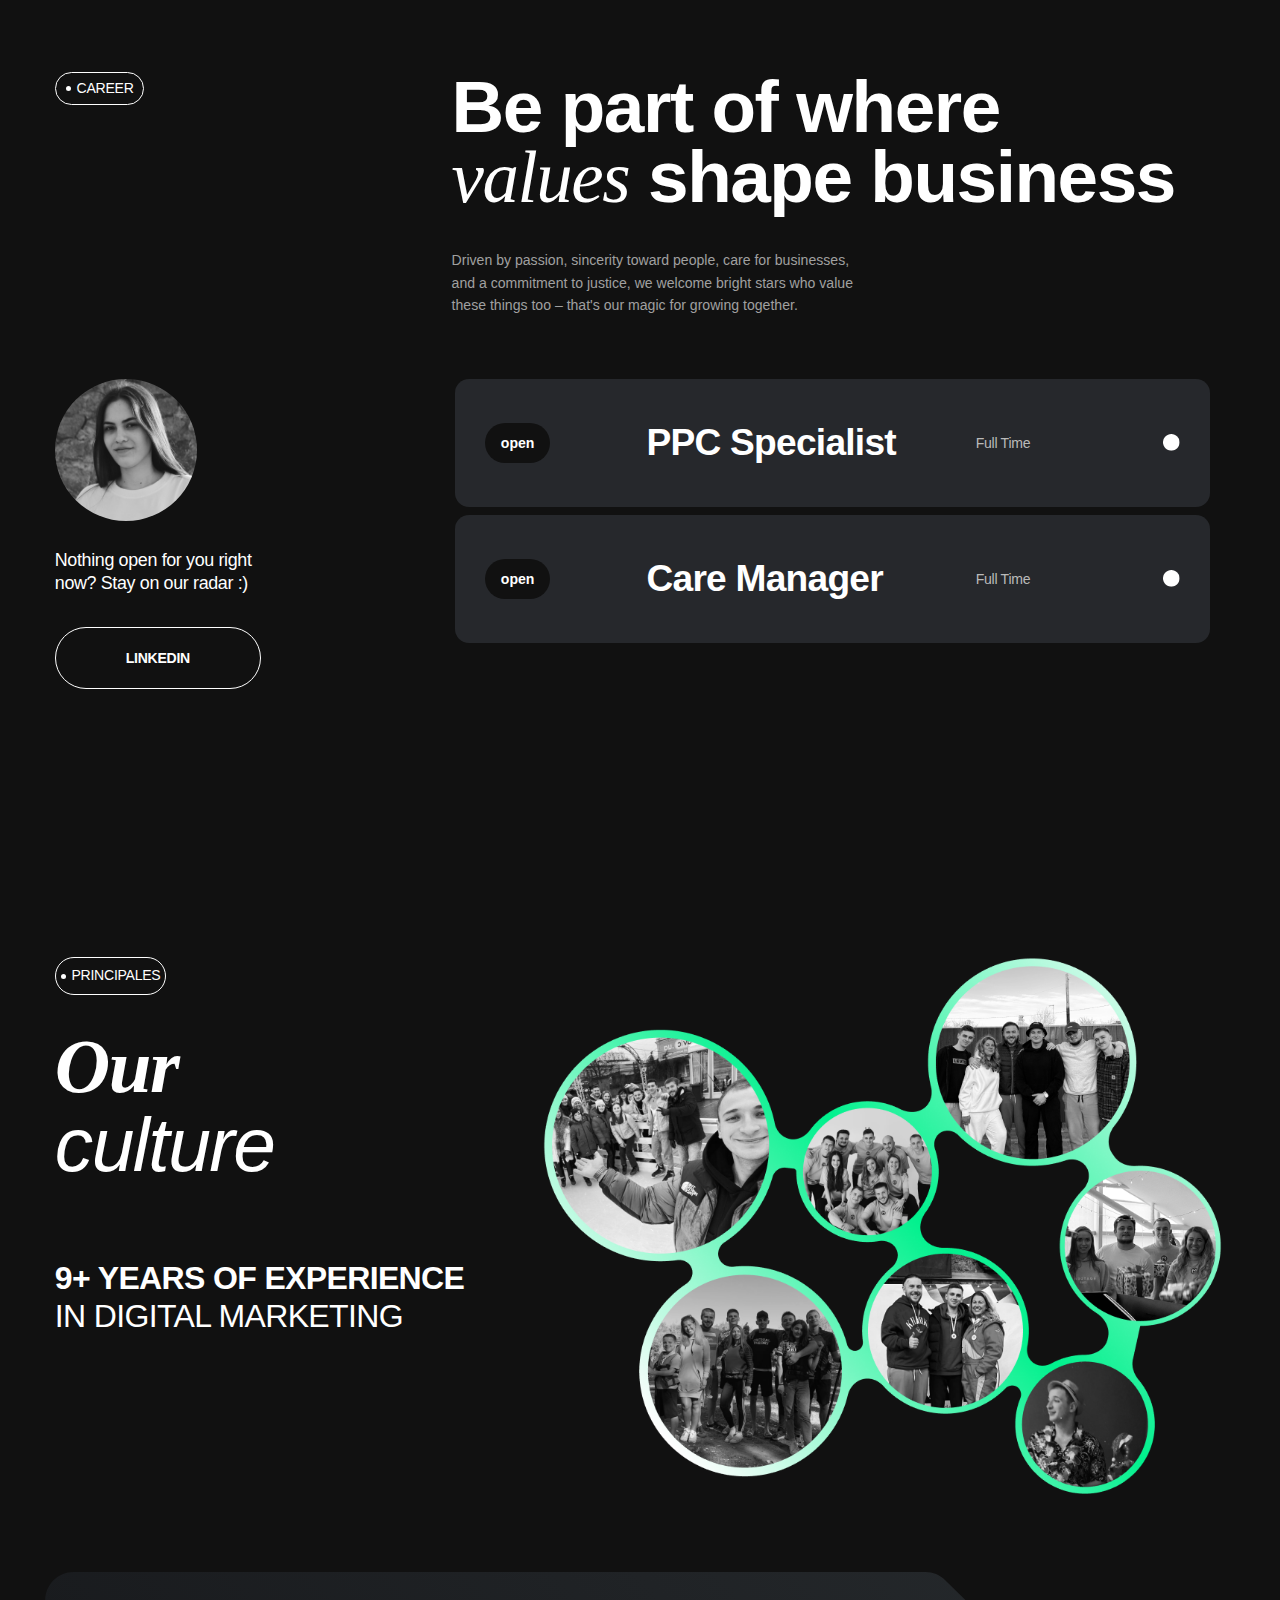
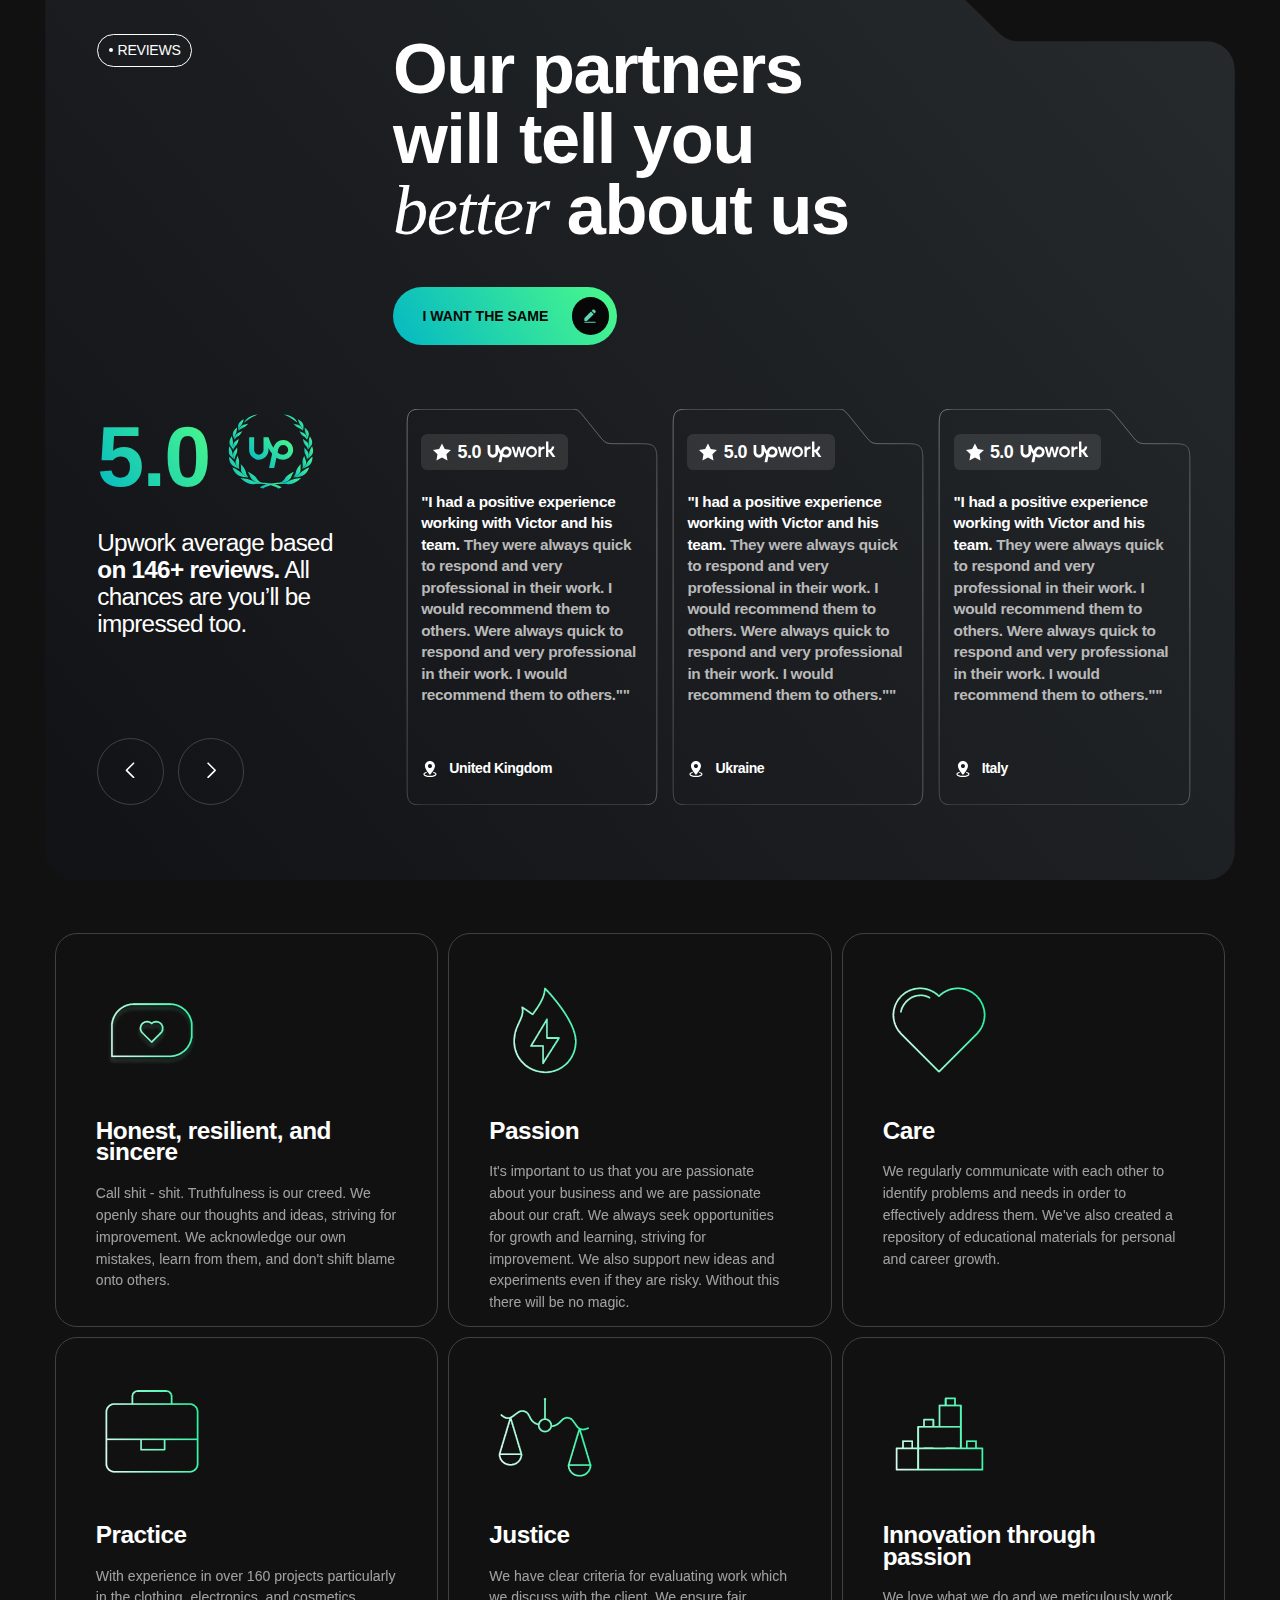
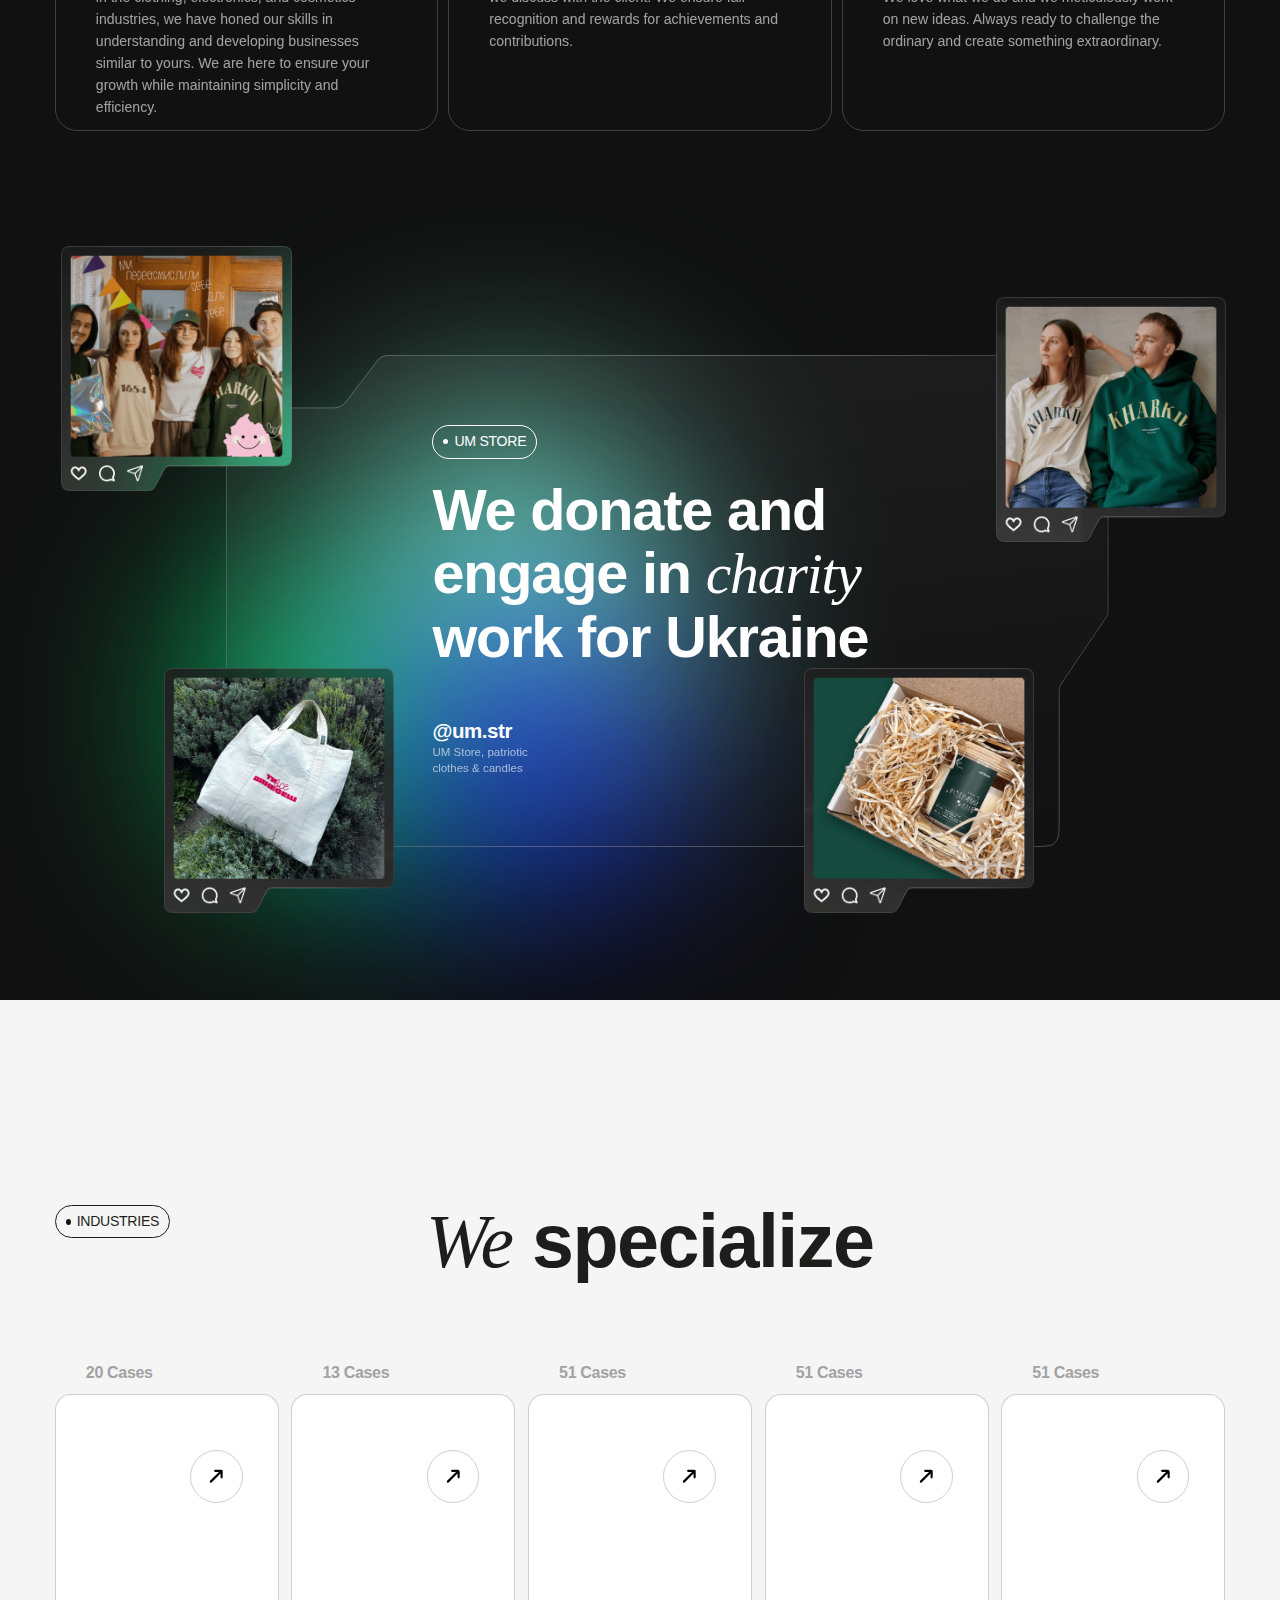
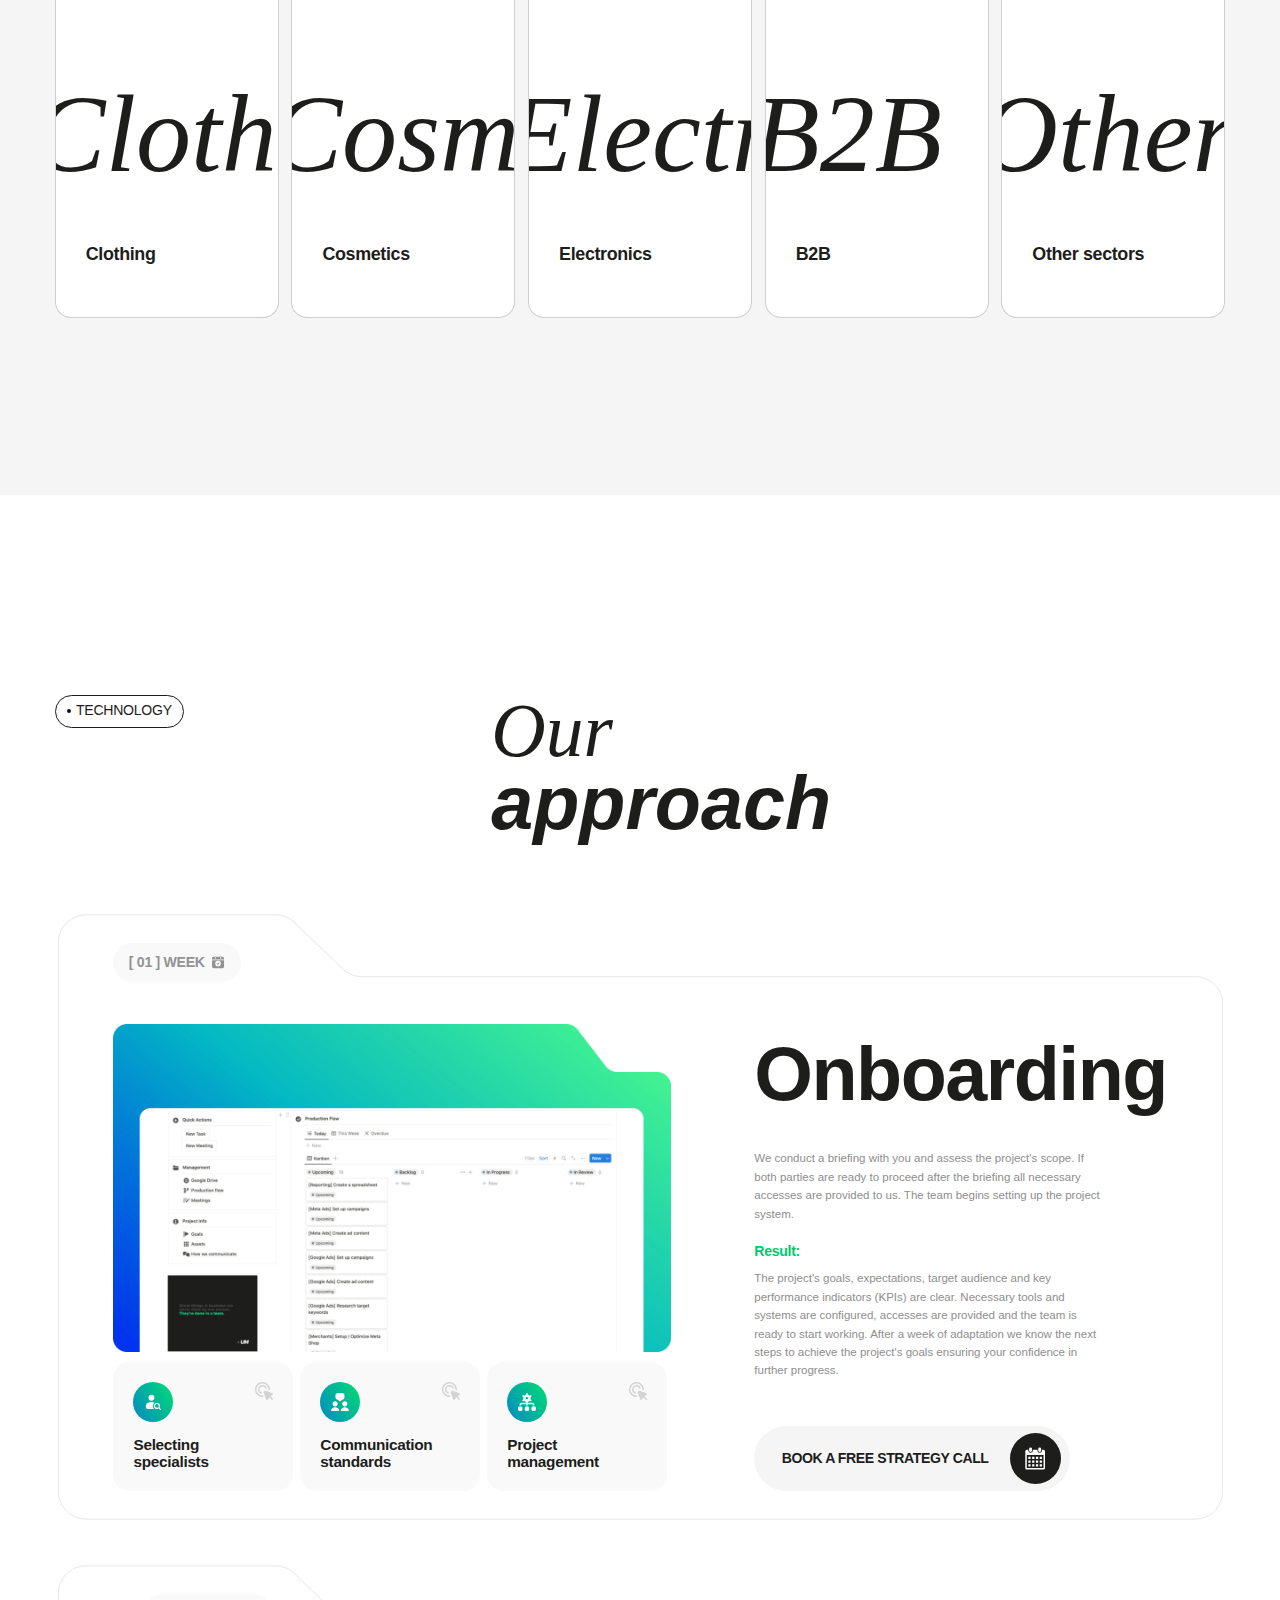
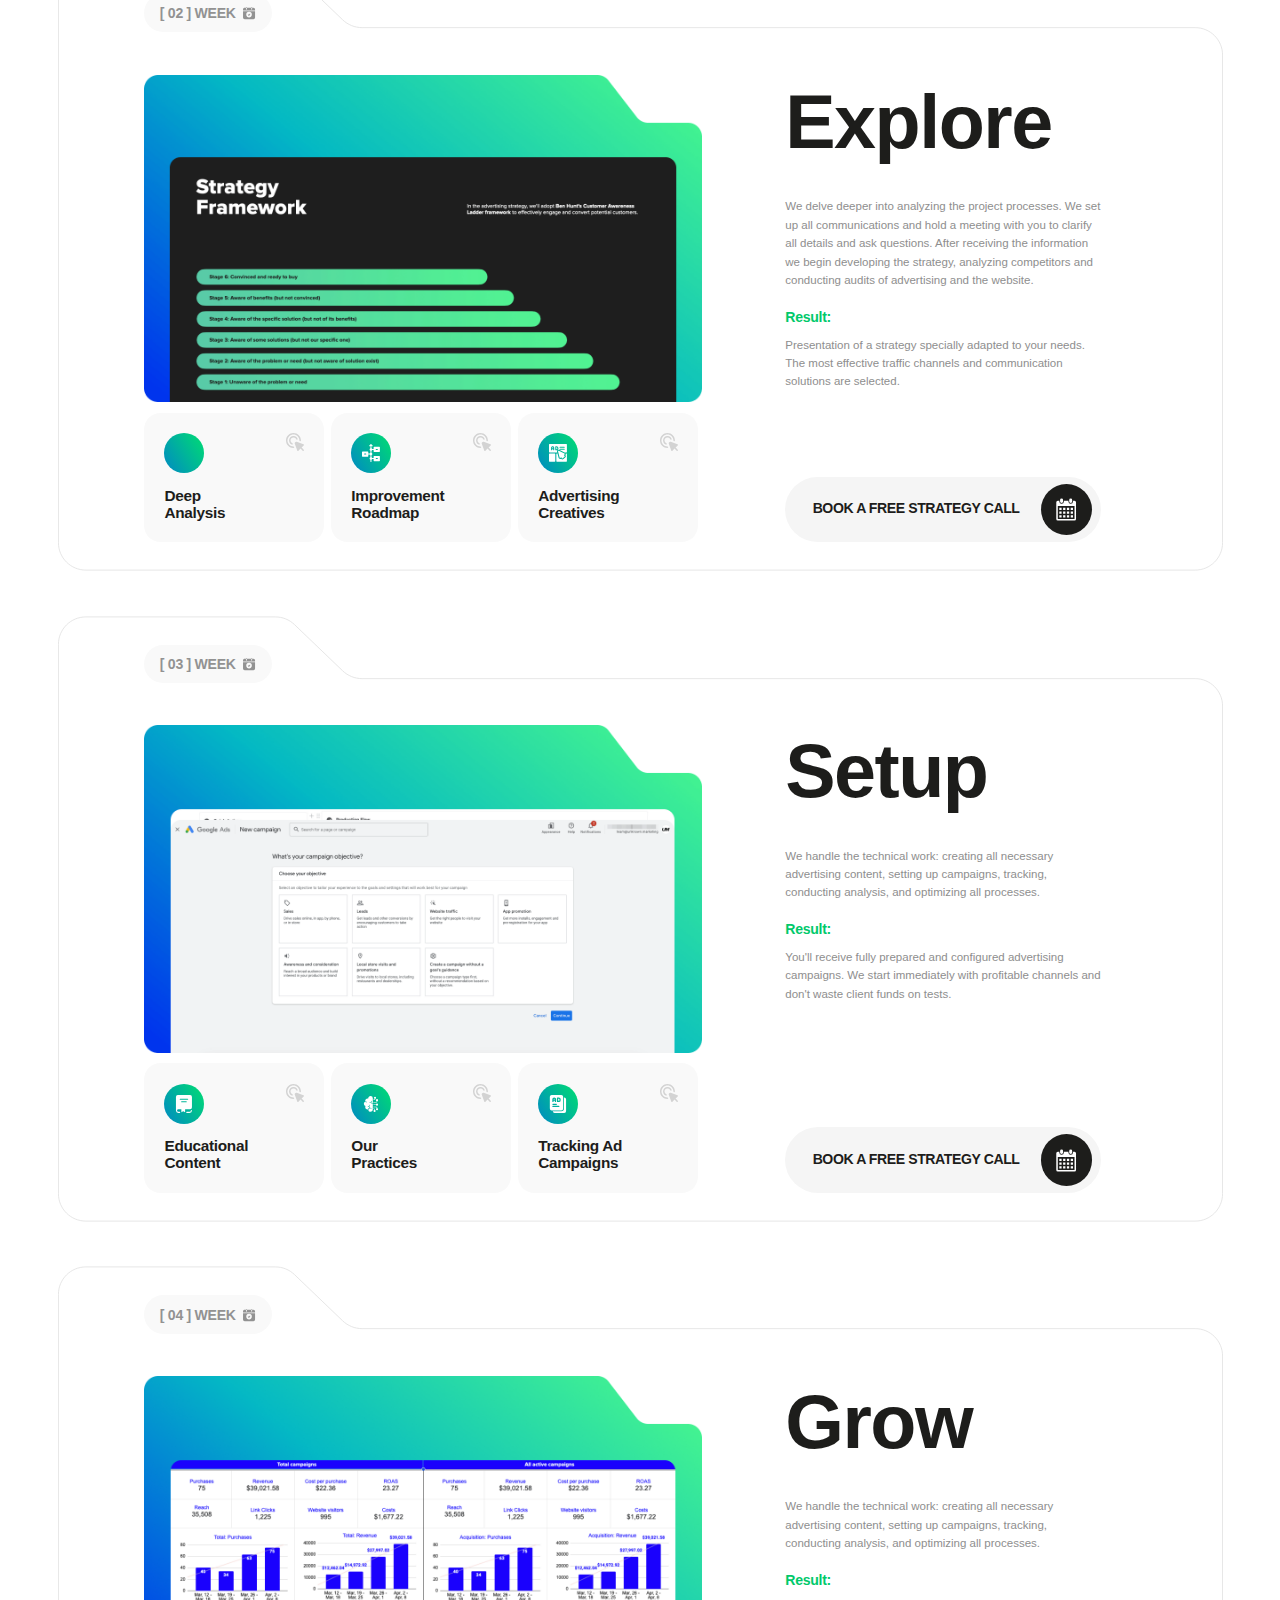
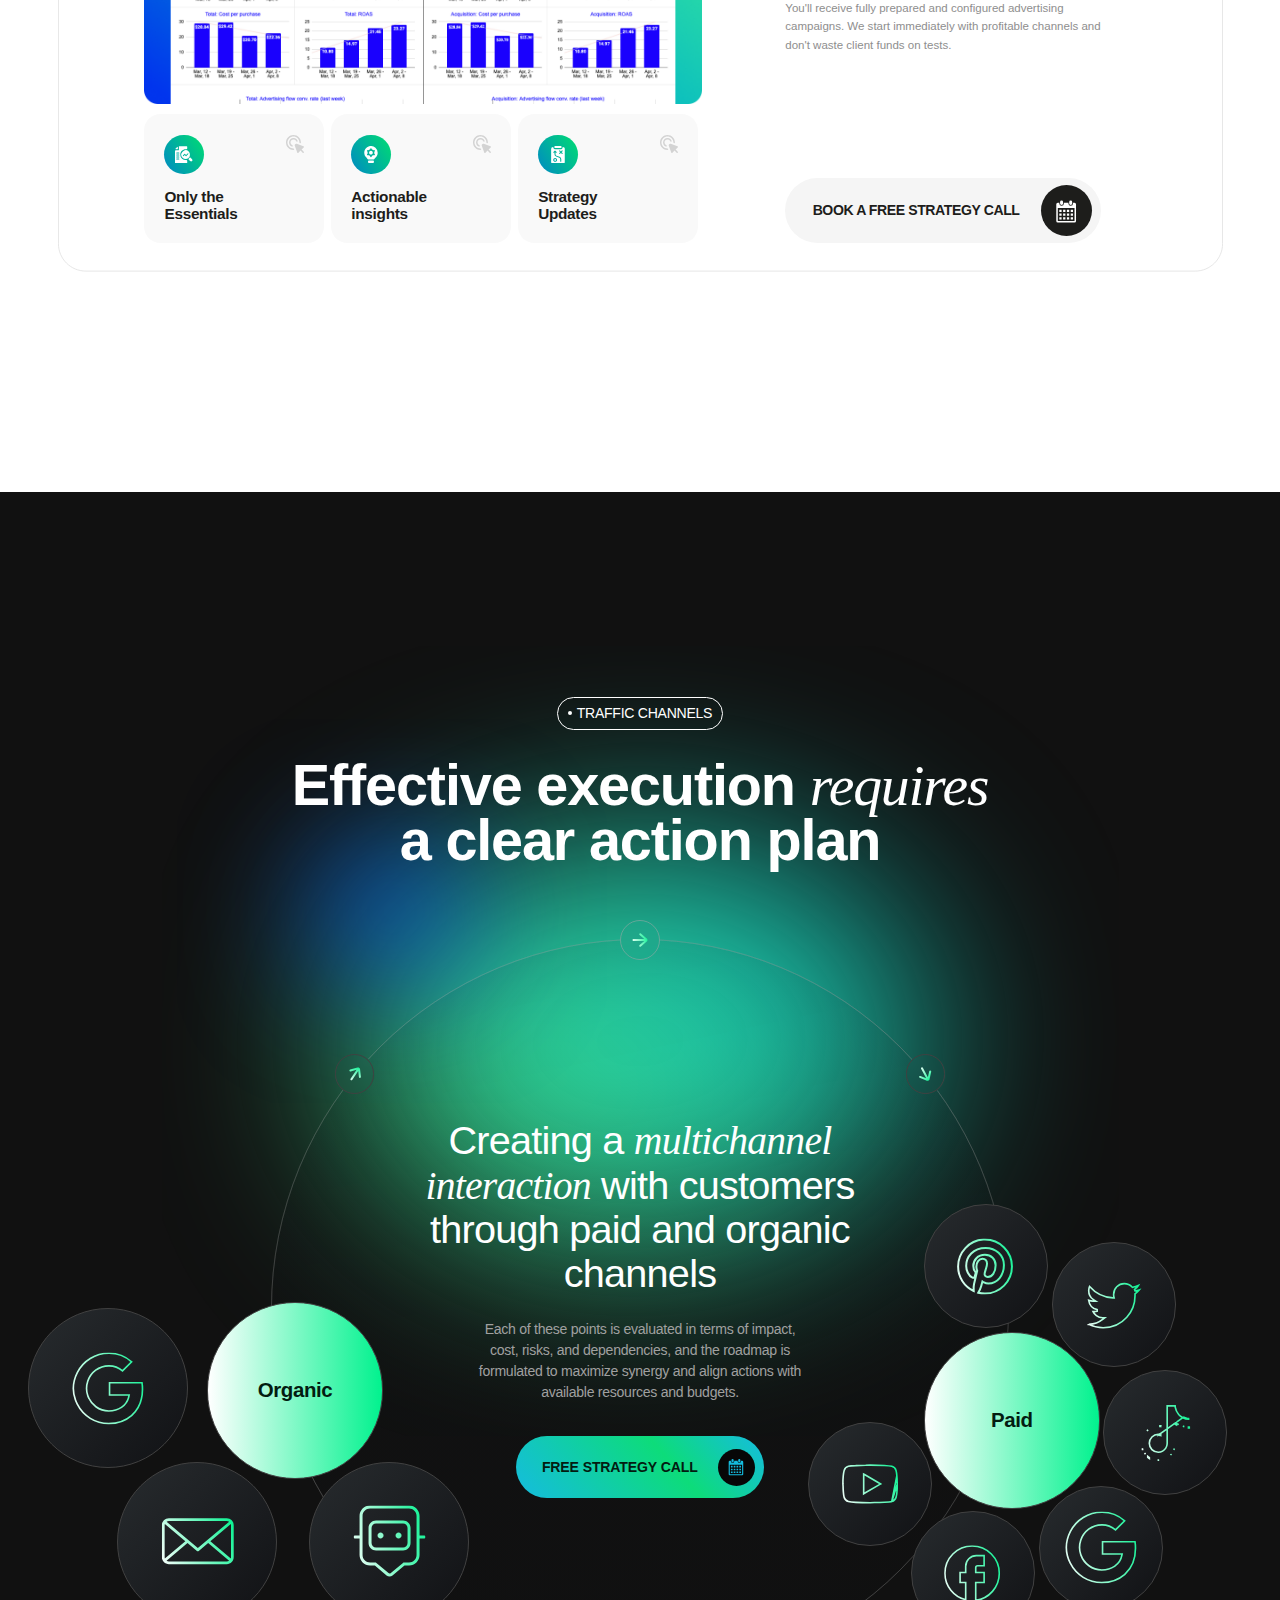
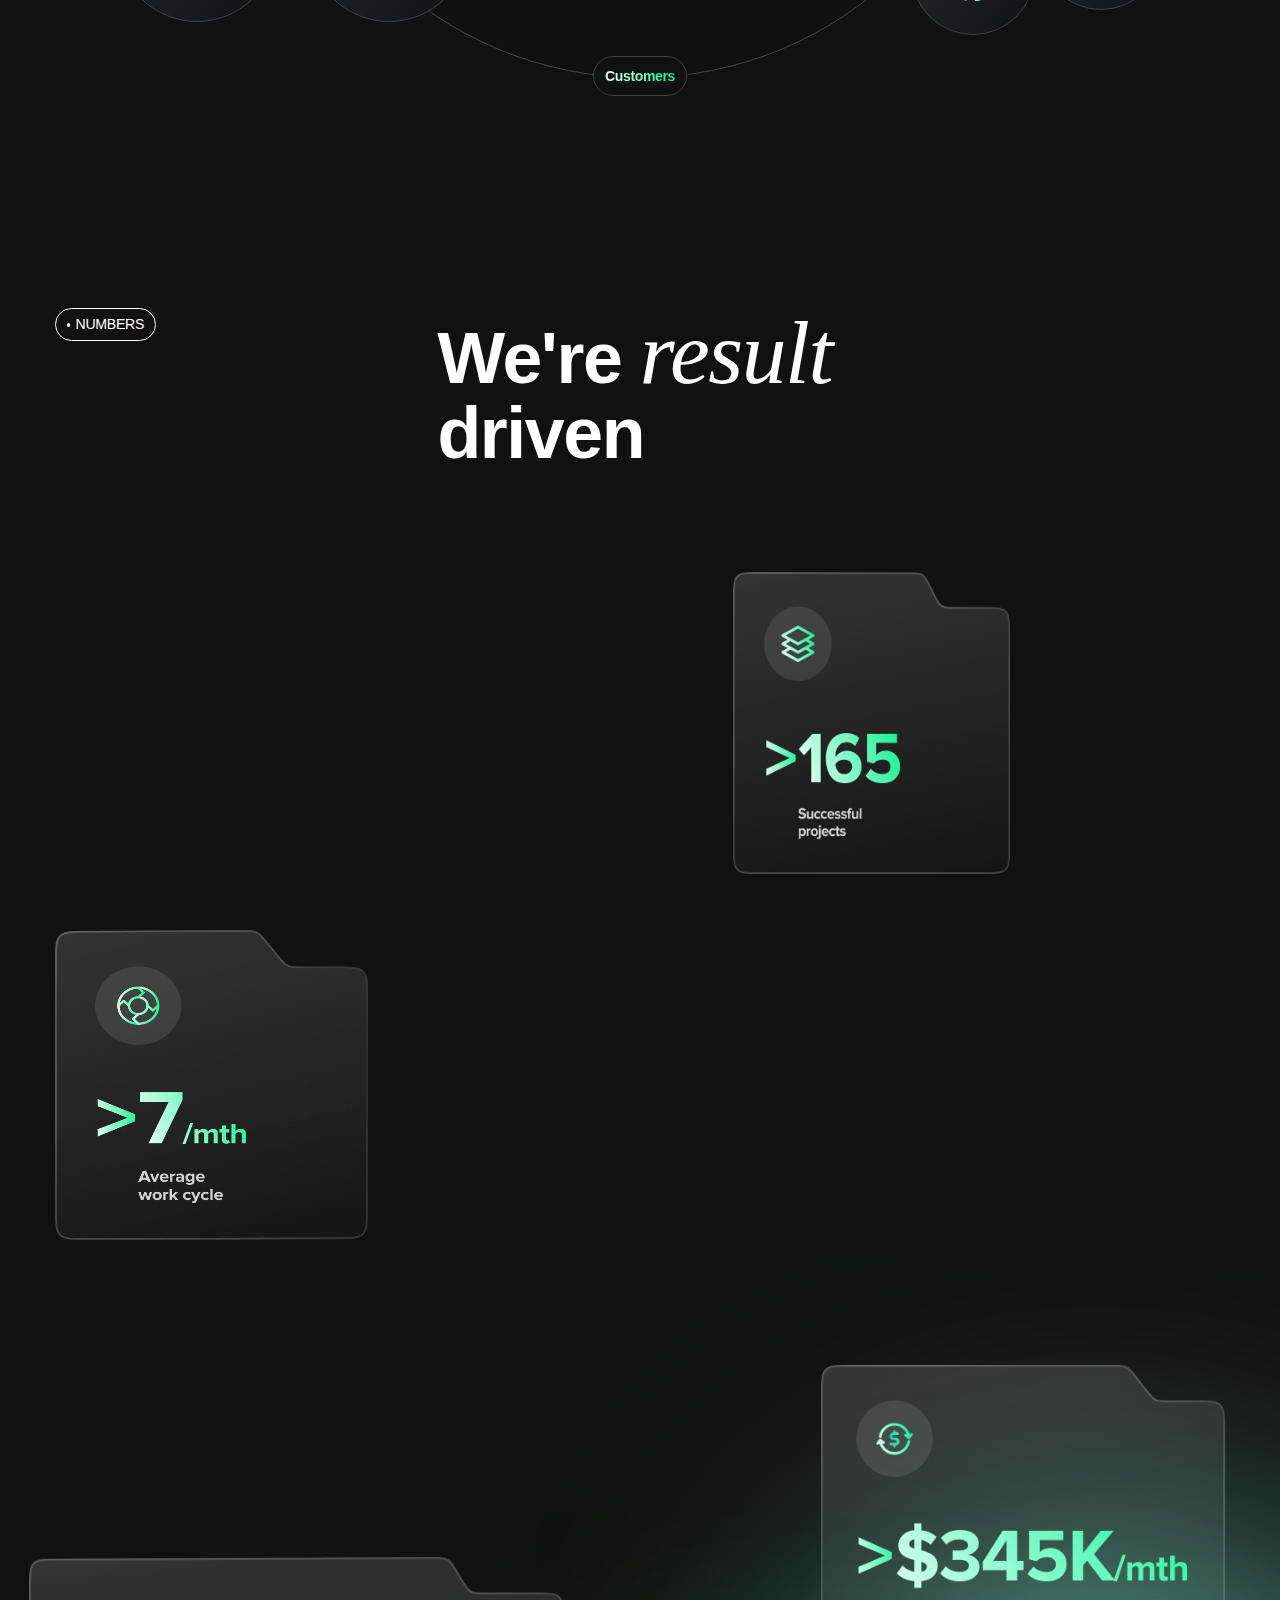
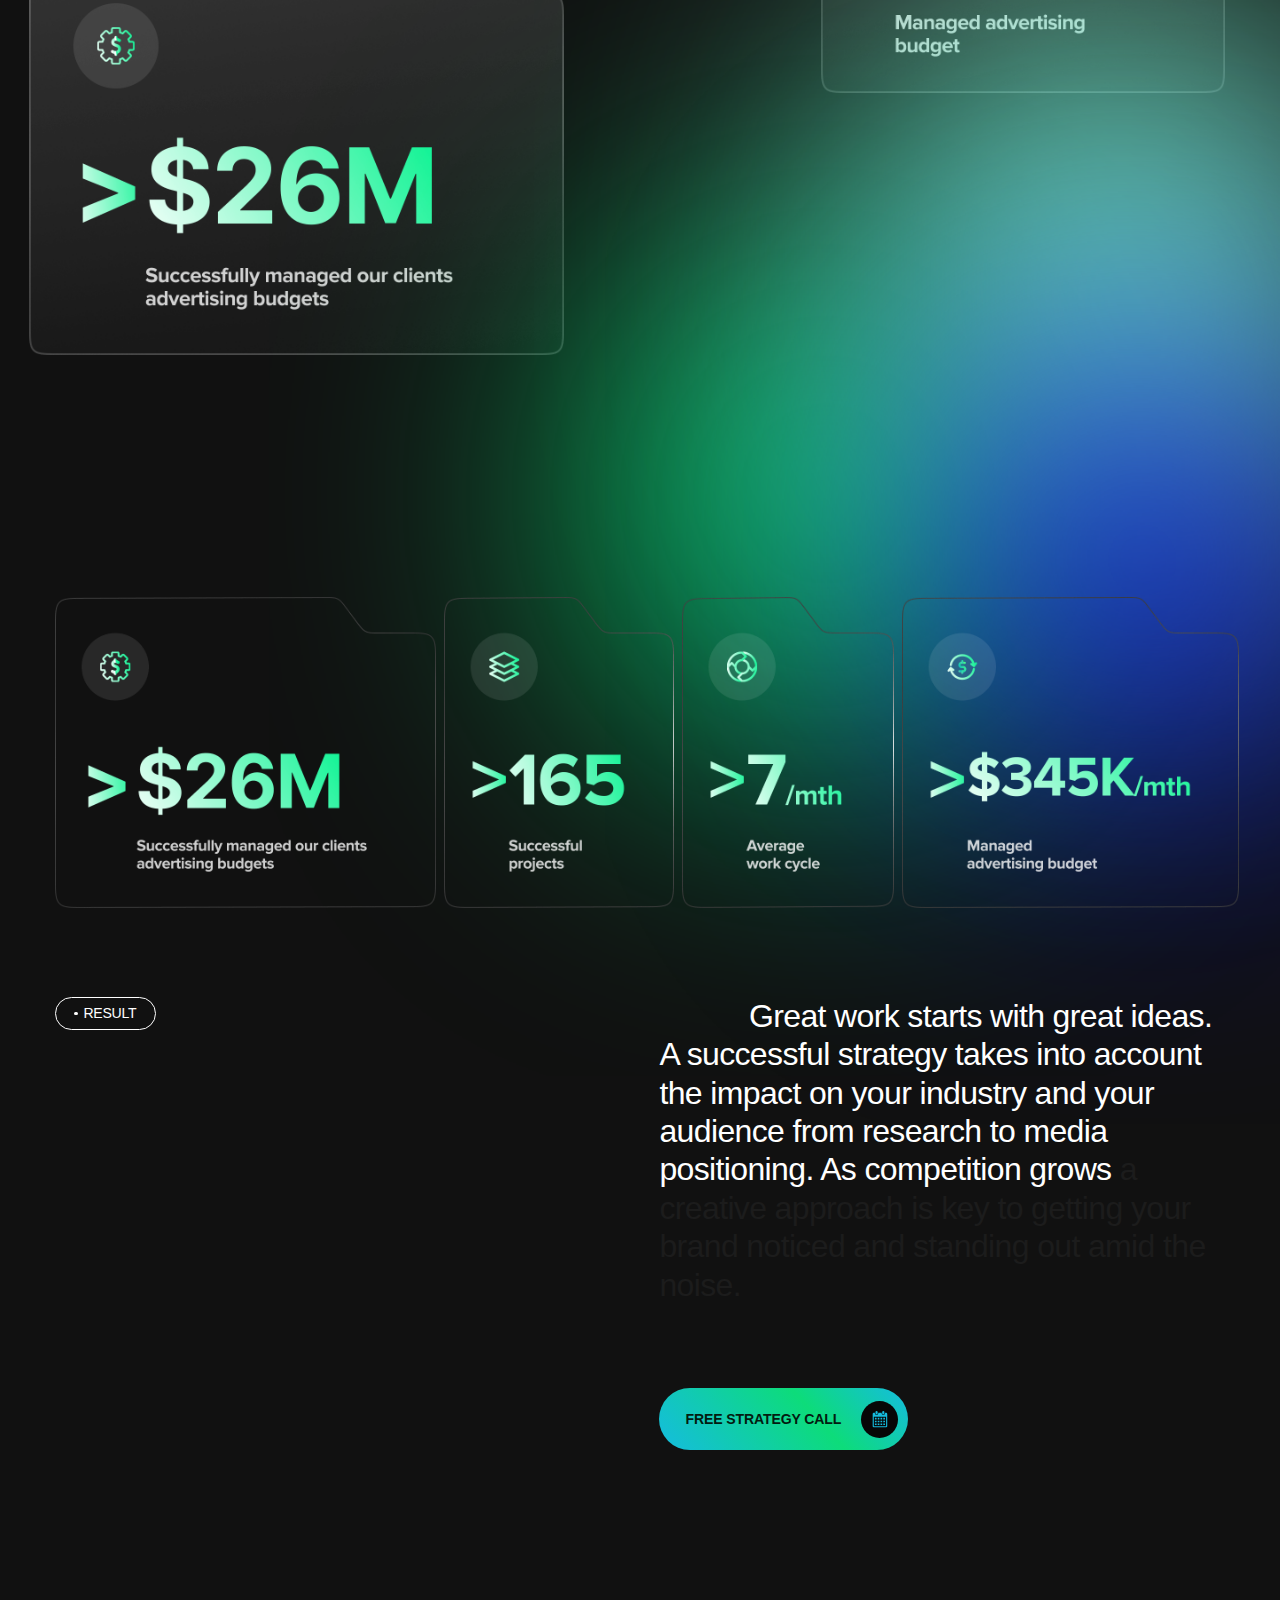
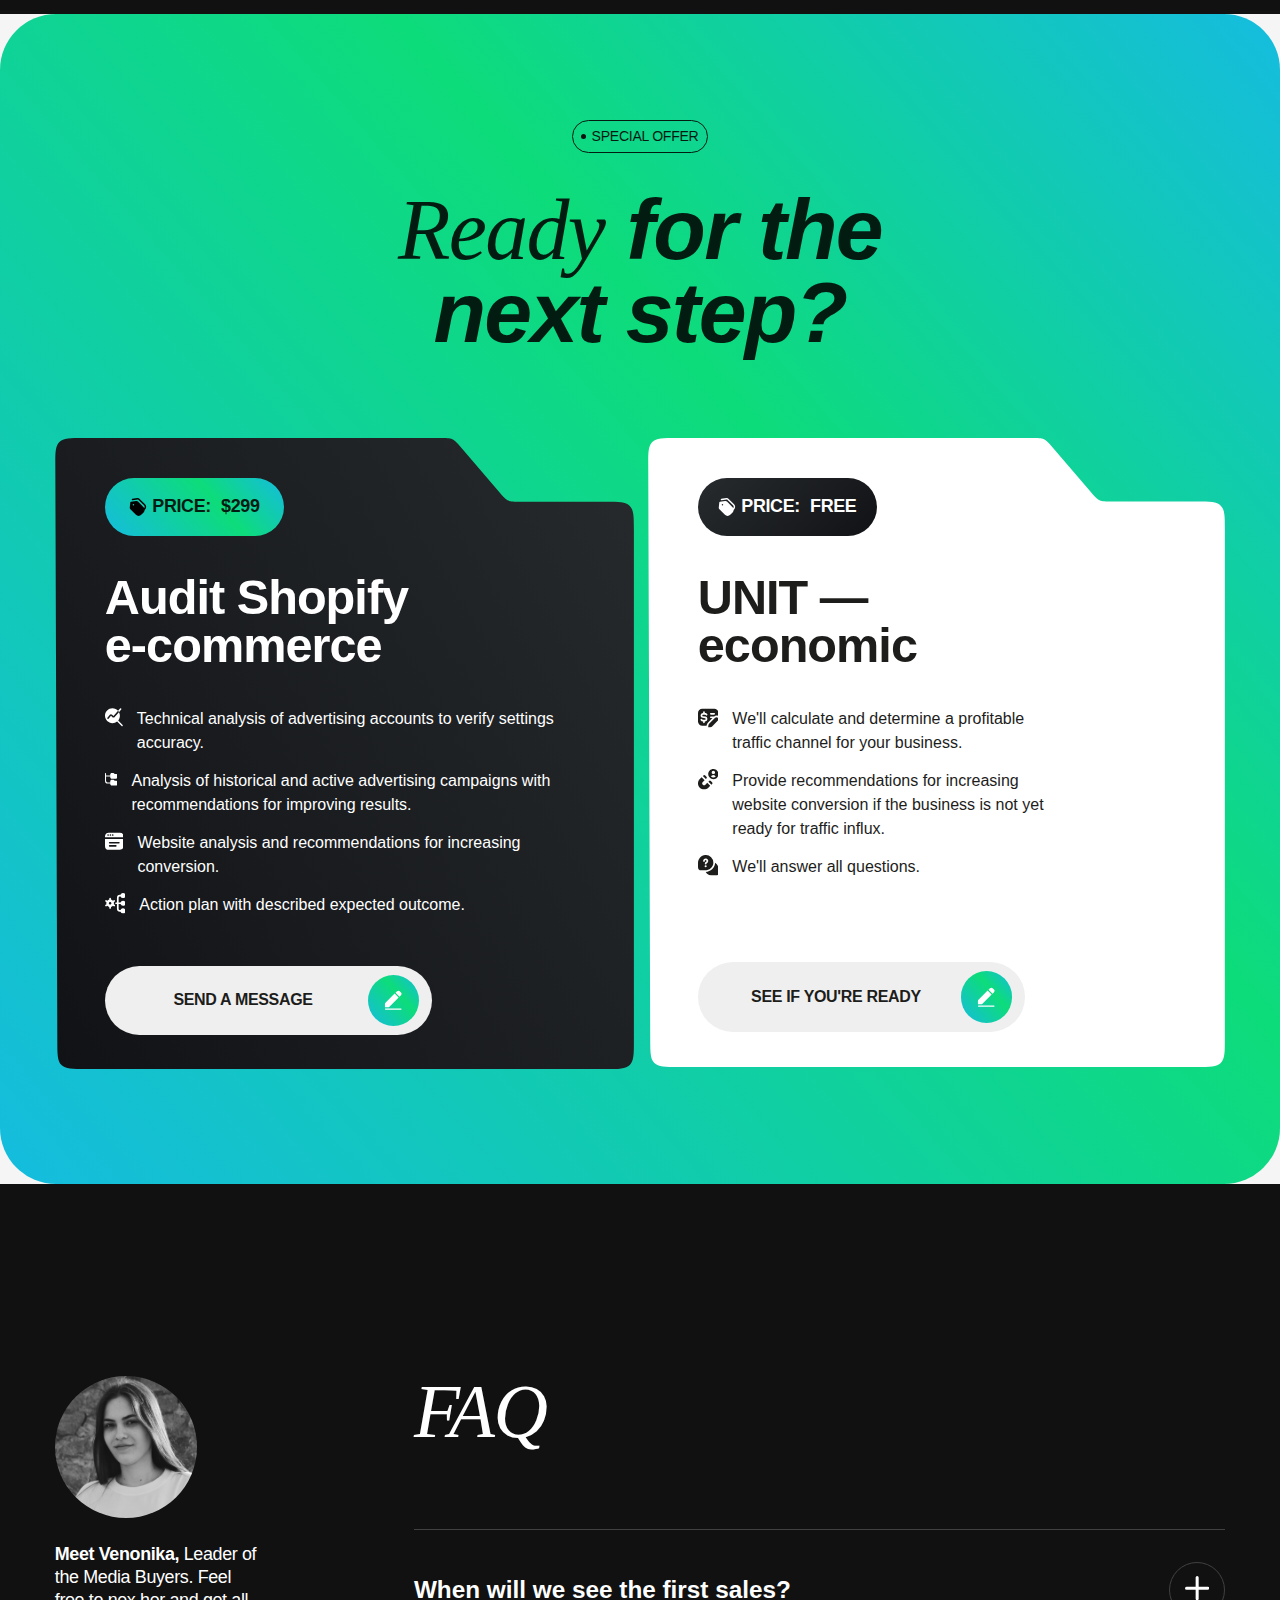
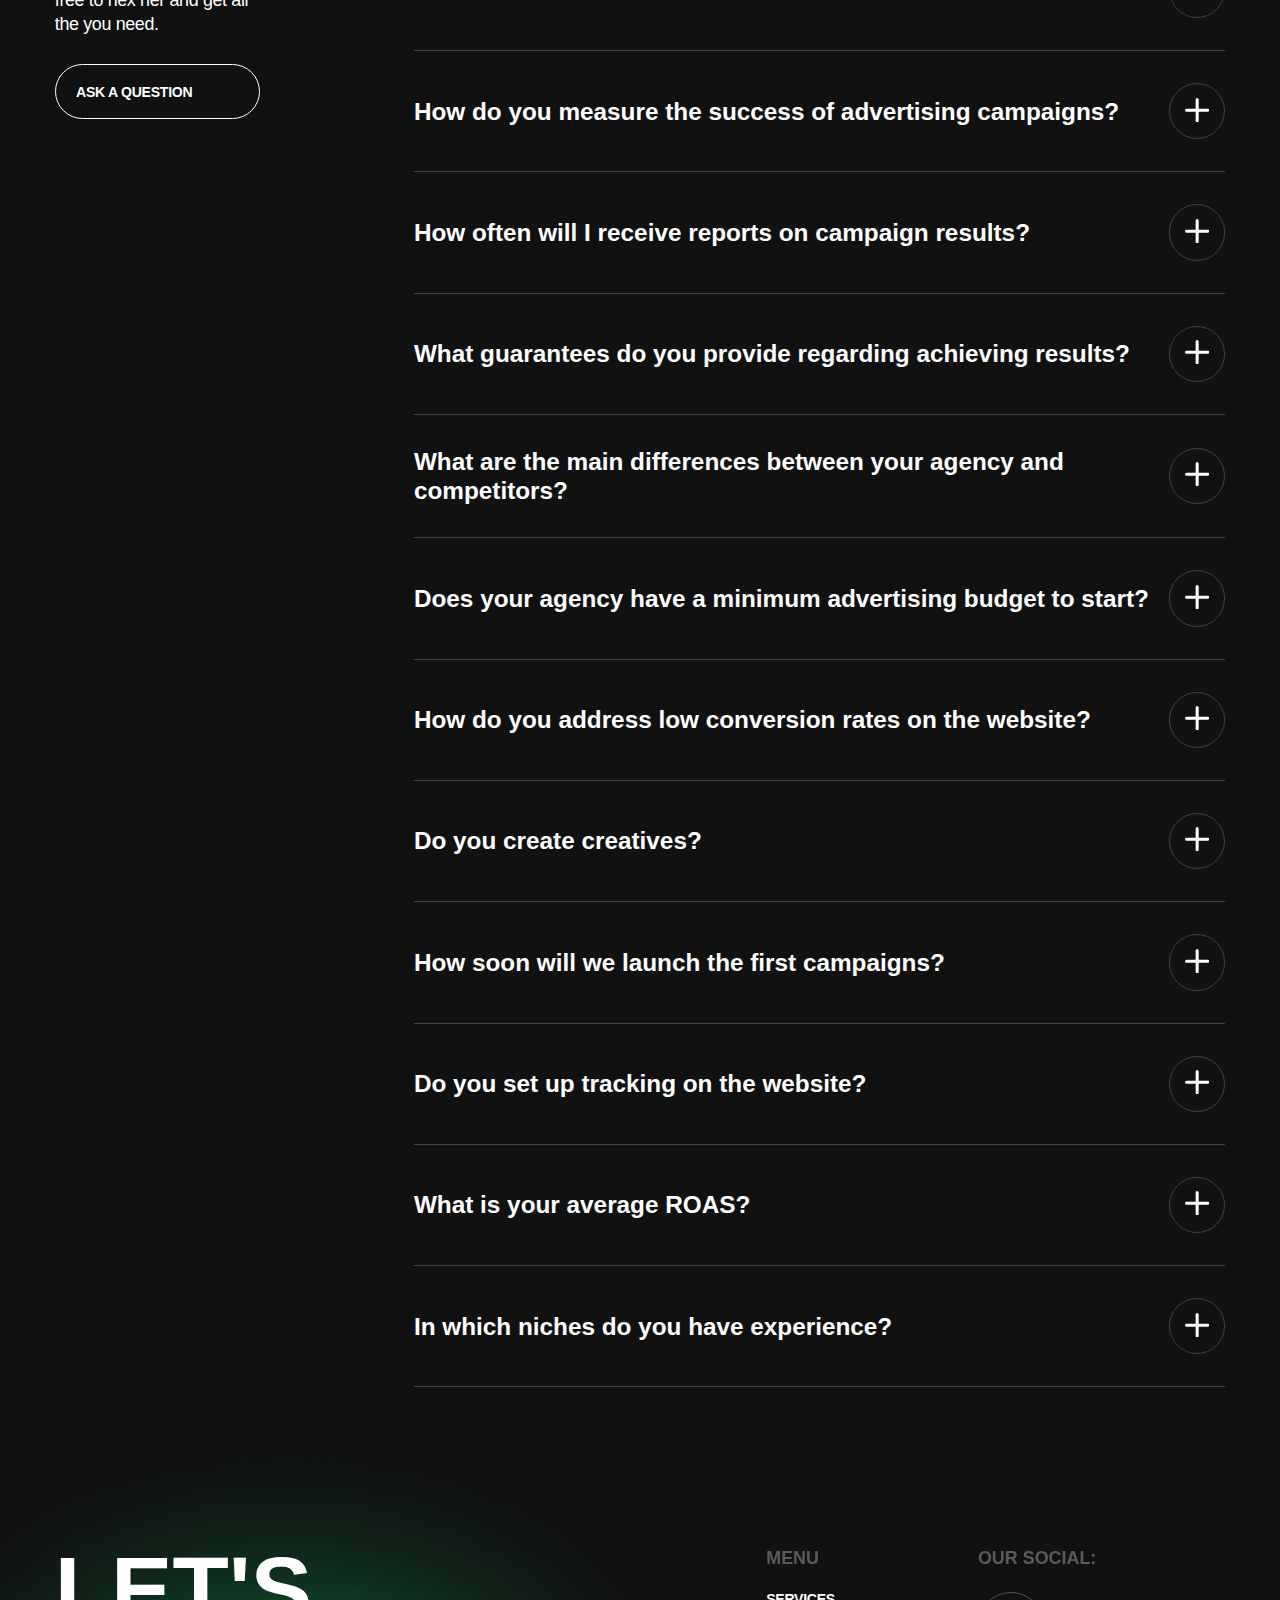
==== index.html @ ed4c2a66 "add section review" ====
<!DOCTYPE html>
<html lang="en">
  <head>
    <meta charset="UTF-8" />
    <meta name="viewport" content="width=device-width, initial-scale=1.0" />
    <link rel="stylesheet" href="./styles/style.css" />
    <title>Document</title>
  </head>
  <body>
    <!-- <header>
      <div class="container header-container">
        <a class="header-logo" href="./index.html">
          <svg class="logo-icon" width="75" height="32">
            <use href="./images/icons.svg#icon-logo"></use>
          </svg>
        </a>

        <nav class="header-nav visually-hidden">
          <ul class="header-nav-list">
            <li class="header-nav-item">
              <a class="header-nav-link" href="">SERVICES</a>
            </li>
            <li class="header-nav-item">
              <a class="header-nav-link" href="">OUR APPROACH</a>
            </li>
            <li class="header-nav-item">
              <a class="header-nav-link" href="">PROJECTS</a>
            </li>
            <li class="header-nav-item">
              <a class="header-nav-link" href="">ABOUT US</a>
            </li>
            <li class="header-nav-item">
              <a class="header-nav-link current" href="">BLOG</a>
            </li>
          </ul>
        </nav>

        <button class="header-btn">
          <span class="btn-text visually-hidden">LET’S TALK</span>
          <svg class="btn-pen" width="14" height="16">
            <use href="./images/icons.svg#icon-pen"></use>
          </svg>
        </button>

        <button class="burger-btn vissually-hidden-for-mobile">
          <svg class="burger-icon" width="20" height="16">
            <use href="./images/icons.svg#icon-burger"></use>
          </svg>
        </button>
      </div>
    </header> -->

    <main>
      <section class="hero">
        <div class="container">
          <div class="hero-upper-wrap">
            <div class="hero-career">
              <span class="hero-career-text">CAREER</span>
            </div>
            <div>
              <h1 class="hero-title">
                Be part of where<br />
                <span class="title-inner-word">values</span> shape business
              </h1>
              <p class="hero-text">
                Driven by passion, sincerity toward people, care for
                businesses,<br />
                and a commitment to justice, we welcome bright stars who
                value<br />
                these things too – that's our magic for growing together.
              </p>
            </div>
          </div>

          <div class="hero-lower-wrap">
            <div class="hero-image-block">
              <img
                src="./images/hero-girl.png"
                alt="some-person"
                class="hero-image"
              />

              <p class="hero-under-text">
                Nothing open for you right now? Stay on our radar :)
              </p>

              <a class="link-border" href=""
                ><span class="link-text">LINKEDIN</span></a
              >
            </div>
            <div class="cards-list">
              <div class="card">
                <a class="link-card" href=""
                  ><div class="left-card-side">
                    <div class="card-open-container">
                      <p class="card-open-text">open</p>
                    </div>
                    <p class="card-title2">PPC Specialist </p>
                  </div>
                  <div class="right-card-side">
                    <span class="card-span">Full Time</span>
                    <svg class="arrow-icon" width="56" height="56">
                      <use href="./images/icons.svg#icon-arrow"></use>
                    </svg>
                  </div>
                </a>
              </div>

              <div class="card">
                <a class="link-card" href=""
                  ><div class="left-card-side">
                    <div class="card-open-container">
                      <p class="card-open-text">open</p>
                    </div>
                    <p class="card-title2">Care Manager</p>
                  </div>
                  <div class="right-card-side">
                    <span class="card-span">Full Time</span>
                    <svg class="arrow-icon" width="56" height="56">
                      <use href="./images/icons.svg#icon-arrow"></use>
                    </svg>
                  </div>
                </a>
              </div>
            </div>
          </div>
        </div>
      </section>

      <section>
        <div class="container culture-container">
          <div class="culture-info-wrap">
            <div class="principales-border">
              <span class="hero-career-text">PRINCIPALES</span>
            </div>

            <h2 class="culture-title">
              <span class="inner">Our</span><br />
              culture
            </h2>

            <p class="culture-text">
              9+ Years of Experience<br />
              <span class="inner-span">in Digital Marketing</span>
            </p>
          </div>

          <img
            class="culture-circles"
            src="./images/culture.png"
            alt=""
            width="685"
            height="540"
          />
        </div>
      </section>

      <section class="section-reviews">
        <div class="container reviews-container">
          <div class="rewies-container-upper">
            <div class="reviews-marker-container">
              <p class="require-marker-text">Reviews</p>
            </div>

            <div class="title-btn-container">
              <h2 class="reviews-title">
                Our partners will tell you
                <span class="better-span">better</span>
                about us
              </h2>

              <button class="reviews-btn">
                <p class="reviews-btn-text">I want the same</p>

                <div class="reviews-icon-container">
                  <svg class="reviews-btn-icon">
                    <use href="./images/icons.svg#icon-pen"></use>
                  </svg>
                </div>
              </button>
            </div>
          </div>

          <div class="rewies-container-lover">
            <div class="lover-container-left-side">
              <div>
                <div class="label-container">
                  <p class="reviews-label-rating">5.0</p>
                  <img
                    class="reviews-label-icon"
                    src="./images/reviews-label.svg"
                    alt="label"
                  />
                </div>

                <h3 class="left-side-title">
                  Upwork average based
                  <span class="left-side-title-span">on 146+ reviews.</span> All
                  chances are you’ll be impressed too.
                </h3>
              </div>

              <div class="left-side-arrows">
                <button type="button" class="arrow-container">
                  <svg class="arrow-icon">
                    <use href="./images/icons.svg#icon-left-slide"></use>
                  </svg>
                </button>

                <button type="button" class="arrow-container">
                  <svg class="arrow-icon">
                    <use href="./images/icons.svg#icon-right-slide"></use>
                  </svg>
                </button>
              </div>
            </div>

            <div class="lover-container-right-side">
              <div class="review-card-container">
                <div class="rating-container">
                  <svg class="star-icon">
                    <use href="./images/icons.svg#icon-star-full"></use>
                  </svg>

                  <p class="rating-value">5.0</p>

                  <svg class="upwork-icon">
                    <use href="./images/icons.svg#icon-upwork"></use>
                  </svg>
                </div>

                <p class="review-card-text">
                  "I had a positive experience working with Victor and his team.
                  <span class="card-text-span"
                    >They were always quick to respond and very professional in
                    their work. I would recommend them to others. Were always
                    quick to respond and very professional in their work. I
                    would recommend them to others.""</span
                  >
                </p>

                <div class="location-container">
                  <svg class="location-icon">
                    <use href="./images/icons.svg#icon-location"></use>
                  </svg>
                  <p class="location-country">United Kingdom</p>
                </div>
              </div>

              <div class="review-card-container">
                <div class="rating-container">
                  <svg class="star-icon">
                    <use href="./images/icons.svg#icon-star-full"></use>
                  </svg>

                  <p class="rating-value">5.0</p>

                  <svg class="upwork-icon">
                    <use href="./images/icons.svg#icon-upwork"></use>
                  </svg>
                </div>

                <p class="review-card-text">
                  "I had a positive experience working with Victor and his team.
                  <span class="card-text-span"
                    >They were always quick to respond and very professional in
                    their work. I would recommend them to others. Were always
                    quick to respond and very professional in their work. I
                    would recommend them to others.""</span
                  >
                </p>

                <div class="location-container">
                  <svg class="location-icon">
                    <use href="./images/icons.svg#icon-location"></use>
                  </svg>
                  <p class="location-country">Ukraine</p>
                </div>
              </div>

              <div class="review-card-container">
                <div class="rating-container">
                  <svg class="star-icon">
                    <use href="./images/icons.svg#icon-star-full"></use>
                  </svg>

                  <p class="rating-value">5.0</p>

                  <svg class="upwork-icon">
                    <use href="./images/icons.svg#icon-upwork"></use>
                  </svg>
                </div>

                <p class="review-card-text">
                  "I had a positive experience working with Victor and his team.
                  <span class="card-text-span"
                    >They were always quick to respond and very professional in
                    their work. I would recommend them to others. Were always
                    quick to respond and very professional in their work. I
                    would recommend them to others.""</span
                  >
                </p>

                <div class="location-container">
                  <svg class="location-icon">
                    <use href="./images/icons.svg#icon-location"></use>
                  </svg>
                  <p class="location-country">Italy</p>
                </div>
              </div>
            </div>
          </div>
        </div>
      </section>

      <section>
        <div class="container">
          <ul class="card-list">
            <li class="card-item">
              <img
                class="card-image"
                src="./images/Culure_icon0-min.png"
                alt=""
              />
              <h3 class="item-title">Honest, resilient, and sincere</h3>
              <p class="item-text">
                Call shit - shit. Truthfulness is our creed. We openly share our
                thoughts and ideas, striving for improvement. We acknowledge our
                own mistakes, learn from them, and don't shift blame onto
                others.
              </p>

              <img
                src="./images/card-item-hover-bg.svg"
                alt=""
                class="card-item-bg"
              />
            </li>

            <li class="card-item">
              <img
                class="card-image"
                src="./images/Culure_icon-min.png"
                alt=""
              />
              <h3 class="item-title">Passion</h3>
              <p class="item-text">
                It's important to us that you are passionate about your business
                and we are passionate about our craft. We always seek
                opportunities for growth and learning, striving for improvement.
                We also support new ideas and experiments even if they are
                risky. Without this there will be no magic.
              </p>

              <img
                src="./images/card-item-hover-bg.svg"
                alt=""
                class="card-item-bg"
              />
            </li>

            <li class="card-item">
              <img
                class="card-image"
                src="./images/Culure_icon-2-min.png"
                alt=""
              />
              <h3 class="item-title">Care</h3>
              <p class="item-text">
                We regularly communicate with each other to identify problems
                and needs in order to effectively address them. We've also
                created a repository of educational materials for personal and
                career growth.
              </p>

              <img
                src="./images/card-item-hover-bg.svg"
                alt=""
                class="card-item-bg"
              />
            </li>

            <li class="card-item">
              <img
                class="card-image"
                src="./images/Culure_icon-4-min.png"
                alt=""
              />
              <h3 class="item-title">Practice</h3>
              <p class="item-text">
                With experience in over 160 projects particularly in the
                clothing, electronics, and cosmetics industries, we have honed
                our skills in understanding and developing businesses similar to
                yours. We are here to ensure your growth while maintaining
                simplicity and efficiency.
              </p>

              <img
                src="./images/card-item-hover-bg.svg"
                alt=""
                class="card-item-bg"
              />
            </li>

            <li class="card-item">
              <img
                class="card-image"
                src="./images/Culure_icon-1-min.png"
                alt=""
              />
              <h3 class="item-title">Justice</h3>
              <p class="item-text">
                We have clear criteria for evaluating work which we discuss with
                the client. We ensure fair recognition and rewards for
                achievements and contributions.
              </p>

              <img
                src="./images/card-item-hover-bg.svg"
                alt=""
                class="card-item-bg"
              />
            </li>

            <li class="card-item">
              <img
                class="card-image"
                src="./images/Culure_icon-3-min.png"
                alt=""
              />
              <h3 class="item-title">Innovation through passion</h3>
              <p class="item-text">
                We love what we do and we meticulously work on new ideas. Always
                ready to challenge the ordinary and create something
                extraordinary.
              </p>

              <img
                src="./images/card-item-hover-bg.svg"
                alt=""
                class="card-item-bg"
              />
            </li>
          </ul>
        </div>
      </section>

      <section class="section-um-store">
        <div class="container">
          <div class="wrap-image">
            <div class="inrenal-wrap">
              <div class="um-marker-container">
                <p class="um-marker-text">UM STORE</p>
              </div>
              <h2 class="um-title">
                We donate and engage in
                <span class="charity">charity</span> work for Ukraine
              </h2>

              <div class="under-wrap">
                <p class="under-title">@um.str</p>
                <p class="under-text">UM Store, patriotic clothes & candles</p>
              </div>
              <img src="./images/inst_card-2.png" alt="" class="inst-card2" />
              <img src="./images/inst_card1.png" alt="" class="inst-card1" />
              <img src="./images/inst_card-4.png" alt="" class="inst-card3" />
              <img src="./images/inst_card3.png" alt="" class="inst-card4" />
            </div>
          </div>
        </div>
      </section>

      <section class="section-specialize">
        <div class="container">
          <div class="specialize-title-block">
            <div class="industries-block">
              <p class="industries-text">Industries</p>
            </div>
            <h2 class="specialize-title">
              <span class="specialize-span-title">We</span> specialize
            </h2>
          </div>

          <ul class="specialize-list">
            <span class="specialize-span-mob visually-hidden-for-desk"
              >20 Cases</span
            >
            <li class="specialize-item">
              <span class="specialize-span">20 Cases</span>

              <a href=""
                ><div>
                  <svg width="60" height="60" class="specialize-item-icon">
                    <use href="./images/icons.svg#icon-arrow-up-right"></use>
                  </svg>
                </div>
                <p class="specialize-item-phone-text">Clothing</p>
                <h3 class="specialize-item-title">Clothing</h3></a
              >
            </li>
            <span class="specialize-span-mob visually-hidden-for-desk"
              >13 Cases</span
            >

            <li class="specialize-item">
              <span class="specialize-span">13 Cases</span>
              <a href=""
                ><div>
                  <svg width="60" height="60" class="specialize-item-icon">
                    <use href="./images/icons.svg#icon-arrow-up-right"></use>
                  </svg>
                </div>
                <p class="specialize-item-phone-text">Cosmetics</p>
                <h3 class="specialize-item-title">Cosmetics</h3></a
              >
            </li>
            <span class="specialize-span-mob visually-hidden-for-desk"
              >51 Cases</span
            >

            <li class="specialize-item">
              <span class="specialize-span">51 Cases</span>
              <a href=""
                ><div>
                  <svg width="60" height="60" class="specialize-item-icon">
                    <use href="./images/icons.svg#icon-arrow-up-right"></use>
                  </svg>
                </div>
                <p class="specialize-item-phone-text">Electronics</p>
                <h3 class="specialize-item-title">Electronics</h3></a
              >
            </li>
            <span class="specialize-span-mob visually-hidden-for-desk"
              >51 Cases</span
            >

            <li class="specialize-item">
              <span class="specialize-span">51 Cases</span>
              <a href=""
                ><div>
                  <svg width="60" height="60" class="specialize-item-icon">
                    <use href="./images/icons.svg#icon-arrow-up-right"></use>
                  </svg>
                </div>
                <p class="specialize-item-phone-text">B2B</p>
                <h3 class="specialize-item-title">B2B</h3></a
              >
            </li>
            <span class="specialize-span-mob visually-hidden-for-desk"
              >51 Cases</span
            >

            <li class="specialize-item">
              <span class="specialize-span">51 Cases</span>
              <a href=""
                ><div>
                  <svg width="60" height="60" class="specialize-item-icon">
                    <use href="./images/icons.svg#icon-arrow-up-right"></use>
                  </svg>
                </div>
                <p class="specialize-item-phone-text">Other</p>
                <h3 class="specialize-item-title">Other sectors</h3></a
              >
            </li>
          </ul>
        </div>
      </section>

      <section class="approach-section">
        <div class="container">
          <div class="approach-title-container">
            <div class="technology-marker-container">
              <p class="technology-marker-text">TECHNOLOGY</p>
            </div>

            <h2 class="approach-title">
              Our <span class="approach-span">approach</span>
            </h2>
          </div>

          <ul class="approach-card-list">
            <li class="approach-card-item">
              <div>
                <div class="calendar-container">
                  <span class="calendar-value">[ 01 ] WEEK</span>

                  <svg class="calendar-icon">
                    <use href="./images/icons.svg#icon-calendar-1"></use>
                  </svg>
                </div>

                <img
                  class="approaach-image"
                  src="./images/approach-image1.png"
                  alt=""
                />

                <ul class="approach-card-internal-list">
                  <li class="approach-internal-item">
                    <div class="internal-icons">
                      <div class="approach-icons-container">
                        <svg class="internal-item-icon">
                          <use href="./images/icons.svg#icon-user-avatar"></use>
                        </svg>
                      </div>

                      <svg class="interactive-approach-icon">
                        <use href="./images/icons.svg#icon-interactive"></use>
                      </svg>
                    </div>
                    <p class="internal-item-text">Selecting specialists</p>

                    <div class="approach-backdrop">
                      <p class="approach-backdrop-text">
                        Strategist, Project Manager, Media Buyer, Designer
                      </p>
                    </div>
                  </li>

                  <li class="approach-internal-item">
                    <div class="internal-icons">
                      <div class="approach-icons-container">
                        <svg class="internal-item-icon">
                          <use href="./images/icons.svg#icon-meeting"></use>
                        </svg>
                      </div>

                      <svg class="interactive-approach-icon">
                        <use href="./images/icons.svg#icon-interactive"></use>
                      </svg>
                    </div>
                    <p class="internal-item-text">Communication standards</p>

                    <div class="approach-backdrop">
                      <p class="approach-backdrop-text">
                        Strategist, Project Manager, Media Buyer, Designer
                      </p>
                    </div>
                  </li>

                  <li class="approach-internal-item">
                    <div class="internal-icons">
                      <div class="approach-icons-container">
                        <svg class="internal-item-icon">
                          <use
                            href="./images/icons.svg#icon-workflow-setting"
                          ></use>
                        </svg>
                      </div>

                      <svg class="interactive-approach-icon">
                        <use href="./images/icons.svg#icon-interactive"></use>
                      </svg>
                    </div>
                    <p class="internal-item-text">Project management</p>

                    <div class="approach-backdrop">
                      <p class="approach-backdrop-text">
                        Strategist, Project Manager, Media Buyer, Designer
                      </p>
                    </div>
                  </li>
                </ul>
              </div>

              <div>
                <h3 class="card-title">Onboarding</h3>
                <p class="card-text">
                  We conduct a briefing with you and assess the project's scope.
                  If both parties are ready to proceed after the briefing all
                  necessary accesses are provided to us. The team begins setting
                  up the project system.
                </p>

                <span class="result-span">Result:</span>

                <p class="card-text">
                  The project's goals, expectations, target audience and key
                  performance indicators (KPIs) are clear. Necessary tools and
                  systems are configured, accesses are provided and the team is
                  ready to start working. After a week of adaptation we know the
                  next steps to achieve the project's goals ensuring your
                  confidence in further progress.
                </p>

                <button class="approach-card-btn">
                  <p class="approach-btn-text">Book a free Strategy Call</p>

                  <div class="approach-btn-icon-container">
                    <svg class="approach-btn-icon">
                      <use href="./images/icons.svg#icon-calendar"></use>
                    </svg>
                  </div>
                </button>
              </div>
            </li>

            <li class="approach-card-item">
              <div>
                <div class="calendar-container">
                  <span class="calendar-value">[ 02 ] WEEK</span>

                  <svg class="calendar-icon">
                    <use href="./images/icons.svg#icon-calendar-1"></use>
                  </svg>
                </div>

                <img
                  class="approaach-image"
                  src="./images/approach-image2.png"
                  alt=""
                />

                <ul class="approach-card-internal-list">
                  <li class="approach-internal-item">
                    <div class="internal-icons">
                      <div class="approach-icons-container">
                        <svg class="internal-item-icon">
                          <use href="./images/icons.svg#icon-analyse-alt"></use>
                        </svg>
                      </div>

                      <svg class="interactive-approach-icon">
                        <use href="./images/icons.svg#icon-interactive"></use>
                      </svg>
                    </div>
                    <p class="internal-item-text">Deep <br />Analysis</p>

                    <div class="approach-backdrop">
                      <p class="approach-backdrop-text">
                        Strategist, Project Manager, Media Buyer, Designer
                      </p>
                    </div>
                  </li>

                  <li class="approach-internal-item">
                    <div class="internal-icons">
                      <div class="approach-icons-container">
                        <svg class="internal-item-icon">
                          <use href="./images/icons.svg#icon-roadmap"></use>
                        </svg>
                      </div>

                      <svg class="interactive-approach-icon">
                        <use href="./images/icons.svg#icon-interactive"></use>
                      </svg>
                    </div>
                    <p class="internal-item-text">Improvement Roadmap</p>

                    <div class="approach-backdrop">
                      <p class="approach-backdrop-text">
                        Strategist, Project Manager, Media Buyer, Designer
                      </p>
                    </div>
                  </li>

                  <li class="approach-internal-item">
                    <div class="internal-icons">
                      <div class="approach-icons-container">
                        <svg class="internal-item-icon">
                          <use
                            href="./images/icons.svg#icon-advertisement"
                          ></use>
                        </svg>
                      </div>

                      <svg class="interactive-approach-icon">
                        <use href="./images/icons.svg#icon-interactive"></use>
                      </svg>
                    </div>
                    <p class="internal-item-text">Advertising Creatives</p>

                    <div class="approach-backdrop">
                      <p class="approach-backdrop-text">
                        Strategist, Project Manager, Media Buyer, Designer
                      </p>
                    </div>
                  </li>
                </ul>
              </div>

              <div class="second-card">
                <h3 class="card-title">Explore</h3>
                <p class="card-text">
                  We delve deeper into analyzing the project processes. We
                  set<br />
                  up all communications and hold a meeting with you to
                  clarify<br />
                  all details and ask questions. After receiving the
                  information<br />
                  we begin developing the strategy, analyzing competitors and
                  conducting audits of advertising and the website.
                </p>

                <span class="result-span">Result:</span>

                <p class="card-text">
                  Presentation of a strategy specially adapted to your needs.<br />
                  The most effective traffic channels and communication<br />
                  solutions are selected.
                </p>

                <button class="approach-card-btn">
                  <p class="approach-btn-text">Book a free Strategy Call</p>

                  <div class="approach-btn-icon-container">
                    <svg class="approach-btn-icon">
                      <use href="./images/icons.svg#icon-calendar"></use>
                    </svg>
                  </div>
                </button>
              </div>
            </li>

            <li class="approach-card-item">
              <div>
                <div class="calendar-container">
                  <span class="calendar-value">[ 03 ] WEEK</span>

                  <svg class="calendar-icon">
                    <use href="./images/icons.svg#icon-calendar-1"></use>
                  </svg>
                </div>

                <img
                  class="approaach-image"
                  src="./images/approach-image3.png"
                  alt=""
                />

                <ul class="approach-card-internal-list">
                  <li class="approach-internal-item">
                    <div class="internal-icons">
                      <div class="approach-icons-container">
                        <svg class="internal-item-icon">
                          <use href="./images/icons.svg#icon-book"></use>
                        </svg>
                      </div>

                      <svg class="interactive-approach-icon">
                        <use href="./images/icons.svg#icon-interactive"></use>
                      </svg>
                    </div>
                    <p class="internal-item-text">Educational Content</p>

                    <div class="approach-backdrop">
                      <p class="approach-backdrop-text">
                        Strategist, Project Manager, Media Buyer, Designer
                      </p>
                    </div>
                  </li>

                  <li class="approach-internal-item">
                    <div class="internal-icons">
                      <div class="approach-icons-container">
                        <svg class="internal-item-icon">
                          <use href="./images/icons.svg#icon-artificial"></use>
                        </svg>
                      </div>

                      <svg class="interactive-approach-icon">
                        <use href="./images/icons.svg#icon-interactive"></use>
                      </svg>
                    </div>
                    <p class="internal-item-text">
                      Our<br />
                      Practices
                    </p>

                    <div class="approach-backdrop">
                      <p class="approach-backdrop-text">
                        Strategist, Project Manager, Media Buyer, Designer
                      </p>
                    </div>
                  </li>

                  <li class="approach-internal-item">
                    <div class="internal-icons">
                      <div class="approach-icons-container">
                        <svg class="internal-item-icon">
                          <use href="./images/icons.svg#icon-document"></use>
                        </svg>
                      </div>

                      <svg class="interactive-approach-icon">
                        <use href="./images/icons.svg#icon-interactive"></use>
                      </svg>
                    </div>
                    <p class="internal-item-text">Tracking Ad Campaigns</p>

                    <div class="approach-backdrop">
                      <p class="approach-backdrop-text">
                        Strategist, Project Manager, Media Buyer, Designer
                      </p>
                    </div>
                  </li>
                </ul>
              </div>

              <div class="third-card">
                <h3 class="card-title">Setup</h3>
                <p class="card-text">
                  We handle the technical work: creating all necessary<br />
                  advertising content, setting up campaigns, tracking,<br />
                  conducting analysis, and optimizing all processes.
                </p>

                <span class="result-span">Result:</span>

                <p class="card-text">
                  You'll receive fully prepared and configured advertising<br />
                  campaigns. We start immediately with profitable channels
                  and<br />
                  don't waste client funds on tests.
                </p>

                <button class="approach-card-btn">
                  <p class="approach-btn-text">Book a free Strategy Call</p>

                  <div class="approach-btn-icon-container">
                    <svg class="approach-btn-icon">
                      <use href="./images/icons.svg#icon-calendar"></use>
                    </svg>
                  </div>
                </button>
              </div>
            </li>

            <li class="approach-card-item">
              <div>
                <div class="calendar-container">
                  <span class="calendar-value">[ 04 ] WEEK</span>

                  <svg class="calendar-icon">
                    <use href="./images/icons.svg#icon-calendar-1"></use>
                  </svg>
                </div>

                <img
                  class="approaach-image"
                  src="./images/approach-image4.png"
                  alt=""
                />

                <ul class="approach-card-internal-list">
                  <li class="approach-internal-item">
                    <div class="internal-icons">
                      <div class="approach-icons-container">
                        <svg class="internal-item-icon">
                          <use href="./images/icons.svg#icon-research"></use>
                        </svg>
                      </div>

                      <svg class="interactive-approach-icon">
                        <use href="./images/icons.svg#icon-interactive"></use>
                      </svg>
                    </div>
                    <p class="internal-item-text">Only the Essentials</p>

                    <div class="approach-backdrop">
                      <p class="approach-backdrop-text">
                        Strategist, Project Manager, Media Buyer, Designer
                      </p>
                    </div>
                  </li>

                  <li class="approach-internal-item">
                    <div class="internal-icons">
                      <div class="approach-icons-container">
                        <svg class="internal-item-icon">
                          <use href="./images/icons.svg#icon-insight"></use>
                        </svg>
                      </div>

                      <svg class="interactive-approach-icon">
                        <use href="./images/icons.svg#icon-interactive"></use>
                      </svg>
                    </div>
                    <p class="internal-item-text">Actionable insights</p>

                    <div class="approach-backdrop">
                      <p class="approach-backdrop-text">
                        Strategist, Project Manager, Media Buyer, Designer
                      </p>
                    </div>
                  </li>

                  <li class="approach-internal-item">
                    <div class="internal-icons">
                      <div class="approach-icons-container">
                        <svg class="internal-item-icon">
                          <use href="./images/icons.svg#icon-tactic"></use>
                        </svg>
                      </div>

                      <svg class="interactive-approach-icon">
                        <use href="./images/icons.svg#icon-interactive"></use>
                      </svg>
                    </div>
                    <p class="internal-item-text">
                      Strategy<br />
                      Updates
                    </p>

                    <div class="approach-backdrop">
                      <p class="approach-backdrop-text">
                        Strategist, Project Manager, Media Buyer, Designer
                      </p>
                    </div>
                  </li>
                </ul>
              </div>

              <div class="fourth-card">
                <h3 class="card-title">Grow</h3>
                <p class="card-text">
                  We handle the technical work: creating all necessary<br />
                  advertising content, setting up campaigns, tracking,<br />
                  conducting analysis, and optimizing all processes.
                </p>

                <span class="result-span">Result:</span>

                <p class="card-text">
                  You'll receive fully prepared and configured advertising<br />
                  campaigns. We start immediately with profitable channels
                  and<br />
                  don't waste client funds on tests.
                </p>

                <button class="approach-card-btn">
                  <p class="approach-btn-text">Book a free Strategy Call</p>

                  <div class="approach-btn-icon-container">
                    <svg class="approach-btn-icon">
                      <use href="./images/icons.svg#icon-calendar"></use>
                    </svg>
                  </div>
                </button>
              </div>
            </li>
          </ul>
        </div>
      </section>

      <section class="section-requires">
        <div class="container">
          <div class="require-marker-container">
            <div><p class="require-marker-text">Traffic channels</p></div>
          </div>

          <h2 class="require-title">
            Effective execution <span class="requires-span">requires</span> a
            clear action plan
          </h2>

          <div class="circle-container">
            <h3 class="require-circle-title">
              Creating a
              <span class="requires-span">multichannel interaction</span> with
              customers through paid and organic channels
            </h3>

            <p class="cicrcle-text">
              Each of these points is evaluated in terms of impact, cost, risks,
              and dependencies, and the roadmap is formulated to maximize
              synergy and align actions with available resources and budgets.
            </p>

            <button class="result-btn" type="button">
              <p class="result-btn-text">Free Strategy Call</p>

              <div class="result-btn-icon-container">
                <svg class="result-btn-icon">
                  <use href="./images/icons.svg#icon-calendar"></use>
                </svg>
              </div>
            </button>

            <div class="under-marker-container">
              <p class="under-marker-text">Customers</p>
            </div>

            <div class="internal-circle-arrow1">
              <img src="./images/requires-icon/arrow-right 1.svg" alt="" />
            </div>

            <div class="internal-circle-arrow2">
              <img src="./images/requires-icon/arrow-right 1-1.svg" alt="" />
            </div>

            <div class="internal-circle-arrow3">
              <img src="./images/requires-icon/arrow-right 1-1-1.svg" alt="" />
            </div>

            <div class="first-link-list">
              <a href="">
                <div class="google-item">
                  <img src="./images/requires-icon/gooogle.svg" alt="google" />
                </div>
              </a>

              <div class="text-item"><p class="organic-text">Organic</p></div>

              <a href="">
                <div class="post-item">
                  <img src="./images/requires-icon/post.svg" alt="post" />
                </div>
              </a>

              <a href="">
                <div class="discord-item">
                  <img src="./images/requires-icon/discord.svg" alt="discord" />
                </div>
              </a>
            </div>

            <div class="second-link-list">
              <div class="paid-container"><p class="organic-text">Paid</p></div>
              <a href="">
                <div class="pinterest-item">
                  <img
                    src="./images/requires-icon/pinterest.svg"
                    alt="pinterest"
                  />
                </div> </a
              ><a href="">
                <div class="twitter-item">
                  <img src="./images/requires-icon/twitter.svg" alt="twitter" />
                </div> </a
              ><a href="">
                <div class="tiktok-item">
                  <img src="./images/requires-icon/tik-tok.svg" alt="tiktok" />
                </div> </a
              ><a href="">
                <div class="gogle-item">
                  <img src="./images/requires-icon/gooogle.svg" alt="google" />
                </div> </a
              ><a href="">
                <div class="facebook-item">
                  <img
                    src="./images/requires-icon/facebook.svg"
                    alt="facebook"
                  />
                </div> </a
              ><a href="">
                <div class="youtube-item">
                  <img src="./images/requires-icon/youtube.svg" alt="youtube" />
                </div>
              </a>
            </div>
          </div>
        </div>
      </section>

      <section class="result-section">
        <div class="container result-container">
          <div class="results-title-container">
            <div class="results-marker-container">
              <p class="results-marker-text">Numbers</p>
            </div>

            <h2 class="results-title">
              We're <span class="results-span">result</span> driven
            </h2>
          </div>

          <div>
            <ul class="result-cards-list">
              <li class="result-card-item1">
                <img src="./images/result1.png" alt="card1" class="card1" />
              </li>
              <li class="result-card-item2">
                <img src="./images/result2.png" alt="card2" class="card2" />
              </li>
              <li class="result-card-item3">
                <img src="./images/result3.png" alt="card3" class="card3" />
              </li>
              <li class="result-card-item4">
                <img src="./images/result4.png" alt="card4" class="card4" />
              </li>
            </ul>
          </div>

          <div>
            <ul class="second-card-list">
              <li>
                <img src="./images/result5.png" alt="card5" class="card5" />
              </li>
              <li>
                <img src="./images/result6.png" alt="card6" class="card6" />
              </li>
              <li>
                <img src="./images/result7.png" alt="card7" class="card7" />
              </li>
              <li>
                <img src="./images/result8.png" alt="card8" class="card8" />
              </li>
            </ul>

            <div class="result-block">
              <div class="results-marker-container">
                <p class="results-marker-text">result</p>
              </div>

              <div class="result-rightt-block">
                <p class="result-text">
                  Great work starts with great ideas. A successful strategy
                  takes into account the impact on your industry and your
                  audience from research to media positioning. As competition
                  grows
                  <span class="result-second-span"
                    >a creative approach is key to getting your brand noticed
                    and standing out amid the noise.</span
                  >
                </p>

                <button class="result-btn" type="button">
                  <p class="result-btn-text">Free Strategy Call</p>

                  <div class="result-btn-icon-container">
                    <svg class="result-btn-icon">
                      <use href="./images/icons.svg#icon-calendar"></use>
                    </svg>
                  </div>
                </button>
              </div>
            </div>
          </div>
        </div>
      </section>

      <div class="separate-bacground">
        <section class="nextstep-section">
          <div class="container">
            <div class="marker-container">
              <p class="nextstep-marker-text">special offer</p>
            </div>
            <h2 class="nextstep-title">
              Ready<span class="ready-text">
                for the<br />
                next step?</span
              >
            </h2>

            <ul class="next-step-card-list">
              <li class="nextstep-card-item1">
                <div class="card1-price-container">
                  <svg class="card1-price-icon">
                    <use href="./images/icons.svg#icon-price"></use>
                  </svg>
                  <span class="card1-price-text">PRICE:</span>
                  <span class="card1-price-value">$299</span>
                </div>

                <h3 class="card1-title">
                  Audit Shopify<br />
                  e-commerce
                </h3>

                <ul class="benefits-list">
                  <li class="benefits-item">
                    <svg class="card1-icons">
                      <use href="./images/icons.svg#icon-analyse"></use>
                    </svg>
                    <p class="benefits-text-card1">
                      Technical analysis of advertising accounts to verify
                      settings accuracy.
                    </p>
                  </li>

                  <li class="benefits-item">
                    <svg class="card1-icons">
                      <use href="./images/icons.svg#icon-folder-tree"></use>
                    </svg>
                    <p class="benefits-text-card1">
                      Analysis of historical and active advertising campaigns
                      with recommendations for improving results.
                    </p>
                  </li>

                  <li class="benefits-item">
                    <svg class="card1-icons">
                      <use href="./images/icons.svg#icon-browser"></use>
                    </svg>
                    <p class="benefits-text-card1">
                      Website analysis and recommendations for increasing
                      conversion.
                    </p>
                  </li>

                  <li class="benefits-item">
                    <svg class="card1-icons">
                      <use href="./images/icons.svg#icon-plan"></use>
                    </svg>
                    <p class="benefits-text-card1">
                      Action plan with described expected outcome.
                    </p>
                  </li>
                </ul>

                <button class="card1-btn">
                  <p class="card1-btn-text">SEND A MESSAGE</p>
                  <div class="btn-icon-container">
                    <svg class="card1-btn-icon">
                      <use href="./images/icons.svg#icon-pen"></use>
                    </svg>
                  </div>
                </button>
              </li>

              <li class="nextstep-card-item2">
                <div class="card2-price-container">
                  <svg class="card2-price-icon">
                    <use href="./images/icons.svg#icon-price"></use>
                  </svg>
                  <span class="card2-price-text">PRICE:</span>
                  <span class="card2-price-value">FREE</span>
                </div>

                <h3 class="card2-title">UNIT —<br />economic</h3>

                <ul class="benefits-list2">
                  <li class="benefits-item">
                    <svg class="card2-icons">
                      <use
                        href="./images/icons.svg#icon-money-check-edit-1"
                      ></use>
                    </svg>
                    <p class="benefits-text-card2">
                      We'll calculate and determine a profitable<br />
                      traffic channel for your business.
                    </p>
                  </li>

                  <li class="benefits-item">
                    <svg class="card2-icons">
                      <use href="./images/icons.svg#icon-magnite"></use>
                    </svg>
                    <p class="benefits-text-card2">
                      Provide recommendations for increasing<br />
                      website conversion if the business is not yet<br />
                      ready for traffic influx.
                    </p>
                  </li>

                  <li class="benefits-item">
                    <svg class="card2-icons">
                      <use href="./images/icons.svg#icon-commentsio"></use>
                    </svg>
                    <p class="benefits-text-card2">
                      We'll answer all questions.
                    </p>
                  </li>
                </ul>

                <button class="card1-btn">
                  <p class="card1-btn-text">SEE IF YOU'RE READY</p>
                  <div class="btn-icon-container">
                    <svg class="card1-btn-icon">
                      <use href="./images/icons.svg#icon-pen"></use>
                    </svg>
                  </div>
                </button>
              </li>
            </ul>
          </div>
        </section>
      </div>

      <section class="faq-section">
        <div class="container faq-container">
          <div>
            <img
              src="./images/hero-girl.png"
              alt="Veronika"
              class="faq-image"
            />
            <p class="faq-text">
              <span class="veronika">Meet Venonika,</span> Leader of the Media
              Buyers. Feel free to nex her and get all the you need.
            </p>

            <a class="faq-link-wrap" href="">
              <p class="faq-link-text">ASK A QUESTION</p>
              <svg width="46" height="46">
                <use></use>
              </svg>
            </a>
          </div>
          <div>
            <h2 class="faq-title">FAQ</h2>
            <ul class="faq-list">
              <li class="faq-item">
                <p class="faq-item-text">When will we see the first sales?</p>
                <button class="faq-btn">
                  <svg class="faq-icon">
                    <use href="./images/icons.svg#icon-plus"></use>
                  </svg>
                </button>
              </li>

              <li class="faq-item">
                <p class="faq-item-text">
                  How do you measure the success of advertising campaigns?
                </p>
                <button class="faq-btn">
                  <svg class="faq-icon">
                    <use href="./images/icons.svg#icon-plus"></use>
                  </svg>
                </button>
              </li>

              <li class="faq-item">
                <p class="faq-item-text">
                  How often will I receive reports on campaign results?
                </p>
                <button class="faq-btn">
                  <svg class="faq-icon">
                    <use href="./images/icons.svg#icon-plus"></use>
                  </svg>
                </button>
              </li>

              <li class="faq-item">
                <p class="faq-item-text">
                  What guarantees do you provide regarding achieving results?
                </p>
                <button class="faq-btn">
                  <svg class="faq-icon">
                    <use href="./images/icons.svg#icon-plus"></use>
                  </svg>
                </button>
              </li>

              <li class="faq-item">
                <p class="faq-item-text">
                  What are the main differences between your agency and<br />
                  competitors?
                </p>
                <button class="faq-btn">
                  <svg class="faq-icon">
                    <use href="./images/icons.svg#icon-plus"></use>
                  </svg>
                </button>
              </li>

              <li class="faq-item">
                <p class="faq-item-text">
                  Does your agency have a minimum advertising budget to start?
                </p>
                <button class="faq-btn">
                  <svg class="faq-icon">
                    <use href="./images/icons.svg#icon-plus"></use>
                  </svg>
                </button>
              </li>

              <li class="faq-item">
                <p class="faq-item-text">
                  How do you address low conversion rates on the website?
                </p>
                <button class="faq-btn">
                  <svg class="faq-icon">
                    <use href="./images/icons.svg#icon-plus"></use>
                  </svg>
                </button>
              </li>

              <li class="faq-item">
                <p class="faq-item-text">Do you create creatives?</p>
                <button class="faq-btn">
                  <svg class="faq-icon">
                    <use href="./images/icons.svg#icon-plus"></use>
                  </svg>
                </button>
              </li>

              <li class="faq-item">
                <p class="faq-item-text">
                  How soon will we launch the first campaigns?
                </p>
                <button class="faq-btn">
                  <svg class="faq-icon">
                    <use href="./images/icons.svg#icon-plus"></use>
                  </svg>
                </button>
              </li>

              <li class="faq-item">
                <p class="faq-item-text">
                  Do you set up tracking on the website?
                </p>
                <button class="faq-btn">
                  <svg class="faq-icon">
                    <use href="./images/icons.svg#icon-plus"></use>
                  </svg>
                </button>
              </li>

              <li class="faq-item">
                <p class="faq-item-text">What is your average ROAS?</p>
                <button class="faq-btn">
                  <svg class="faq-icon">
                    <use href="./images/icons.svg#icon-plus"></use>
                  </svg>
                </button>
              </li>

              <li class="faq-item">
                <p class="faq-item-text">
                  In which niches do you have experience?
                </p>
                <button class="faq-btn">
                  <svg class="faq-icon">
                    <use href="./images/icons.svg#icon-plus"></use>
                  </svg>
                </button>
              </li>
            </ul>
          </div>
        </div>
      </section>
    </main>

    <footer>
      <div class="container">
        <div class="main-footer-content">
          <div class="footer-title-wrap">
            <h2 class="footer-title">Let's discuss your project</h2>
            <a class="under-title-link" href="mailto:team@unknown.marketing"
              ><svg class="under-title-icon" width="21" height="21">
                <use href="./images/icons.svg#icon-copy"></use>
              </svg>
              team@unknown.marketing
            </a>
          </div>

          <div class="footer-right-side">
            <div class="footer-menu-wrap">
              <p class="menu-title">Menu</p>
              <ul class="menu-title-list">
                <li class="menu-title-item">
                  <a class="menu-title-link" href="">SERVICES</a>
                </li>
                <li class="menu-title-item">
                  <a class="menu-title-link" href="">OUR APPROACH</a>
                </li>
                <li class="menu-title-item">
                  <a class="menu-title-link" href="">PROJECTS</a>
                </li>
                <li class="menu-title-item">
                  <a class="menu-title-link" href="">ABOUT US</a>
                </li>
                <li class="menu-title-item">
                  <a class="menu-title-link" href="">blog</a>
                </li>
              </ul>
            </div>

            <div>
              <p class="menu-title">OUR SOCIAL:</p>
              <ul class="footer-social-list">
                <li class="footer-social-item">
                  <div class="icon-container">
                    <a href="">
                      <svg class="footer-social-icon" width="24" height="24">
                        <use href="./images/icons.svg#icon-instagram"></use>
                      </svg>
                    </a>
                  </div>
                  <a class="footer-social-link" href="">INSTAGRAM</a>
                </li>
                <li class="footer-social-item">
                  <div class="icon-container">
                    <a href="">
                      <svg class="footer-social-icon" width="24" height="24">
                        <use href="./images/icons.svg#icon-telegram"></use>
                      </svg>
                    </a>
                  </div>
                  <a class="footer-social-link" href="">TELEGRAM</a>
                </li>
                <li class="footer-social-item">
                  <div class="icon-container">
                    <a href="">
                      <svg class="footer-social-icon" width="24" height="24">
                        <use href="./images/icons.svg#icon-linkedin"></use>
                      </svg>
                    </a>
                  </div>
                  <a class="footer-social-link" href="">LINKEDIN</a>
                </li>
              </ul>
            </div>
          </div>
        </div>

        <div class="footer-under-content">
          <span class="footer-under-info">©2024 UM. All rights reserved.</span>
          <div class="right-under-content">
            <a class="footer-under-info" href="">Term of use</a>
            <a class="footer-under-info" href="">Privacy Policy</a>
          </div>
        </div>

        <div class="footer-circle">
          <div class="footer-pen-container">
            <svg class="footer-pen-icon" width="23" height="23">
              <use href="./images/icons.svg#icon-pen"></use>
            </svg>
          </div>
          <p>let’s discuss</p>
        </div>
      </div>
    </footer>
  </body>
</html>
---- styles/style.css ----
*,
::before,
::after {
  box-sizing: border-box;
}

body {
  margin: 0;
  background: #111;
}

ul {
  list-style: none;
  padding-left: 0;
  margin: 0;
}

a {
  text-decoration: none;
  display: block;
  margin: 0;
}

h1,
h2,
h3,
h4,
p {
  margin: 0;
  padding: 0;
}

.container {
  max-width: 93vw;
  padding: 0 10px;
  margin: 0 auto;
}

/* Header */

.header-container {
  display: flex;
  align-items: center;
  margin-top: 20px;
}

.header-logo {
  margin-right: 8.2vw;
  padding: 10px 0;
}

.logo-icon {
  fill: #fff;
}

.header-nav {
  margin-right: auto;
}

.header-nav-list {
  display: flex;
  gap: 3.1vw;
}

.header-nav-link {
  font-family: "Proxima Nova", sans-serif;
  font-weight: 400;
  font-size: 0.9vw;
  line-height: 0.9vw;
  line-height: 1;
  letter-spacing: -0.02em;
  text-transform: uppercase;
  color: #fff;
  padding: 20px 0;
}

.current {
  display: flex;
  flex-direction: column;
}

.current::after {
  content: "";
  height: 1px;
  width: max-width;
  background-color: #fff;
}

.header-btn {
  display: flex;
  align-items: center;
  justify-content: center;
  background-color: transparent;
  border: 1px solid rgba(255, 255, 255, 0.3);
  border-radius: 11vw;
  padding: 0.8vw;
  width: 13.4vw;
  height: 56px;
  cursor: pointer;
}

.btn-text {
  font-family: "Proxima Nova", sans-serif;
  font-weight: 700;
  font-size: 1.1vw;
  line-height: 1.1vw;
  line-height: 1;
  letter-spacing: -0.02em;
  text-align: center;
  color: #fff;
  margin-right: 22px;
}

.btn-pen {
  background-color: #fff;
  border-radius: 100%;

  width: 32px;
  height: 32px;
  padding: 8px;
}

@media (max-width: 1024px) {
  .container {
    max-width: 85.8vw;
    margin: 0 auto;
  }

  .visually-hidden {
    position: absolute;
    width: 1px;
    height: 1px;
    margin: -1px;
    border: 0;
    padding: 0;
    white-space: nowrap;
    clip-path: inset(100%);
    clip: rect(0 0 0 0);
    overflow: hidden;
  }

  .header-logo {
    margin-right: auto;
  }

  .btn-pen {
    width: 46px;
    height: 46px;
    padding: 12px;
  }

  .header-btn {
    border: none;
    width: 46px;
  }
}

@media (min-width: 1023px) {
  .vissually-hidden-for-mobile {
    position: absolute;
    width: 1px;
    height: 1px;
    margin: -1px;
    border: 0;
    padding: 0;
    white-space: nowrap;
    clip-path: inset(100%);
    clip: rect(0 0 0 0);
    overflow: hidden;
  }
}

.burger-icon {
  fill: azure;
}

.burger-btn {
  border: 1px solid rgba(255, 255, 255, 0.3);
  border-radius: 100%;
  width: 46px;
  height: 46px;
  background-color: transparent;
  padding: 12px;
}

/* Hero */
.hero {
  padding-top: 72px;
}

.hero-career {
  border: 1px solid #fff;
  border-radius: 366px;
  width: 7vw;
  height: 2.6vw;
  display: flex;
  justify-content: center;
  align-items: center;
  margin-right: 24vw;
  padding: 10px;
}

.hero-career-text {
  font-family: "Proxima Nova", sans-serif;
  font-weight: 400;
  font-size: 1.1vw;
  line-height: 1.5vw;
  line-height: 1.4;
  letter-spacing: -0.02em;
  text-transform: uppercase;
  text-align: center;
  color: #fff;
  display: flex;
  gap: 6px;
  align-items: center;
}

.hero-career-text::before {
  content: "";
  width: 5px;
  height: 5px;
  background-color: #fff;
  border-radius: 100%;
}

.hero-upper-wrap {
  display: flex;
  margin-bottom: 62px;
}

.hero-title {
  font-family: "Proxima Nova", sans-serif;
  font-weight: 700;
  font-size: 5.7vw;
  line-height: 5.9vw;
  line-height: 0.96;
  letter-spacing: -0.02em;
  color: #fff;
  margin-bottom: 36px;
}

.title-inner-word {
  font-family: "Libre Baskerville";
  font-style: italic;
  font-weight: 400;
}

.hero-text {
  font-family: "Manrope", sans-serif;
  font-weight: 400;
  font-size: 1.1vw;
  line-height: 1.8vw;
  line-height: 1.6;
  color: #a0a0a0;
  max-width: 34vw;
}

.hero-lower-wrap {
  display: flex;
  margin-bottom: 268px;
}

.hero-image {
  border-radius: 100%;
  width: 11.1vw;
  height: 11.1vw;
  margin-bottom: 24px;
}

.hero-under-text {
  font-family: "Proxima Nova", sans-serif;
  font-weight: 400;
  font-size: 1.4vw;
  line-height: 1.8vw;
  line-height: 1.3;
  letter-spacing: -0.02em;
  color: #fff;
  width: 16.25vw;
  margin-bottom: 32px;
}

.link-text {
  font-family: "Proxima Nova", sans-serif;
  font-weight: 600;
  font-size: 1.1vw;
  line-height: 1.1vw;
  line-height: 1;
  letter-spacing: -0.02em;
  text-transform: uppercase;
  text-align: center;
  color: #fff;
}

.link-border {
  border: 1px solid #fff;
  border-radius: 11.5vw;
  width: 16.1vw;
  height: 62px;
  display: flex;
  justify-content: center;
  align-items: center;
}

.hero-lower-wrap {
  display: flex;
}

.link-card {
  display: flex;
  align-items: center;
  justify-content: space-between;
  background: #26282c;
  height: 128px;
  border-radius: 1.1vw;
  padding: 0 30px;
  margin-bottom: 8px;
  width: 59vw;
}

.link-card:hover {
  background: linear-gradient(48deg, #5cd6b3 0%, #04b8c4 0.01%, #4bfa8a 100%);
}

.left-card-side {
  display: flex;
  align-items: center;
  width: 27.8vw;
}

.right-card-side {
  display: flex;
  align-items: center;
  justify-content: flex-end;
  gap: 10.4vw;
  width: 18.6vw;
}

.card-open-text {
  font-family: "Proxima Nova", sans-serif;
  font-weight: 600;
  font-size: 1.1vw;
  line-height: 1.1vw;
  line-height: 1;
  color: #fff;
}

.card-open-container {
  display: flex;
  align-items: center;
  justify-content: center;
  border-radius: 366px;
  padding: 8px 16px;
  width: 72px;
  height: 40px;
  background: #111;
  margin-right: 96px;
}

.card-title {
  font-family: "Proxima Nova", sans-serif;
  font-weight: 600;
  font-size: 2.9vw;
  line-height: 2.7vw;
  line-height: 0.96;
  letter-spacing: -0.02em;
  color: #fff;
  white-space: nowrap;
}

.card-title2 {
  font-family: "Proxima Nova", sans-serif;
  font-weight: 600;
  font-size: 2.9vw;
  line-height: 2.7vw;
  line-height: 0.96;
  letter-spacing: -0.02em;
  color: #fff;
  white-space: nowrap;
  margin-right: 13vw;
}

.card-span {
  font-family: "Manrope", sans-serif;
  font-weight: 400;
  font-size: 1.1vw;
  line-height: 1.1vw;
  line-height: 1;
  letter-spacing: -0.02em;
  color: #bababa;
  white-space: nowrap;
}

.cards-list {
  margin-left: 15vw;
}

@media (max-width: 1024px) {
  .hero-upper-wrap {
    flex-direction: column;
  }

  .hero-career-text {
    font-size: 3vw;
  }

  .hero-career {
    width: 19vw;
    margin-bottom: 24px;
  }

  .hero-title {
    font-weight: 800;
    font-size: 11vw;
    line-height: 11vw;
  }

  .hero-text {
    font-size: 3.5vw;

    line-height: 5.6vw;
    max-width: 85vw;
  }

  .hero-lower-wrap {
    flex-direction: column-reverse;
    align-items: flex-end;
    margin-bottom: 96px;
  }

  .left-card-side {
    flex-direction: column;
  }

  .link-card {
    flex-direction: column;
    align-items: flex-start;
    height: 50vw;
    width: 85vw;
    padding-top: 20px;
    border-radius: 4.1vw;
  }

  .card-open-text {
    font-weight: 600;
    font-size: 3.5vw;
    line-height: 3.5vw;
  }

  .card-open-container {
    padding: 6px 12px;
    width: 59px;
    height: 40px;
    margin-bottom: 24px;
  }

  .card-title {
    font-size: 8.2vw;
    line-height: 8.2vw;
    margin-left: 20vw;
  }

  .card-title2 {
    font-size: 8.2vw;
    line-height: 8.2vw;
    margin-left: 20vw;
  }

  .hero-image-block {
    align-self: flex-start;
  }

  .hero-image {
    width: 35.8vw;
    height: 35.8vw;
    margin-top: 48px;
  }

  .hero-under-text {
    font-size: 4.6vw;
    line-height: 5.8vw;
    width: 60vw;
  }

  .link-text {
    font-size: 3.59vw;
    line-height: 3.59vw;
  }

  .link-border {
    border: 1px solid #fff;
    border-radius: 42.5vw;
    padding: 2vw;
    width: 59vw;
    height: 15.8vw;
  }
}

/* Culture */

.principales-border {
  border: 1px solid #fff;
  border-radius: 25.4vw;
  padding: 8px 16px;
  width: 8.7vw;
  display: flex;
  justify-content: center;
  align-items: center;
  margin-bottom: 32px;
}

.culture-title {
  font-family: "Proxima Nova", sans-serif;
  font-style: italic;
  font-weight: 400;
  font-size: 6vw;
  line-height: 6vw;
  line-height: 1;
  letter-spacing: -0.02em;
  color: #fff;
  margin-bottom: 76px;
}

.inner {
  font-family: "Libre Baskerville";

  font-weight: 700;
}

.culture-text {
  font-family: "Proxima Nova", sans-serif;
  font-weight: 700;
  font-size: 2.5vw;
  line-height: 2.9vw;
  line-height: 1.2;
  letter-spacing: -0.02em;
  text-transform: uppercase;
  color: #fff;
}

.inner-span {
  font-weight: 400;
}

.culture-container {
  display: flex;
  margin-bottom: 75px;
}

.culture-info-wrap {
  margin-right: auto;
}
@media (max-width: 1024px) {
  .culture-container {
    flex-direction: column;
  }

  .culture-circles {
    width: 89vw;
    height: 70vw;
  }
}

/* Cards section */

.card-list {
  display: grid;
  flex-wrap: wrap;
  row-gap: 10px;
  grid-template-columns: 1fr 1fr 1fr;
  column-gap: 10px;
  margin-bottom: 5.5vw;
}

.card-item {
  position: relative;
  border: 1px solid #414141;
  border-radius: 22px;
  padding: 40px;
  flex-basis: calc((100%) / 3);
  height: 30.8vw;
  overflow: hidden;
}

.card-item-bg {
  position: absolute;
  bottom: 0;
  right: 0;
  width: 30vw;
  height: 17vw;
  opacity: 0;
  transition: 0.5s;
}

.card-item:hover .card-item-bg {
  opacity: 1;
}

.item-title {
  font-family: "Proxima Nova", sans-serif;
  font-weight: 700;
  font-size: 1.9vw;
  line-height: 1.7vw;
  line-height: 0.89286;
  letter-spacing: -0.02em;
  color: #fff;
  margin-bottom: 20px;
}

.item-text {
  font-family: "Manrope", sans-serif;
  font-weight: 500;
  font-size: 1.1vw;
  line-height: 1.7vw;
  line-height: 1.55;
  color: #fff;

  opacity: 0.6;
}

.card-image {
  margin-bottom: 30px;
}

@media (max-width: 1024px) {
  .item-title {
    font-size: 6.1vw;
    line-height: 6.4vw;
  }

  .item-text {
    font-size: 3.5vw;
    line-height: 5.6vw;
  }

  .card-list {
    grid-template-columns: 1fr;
  }

  .card-item {
    height: max-content;
  }
}

/* footer */

.footer-title {
  font-family: "Proxima Nova", sans-serif;
  font-weight: 800;
  font-size: 7.2vw;
  line-height: 6.9vw;
  line-height: 0.96;
  text-transform: uppercase;
  color: #fff;
  width: 37vw;
  margin-bottom: 56px;
}

.under-title-link {
  font-family: "Proxima Nova", sans-serif;
  font-weight: 600;
  font-size: 1.4vw;
  line-height: 1.4vw;
  line-height: 1;
  letter-spacing: -0.02em;
  color: #fff;
  border: 2px solid #fff;
  border-radius: 18.4vw;
  width: 22vw;
  height: 3.6vw;
  display: flex;
  justify-content: center;
  align-items: center;
}

.under-title-icon {
  margin-right: 6px;
  fill: #fff;
}

.menu-title {
  font-family: "Proxima Nova", sans-serif;
  font-weight: 700;
  font-size: 1.4vw;
  line-height: 1.9vw;
  line-height: 1.33;
  text-transform: uppercase;
  color: #fff;
  opacity: 0.3;
  margin-bottom: 1.6vw;
}

.menu-title-item {
  margin-bottom: 1.3vw;
}

.footer-social-item {
  display: flex;
  justify-content: center;
  align-items: center;
}

.menu-title-link {
  font-family: "Proxima Nova", sans-serif;
  font-weight: 600;
  font-size: 1.1vw;
  line-height: 1.1vw;
  line-height: 1;
  letter-spacing: -0.02em;
  text-transform: uppercase;
  color: #fff;
}

.footer-social-link {
  font-family: "Manrope", sans-serif;
  font-weight: 500;
  font-size: 2.2vw;
  line-height: 2.9vw;
  line-height: 1.33;
  letter-spacing: -0.02em;
  text-transform: uppercase;
  color: #fff;
}

.footer-under-info {
  font-family: "Manrope", sans-serif;
  font-weight: 400;
  font-size: 1.1vw;
  line-height: 1.1vw;
  line-height: 1;
  color: #fff;

  opacity: 0.6;
}

.main-footer-content {
  display: flex;
  justify-content: space-between;
}

.footer-under-content {
  display: flex;
  margin-top: 8.3vw;
}

.footer-right-side {
  display: flex;
  gap: 7.8vw;
}

footer {
  padding-top: 12.5vw;
  padding-bottom: 7vw;
  position: relative;
  background-image: url(../images/footer-background.png);
  background-repeat: no-repeat;
  background-size: contain;
}

.right-under-content {
  display: flex;
  margin-left: 46.4vw;
  gap: 11.1vw;
}

.footer-background {
  position: absolute;
  z-index: -1;
}

.footer-social-icon {
  fill: #fff;
}

.icon-container {
  border: 1px solid #525252;
  border-radius: 100%;
  width: 5.2vw;
  height: 5.2vw;
  display: flex;
  justify-content: center;
  align-items: center;
  margin-right: 1.6vw;
}

.footer-social-list {
  display: flex;
  flex-direction: column;
  align-items: flex-start;
  gap: 1.6vw;
}

.footer-circle {
  position: absolute;
  top: 19.8vw;
  left: 22vw;
  width: 16.5vw;
  height: 16.5vw;
  border-radius: 100%;
  background-image: linear-gradient(
    58deg,
    #5cd6b3 0%,
    #04b8c4 0.01%,
    #4bfa8a 100%
  );
  display: flex;
  justify-content: center;
  align-items: center;
  flex-direction: column;
}

.footer-pen-container {
  width: 3.1vw;
  height: 3.1vw;
  border-radius: 100%;
  background-color: #111;
  display: flex;
  justify-content: center;
  align-items: center;
}

.footer-pen-icon {
  fill: #04b8c4;
}

/* section-specialize */

.section-specialize {
  background-color: #f5f5f5;
  padding-top: 16vw;
  padding-bottom: 13.8vw;
}

.specialize-title-block {
  display: flex;
}

.industries-block {
  border: 1px solid #1d1d1b;
  border-radius: 25vw;
  width: 9vw;
  height: 2.6vw;
  display: flex;
  justify-content: center;
  align-items: center;
  margin-right: 20vw;
}

.industries-text {
  font-family: "Proxima Nova", sans-serif;
  font-weight: 400;
  font-size: 1.1vw;
  line-height: 1.5vw;
  line-height: 1.4;
  letter-spacing: -0.02em;
  text-transform: uppercase;
  color: #1d1d1b;
  display: flex;
  justify-content: center;
  align-items: center;
}

.industries-text::before {
  display: inline-block;
  content: "";
  width: 5px;
  height: 6px;
  background-color: #111;
  border-radius: 100%;
  margin-right: 6px;
}

.specialize-title {
  font-family: "Proxima Nova", sans-serif;
  font-weight: 700;
  font-size: 5.9vw;
  line-height: 5.7vw;
  line-height: 0.96;
  letter-spacing: -0.02em;
  color: #1d1d1b;
  margin-bottom: 115px;
  text-align: center;
}

.specialize-span-title {
  font-family: "Libre Baskerville";
  font-style: italic;
  font-weight: 400;
}

.specialize-list {
  position: relative;
  display: flex;
  flex-wrap: nowrap;
  gap: 1vw;
}

.specialize-item {
  border: 1px solid #aaaaaa91;
  border-radius: 16px;
  width: 17.7vw;
  height: 41vw;
  background: #fff;
  overflow: hidden;
  padding: 30px 35px 30px 30px;
  transition: 0.5s;
}

.specialize-item-icon {
  display: block;
  border: 1px solid #aaaaaa91;
  border-radius: 100%;
  margin-top: 2vw;
  margin-left: auto;
  padding: 1.3vw;
  width: 4.1vw;
  height: 4.1vw;
  transition: 0.5s;
}

.specialize-item:nth-child(2):hover {
  background-image: url(../images/cloth.jpg);
  background-repeat: no-repeat;
  background-size: contain;
}

.specialize-item:nth-child(4):hover {
  background-image: url(../images/cosm.jpg);
  background-repeat: no-repeat;
  background-size: contain;
}

.specialize-item:nth-child(6):hover {
  background-image: url(../images/elect.jpg);
  background-repeat: no-repeat;
  background-size: contain;
}

.specialize-item:nth-child(8):hover {
  background-image: url(../images/b2b.jpg);
  background-repeat: no-repeat;
  background-size: contain;
}

.specialize-item:nth-child(10):hover {
  background-image: url(../images/other.jpg);
  background-repeat: no-repeat;
  background-size: contain;
}

.specialize-item:hover .specialize-item-phone-text {
  color: #fff;
}

.specialize-item:hover .specialize-item-title {
  color: #fff;
}

.specialize-item:hover .specialize-item-icon {
  fill: #ffffff;
  background: linear-gradient(58deg, #0089c4 0%, #009faf 25.63%, #00de71 100%);
  width: 4.8vw;
  height: 4.8vw;
}

.specialize-span {
  font-family: "Manrope", sans-serif;
  font-weight: 700;
  font-size: 1.1;
  line-height: 1.2vw;
  line-height: 1.1;
  letter-spacing: -0.02em;
  color: #a2a2a2;
  position: absolute;
  top: -30px;
}

.specialize-item-phone-text {
  font-family: "Libre Baskerville";
  font-style: italic;
  font-weight: 400;
  font-size: 8.6vw;
  line-height: 8.2vw;
  line-height: 0.96;
  color: #1d1d1b;
  text-align: center;
  margin-left: -4.2vw;
  margin-top: 14vw;
  transition: 0.5s;
}

.specialize-item-title {
  font-family: "Proxima Nova", sans-serif;
  font-weight: 600;
  font-size: 1.4vw;
  line-height: 1.5vw;
  line-height: 1.1;
  letter-spacing: -0.02em;
  color: #1d1d1b;
  margin-top: 4.5vw;
  transition: 0.5s;
}

@media (max-width: 1024px) {
  .specialize-title-block {
    flex-direction: column;
  }

  .industries-block {
    margin-bottom: 2.3vw;
    width: 25.8vw;
    height: 7.7vw;
  }

  .industries-text {
    font-size: 3vw;
  }

  .specialize-title {
    text-align: left;
    width: 25.5vw;
    font-size: 15vw;
  }

  .specialize-span {
    position: relative;
  }

  .specialize-item {
    width: auto;
    height: 90.5vw;
    padding-top: 0;
  }

  .specialize-list {
    flex-direction: column;
    gap: 5.3vw;
  }

  .specialize-item:nth-child(2) {
    background-image: url(../images/cloth-mob.jpg);
    background-repeat: no-repeat;
    background-position: center;
    background-size: cover;
  }

  .specialize-item:nth-child(4) {
    background-image: url(../images/cosm-mob.jpg);
    background-repeat: no-repeat;
    background-position: center;
    background-size: cover;
  }

  .specialize-item:nth-child(6) {
    background-image: url(../images/elect-mob.jpg);
    background-repeat: no-repeat;
    background-position: center;
    background-size: cover;
  }

  .specialize-item:nth-child(8) {
    background-image: url(../images/2b2-mob.jpg);
    background-repeat: no-repeat;
    background-position: center;
    background-size: cover;
  }

  .specialize-item:nth-child(10) {
    background-image: url(../images/other-mob.jpg);
    background-repeat: no-repeat;
    background-position: center;
    background-size: cover;
  }

  .specialize-item-phone-text {
    font-size: 33vw;
    color: #ffffff;
    margin-left: -72px;
    margin-top: 9vw;
  }

  .specialize-item-title {
    color: #ffffff;
    font-size: 6.4vw;
  }

  .specialize-item-icon {
    fill: #ffffff;
    background: linear-gradient(
      58deg,
      #0089c4 0%,
      #009faf 25.63%,
      #00de71 100%
    );
    width: 18.6vw;
    height: 18.6vw;
    padding: 7.2vw;
  }

  .specialize-span-mob {
    font-family: "Manrope", sans-serif;
    font-weight: 700;
    font-size: 4.2vw;
    line-height: 4.8vw;
    line-height: 1.1;
    letter-spacing: -0.02em;
    color: #a2a2a2;
  }
}

@media (min-width: 1024px) {
  .visually-hidden-for-desk {
    position: absolute;
    width: 1px;
    height: 1px;
    margin: -1px;
    border: 0;
    padding: 0;
    white-space: nowrap;
    clip-path: inset(100%);
    clip: rect(0 0 0 0);
    overflow: hidden;
  }
}

/* Section approach */

.approach-section {
  background-color: #ffffff;
  padding-bottom: 15.9vw;
  padding-top: 15.6vw;
}

.technology-marker-container {
  border: 1px solid #1d1d1b;
  border-radius: 25.4vw;
  width: 10.1vw;
  height: 2.6vw;
  display: flex;
  justify-content: center;
  align-items: center;
}

.technology-marker-text {
  font-family: "Proxima Nova", sans-serif;
  font-weight: 400;
  font-size: 1.1vw;
  line-height: 1.5vw;
  line-height: 1.4;
  letter-spacing: -0.02em;
  text-transform: uppercase;
  color: #1d1d1b;
  display: flex;
  align-items: center;
}

.technology-marker-text::before {
  content: "";
  display: inline-block;
  width: 0.3vw;
  height: 0.3vw;
  border-radius: 100%;
  background-color: #111;
  margin-right: 0.4vw;
}

.approach-title {
  font-family: "Libre Baskerville";
  font-style: italic;
  font-weight: 400;
  font-size: 5.9vw;
  line-height: 5.7vw;
  line-height: 0.96;
  color: #1d1d1b;
  width: 35.2vw;
  margin-left: 24vw;
}

.approach-span {
  font-family: "Proxima Nova", sans-serif;
  font-weight: 800;
}

.calendar-container {
  display: flex;
  align-items: center;
  background-color: #f9f9f9;
  border-radius: 25.4vw;
  width: 10vw;
  height: 3vw;
  margin-bottom: 3.3vw;
  justify-content: center;
}

.calendar-value {
  font-family: "Manrope", sans-serif;
  font-weight: 700;
  font-size: 1.1vw;
  line-height: 1.1vw;
  line-height: 1;
  letter-spacing: -0.02em;
  text-transform: uppercase;
  color: #929292;
}

.calendar-icon {
  width: 1.1vw;
  height: 1.1vw;
  margin-left: 0.5vw;
  fill: #929292;
}

.approaach-image {
  width: 43.6vw;
  height: 25.6vw;
  margin-bottom: 0.5vw;
}

.approach-card-internal-list {
  display: flex;
  gap: 0.5vw;
}

.approach-internal-item {
  position: relative;
  border-radius: 1.3vw;
  padding: 1.6vw;
  width: 14.1vw;
  height: 10.1vw;
  background: #f9f9f9;
  display: flex;
  flex-direction: column;

  justify-content: space-between;
}

.approach-backdrop {
  position: absolute;
  top: 0;
  left: 0;

  width: 14.1vw;
  height: 10.1vw;
  border-radius: 1.3vw;
  background: url("../images/approach-card-bg.svg") no-repeat bottom right,
    linear-gradient(48deg, #00d7d7 0%, #04b8c4 0.01%, #00ff82 100%);
  background-size: contain;
  display: flex;
  justify-content: center;
  align-items: center;
  opacity: 0;
  transition: 0.5s;
}

.approach-internal-item:hover .approach-backdrop {
  opacity: 1;
}

.approach-backdrop-text {
  font-family: "Manrope", sans-serif;
  font-weight: 500;
  font-size: 0.9vw;
  line-height: 1.3vw;
  line-height: 1.4;
  letter-spacing: -0.02em;
  color: #fff;
  width: 9.8vw;
}

.internal-icons {
  display: flex;
}

.internal-item-icon {
  width: 1.4vw;
  height: 1.4vw;
  fill: #fff;
}

.interactive-approach-icon {
  display: block;
  width: 1.4vw;
  height: 1.4vw;
  fill: #d3d3d3;
  margin-left: auto;
}

.approach-icons-container {
  width: 3.1vw;
  height: 3.1vw;
  background: linear-gradient(58deg, #0089c4 0%, #00de71 100%);
  border-radius: 100%;
  display: flex;
  justify-content: center;
  align-items: center;
}

.internal-item-text {
  font-family: "Proxima Nova", sans-serif;
  font-weight: 700;
  font-size: 1.2vw;
  line-height: 1.4vw;
  line-height: 1.1;
  letter-spacing: -0.02em;
  color: #1d1d1b;
  width: 10vw;
}

.card-title {
  font-family: "Proxima Nova", sans-serif;
  font-weight: 700;
  font-size: 5.9vw;
  line-height: 5.9vw;
  line-height: 1;
  letter-spacing: -0.02em;
  color: #1d1d1b;
  margin-bottom: 2.9vw;
}

.card-text {
  font-family: "Manrope", sans-serif;
  font-weight: 500;
  font-size: 0.9vw;
  line-height: 1.5vw;
  line-height: 1.6;
  color: #8e8e8e;
  width: 27.4vw;
  margin-bottom: 1.6vw;
}

.result-span {
  display: block;
  font-family: "Proxima Nova", sans-serif;
  font-weight: 700;
  font-size: 1.1vw;
  line-height: 1.3vw;
  line-height: 1.1;
  letter-spacing: -0.02em;
  color: #01c96b;
  margin-bottom: 0.8vw;
}

.approach-card-btn {
  background: #f5f5f5;
  border-radius: 25.4vw;
  width: 24.7vw;
  height: 5.1vw;
  border: none;
  display: flex;
  align-items: center;
  cursor: pointer;
  margin-top: 3.6vw;
  transition-property: background-color;
  transition-duration: 5s;
}

.fourth-card .approach-card-btn {
  margin-top: 9.7vw;
}

.third-card .approach-card-btn {
  margin-top: 9.7vw;
}

.second-card .approach-card-btn {
  margin-top: 6.7vw;
}

.approach-card-btn:hover {
  background: linear-gradient(58deg, #0034ed 0%, #04b8c4 49%, #4bfa8a 100%);
}

.approach-card-btn:hover .approach-btn-text {
  color: #fff;
}

.approach-card-btn:hover .approach-btn-icon {
  fill: #0089c4;
}

.approach-card-btn:hover .approach-btn-icon-container {
  background-color: #fff;
}

.approach-btn-text {
  font-family: "Inter", sans-serif;
  font-weight: 600;
  font-size: 1.1vw;
  line-height: 1.7vw;
  line-height: 1.5625;
  letter-spacing: -0.03em;
  text-transform: uppercase;
  text-align: center;
  color: #1d1d1b;
  width: 19.5vw;
  transition: 0.5s;
}

.approach-btn-icon {
  width: 1.9vw;
  height: 1.9vw;
  fill: #fff;
  transition: 0.5s;
}

.approach-btn-icon-container {
  width: 4vw;
  height: 4vw;
  border-radius: 100%;
  background-color: #1d1d1b;
  display: flex;
  justify-content: center;
  align-items: center;
  transition: 0.5s;
}

.approach-card-item {
  background-image: url(../images/approach-bg.svg);
  background-repeat: no-repeat;
  background-size: 91vw 200vw;
  background-position: center;
  display: flex;
  justify-content: center;
  gap: 6.5vw;
  align-items: flex-end;
  padding: 45px 0;
}

.approach-card-list {
  display: flex;
  flex-direction: column;
  gap: 1vw;
}

.approach-title-container {
  display: flex;
  margin-bottom: 4.5vw;
}

/* Section require */

.section-requires {
  padding-top: 16vw;
  background-image: url(../images/reqiures-bg.svg);
  background-repeat: no-repeat;
  background-position: center 12vw;
}

.require-marker-container {
  border: 1px solid #fff;
  border-radius: 25.4vw;
  width: 13vw;
  height: 2.6vw;
  display: flex;
  justify-content: center;
  align-items: center;
  margin: 0 auto;
  margin-bottom: 2.2vw;
}

.require-marker-text::before {
  content: "";
  display: inline-block;
  width: 0.3vw;
  height: 0.3vw;
  border-radius: 100%;
  background-color: #ffffff;
  margin-right: 0.4vw;
}

.require-marker-text {
  font-family: "Proxima Nova", sans-serif;
  font-weight: 400;
  font-size: 1.1vw;
  line-height: 1.5vw;
  line-height: 1.4;
  letter-spacing: -0.02em;
  text-transform: uppercase;
  color: #fff;
  display: flex;
  align-items: center;
}

.require-title {
  font-family: "Proxima Nova", sans-serif;
  font-weight: 700;
  font-size: 4.5vw;
  line-height: 4.3vw;
  line-height: 0.96;
  letter-spacing: -0.02em;
  text-align: center;
  color: #fff;
  width: 57.9vw;
  margin: 0 auto;
  margin-bottom: 5.5vw;
}

.requires-span {
  font-family: "Libre Baskerville";
  font-style: italic;
  font-weight: 400;
}

.circle-container {
  position: relative;
  background-image: url(../images/require-circle.svg);
  background-repeat: no-repeat;
  background-position: center;
  background-size: 57.7vw 57.7vw;
  display: flex;
  flex-direction: column;
  justify-content: center;
  align-items: center;
  width: 57.7vw;
  height: 57.7vw;
  margin: 0 auto;
}

.require-circle-title {
  font-family: "Proxima Nova", sans-serif;
  font-weight: 400;
  font-size: 3.1vw;
  line-height: 3.5vw;
  line-height: 1.1;
  letter-spacing: -0.02em;
  text-align: center;
  color: #fff;
  width: 35vw;
  margin-bottom: 1.8vw;
}

.cicrcle-text {
  font-family: "Manrope", sans-serif;
  font-weight: 400;
  font-size: 1.1vw;
  line-height: 1.6vw;
  line-height: 1.5;
  letter-spacing: -0.02em;
  text-align: center;
  color: #a0a0a0;
  width: 26.5vw;
  margin-bottom: 2.6vw;
}

.cicrcle-btn {
  display: flex;
  align-items: center;
  border-radius: 4.5vw;
  width: 19.4vw;
  height: 4.8vw;
  background: linear-gradient(
    49deg,
    #15bcdf 0.01%,
    #0ddc7a 61.5%,
    #15bcdf 100%
  );
  border: none;
}

.circle-btn-text {
  font-family: "Proxima Nova", sans-serif;
  font-weight: 700;
  font-size: 1.1vw;
  line-height: 1.1vw;
  line-height: 1;
  letter-spacing: -0.01em;
  text-transform: uppercase;
  text-align: center;
  color: #031c11;
  width: 15.2vw;
}

.circle-btn-icon {
  width: 1.8vw;
  height: 1.8vw;
  fill: #15bcdf;
}

.circle-icon-container {
  width: 2.9vw;
  height: 2.9vw;
  border-radius: 100%;
  background-color: #070707;
  display: flex;
  justify-content: center;
  align-items: center;
}

.under-marker-container {
  position: absolute;
  bottom: -1.4vw;
  border-radius: 25.4vw;
  width: 7.4vw;
  height: 3.1vw;
  border: 1px solid #414141;

  backdrop-filter: blur(8px);
  background: linear-gradient(
    145deg,
    rgba(10, 17, 33, 0.06) 0%,
    rgba(22, 29, 50, 0) 100%
  );
  display: flex;
  justify-content: center;
  align-items: center;
}

.under-marker-text {
  font-family: "Proxima Nova", sans-serif;
  font-weight: 700;
  font-size: 1.1vw;
  line-height: 2vw;
  line-height: 1.8712;
  letter-spacing: -0.03em;
  background: linear-gradient(90deg, #fff 0%, #01f28e 100%);
  background-clip: text;
  -webkit-background-clip: text;
  -webkit-text-fill-color: transparent;
}

.internal-circle-arrow1 {
  position: absolute;
  top: 9vw;
  left: 5vw;
  width: 3.1vw;
  height: 3.1vw;
  border-radius: 100%;
  border: 1px solid #414141;
  backdrop-filter: blur(8px);
  display: flex;
  justify-content: center;
  align-items: center;
}

.internal-circle-arrow2 {
  position: absolute;
  top: -1.5vw;
  width: 3.1vw;
  height: 3.1vw;
  border-radius: 100%;
  border: 1px solid rgba(170, 170, 170, 0.5);
  backdrop-filter: blur(8px);
  display: flex;
  justify-content: center;
  align-items: center;
}

.internal-circle-arrow3 {
  position: absolute;
  top: 9vw;
  right: 5vw;
  width: 3.1vw;
  height: 3.1vw;
  border-radius: 100%;
  border: 1px solid #414141;
  backdrop-filter: blur(8px);
  display: flex;
  justify-content: center;
  align-items: center;
}

.google-item {
  position: absolute;
  top: 0;
  left: 0;
  width: 12.5vw;
  height: 12.5vw;
  border-radius: 100%;
  border: 1px solid #414141;
  background: linear-gradient(315deg, #111215 0%, #272b2e 100%);
  display: flex;
  justify-content: center;
  align-items: center;
}

.organic-text {
  font-family: "Proxima Nova", sans-serif;
  font-weight: 700;
  font-size: 1.6vw;
  line-height: 1.6vw;
  line-height: 1;
  letter-spacing: -0.02em;
  text-align: center;
  color: #031c11;
}

.text-item {
  position: absolute;
  top: -0.5vw;
  left: 14vw;
  width: 13.8vw;
  height: 13.8vw;
  border-radius: 100%;
  background: linear-gradient(90deg, #fff 0%, #01f28e 100%);
  display: flex;
  justify-content: center;
  align-items: center;
  border: 1px solid #414141;
}

.post-item {
  position: absolute;
  top: 12vw;
  left: 7vw;
  width: 12.5vw;
  height: 12.5vw;
  border-radius: 100%;
  border: 1px solid #414141;
  background: linear-gradient(315deg, #111215 0%, #272b2e 100%);
  display: flex;
  justify-content: center;
  align-items: center;
}

.discord-item {
  position: absolute;
  top: 12vw;
  left: 22vw;
  width: 12.5vw;
  height: 12.5vw;
  border-radius: 100%;
  border: 1px solid #414141;
  background: linear-gradient(315deg, #111215 0%, #272b2e 100%);
  display: flex;
  justify-content: center;
  align-items: center;
}

.first-link-list {
  position: absolute;
  left: -19vw;
  display: flex;
}

.paid-container {
  position: absolute;
  width: 13.8vw;
  height: 13.8vw;
  border-radius: 100%;
  background: linear-gradient(90deg, #fff 0%, #01f28e 100%);
  display: flex;
  justify-content: center;
  align-items: center;
  border: 1px solid #414141;
}

.pinterest-item {
  position: absolute;
  top: -10vw;

  width: 9.7vw;
  height: 9.7vw;
  border-radius: 100%;
  border: 1px solid #414141;
  background: linear-gradient(315deg, #111215 0%, #272b2e 100%);
  display: flex;
  justify-content: center;
  align-items: center;
}

.twitter-item {
  position: absolute;
  top: -7vw;
  left: 10vw;
  width: 9.7vw;
  height: 9.7vw;
  border-radius: 100%;
  border: 1px solid #414141;
  background: linear-gradient(315deg, #111215 0%, #272b2e 100%);
  display: flex;
  justify-content: center;
  align-items: center;
}

.tiktok-item {
  position: absolute;
  left: 14vw;
  top: 3vw;
  width: 9.7vw;
  height: 9.7vw;
  border-radius: 100%;
  border: 1px solid #414141;
  background: linear-gradient(315deg, #111215 0%, #272b2e 100%);
  display: flex;
  justify-content: center;
  align-items: center;
}

.gogle-item {
  position: absolute;
  left: 9vw;
  top: 12vw;
  width: 9.7vw;
  height: 9.7vw;
  border-radius: 100%;
  border: 1px solid #414141;
  background: linear-gradient(315deg, #111215 0%, #272b2e 100%);
  display: flex;
  justify-content: center;
  align-items: center;
}

.facebook-item {
  position: absolute;
  top: 14vw;
  left: -1vw;
  width: 9.7vw;
  height: 9.7vw;
  border-radius: 100%;
  border: 1px solid #414141;
  background: linear-gradient(315deg, #111215 0%, #272b2e 100%);
  display: flex;
  justify-content: center;
  align-items: center;
}

.youtube-item {
  position: absolute;
  top: 7vw;
  left: -9vw;
  width: 9.7vw;
  height: 9.7vw;
  border-radius: 100%;
  border: 1px solid #414141;
  background: linear-gradient(315deg, #111215 0%, #272b2e 100%);
  display: flex;
  justify-content: center;
  align-items: center;
}

.second-link-list {
  position: absolute;
  left: 51vw;
  bottom: 27vw;
  display: flex;
}

/* section results */

.result-section {
  height: 245vw;
  padding-top: 18vw;
  background-image: url(../images/requires-icon/result-bg.svg);
  background-repeat: no-repeat;
  background-position: 21vw 92vw;
}

.results-title-container {
  display: flex;
}

.results-marker-text {
  font-family: "Proxima Nova", sans-serif;
  font-weight: 400;
  font-size: 1.1vw;
  line-height: 1.5vw;
  line-height: 1.4;
  letter-spacing: -0.02em;
  text-transform: uppercase;
  text-align: center;
  color: #fff;
  display: flex;
  align-items: center;
}

.results-marker-text::before {
  content: "";
  display: inline-block;
  width: 0.3vw;
  height: 0.3vw;
  border-radius: 100%;
  background-color: #ffffff;
  margin-right: 0.4vw;
}

.results-marker-container {
  border: 1px solid #fff;
  border-radius: 25.4vw;
  width: 7.9vw;
  height: 2.6vw;
  display: flex;
  justify-content: center;
  align-items: center;
  margin-right: 22vw;
}

.results-title {
  font-family: "Proxima Nova", sans-serif;
  font-weight: 700;
  font-size: 5.6vw;
  line-height: 5.6vw;
  line-height: 1;
  letter-spacing: -0.02em;
  color: #fff;
  width: 35.4vw;
}

.results-span {
  font-family: "Libre Baskerville";
  font-style: italic;
  font-weight: 400;
  font-size: 7vw;
}

.result-cards-list {
  position: relative;
}

.result-card-item1 {
  position: absolute;
  top: 8vw;
  left: 53vw;
  z-index: -1;
}

.result-card-item2 {
  position: absolute;
  top: 36vw;
  left: 0;
  z-index: -1;
}

.result-card-item3 {
  position: absolute;
  top: 70vw;
  right: 0;
  z-index: -1;
}

.result-card-item4 {
  position: absolute;
  top: 85vw;
  left: -2vw;
  z-index: -1;
}

.card1 {
  width: 21.6vw;
  height: 23.6vw;
}

.card2 {
  width: 24.5vw;
  height: 24.2vw;
}

.card3 {
  width: 31.6vw;
  height: 25.6vw;
}

.card4 {
  width: 41.8vw;
  height: 31.1vw;
}

.second-card-list {
  display: flex;
  margin-top: 135vw;
  gap: 0.6vw;
  margin-bottom: 6.6vw;
}

.result-container {
  display: flex;
  flex-direction: column;
}

.card5 {
  width: 29.8vw;
  height: 24.3vw;
}

.card6 {
  width: 18vw;
  height: 24.3vw;
}

.card7 {
  width: 16.6vw;
  height: 24.3vw;
}

.card8 {
  width: 26.3vw;
  height: 24.3vw;
}

.result-rightt-block {
}

.result-block {
  display: flex;
  justify-content: space-between;
}

.result-text {
  font-family: "Proxima Nova", sans-serif;
  font-weight: 400;
  font-size: 2.5vw;
  line-height: 2.9vw;
  line-height: 1.2;
  letter-spacing: -0.02em;
  color: #fff;
  width: 44.2vw;
  text-indent: 7vw;
  margin-bottom: 6.6vw;
}

.result-second-span {
  color: #1c1c1c;
}

.result-btn {
  display: flex;
  align-items: center;
  border-radius: 4.5vw;
  width: 19.4vw;
  height: 4.8vw;

  background: linear-gradient(
    49deg,
    #15bcdf 0.01%,
    #0ddc7a 61.5%,
    #15bcdf 100%
  );
  border: none;
  transition: all 0.5s cubic-bezier(0.4, 0, 0.2, 1) 0s;
}

.result-btn-text {
  font-family: "Proxima Nova", sans-serif;
  font-weight: 700;
  font-size: 1.1vw;
  line-height: 1.1vw;
  line-height: 1;
  letter-spacing: -0.01em;
  text-transform: uppercase;
  text-align: center;
  color: #031c11;
  width: 15.3vw;
}

.result-btn-icon-container {
  width: 2.9vw;
  height: 2.9vw;
  background-color: #070707;
  border-radius: 100%;
  display: flex;
  justify-content: center;
  align-items: center;
}

.result-btn-icon {
  width: 1.4vw;
  height: 1.4vw;
  fill: #15bcdf;
  transition: 0.5s;
}

.result-btn:hover {
  background: #fff;
}

.result-btn:hover .result-btn-icon {
  fill: #fff;
}
/* section-um-store */

.section-um-store {
  background-image: url(../images/um-section-back.svg);
  background-repeat: no-repeat;
}

.um-marker-container {
}

.um-marker-text {
  font-family: "Proxima Nova", sans-serif;
  font-weight: 400;
  font-size: 1.1vw;
  line-height: 1.5vw;
  line-height: 1.4;
  letter-spacing: -0.02em;
  text-transform: uppercase;
  text-align: center;
  color: #fff;
  display: flex;
  align-items: center;
}

.um-marker-container {
  border: 1px solid #fff;
  border-radius: 25.4vw;
  width: 8.2vw;
  height: 2.6vw;
  display: flex;
  justify-content: center;
  align-items: center;
  /* margin-top: -6vw; */
  margin-bottom: 1.6vw;
}

.um-marker-text::before {
  content: "";
  width: 5px;
  height: 5px;
  background-color: #fff;
  display: inline-block;
  border-radius: 100%;
  margin-right: 6px;
}

.um-title {
  font-family: "Proxima Nova", sans-serif;
  font-weight: 700;
  font-size: 4.5vw;
  line-height: 5vw;
  line-height: 1.1;
  letter-spacing: -0.02em;
  color: #fff;
  width: 36.8vw;
  margin-bottom: 3.8vw;
}

.charity {
  font-family: "Libre Baskerville";
  font-style: italic;
  font-weight: 400;
}

.wrap-image {
  background-image: url(../images/um-store-wrap-image.svg);
  background-repeat: no-repeat;
  background-position: center;
  background-size: 69vw;
  width: 95.8vw;
  height: 62.4vw;
  margin: 0 auto;
  display: flex;
  justify-content: center;
  /* align-items: center; */
  flex-direction: column;
}

.inrenal-wrap {
  margin: 0 auto;
  position: relative;
}

.inst-card2 {
  width: 18vw;
  height: 19.1vw;
  position: absolute;
  top: 19vw;
  left: -21vw;
}

.inst-card1 {
  width: 18vw;
  height: 19.1vw;
  position: absolute;
  top: -14vw;
  left: -29vw;
}

.inst-card3 {
  width: 18vw;
  height: 19.1vw;
  position: absolute;
  top: 19vw;
  left: 29vw;
}

.inst-card4 {
  width: 18vw;
  height: 19.1vw;
  position: absolute;
  top: -10vw;
  left: 44vw;
}

.under-title {
  font-family: "Proxima Nova", sans-serif;
  font-weight: 600;
  font-size: 1.6vw;
  line-height: 2.1vw;
  line-height: 1.3;
  letter-spacing: -0.02em;
  color: #fff;
}

.under-text {
  font-family: "Manrope", sans-serif;
  font-weight: 500;
  font-size: 0.9vw;
  line-height: 1.3vw;
  line-height: 1.4;
  color: #fff;
  opacity: 0.6;
  width: 10.5vw;
}

/* Nextstep-section */

.separate-bacground {
  background: #f5f5f5;
}

.nextstep-section {
  background: linear-gradient(
    49deg,
    #15bcdf 0.01%,
    #0ddc7a 61.5%,
    #15bcdf 100%
  );
  border-radius: 56px;
  padding: 8.3vw 0;
}

.nextstep-card-item1 {
  background-image: url(../images/nex-step-section-card-bg.svg);
  background-repeat: no-repeat;
  width: 46vw;
  height: 50vw;
  background-size: contain;
  padding: 40px 70px 50px 50px;
}

.nextstep-card-item2 {
  background-image: url(../images/next-step-section-card-bg2.svg);
  background-repeat: no-repeat;
  width: 46vw;
  height: 50vw;
  background-size: contain;
  padding: 40px 0 50px 50px;
}

.nextstep-title {
  font-family: "Libre Baskerville";
  font-style: italic;
  font-weight: 400;
  font-size: 86px;
  line-height: 83px;
  line-height: 0.96;
  letter-spacing: -0.02em;
  text-align: center;
  color: #031c11;
  width: 45vw;
  margin: 0 auto 6.5vw auto;
}

.ready-text {
  font-family: "Proxima Nova", sans-serif;
  font-weight: 700;
}

.next-step-card-list {
  display: flex;
  gap: 1.1vw;
}

.card1-icons {
  width: 1.6vw;
  height: 1.6vw;
  fill: #fff;
  margin-right: 1.1vw;
}

.benefits-item {
  display: flex;
  margin-bottom: 1.1vw;
}

.benefits-list {
  margin-bottom: 3.8vw;
}

.card1-title {
  font-family: "Proxima Nova", sans-serif;
  font-weight: 700;
  font-size: 3.8vw;
  line-height: 3.8vw;
  line-height: 1;
  letter-spacing: -0.02em;
  color: #fff;
  margin-bottom: 2.9vw;
}

.benefits-text-card1 {
  font-family: "Manrope", sans-serif, sans-serif;
  font-weight: 500;
  font-size: 1.25vw;
  line-height: 1.8vw;
  line-height: 1.5;
  color: #fff;
}

.nextstep-marker-text {
  font-family: "Proxima Nova", sans-serif;
  font-weight: 400;
  font-size: 1.1vw;
  line-height: 1.5vw;
  line-height: 1.4;
  letter-spacing: -0.02em;
  text-transform: uppercase;
  text-align: center;
  color: #031c11;
  display: flex;
  align-items: center;
  gap: 0.4vw;
}

.nextstep-marker-text::before {
  display: inline-block;
  content: "";
  width: 5px;
  height: 5px;
  background-color: #111;
  border-radius: 100%;
}

.marker-container {
  border: 1px solid #031c11;
  border-radius: 25.4vw;
  width: 10.6vw;
  height: 2.6vw;
  display: flex;
  justify-content: center;
  align-items: center;
  margin: 0 auto 2.7vw auto;
}

.card1-price-container {
  border-radius: 33.5vw;
  width: 14vw;
  height: 4.5vw;
  background: linear-gradient(
    49deg,
    #15bcdf 0.01%,
    #0ddc7a 61.5%,
    #15bcdf 100%
  );
  display: flex;
  justify-content: center;
  align-items: center;
  margin-bottom: 2.9vw;
}

.card1-price-icon {
  width: 1.4vw;
  height: 1.4vw;
  margin-right: 0.4vw;
}

.card1-price-text {
  font-family: "Manrope", sans-serif, sans-serif;
  font-weight: 600;
  font-size: 1.4vw;
  line-height: 1.4vw;
  line-height: 1;
  letter-spacing: -0.02em;
  text-transform: uppercase;
  color: #031c11;
  margin-right: 0.8vw;
}

.card1-price-value {
  font-family: "Manrope", sans-serif, sans-serif;
  font-weight: 800;
  font-size: 1.4vw;
  line-height: 1.4vw;
  line-height: 1;
  letter-spacing: -0.02em;
  text-transform: uppercase;
  color: #031c11;
}

.card1-btn-text {
  font-family: "Proxima Nova", sans-serif;
  font-weight: 600;
  font-size: 1.25vw;
  line-height: 1.25vw;
  line-height: 1;
  letter-spacing: -0.02em;
  text-transform: uppercase;
  text-align: center;
  color: #1d1d1b;
  width: 19.5vw;
}

.card1-btn-icon {
  width: 1.6vw;
  height: 1.6vw;
  fill: #fff;
}

.btn-icon-container {
  width: 4vw;
  height: 4vw;
  border-radius: 100%;
  background: linear-gradient(
    49deg,
    #15bcdf 0.01%,
    #0ddc7a 61.5%,
    #15bcdf 100%
  );
  display: flex;
  justify-content: center;
  align-items: center;
}

.card1-btn {
  border-radius: 11.5vw;
  width: 25.6vw;
  height: 5.4vw;
  border: none;
  display: flex;
  justify-content: center;
  align-items: center;
  cursor: pointer;
}

.card1-btn:hover {
  background: linear-gradient(
    49deg,
    #15bcdf 0.01%,
    #0ddc7a 61.5%,
    #15bcdf 100%
  );
}

.card1-btn:hover .btn-icon-container {
  background: linear-gradient(315deg, #111215 0%, #272b2e 100%);
}

.card1-btn:hover .card1-btn-text {
  color: #ffffff;
}

.card1-btn:hover .card1-btn-icon {
  fill: #04b8c4;
}

.card2-title {
  font-family: "Proxima Nova", sans-serif;
  font-weight: 700;
  font-size: 3.8vw;
  line-height: 3.8vw;
  line-height: 1;
  letter-spacing: -0.02em;
  color: #1d1d1b;
  margin-bottom: 2.9vw;
}

.card2-price-text {
  font-family: "Manrope", sans-serif, sans-serif;
  font-weight: 600;
  font-size: 1.4vw;
  line-height: 1.4vw;
  line-height: 1;
  letter-spacing: -0.02em;
  text-transform: uppercase;
  color: #ffffff;
  margin-right: 0.8vw;
}

.card2-price-value {
  font-family: "Manrope", sans-serif, sans-serif;
  font-weight: 800;
  font-size: 1.4vw;
  line-height: 1.4vw;
  line-height: 1;
  letter-spacing: -0.02em;
  text-transform: uppercase;
  color: #ffffff;
}

.card2-price-container {
  border-radius: 33.5vw;
  width: 14vw;
  height: 4.5vw;
  background: linear-gradient(315deg, #111215 0%, #272b2e 100%);
  display: flex;
  justify-content: center;
  align-items: center;
  margin-bottom: 2.9vw;
}

.card2-price-icon {
  width: 1.4vw;
  height: 1.4vw;
  margin-right: 0.4vw;
  fill: #ffffff;
}

.benefits-text-card2 {
  font-family: "Manrope", sans-serif, sans-serif;
  font-weight: 500;
  font-size: 1.25vw;
  line-height: 1.8vw;
  line-height: 1.5;
  color: #1d1d1b;
}

.card2-icons {
  width: 1.6vw;
  height: 1.6vw;
  fill: #1d1d1b;
  margin-right: 1.1vw;
}

.benefits-list2 {
  margin-bottom: 6.5vw;
}

@media (max-width: 1024px) {
  .nextstep-marker-text {
    font-size: 3.2vw;
  }

  .marker-container {
    width: 30.9vw;
    height: 7.7vw;
  }

  .nextstep-title {
    font-size: 14.9vw;
    width: 84.5vw;
  }

  .next-step-card-list {
    flex-direction: column;
    align-items: center;
  }

  .nextstep-card-item1 {
    width: -webkit-fill-available;
    height: 149vw;
    background-image: url(../images/next-step-card-mob1.svg);
    background-size: 79vw 149vw;
    padding: 21vw 8.2vw;
    background-position: 1.7vw;
    margin-bottom: -30vw;
  }

  .nextstep-card-item2 {
    width: -webkit-fill-available;
    height: 149vw;
    background-image: url(../images/next-step-card-mob2.svg);
    background-size: 79vw 149vw;
    padding: 29vw 7vw;
    background-position: 1.7vw;
  }

  .card1-price-icon {
    width: 4.2vw;
    height: 4.2vw;
  }

  .card1-price-text {
    font-size: 3.7vw;
  }

  .card1-price-value {
    font-size: 3.7vw;
  }

  .card1-price-container {
    width: 35.7vw;
    height: 11.7vw;
    margin-bottom: 8.5vw;
  }

  .card1-title {
    font-size: 9.6vw;
    margin-bottom: 4.4vw;
  }

  .card1-icons {
    width: 3.7vw;
    height: 3.7vw;
  }

  .benefits-text-card1 {
    font-size: 3.2vw;
  }

  .card1-btn-text {
    font-size: 3.7vw;
    width: 43.5vw;
  }

  .card1-btn-icon {
    width: 5.8vw;
    height: 5.8vw;
  }

  .btn-icon-container {
    width: 12.2vw;
    height: 12.2vw;
  }

  .card1-btn {
    width: 59vw;
    height: 16.5vw;
    margin-left: 1.6vw;
  }

  .benefits-list {
    gap: 3.2vw;
  }

  .card2-price-text {
    font-size: 3.7vw;
  }

  .card2-price-value {
    font-size: 3.7vw;
  }

  .card2-price-icon {
    width: 4.2vw;
    height: 4.2vw;
  }

  .card2-price-container {
    width: 35.7vw;
    height: 11.7vw;
    margin-bottom: 5vw;
  }

  .card2-title {
    font-size: 9.6vw;
    margin-bottom: 4.9vw;
  }

  .card2-icons {
    width: 3.7vw;
    height: 3.7vw;
  }

  .benefits-text-card2 {
    font-size: 3.2vw;
  }

  .benefits-list2 {
    margin-bottom: 4.2vw;
  }

  .nextstep-section {
    padding-bottom: 0;
  }
}

/* FAQ section */

.faq-section {
  padding-top: 15vw;
}

.faq-container {
  display: flex;
  justify-content: space-between;
}

.faq-text {
  font-family: "Proxima Nova", sans-serif;
  font-weight: 400;
  font-size: 1.4vw;
  line-height: 1.8vw;
  line-height: 1.3;
  letter-spacing: -0.02em;
  color: #fff;
  width: 16.25vw;
  margin-bottom: 2.2vw;
}

.veronika {
  font-weight: 700;
}

.faq-link-text {
  font-family: "Proxima Nova", sans-serif;
  font-weight: 600;
  font-size: 1.1vw;
  line-height: 1.1vw;
  line-height: 1;
  letter-spacing: -0.02em;
  text-transform: uppercase;
  color: #fff;
}

.faq-link-wrap {
  border: 1px solid #fff;
  border-radius: 11.5vw;
  width: 16vw;
  height: 4.3vw;
  display: flex;
  justify-content: center;
  align-items: center;
}

.faq-image {
  border-radius: 100%;
  width: 11.1vw;
  height: 11.1vw;
  margin-bottom: 1.6vw;
}

.faq-title {
  font-family: "Libre Baskerville";
  font-style: italic;
  font-weight: 400;
  font-size: 5.9vw;
  line-height: 5.7vw;
  line-height: 0.96;
  letter-spacing: -0.02em;
  color: #fff;
  margin-bottom: 6.25vw;
}

.faq-item-text {
  font-family: "Proxima Nova", sans-serif;
  font-weight: 600;
  font-size: 1.9vw;
  line-height: 2.3vw;
  line-height: 1.2;
  color: #fff;
}

.faq-icon {
  width: 1.9vw;
  height: 1.9vw;
  fill: #fff;
}

.faq-item {
  display: flex;
  align-items: center;
  border-top: 1px solid #414141;
  padding: 2.5vw 0;
  gap: 20px;
}

.faq-list > :last-child {
  border-bottom: 1px solid #414141;
}

.faq-btn {
  background-color: transparent;
  border: 1px solid #414141;
  width: 4.4vw;
  height: 4.4vw;
  border-radius: 100%;
  margin-left: auto;
  cursor: pointer;
}

@media (max-width: 1024px) {
  .faq-container {
    flex-direction: column-reverse;
  }

  .faq-title {
    font-size: 15vw;
  }

  .faq-item-text {
    font-size: 3.8vw;
    line-height: 5.8vw;
  }

  .faq-btn {
    width: 11.7vw;
    height: 11.7vw;
    flex-shrink: 0;
  }

  .faq-icon {
    width: 5.3vw;
    height: 5.3vw;
  }

  .faq-image {
    width: 37.3vw;
    height: 37.3vw;
    margin-bottom: 4.2vw;
  }

  .faq-text {
    font-size: 4.8vw;
    width: 63.4vw;
    margin-bottom: 6.4vw;
  }

  .faq-link-text {
    font-size: 3.7vw;
  }

  .faq-link-wrap {
    width: 61.8vw;
    height: 16.5vw;
    margin-bottom: 10vw;
  }

  .faq-list {
    margin-bottom: 15vw;
  }
}

/* Section reviews */

.reviews-marker-container {
  border: 1px solid #fff;
  border-radius: 25.4vw;
  width: 7.4vw;
  height: 2.6vw;
  display: flex;
  justify-content: center;
  align-items: center;
}

.reviews-title {
  font-family: "Proxima Nova", sans-serif;
  font-weight: 700;
  font-size: 5.5vw;
  line-height: 5.5vw;
  line-height: 1;
  letter-spacing: -0.02em;
  color: #fff;
  width: 40.7vw;
  margin-bottom: 3.3vw;
}

.better-span {
  font-family: "Libre Baskerville";
  font-style: italic;
  font-weight: 400;
}

.reviews-btn {
  border-radius: 166px;
  width: 17.5vw;
  height: 4.5vw;
  display: flex;
  align-items: center;
  background: linear-gradient(58deg, #5cd6b3 0%, #04b8c4 0.01%, #4bfa8a 100%);
  border: none;
}

.reviews-btn-text {
  font-family: "Proxima Nova", sans-serif;
  font-weight: 600;
  font-size: 1.1vw;
  line-height: 1.1vw;
  line-height: 1;
  text-transform: uppercase;
  text-align: center;
  color: #070707;
  width: 13.5vw;
}

.reviews-btn-icon {
  width: 1.1vw;
  height: 1.1vw;
  fill: #5cd6b3;
}

.reviews-icon-container {
  width: 2.9vw;
  height: 2.9vw;
  background-color: #070707;
  border-radius: 100%;
  display: flex;
  justify-content: center;
  align-items: center;
}

.reviews-label-rating {
  font-family: "Proxima Nova", sans-serif;
  font-weight: 700;
  font-size: 6.6vw;
  line-height: 6.6vw;
  line-height: 1;
  letter-spacing: -0.02em;
  background: linear-gradient(58deg, #5cd6b3 0%, #04b8c4 0.01%, #4bfa8a 100%);
  background-clip: text;
  -webkit-background-clip: text;
  -webkit-text-fill-color: transparent;
}

.reviews-label-icon {
  width: 7.5vw;
  height: 7.5vw;
}

.left-side-title {
  font-family: "Proxima Nova", sans-serif;
  font-weight: 400;
  font-size: 1.9vw;
  line-height: 2.1vw;
  line-height: 1.1;
  letter-spacing: -0.03em;
  color: #fff;
  width: 19.4vw;
}

.left-side-title-span {
  font-weight: 700;
}

.arrow-container {
  width: 5.2vw;
  height: 5.2vw;
  background-color: transparent;
  border-radius: 100%;
  border: 1px solid #414141;
  cursor: pointer;
}

.arrow-icon {
  width: 1.3vw;
  height: 1.3vw;
  fill: #fff;
}

.star-icon {
  width: 1.4vw;
  height: 1.4vw;
  fill: #fff;
}

.rating-value {
  font-family: "Inter", sans-serif;
  font-weight: 600;
  font-size: 1.4vw;
  line-height: 2vw;
  line-height: 1.4;
  letter-spacing: -0.03em;
  color: #fff;
}

.upwork-icon {
  width: 5.4vw;
  height: 1.7vw;
}

.review-card-text {
  font-family: "Proxima Nova", sans-serif;
  font-weight: 700;
  font-size: 1.2vw;
  line-height: 1.7vw;
  line-height: 1.4;
  letter-spacing: -0.02em;
  color: #fff;
  width: 17.3vw;
  margin-bottom: 4.2vw;
}

.card-text-span {
  color: #b9b9b9;
}

.location-icon {
  width: 1.4vw;
  height: 1.4vw;
}

.location-country {
  font-family: "Manrope", sans-serif;
  font-weight: 700;
  font-size: 1.1vw;
  line-height: 1.5vw;
  line-height: 1.4;
  letter-spacing: -0.03em;
  color: #fff;
}

.reviews-container {
  background-image: url(../images/reviews-bg.svg);
  background-repeat: no-repeat;
  background-size: 93vw 70.9vw;
  padding-left: 4.1vw;
  padding-top: 4.8vw;
  padding-right: 3.4vw;
  padding-bottom: 10vw;
}

.rewies-container-upper {
  display: flex;
  gap: 15.7vw;

  margin-bottom: 5vw;
}

.label-container {
  display: flex;
  align-items: center;
  gap: 1.4vw;
  margin-bottom: 2vw;
}

.rewies-container-lover {
  display: flex;
  justify-content: space-between;
}

.lover-container-right-side {
  display: flex;
  gap: 0.9vw;
}

.rating-container {
  display: flex;
  align-items: center;
  justify-content: center;
  gap: 0.5vw;
  border-radius: 0.5vw;
  width: 11.5vw;
  height: 2.8vw;
  margin-bottom: 1.6vw;
  background: rgba(255, 255, 255, 0.1);
}

.location-container {
  display: flex;
  align-items: center;
  gap: 0.8vw;
}

.review-card-container {
  background-image: url(../images/reviews-rectangle.svg);
  background-repeat: no-repeat;
  background-position: center;
  background-size: 19.9vw 31vw;
  padding: 2vw 1.3vw;
}

.lover-container-left-side {
  display: flex;
  flex-direction: column;
  justify-content: space-between;
}

.left-side-arrows {
  display: flex;
  gap: 1.1vw;
}
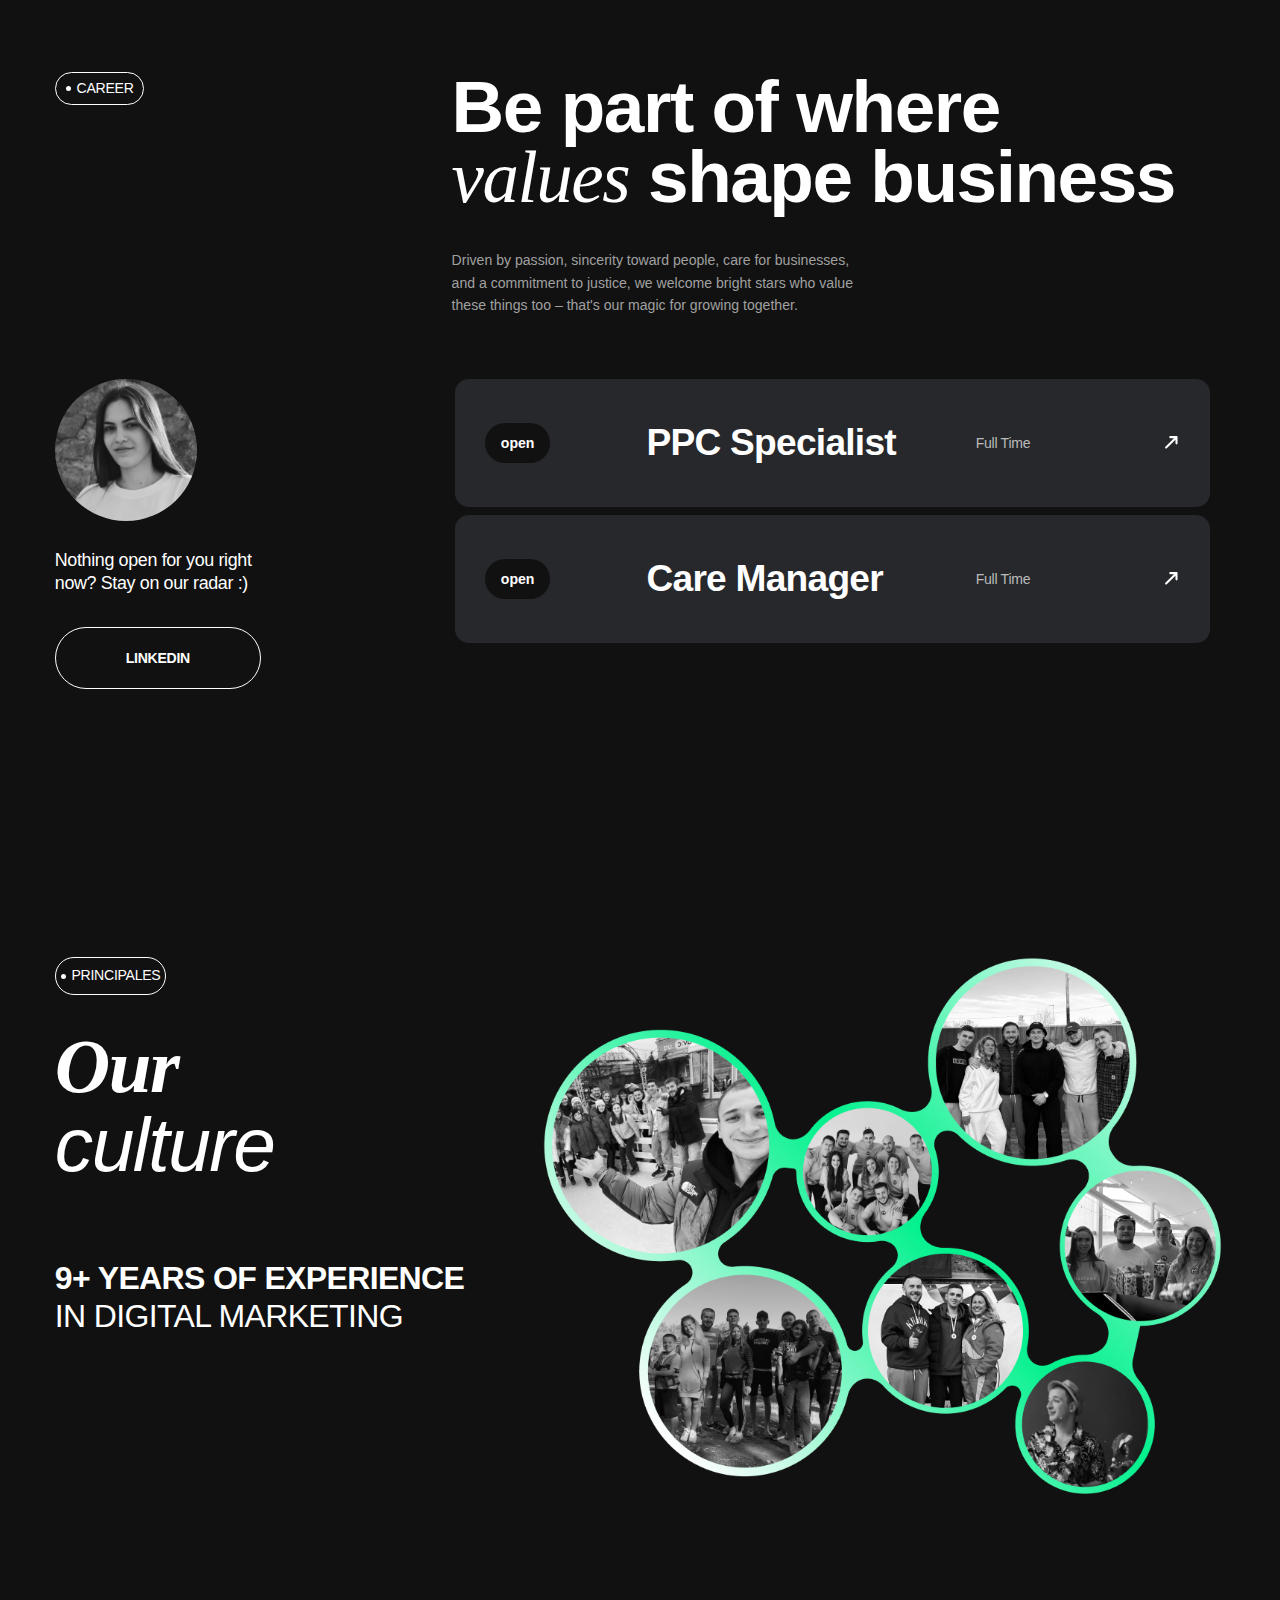
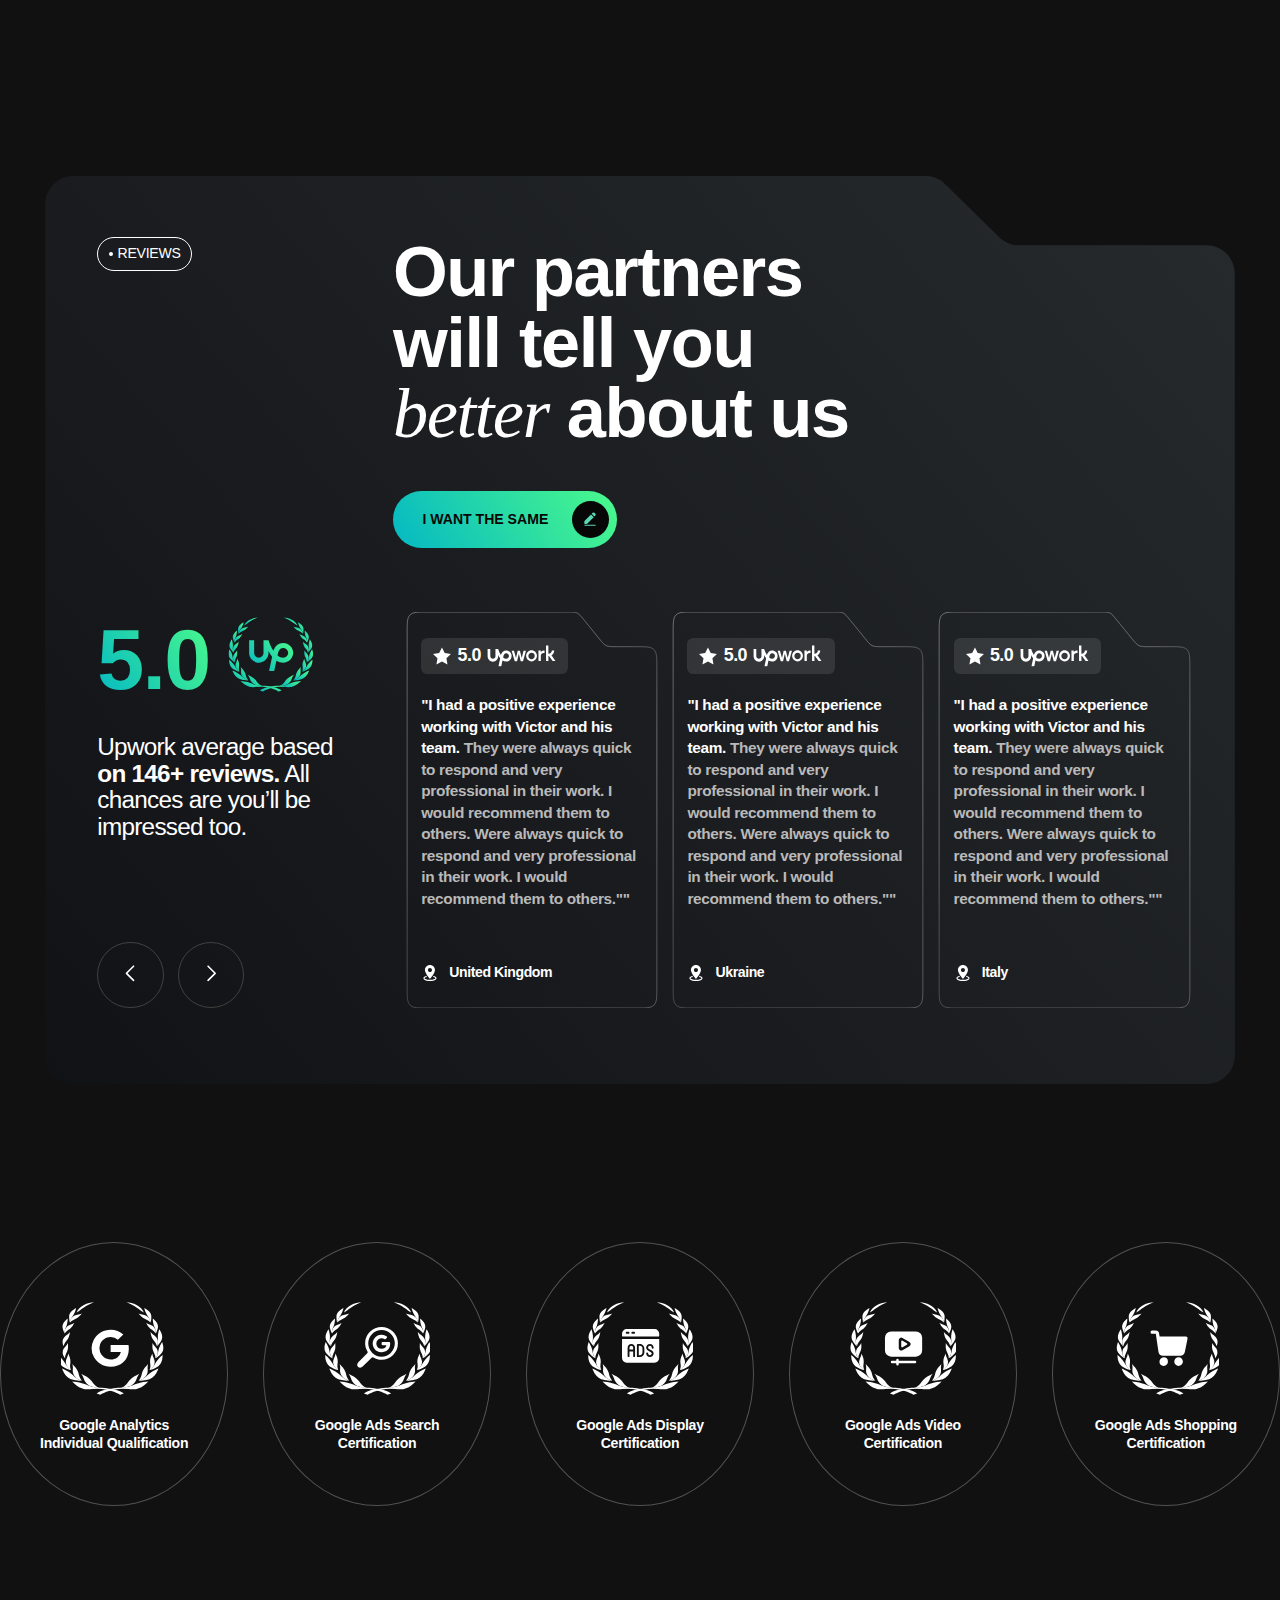
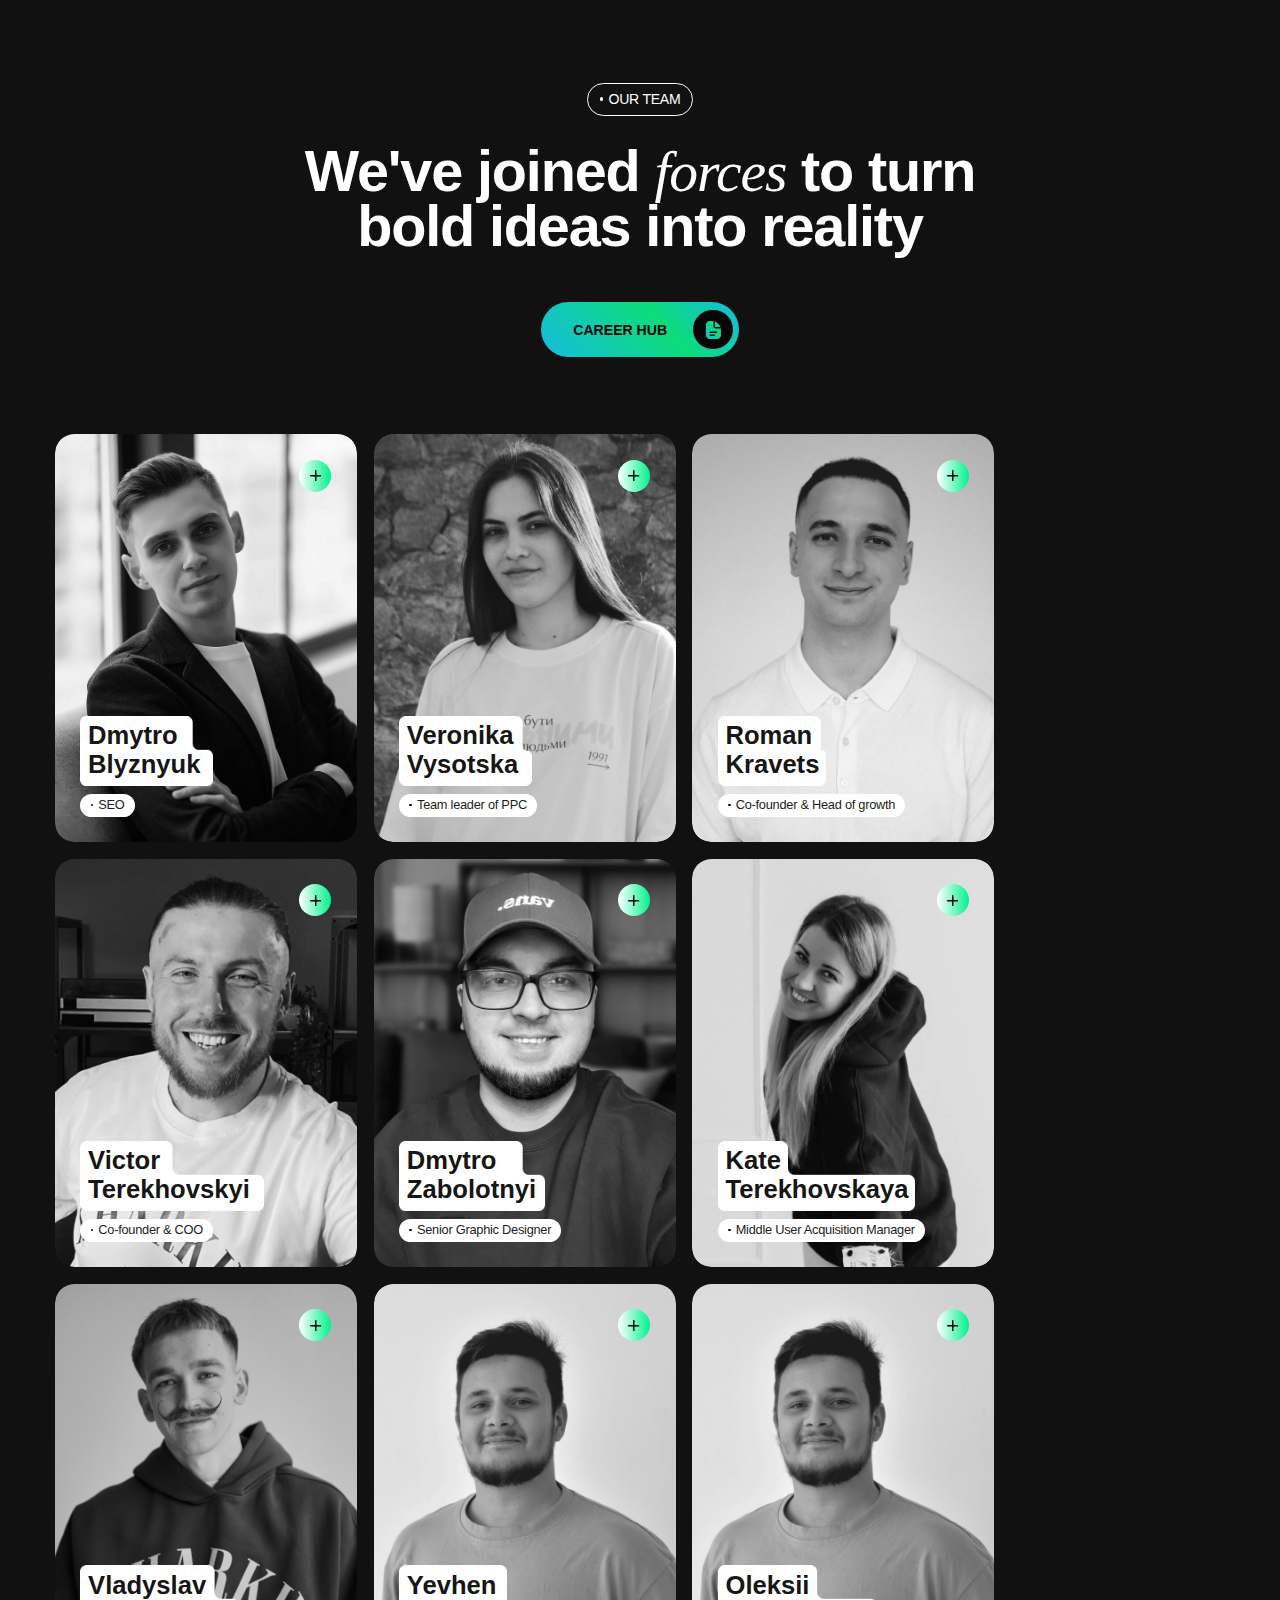
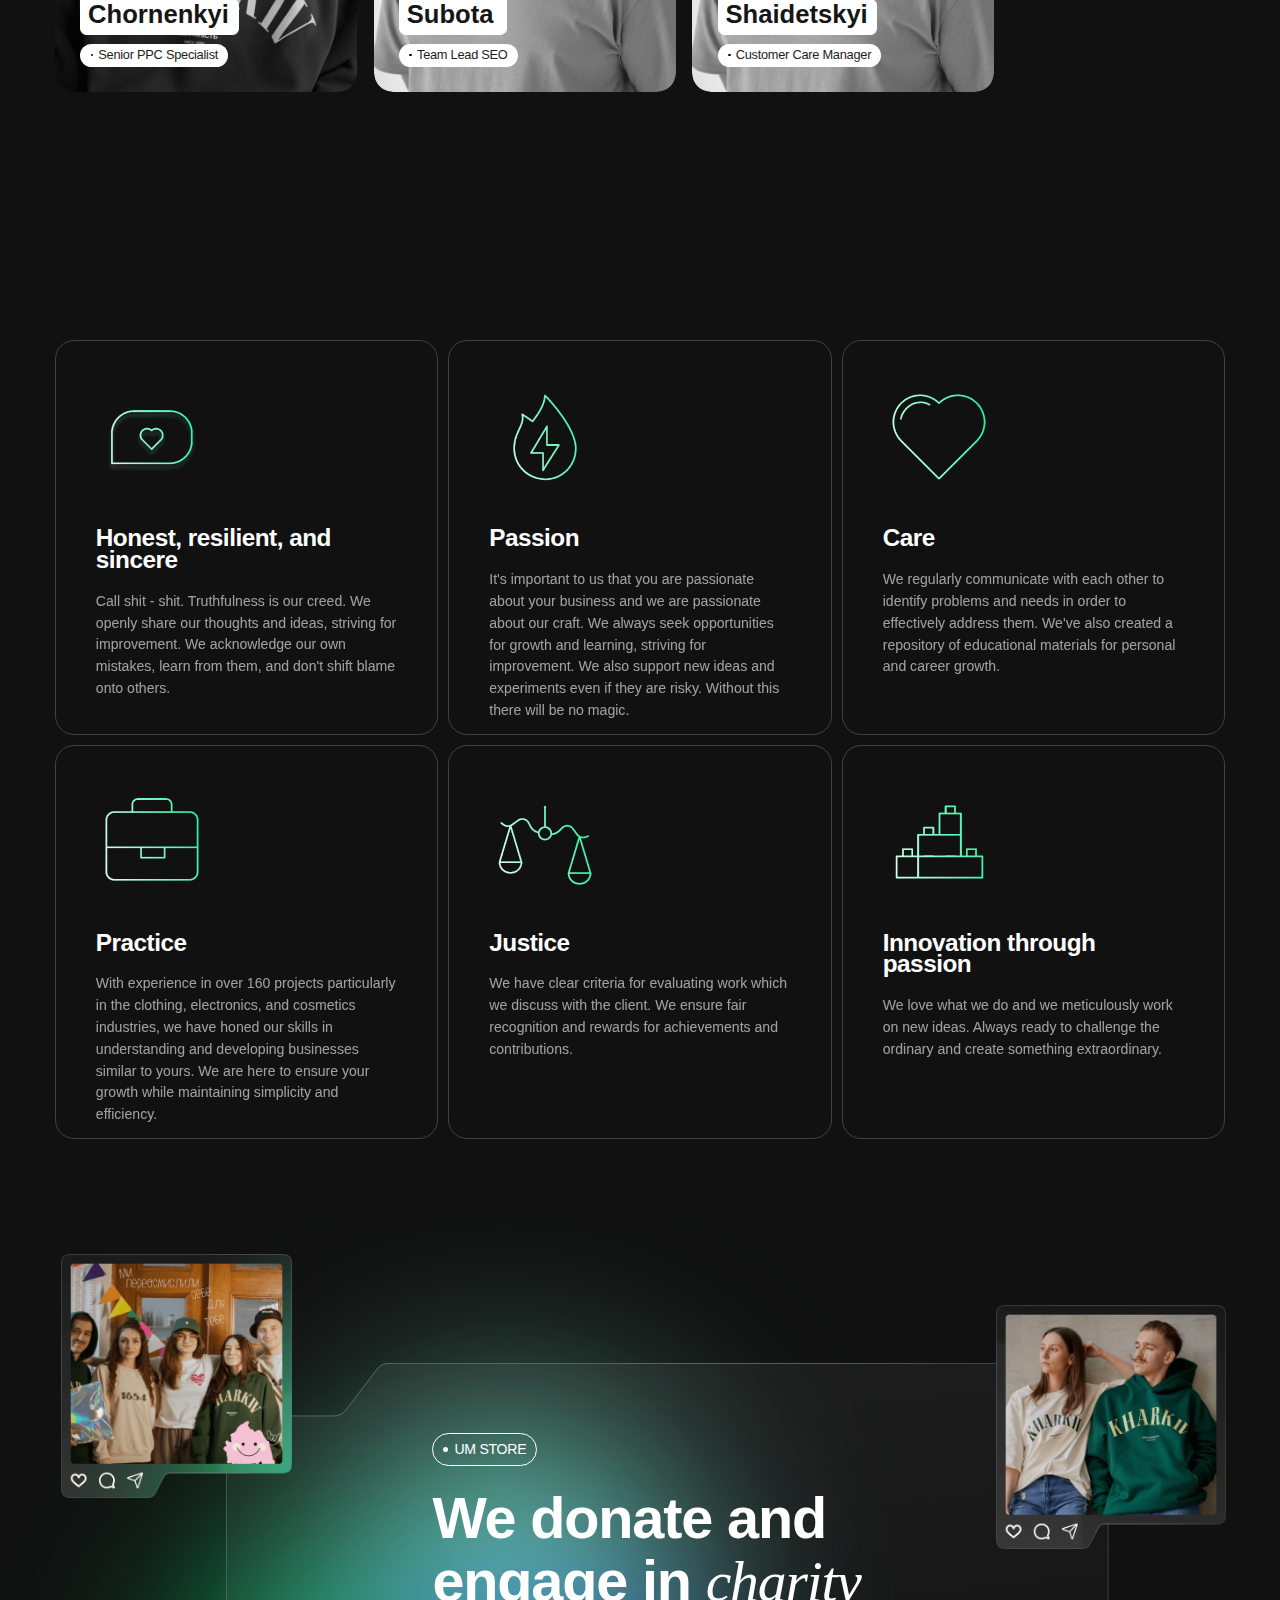
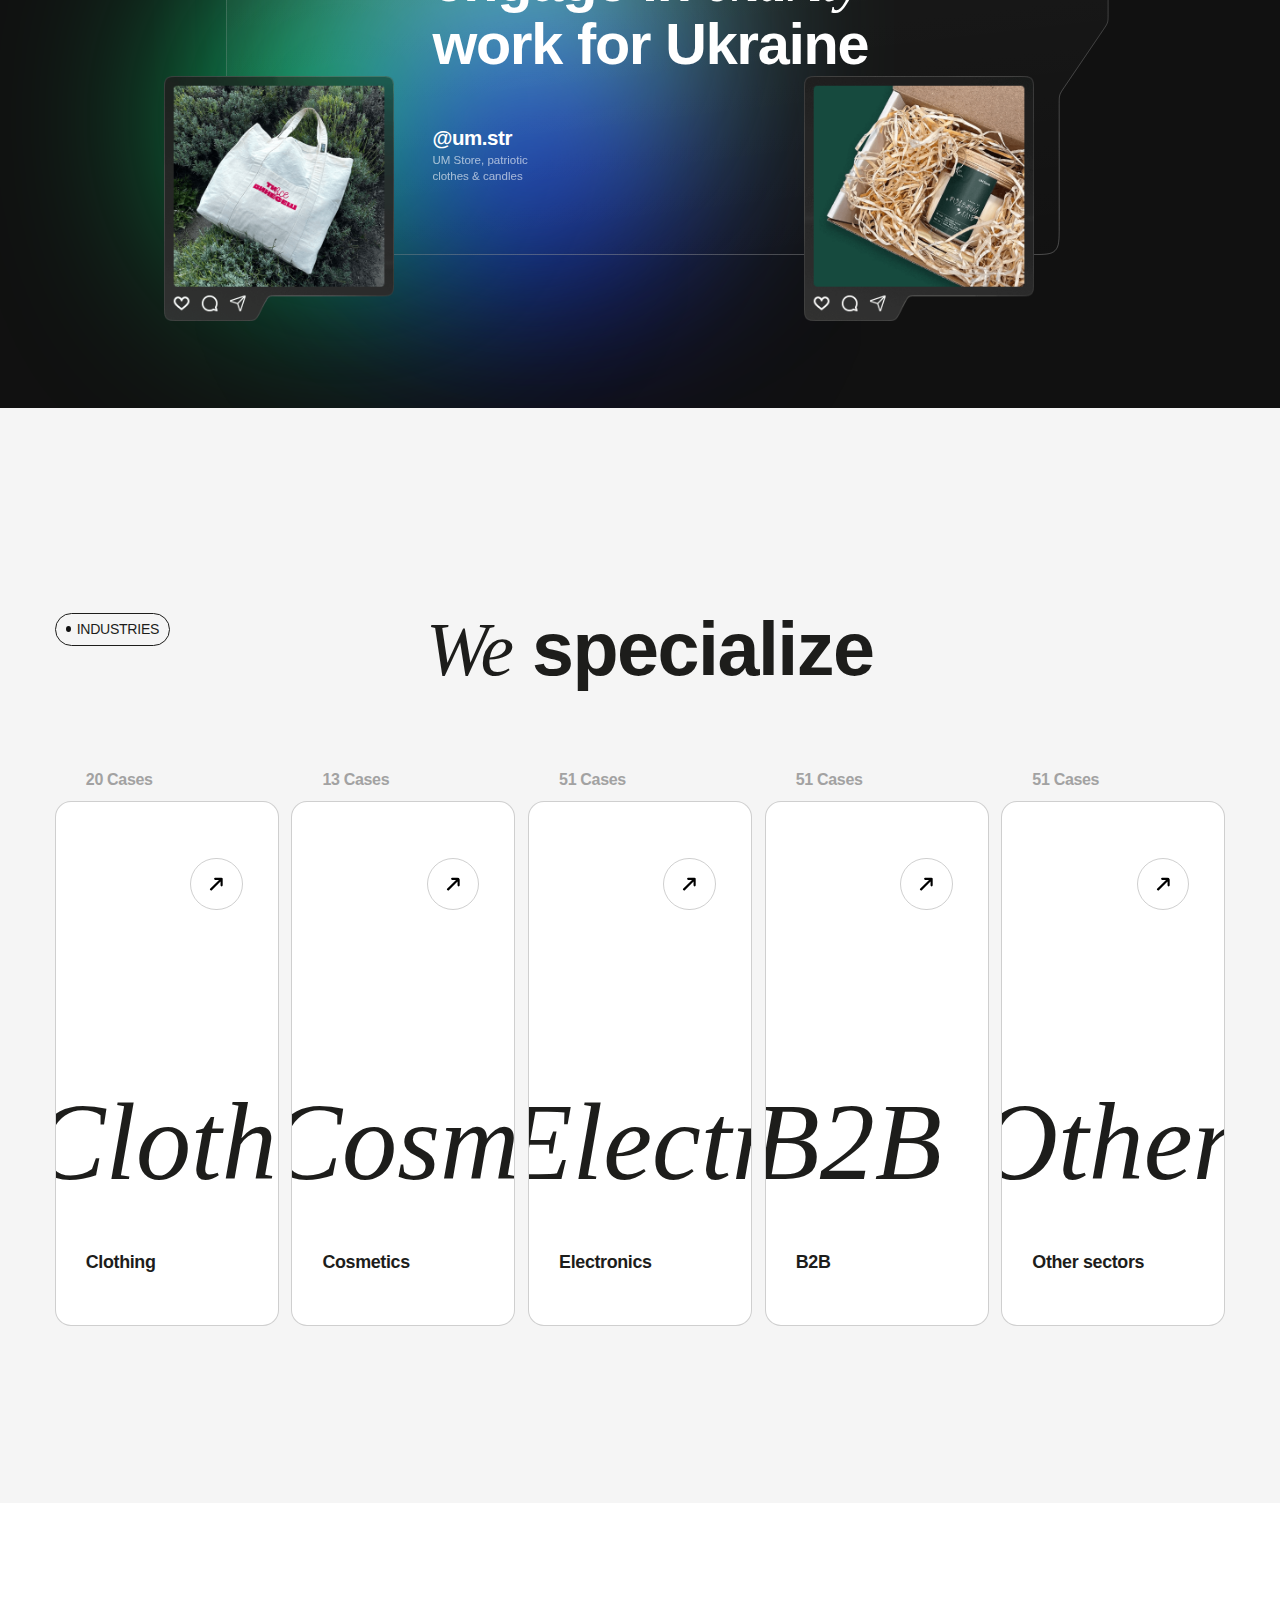
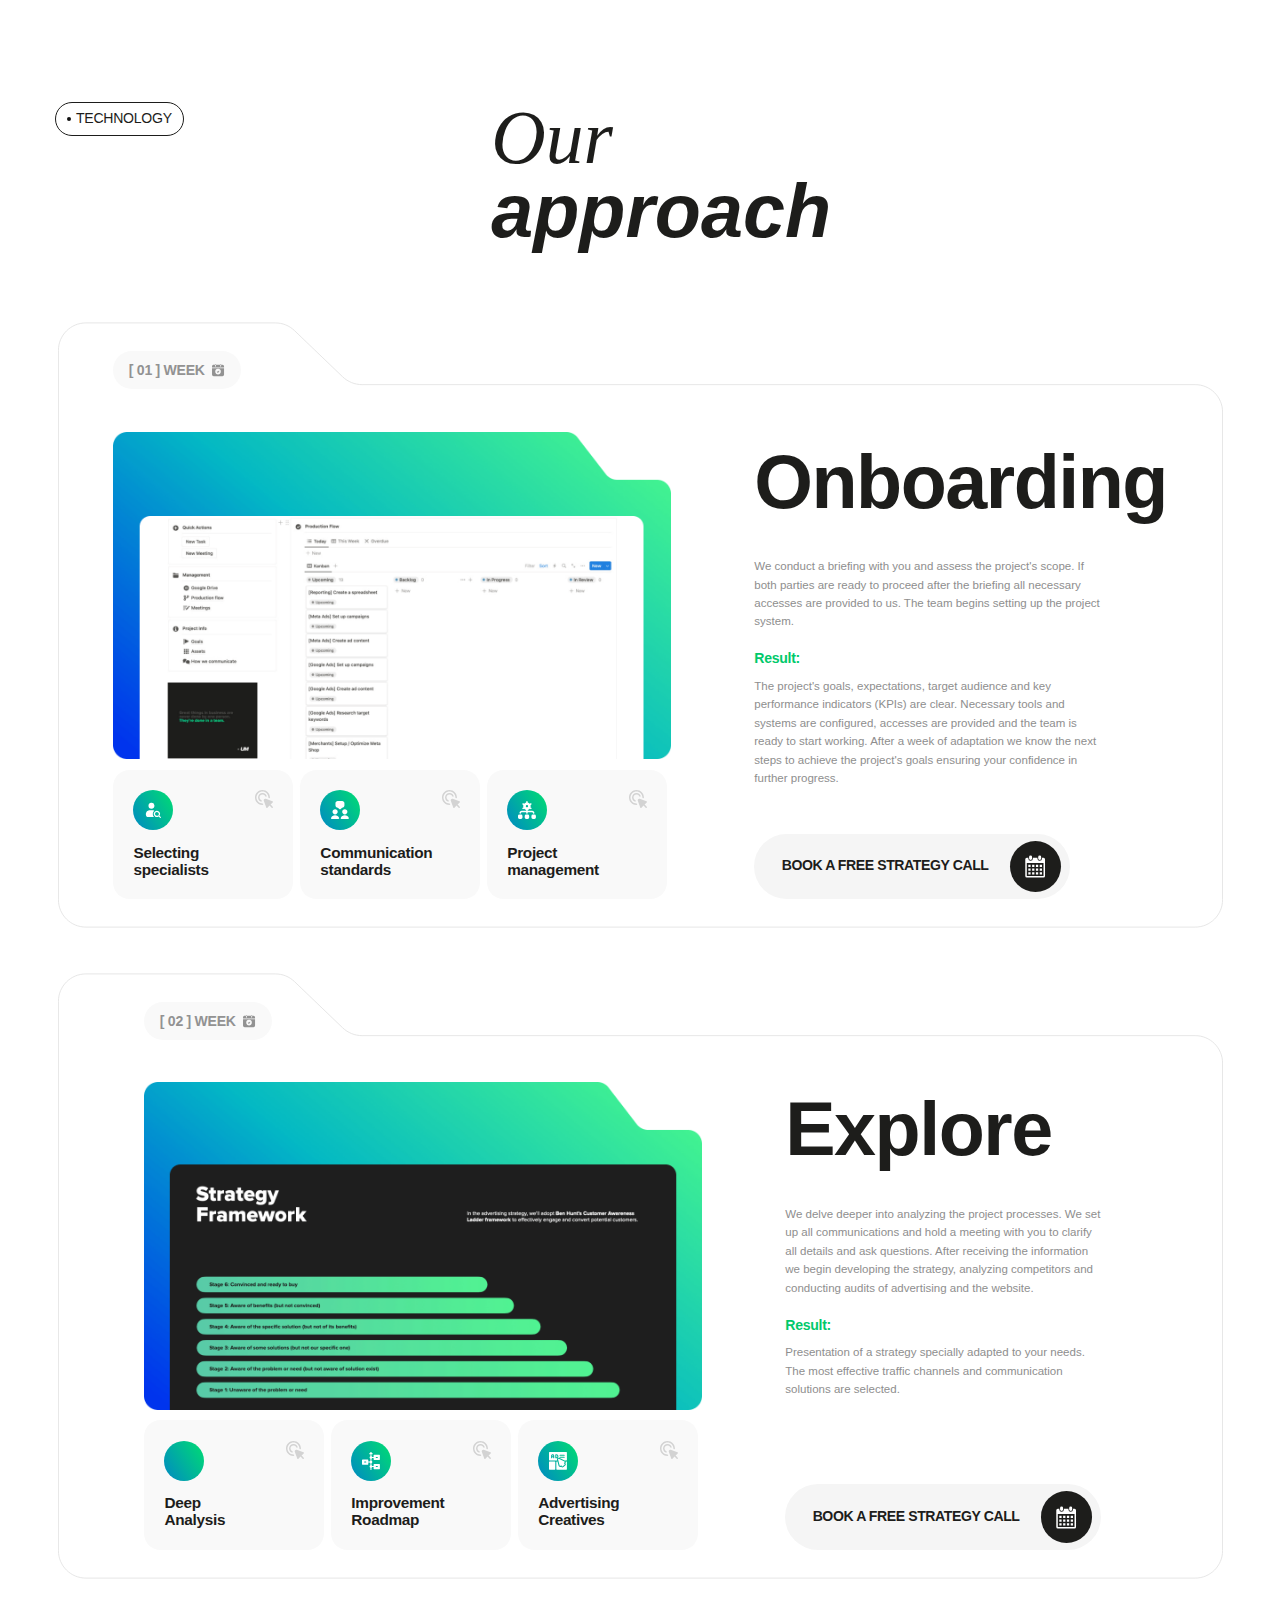
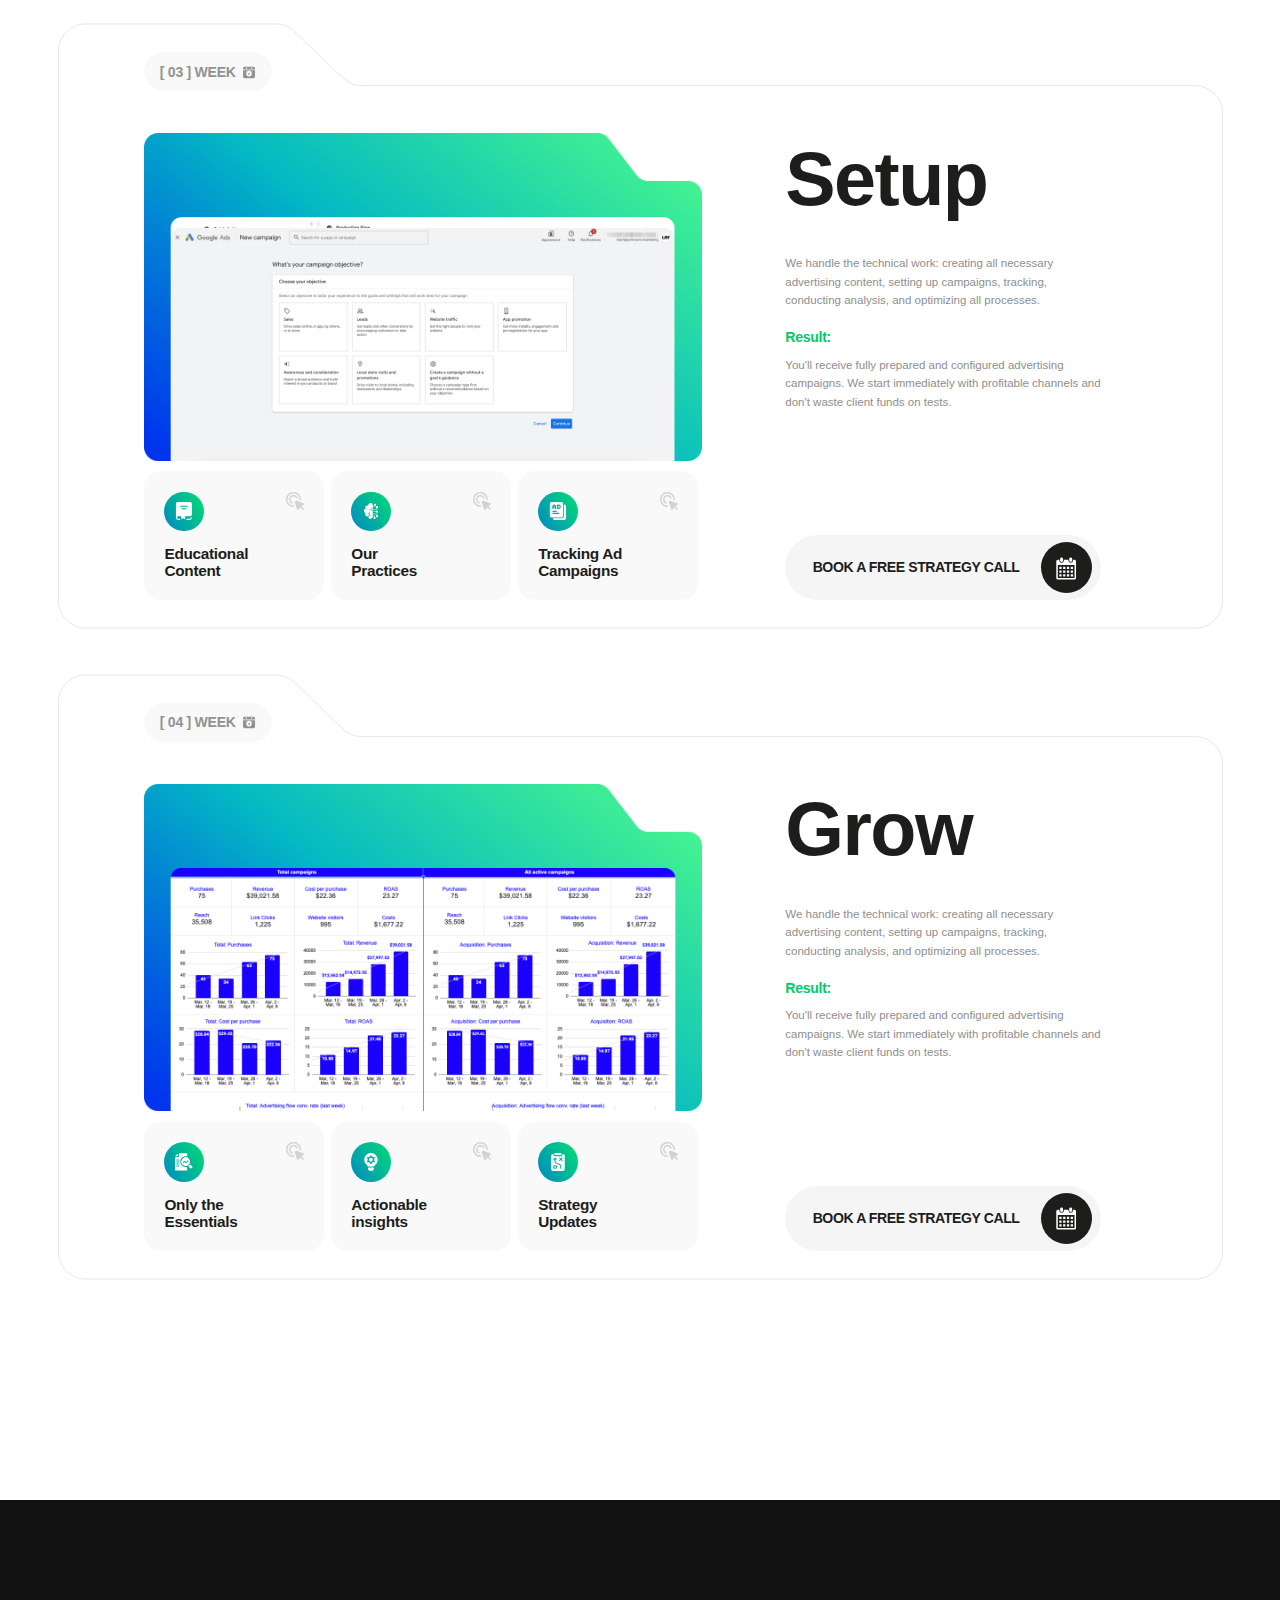
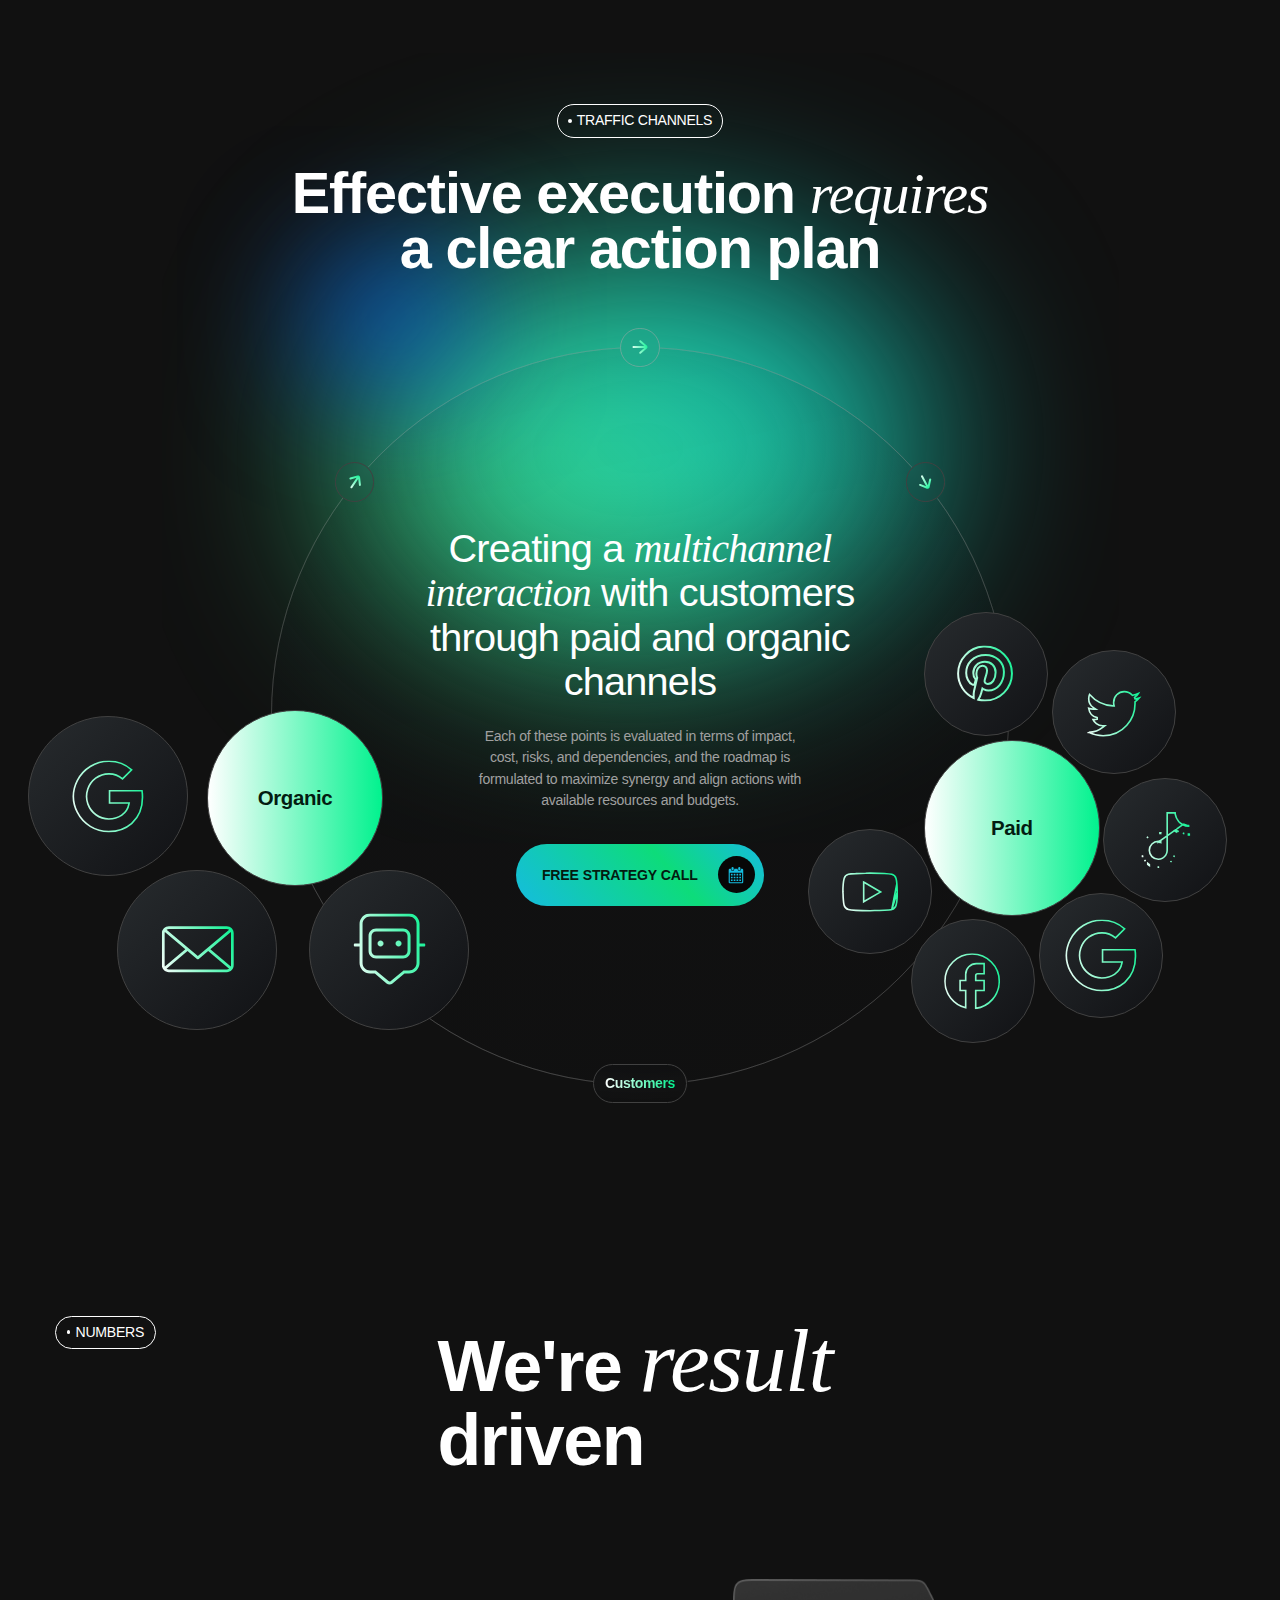
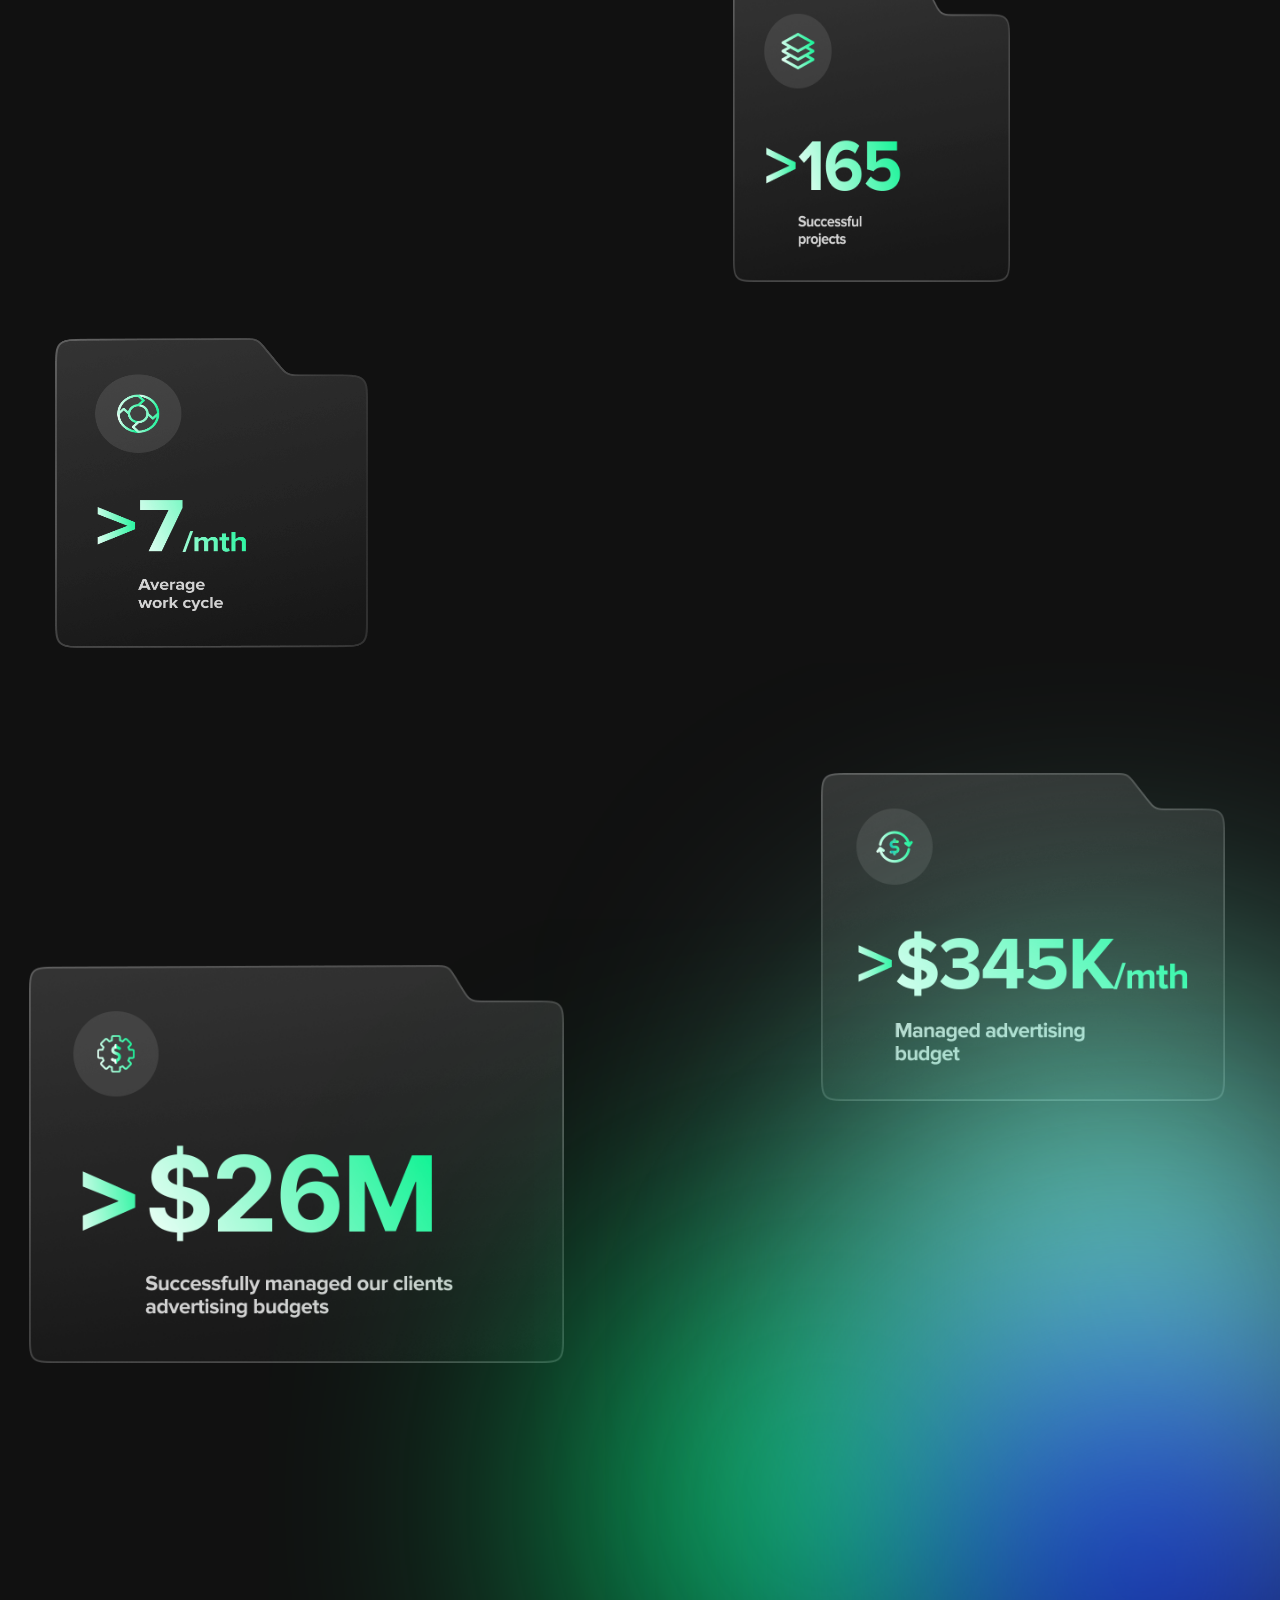
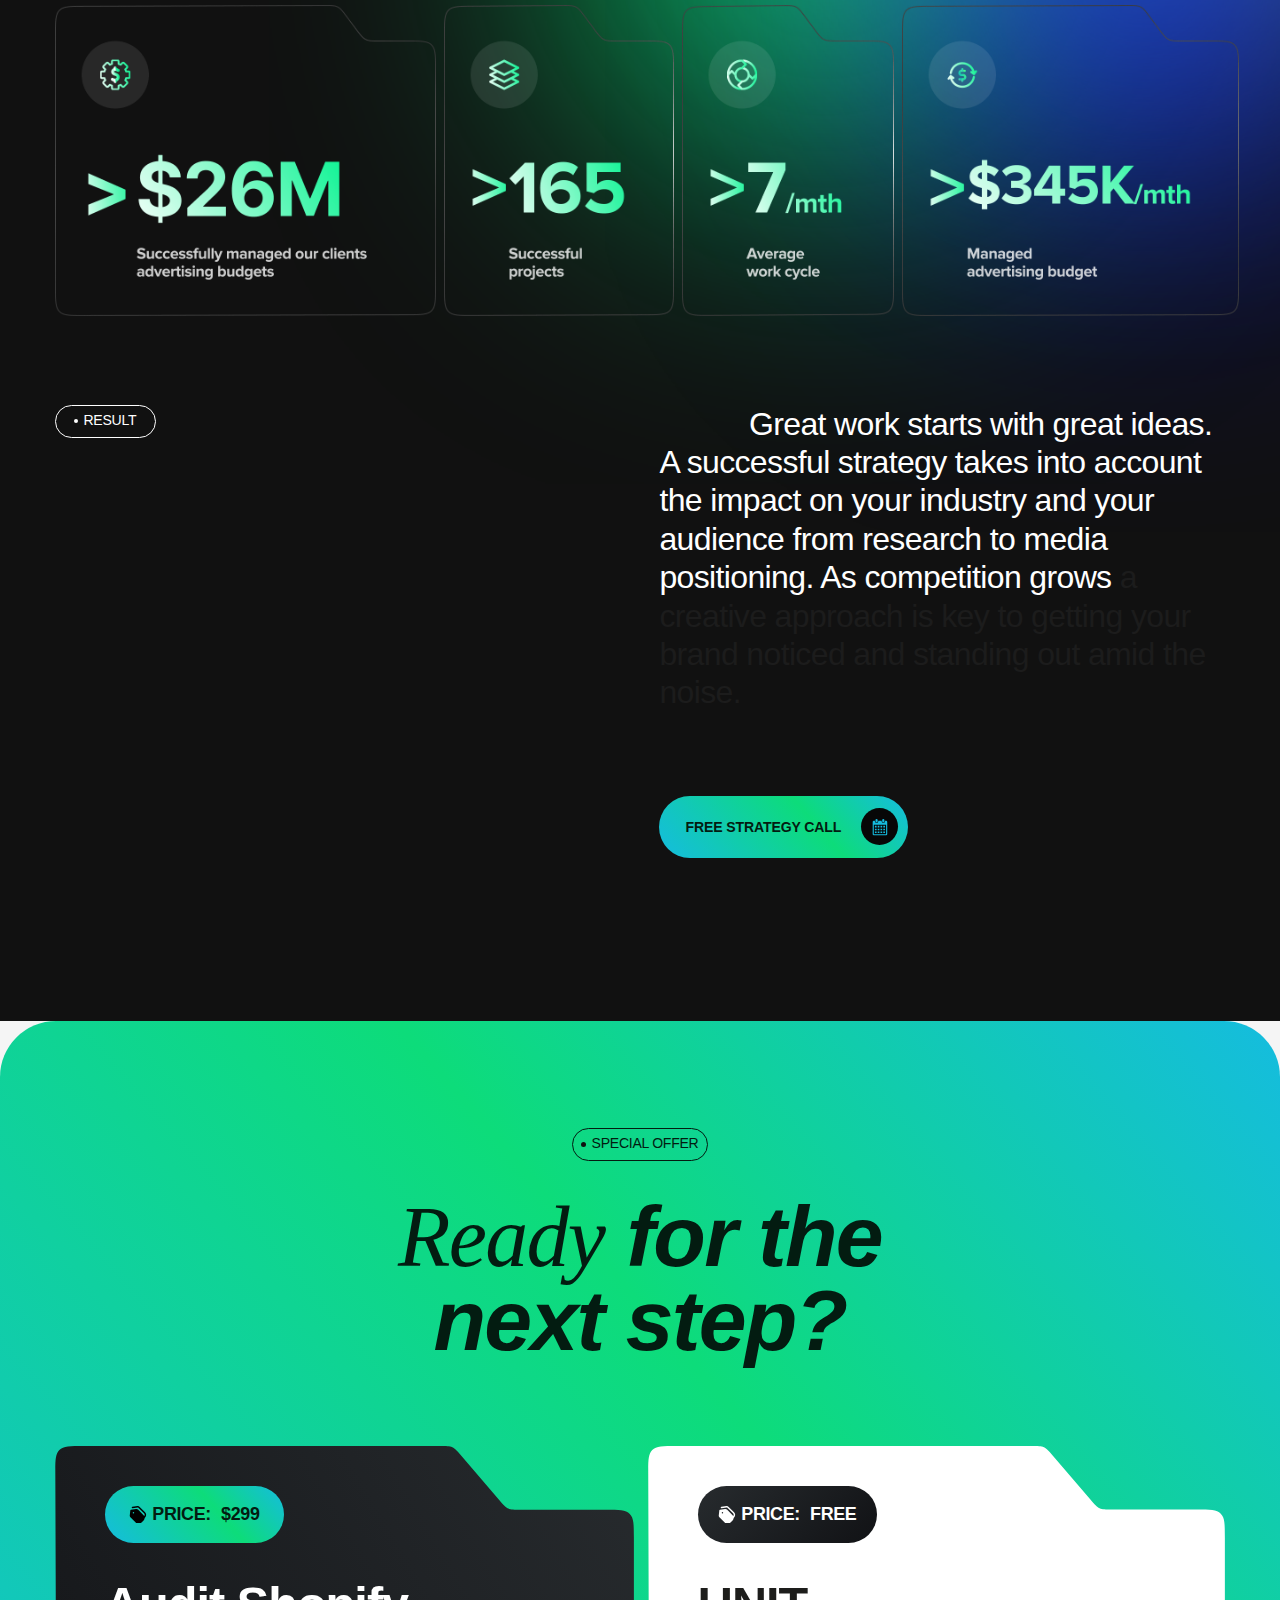
==== commit 2683d9f3: "Added new section" ====
--- a/index.html
+++ b/index.html
@@ -100,7 +100,7 @@
                   <div class="right-card-side">
                     <span class="card-span">Full Time</span>
                     <svg class="arrow-icon" width="56" height="56">
-                      <use href="./images/icons.svg#icon-arrow"></use>
+                      <use href="./images/icons.svg#icon-arrow-up-right"></use>
                     </svg>
                   </div>
                 </a>
@@ -117,7 +117,7 @@
                   <div class="right-card-side">
                     <span class="card-span">Full Time</span>
                     <svg class="arrow-icon" width="56" height="56">
-                      <use href="./images/icons.svg#icon-arrow"></use>
+                      <use href="./images/icons.svg#icon-arrow-up-right"></use>
                     </svg>
                   </div>
                 </a>
@@ -309,6 +309,398 @@
                 </div>
               </div>
             </div>
+          </div>
+        </div>
+      </section>
+
+      <section class="google-ads-section">
+        <div class="google-ads-container">
+          <ul class="google-ads-list">
+            <li class="google-ads-item">
+              <svg class="google-ads-icon">
+                <use href="./images/google-ads-icons.svg#icon-Icon-label"></use>
+              </svg>
+              <p class="google-ads-text">
+                Google Analytics Individual Qualification
+              </p>
+            </li>
+
+            <li class="google-ads-item">
+              <svg class="google-ads-icon">
+                <use
+                  href="./images/google-ads-icons.svg#icon-Icon-label-1"
+                ></use>
+              </svg>
+              <p class="google-ads-text">Google Ads Search Certification</p>
+            </li>
+
+            <li class="google-ads-item">
+              <svg class="google-ads-icon">
+                <use
+                  href="./images/google-ads-icons.svg#icon-Icon-label-2"
+                ></use>
+              </svg>
+              <p class="google-ads-text">Google Ads Display Certification</p>
+            </li>
+
+            <li class="google-ads-item">
+              <svg class="google-ads-icon">
+                <use
+                  href="./images/google-ads-icons.svg#icon-Icon-label-3"
+                ></use>
+              </svg>
+              <p class="google-ads-text">Google Ads Video Certification</p>
+            </li>
+
+            <li class="google-ads-item">
+              <svg class="google-ads-icon">
+                <use
+                  href="./images/google-ads-icons.svg#icon-Icon-label-4"
+                ></use>
+              </svg>
+              <p class="google-ads-text">Google Ads Shopping Certification</p>
+            </li>
+          </ul>
+        </div>
+      </section>
+
+      <section class="team-section">
+        <div class="container">
+          <div class="tean-marker-container">
+            <p class="require-marker-text">OUR TEAM</p>
+          </div>
+
+          <h2 class="team-title">
+            We've joined <span class="forces-span">forces</span> to turn bold
+            ideas into reality
+          </h2>
+          <button class="team-btn">
+            <p class="team-btn-text">Career Hub</p>
+
+            <div class="team-btn-icon-container">
+              <img
+                class="team-btn-icon"
+                src="./images/team-images/team-btn-icon.svg"
+                alt="document-icon"
+              />
+            </div>
+          </button>
+
+          <div class="team-list-container">
+            <ul class="team-list">
+              <li class="team-list-item">
+                <div class="team-item-plus-container">
+                  <svg class="team-item-plus-icon">
+                    <use href="./images/icons.svg#icon-plus"></use>
+                  </svg>
+                </div>
+
+                <div>
+                  <div class="team-member-name-comtainer">
+                    <h3 class="team-member-name">Dmytro Blyznyuk</h3>
+                  </div>
+                  <div class="team-member-specialize-container">
+                    <p class="team-member-specialize">SEO</p>
+                  </div>
+                </div>
+
+                <img
+                  class="team-member-images"
+                  src="./images/team-images/dmytro.jpg"
+                  alt=""
+                />
+
+                <div class="team-hover-container">
+                  <h3 class="team-member-hover-name">Dmytro Blyznyuk</h3>
+                  <p class="team-member-hover-specialize">SEO</p>
+                  <p class="team-member-hover-text">
+                    The SEO wizard with an attitude as positive as his results.
+                    He turns SEO challenges into success stories with a smile.
+                  </p>
+                </div>
+              </li>
+
+              <li class="team-list-item">
+                <div class="team-item-plus-container">
+                  <svg class="team-item-plus-icon">
+                    <use href="./images/icons.svg#icon-plus"></use>
+                  </svg>
+                </div>
+
+                <div class="team-member-info">
+                  <div class="team-member-name-comtainer">
+                    <h3 class="team-member-name">Veronika Vysotska</h3>
+                  </div>
+                  <div class="team-member-specialize-container">
+                    <p class="team-member-specialize">Team leader of PPC</p>
+                  </div>
+                </div>
+
+                <img
+                  class="team-member-images"
+                  src="./images/team-images/veronika.jpg"
+                  alt=""
+                />
+
+                <div class="team-hover-container">
+                  <h3 class="team-member-hover-name">Veronika Vysotska</h3>
+                  <p class="team-member-hover-specialize">Team leader of PPC</p>
+                  <p class="team-member-hover-text">
+                    She's the positive force and Team leader of our PPC
+                    department. Every project she touches turns into a success,
+                    thanks to her skill and upbeat approach.
+                  </p>
+                </div>
+              </li>
+
+              <li class="team-list-item">
+                <div class="team-item-plus-container">
+                  <svg class="team-item-plus-icon">
+                    <use href="./images/icons.svg#icon-plus"></use>
+                  </svg>
+                </div>
+
+                <div class="team-member-info">
+                  <div class="team-member-name-comtainer">
+                    <h3 class="team-member-name">Roman Kravets</h3>
+                  </div>
+                  <div class="team-member-specialize-container">
+                    <p class="team-member-specialize">
+                      Co-founder & Head of growth
+                    </p>
+                  </div>
+                </div>
+
+                <img
+                  class="team-member-images"
+                  src="./images/team-images/roman.jpg"
+                  alt=""
+                />
+
+                <div class="team-hover-container">
+                  <h3 class="team-member-hover-name">Roman Kravets</h3>
+                  <p class="team-member-hover-specialize">
+                    Co-founder & Head of growth
+                  </p>
+                  <p class="team-member-hover-text">
+                    The thinker and planner leading us forward. As co-founder
+                    and head of growth of UM, his fresh ideas and constant drive
+                    for growth keep our team moving and thriving.
+                  </p>
+                </div>
+              </li>
+
+              <li class="team-list-item">
+                <div class="team-item-plus-container">
+                  <svg class="team-item-plus-icon">
+                    <use href="./images/icons.svg#icon-plus"></use>
+                  </svg>
+                </div>
+
+                <div class="team-member-info">
+                  <div class="team-member-name-comtainer">
+                    <h3 class="team-member-name">Victor Terekhovskyi</h3>
+                  </div>
+                  <div class="team-member-specialize-container">
+                    <p class="team-member-specialize">Сo-founder & COO</p>
+                  </div>
+                </div>
+
+                <img
+                  class="team-member-images"
+                  src="./images/team-images/victor.jpg"
+                  alt=""
+                />
+
+                <div class="team-hover-container">
+                  <h3 class="team-member-hover-name">Victor Terekhovskyi</h3>
+                  <p class="team-member-hover-specialize">Сo-founder & COO</p>
+                  <p class="team-member-hover-text">
+                    The team's cornerstone, always there to lift everyone
+                    towards success. As co-founder and COO of UM, his passion
+                    lies in keeping the team driven and eager for new
+                    achievements.
+                  </p>
+                </div>
+              </li>
+
+              <li class="team-list-item">
+                <div class="team-item-plus-container">
+                  <svg class="team-item-plus-icon">
+                    <use href="./images/icons.svg#icon-plus"></use>
+                  </svg>
+                </div>
+
+                <div class="team-member-info">
+                  <div class="team-member-name-comtainer">
+                    <h3 class="team-member-name">Dmytro Zabolotnyi</h3>
+                  </div>
+                  <div class="team-member-specialize-container">
+                    <p class="team-member-specialize">
+                      Senior Graphic Designer
+                    </p>
+                  </div>
+                </div>
+
+                <img
+                  class="team-member-images"
+                  src="./images/team-images/Zabolotnyi.jpg"
+                  alt=""
+                />
+
+                <div class="team-hover-container">
+                  <h3 class="team-member-hover-name">Dmytro Zabolotnyi</h3>
+                  <p class="team-member-hover-specialize">
+                    Senior Graphic Designer
+                  </p>
+                  <p class="team-member-hover-text">
+                    The guy who makes design more than just pretty – he makes it
+                    feel alive. Every project is a journey into turning great
+                    ideas into visually stunning realities.
+                  </p>
+                </div>
+              </li>
+
+              <li class="team-list-item">
+                <div class="team-item-plus-container">
+                  <svg class="team-item-plus-icon">
+                    <use href="./images/icons.svg#icon-plus"></use>
+                  </svg>
+                </div>
+
+                <div class="team-member-info">
+                  <div class="team-member-name-comtainer">
+                    <h3 class="team-member-name">Kate Terekhovskaya</h3>
+                  </div>
+                  <div class="team-member-specialize-container">
+                    <p class="team-member-specialize">
+                      Middle User Acquisition Manager
+                    </p>
+                  </div>
+                </div>
+
+                <img
+                  class="team-member-images"
+                  src="./images/team-images/Kate.jpg"
+                  alt=""
+                />
+
+                <div class="team-hover-container">
+                  <h3 class="team-member-hover-name">Kate Terekhovskaya</h3>
+                  <p class="team-member-hover-specialize">
+                    Middle User Acquisition Manager
+                  </p>
+                  <p class="team-member-hover-text">
+                    She's the heart of our PPC team, always ready to lend her
+                    expertise and knowledge. Approachable and kind, she makes
+                    communication easy and effective.
+                  </p>
+                </div>
+              </li>
+
+              <li class="team-list-item">
+                <div class="team-item-plus-container">
+                  <svg class="team-item-plus-icon">
+                    <use href="./images/icons.svg#icon-plus"></use>
+                  </svg>
+                </div>
+
+                <div class="team-member-info">
+                  <div class="team-member-name-comtainer">
+                    <h3 class="team-member-name">Vladyslav Chornenkyi</h3>
+                  </div>
+                  <div class="team-member-specialize-container">
+                    <p class="team-member-specialize">Senior PPC Specialist</p>
+                  </div>
+                </div>
+
+                <img
+                  class="team-member-images"
+                  src="./images/team-images/vlad.jpg"
+                  alt=""
+                />
+
+                <div class="team-hover-container">
+                  <h3 class="team-member-hover-name">Vladyslav Chornenkyi</h3>
+                  <p class="team-member-hover-specialize">
+                    Senior PPC Specialist
+                  </p>
+                  <p class="team-member-hover-text">
+                    Kindness and support are his trademarks. He ensures every
+                    detail is perfect, bringing a high level of care and
+                    excellence to his PPC management work.
+                  </p>
+                </div>
+              </li>
+
+              <li class="team-list-item">
+                <div class="team-item-plus-container">
+                  <svg class="team-item-plus-icon">
+                    <use href="./images/icons.svg#icon-plus"></use>
+                  </svg>
+                </div>
+
+                <div class="team-member-info">
+                  <div class="team-member-name-comtainer">
+                    <h3 class="team-member-name">Yevhen Subota</h3>
+                  </div>
+                  <div class="team-member-specialize-container">
+                    <p class="team-member-specialize">Team Lead SEO</p>
+                  </div>
+                </div>
+
+                <img
+                  class="team-member-images"
+                  src="./images/team-images/Yevhen.jpg"
+                  alt=""
+                />
+
+                <div class="team-hover-container">
+                  <h3 class="team-member-hover-name">Yevhen Subota</h3>
+                  <p class="team-member-hover-specialize">Team Lead SEO</p>
+                  <p class="team-member-hover-text">
+                    The brainpower behind our team, steering our SEO with
+                    unmatched wisdom. As a leader, he’s not just smart, he’s
+                    SEO-savvy, turning strategies into triumphs.
+                  </p>
+                </div>
+              </li>
+
+              <li class="team-list-item">
+                <div class="team-item-plus-container">
+                  <svg class="team-item-plus-icon">
+                    <use href="./images/icons.svg#icon-plus"></use>
+                  </svg>
+                </div>
+
+                <div class="team-member-info">
+                  <div class="team-member-name-comtainer">
+                    <h3 class="team-member-name">Oleksii Shaidetskyi</h3>
+                  </div>
+                  <div class="team-member-specialize-container">
+                    <p class="team-member-specialize">Customer Care Manager</p>
+                  </div>
+                </div>
+
+                <img
+                  class="team-member-images"
+                  src="./images/team-images/Yevhen.jpg"
+                  alt=""
+                />
+
+                <div class="team-hover-container">
+                  <h3 class="team-member-hover-name">Oleksii Shaidetskyi</h3>
+                  <p class="team-member-hover-specialize">
+                    Customer Care Manager
+                  </p>
+                  <p class="team-member-hover-text">
+                    The brainpower behind our team, steering our SEO with
+                    unmatched wisdom. As a leader, he’s not just smart, he’s
+                    SEO-savvy, turning strategies into triumphs.
+                  </p>
+                </div>
+              </li>
+            </ul>
           </div>
         </div>
       </section>
--- a/styles/style.css
+++ b/styles/style.css
@@ -574,7 +574,7 @@
 .card-item {
   position: relative;
   border: 1px solid #414141;
-  border-radius: 22px;
+  border-radius: 1.5vw;
   padding: 40px;
   flex-basis: calc((100%) / 3);
   height: 30.8vw;
@@ -1985,9 +1985,6 @@
   height: 24.3vw;
 }
 
-.result-rightt-block {
-}
-
 .result-block {
   display: flex;
   justify-content: space-between;
@@ -2069,9 +2066,6 @@
 .section-um-store {
   background-image: url(../images/um-section-back.svg);
   background-repeat: no-repeat;
-}
-
-.um-marker-container {
 }
 
 .um-marker-text {
@@ -2810,6 +2804,10 @@
 
 /* Section reviews */
 
+.section-reviews {
+  padding-top: 15.9vw;
+}
+
 .reviews-marker-container {
   border: 1px solid #fff;
   border-radius: 25.4vw;
@@ -3046,3 +3044,480 @@
   display: flex;
   gap: 1.1vw;
 }
+
+/* Google ADS section */
+
+.google-ads-section {
+  padding-top: 8.3vw;
+}
+
+.google-ads-container {
+  overflow: hidden;
+}
+
+.google-ads-list {
+  display: flex;
+  gap: 2.7vw;
+}
+
+.google-ads-item {
+  width: 20.6vw;
+  height: 20.6vw;
+  border: 1px solid #525252;
+  border-radius: 100%;
+  display: flex;
+  flex-direction: column;
+  justify-content: center;
+  align-items: center;
+  grid-gap: 1.1vw;
+}
+
+.google-ads-icon {
+  width: 8.3vw;
+  height: 8.3vw;
+}
+
+.google-ads-text {
+  font-family: "Proxima Nova", sans-serif;
+  font-weight: 600;
+  font-size: 1.1vw;
+  line-height: 1.4vw;
+  line-height: 1.3;
+  letter-spacing: -0.02em;
+  text-align: center;
+  color: #fff;
+  width: 12vw;
+}
+
+/* Team section */
+
+.team-section {
+  padding-top: 13.8vw;
+  padding-bottom: 19.4vw;
+}
+
+.tean-marker-container {
+  border: 1px solid #fff;
+  border-radius: 25.4vw;
+  width: 8.3vw;
+  height: 2.6vw;
+  display: flex;
+  justify-content: center;
+  align-items: center;
+  margin: 0 auto;
+  margin-bottom: 2.2vw;
+}
+
+.team-title {
+  font-family: "Proxima Nova", sans-serif;
+  font-weight: 700;
+  font-size: 4.5vw;
+  line-height: 4.3vw;
+  line-height: 0.96;
+  letter-spacing: -0.02em;
+  text-align: center;
+  color: #fff;
+  width: 57.9vw;
+  margin: 0 auto;
+  margin-bottom: 3.7vw;
+}
+
+.forces-span {
+  font-family: "Libre Baskerville";
+  font-style: italic;
+  font-weight: 400;
+}
+
+.team-btn {
+  display: flex;
+  align-items: center;
+  border-radius: 11.5vw;
+  width: 15.4vw;
+  height: 4.3vw;
+
+  background: linear-gradient(
+    49deg,
+    #15bcdf 0.01%,
+    #0ddc7a 61.5%,
+    #15bcdf 100%
+  );
+  border: none;
+  margin: 0 auto;
+  margin-bottom: 6vw;
+}
+
+.team-btn-text {
+  font-family: "Proxima Nova", sans-serif;
+  font-weight: 600;
+  font-size: 1.1vw;
+  line-height: 1.1vw;
+  line-height: 1;
+  text-transform: uppercase;
+  text-align: center;
+  color: #070707;
+  width: 11.4vw;
+}
+
+.team-btn-icon-container {
+  width: 3.1vw;
+  height: 3.1vw;
+  background-color: #070707;
+  border-radius: 100%;
+  display: flex;
+  justify-content: center;
+  align-items: center;
+}
+
+.team-btn-icon {
+  width: 1.4vw;
+  height: 1.4vw;
+}
+
+.team-list {
+  display: flex;
+  gap: 1.3vw;
+  flex-wrap: wrap;
+}
+
+.team-list-item:nth-child(1) {
+  width: 23.6vw;
+  height: 31.9vw;
+  border-radius: 1.5vw;
+  padding: 2vw;
+  display: flex;
+  flex-direction: column;
+  justify-content: space-between;
+}
+
+.team-list-item:nth-child(2) {
+  width: 23.6vw;
+  height: 31.9vw;
+  border-radius: 1.5vw;
+  padding: 2vw;
+  display: flex;
+  flex-direction: column;
+  justify-content: space-between;
+}
+
+.team-list-item:nth-child(3) {
+  width: 23.6vw;
+  height: 31.9vw;
+  border-radius: 1.5vw;
+  padding: 2vw;
+  display: flex;
+  flex-direction: column;
+  justify-content: space-between;
+}
+
+.team-list-item:nth-child(4) {
+  width: 23.6vw;
+  height: 31.9vw;
+  border-radius: 1.5vw;
+  padding: 2vw;
+  display: flex;
+  flex-direction: column;
+  justify-content: space-between;
+}
+
+.team-list-item:nth-child(5) {
+  width: 23.6vw;
+  height: 31.9vw;
+  border-radius: 1.5vw;
+  padding: 2vw;
+  display: flex;
+  flex-direction: column;
+  justify-content: space-between;
+}
+
+.team-list-item:nth-child(6) {
+  width: 23.6vw;
+  height: 31.9vw;
+  border-radius: 1.5vw;
+  padding: 2vw;
+  display: flex;
+  flex-direction: column;
+  justify-content: space-between;
+}
+
+.team-list-item:nth-child(7) {
+  width: 23.6vw;
+  height: 31.9vw;
+  border-radius: 1.5vw;
+  padding: 2vw;
+  display: flex;
+  flex-direction: column;
+  justify-content: space-between;
+}
+
+.team-list-item:nth-child(8) {
+  width: 23.6vw;
+  height: 31.9vw;
+  border-radius: 1.5vw;
+  padding: 2vw;
+  display: flex;
+  flex-direction: column;
+  justify-content: space-between;
+}
+
+.team-list-item:nth-child(9) {
+  width: 23.6vw;
+  height: 31.9vw;
+  border-radius: 1.5vw;
+  padding: 2vw;
+  display: flex;
+  flex-direction: column;
+  justify-content: space-between;
+}
+
+.team-item-plus-container {
+  width: 2.5vw;
+  height: 2.5vw;
+  border-radius: 100%;
+  display: flex;
+  justify-content: center;
+  align-items: center;
+  background: linear-gradient(90deg, #fff 0%, #01f28e 100%);
+  margin-left: auto;
+  transition: 0.5s;
+}
+
+.team-member-images {
+  position: absolute;
+  top: 0;
+  left: 0;
+  border-radius: 1.5vw;
+  transition: 0.5s;
+  width: 23.6vw;
+  height: 31.9vw;
+  z-index: -1;
+}
+
+.team-item-plus-icon {
+  width: 0.9vw;
+  height: 0.9vw;
+}
+
+.team-member-name {
+  font-family: "Proxima Nova", sans-serif;
+  font-weight: 600;
+  font-size: 2vw;
+  color: #161616;
+  width: 14vw;
+}
+
+.team-list-item:nth-child(1) .team-member-name-comtainer {
+  background-image: url(../images/team-images/team-unions/Union-dmutro.png);
+  background-repeat: no-repeat;
+  background-size: 10.4vw 5.5vw;
+  margin-bottom: 0.6vw;
+  width: 12.6vw;
+  height: 5.5vw;
+  padding-left: 0.6vw;
+  padding-top: 0.4vw;
+}
+
+.team-list-item:nth-child(2) .team-member-name-comtainer {
+  background-image: url(../images/team-images/team-unions/Union-veronika.png);
+  background-repeat: no-repeat;
+  background-size: 10.4vw 5.5vw;
+  margin-bottom: 0.6vw;
+  width: 12.6vw;
+  height: 5.5vw;
+  padding-left: 0.6vw;
+  padding-top: 0.4vw;
+}
+
+.team-list-item:nth-child(3) .team-member-name-comtainer {
+  background-image: url(../images/team-images/team-unions/Union-roman.png);
+  background-repeat: no-repeat;
+  background-size: 8.4vw 5.5vw;
+  margin-bottom: 0.6vw;
+  width: 12.6vw;
+  height: 5.5vw;
+  padding-left: 0.6vw;
+  padding-top: 0.4vw;
+}
+
+.team-list-item:nth-child(4) .team-member-name-comtainer {
+  background-image: url(../images/team-images/team-unions/Union-victor.png);
+  background-repeat: no-repeat;
+  background-size: 14.4vw 5.5vw;
+  margin-bottom: 0.6vw;
+  width: 15.6vw;
+  height: 5.5vw;
+  padding-left: 0.6vw;
+  padding-top: 0.4vw;
+}
+
+.team-list-item:nth-child(5) .team-member-name-comtainer {
+  background-image: url(../images/team-images/team-unions/Union-dmutro.png);
+  background-repeat: no-repeat;
+  background-size: 11.4vw 5.5vw;
+  margin-bottom: 0.6vw;
+  width: 12.6vw;
+  height: 5.5vw;
+  padding-left: 0.6vw;
+  padding-top: 0.4vw;
+}
+
+.team-list-item:nth-child(6) .team-member-name-comtainer {
+  background-image: url(../images/team-images/team-unions/Union-kate.png);
+  background-repeat: no-repeat;
+  background-size: 15.4vw 5.5vw;
+  margin-bottom: 0.6vw;
+  width: 15.6vw;
+  height: 5.5vw;
+  padding-left: 0.6vw;
+  padding-top: 0.4vw;
+}
+
+.team-list-item:nth-child(7) .team-member-name-comtainer {
+  background-image: url(../images/team-images/team-unions/Union-dmutro.png);
+  background-repeat: no-repeat;
+  background-size: 12.4vw 5.5vw;
+  margin-bottom: 0.6vw;
+  width: 14.6vw;
+  height: 5.5vw;
+  padding-left: 0.6vw;
+  padding-top: 0.4vw;
+}
+
+.team-list-item:nth-child(8) .team-member-name-comtainer {
+  background-image: url(../images/team-images/team-unions/Union-yevhen.png);
+  background-repeat: no-repeat;
+  background-size: 8.4vw 5.5vw;
+  margin-bottom: 0.6vw;
+  width: 12.6vw;
+  height: 5.5vw;
+  padding-left: 0.6vw;
+  padding-top: 0.4vw;
+}
+
+.team-list-item:nth-child(9) .team-member-name-comtainer {
+  background-image: url(../images/team-images/team-unions/Union-oleksii.png);
+  background-repeat: no-repeat;
+  background-size: 12.4vw 5.5vw;
+  margin-bottom: 0.6vw;
+  width: 12.6vw;
+  height: 5.5vw;
+  padding-left: 0.6vw;
+  padding-top: 0.4vw;
+}
+
+.team-member-specialize {
+  font-family: "Manrope", sans-serif;
+  font-weight: 500;
+  font-size: 1vw;
+  line-height: 1vw;
+  line-height: 1;
+  letter-spacing: -0.02em;
+  text-align: center;
+  color: #1d1d1b;
+  display: flex;
+  align-items: center;
+  background: #fff;
+  padding: 0.4vw 0.8vw;
+  border-radius: 25.4vw;
+  width: fit-content;
+}
+
+.team-member-specialize::before {
+  content: "";
+  width: 0.2vw;
+  height: 0.2vw;
+  background-color: #070707;
+  border-radius: 100%;
+  margin-right: 0.4vw;
+}
+
+.team-list {
+}
+
+.team-list-item {
+  position: relative;
+  overflow: hidden;
+}
+
+.team-hover-container {
+  position: absolute;
+  bottom: 0;
+  left: 0;
+  padding: 2vw 2vw 0 2vw;
+  background-image: url(../images/team-images/team-hover-rectangle.png);
+  background-repeat: no-repeat;
+  background-size: 23.6vw 19.4vw;
+  width: 23.6vw;
+  height: 19.4vw;
+  opacity: 0;
+  transition: 0.5s;
+}
+
+.team-member-hover-name {
+  font-family: "Proxima Nova", sans-serif;
+  font-weight: 600;
+  font-size: 2.2vw;
+  line-height: 2.4vw;
+  line-height: 1.1;
+  color: #fff;
+  margin-bottom: 0.5vw;
+  width: 15vw;
+}
+
+.team-member-hover-specialize {
+  font-family: "Proxima Nova", sans-serif;
+  font-weight: 400;
+  font-size: 1vw;
+  line-height: 1vw;
+  line-height: 1;
+  letter-spacing: -0.02em;
+  text-transform: uppercase;
+  text-align: center;
+  color: #fff;
+  display: flex;
+  align-items: center;
+  margin-bottom: 1.1vw;
+}
+
+.team-member-hover-specialize::before {
+  content: "";
+  width: 0.3vw;
+  height: 0.3vw;
+  border-radius: 100%;
+  background-color: #fff;
+  margin-right: 0.4vw;
+}
+
+.team-member-hover-text {
+  font-family: "Manrope", sans-serif;
+  font-weight: 400;
+  font-size: 0.9vw;
+  line-height: 1.4vw;
+  line-height: 1.5;
+  color: #fff;
+  width: 19.4vw;
+  opacity: 0.6;
+}
+
+.team-list-item:hover .team-hover-container {
+  opacity: 1;
+}
+
+.team-list-item:hover {
+  height: 37.1vw;
+}
+
+.team-list-item:hover .team-item-plus-container {
+  opacity: 0;
+}
+
+.team-list-item:hover .team-member-images {
+  width: 20.8vw;
+  height: 28.4vw;
+  left: 1.5vw;
+  top: 2vw;
+  transform: rotate(-5deg);
+}
+
+.team-list-item:hover .team-member-info {
+  opacity: 0;
+}
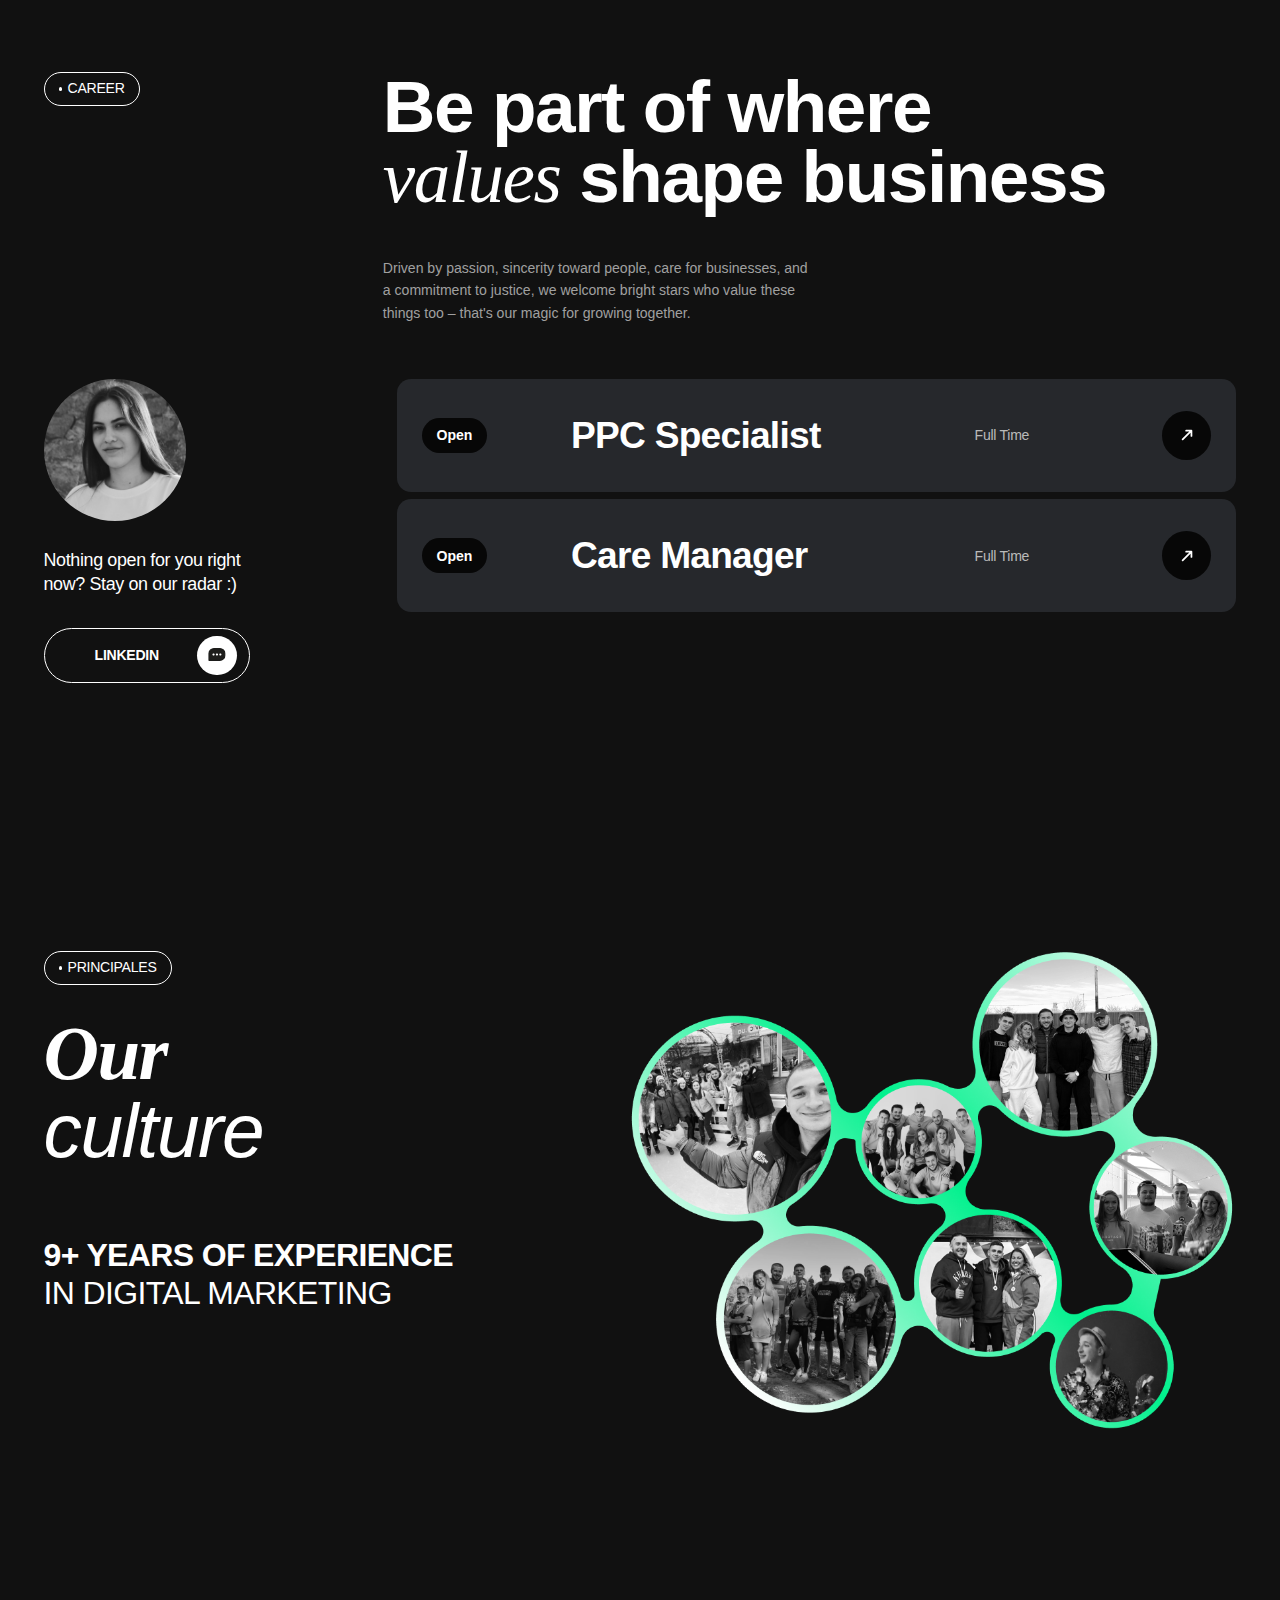
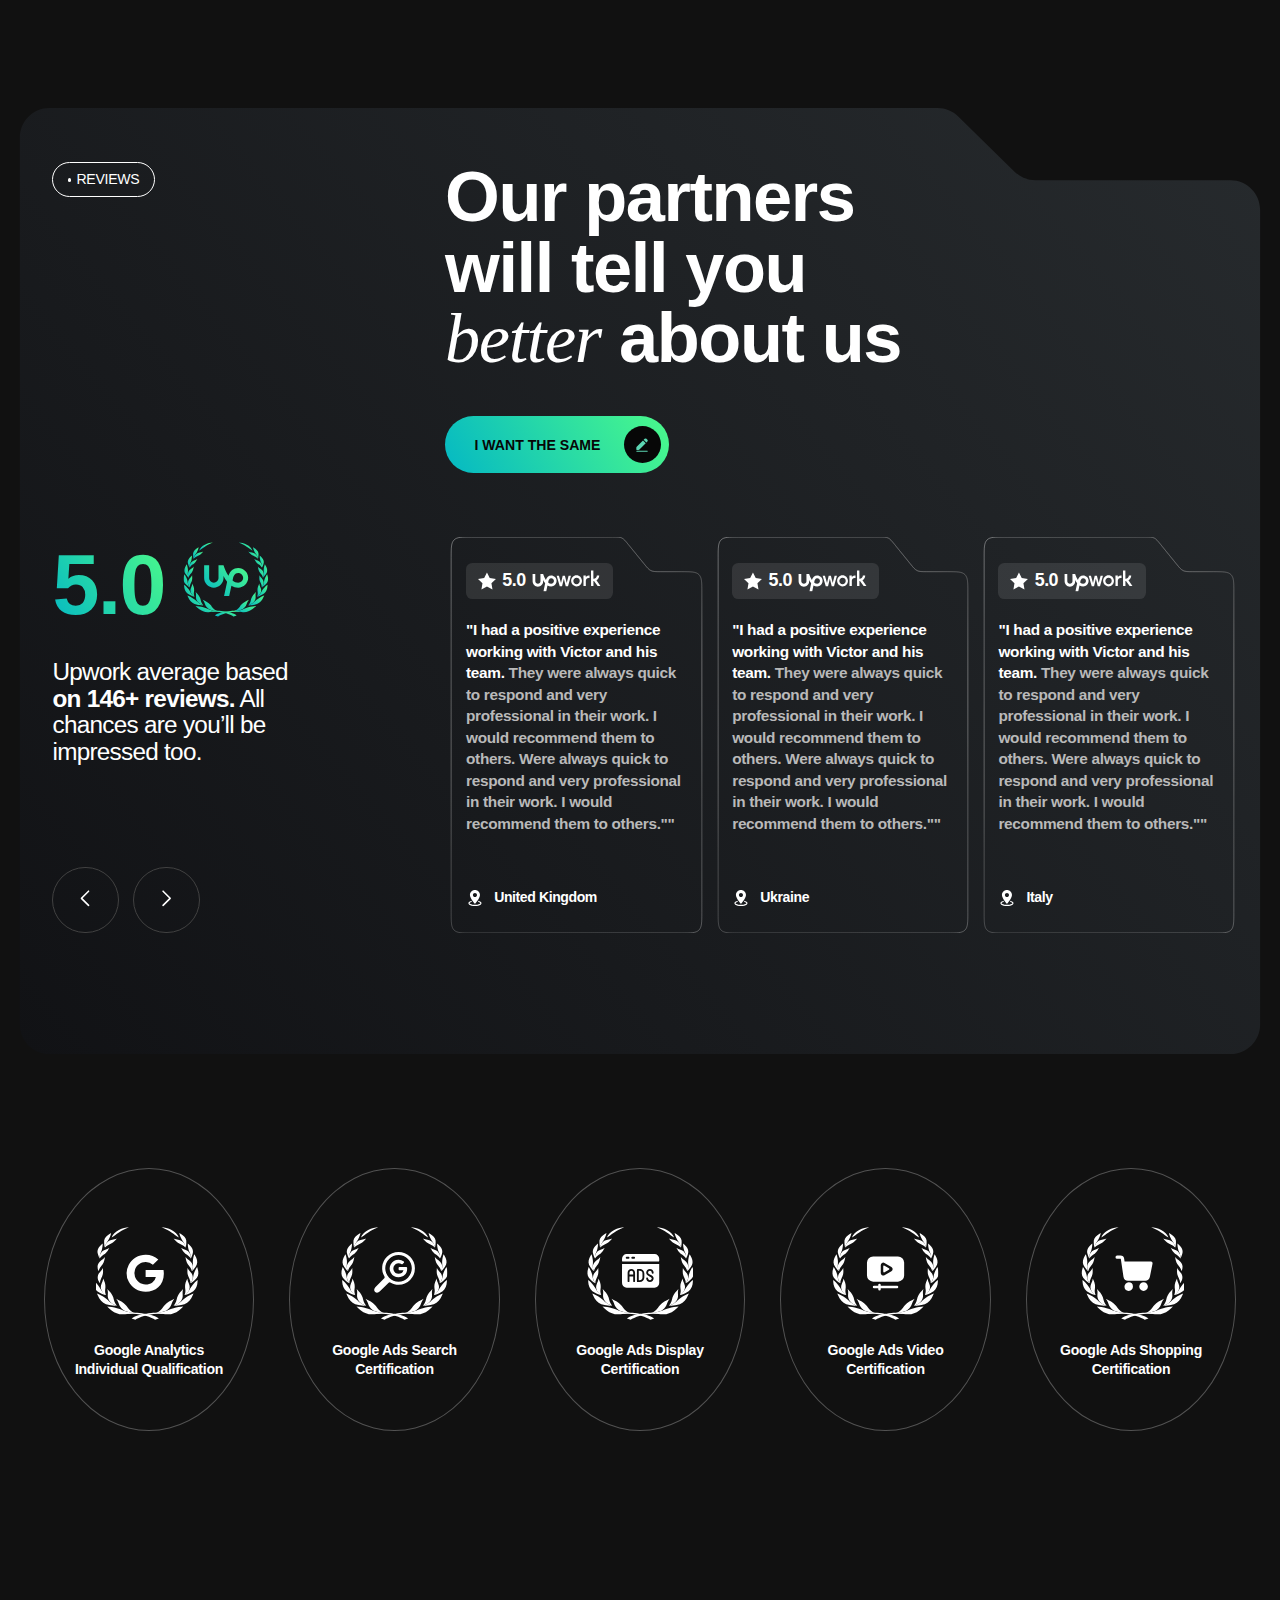
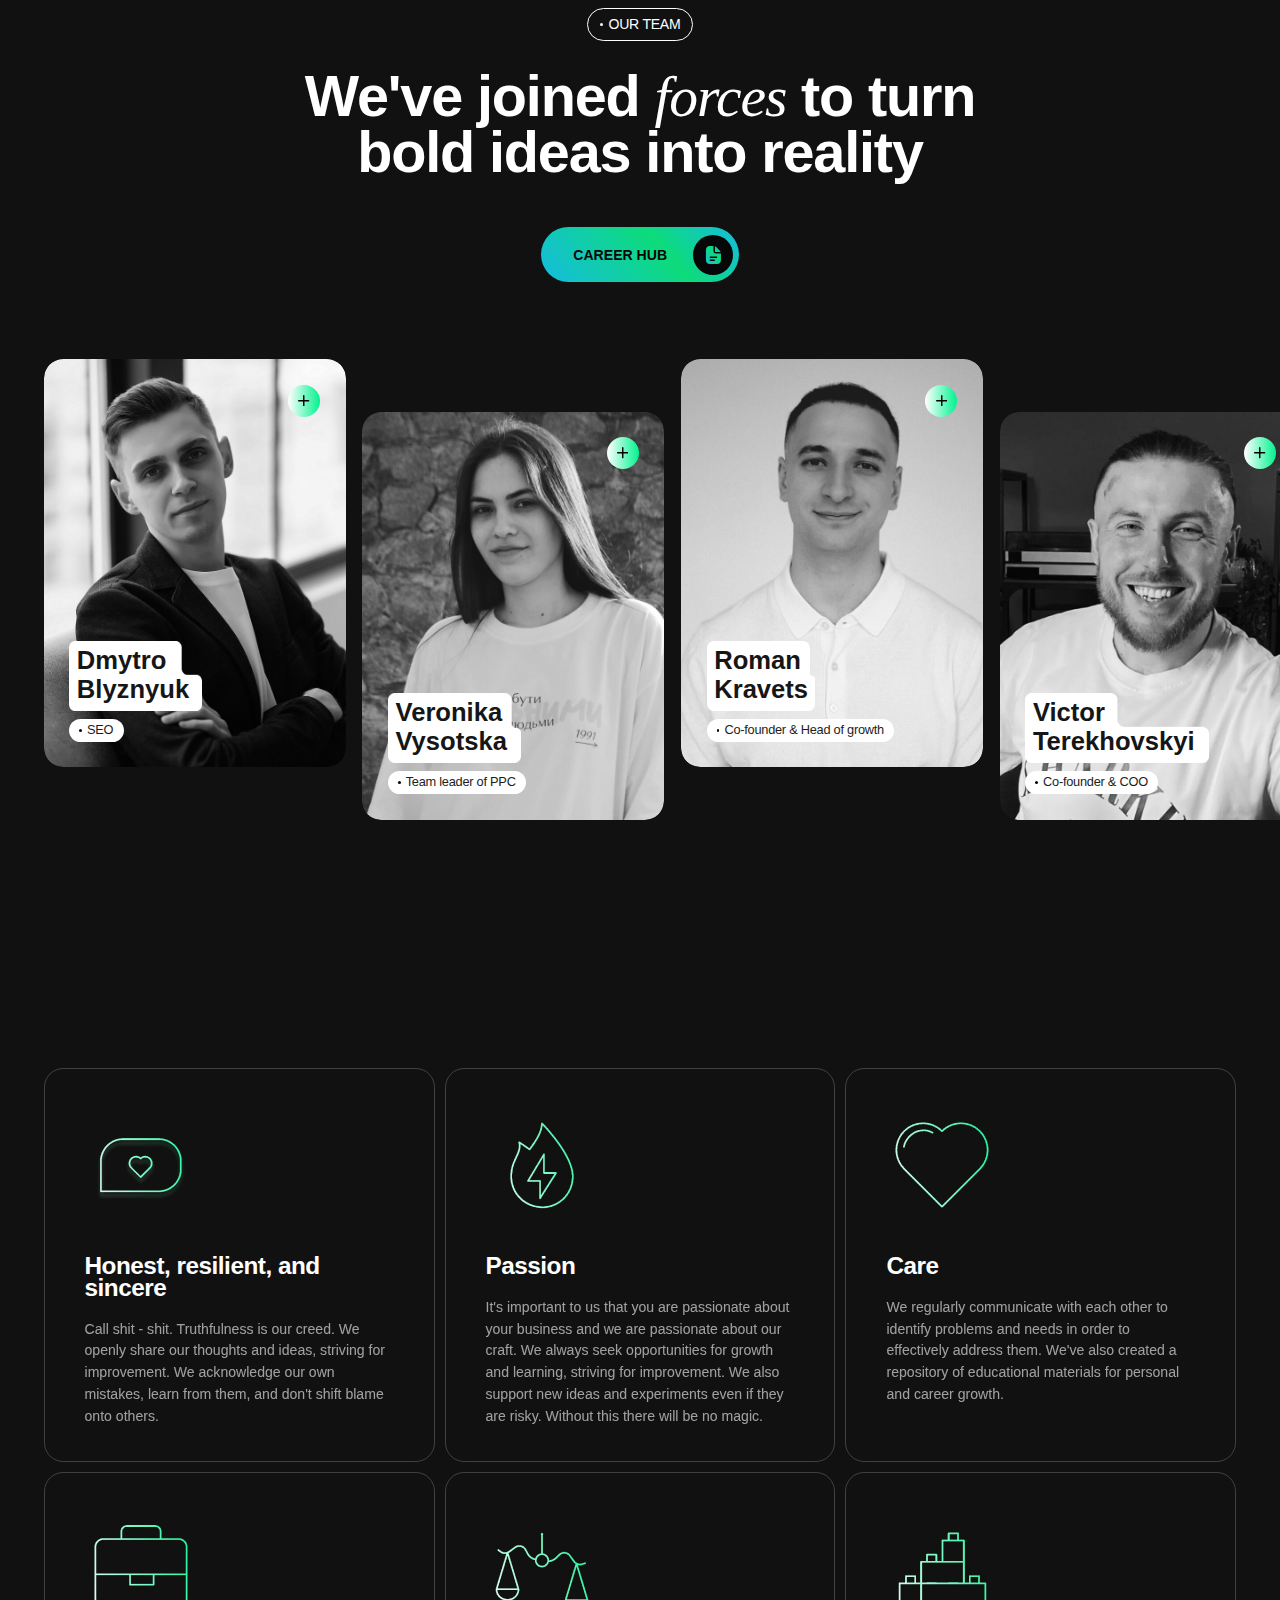
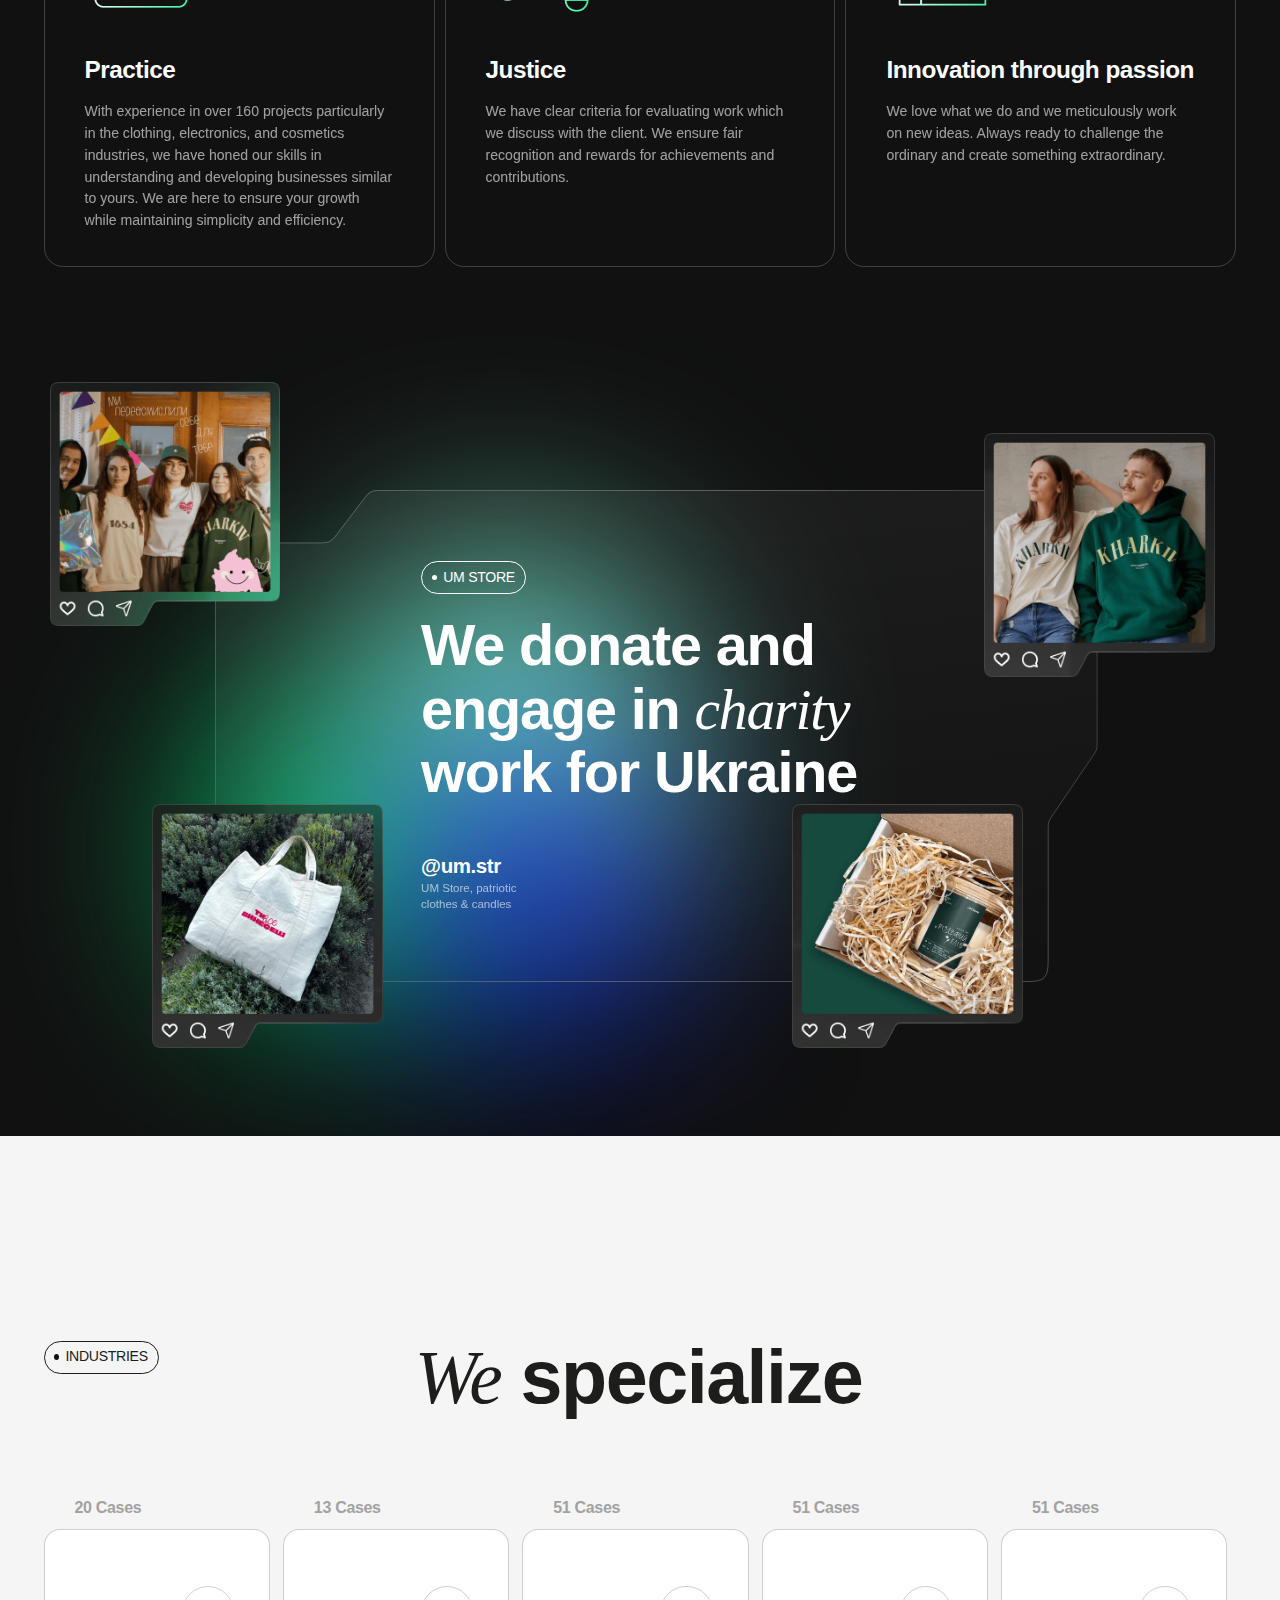
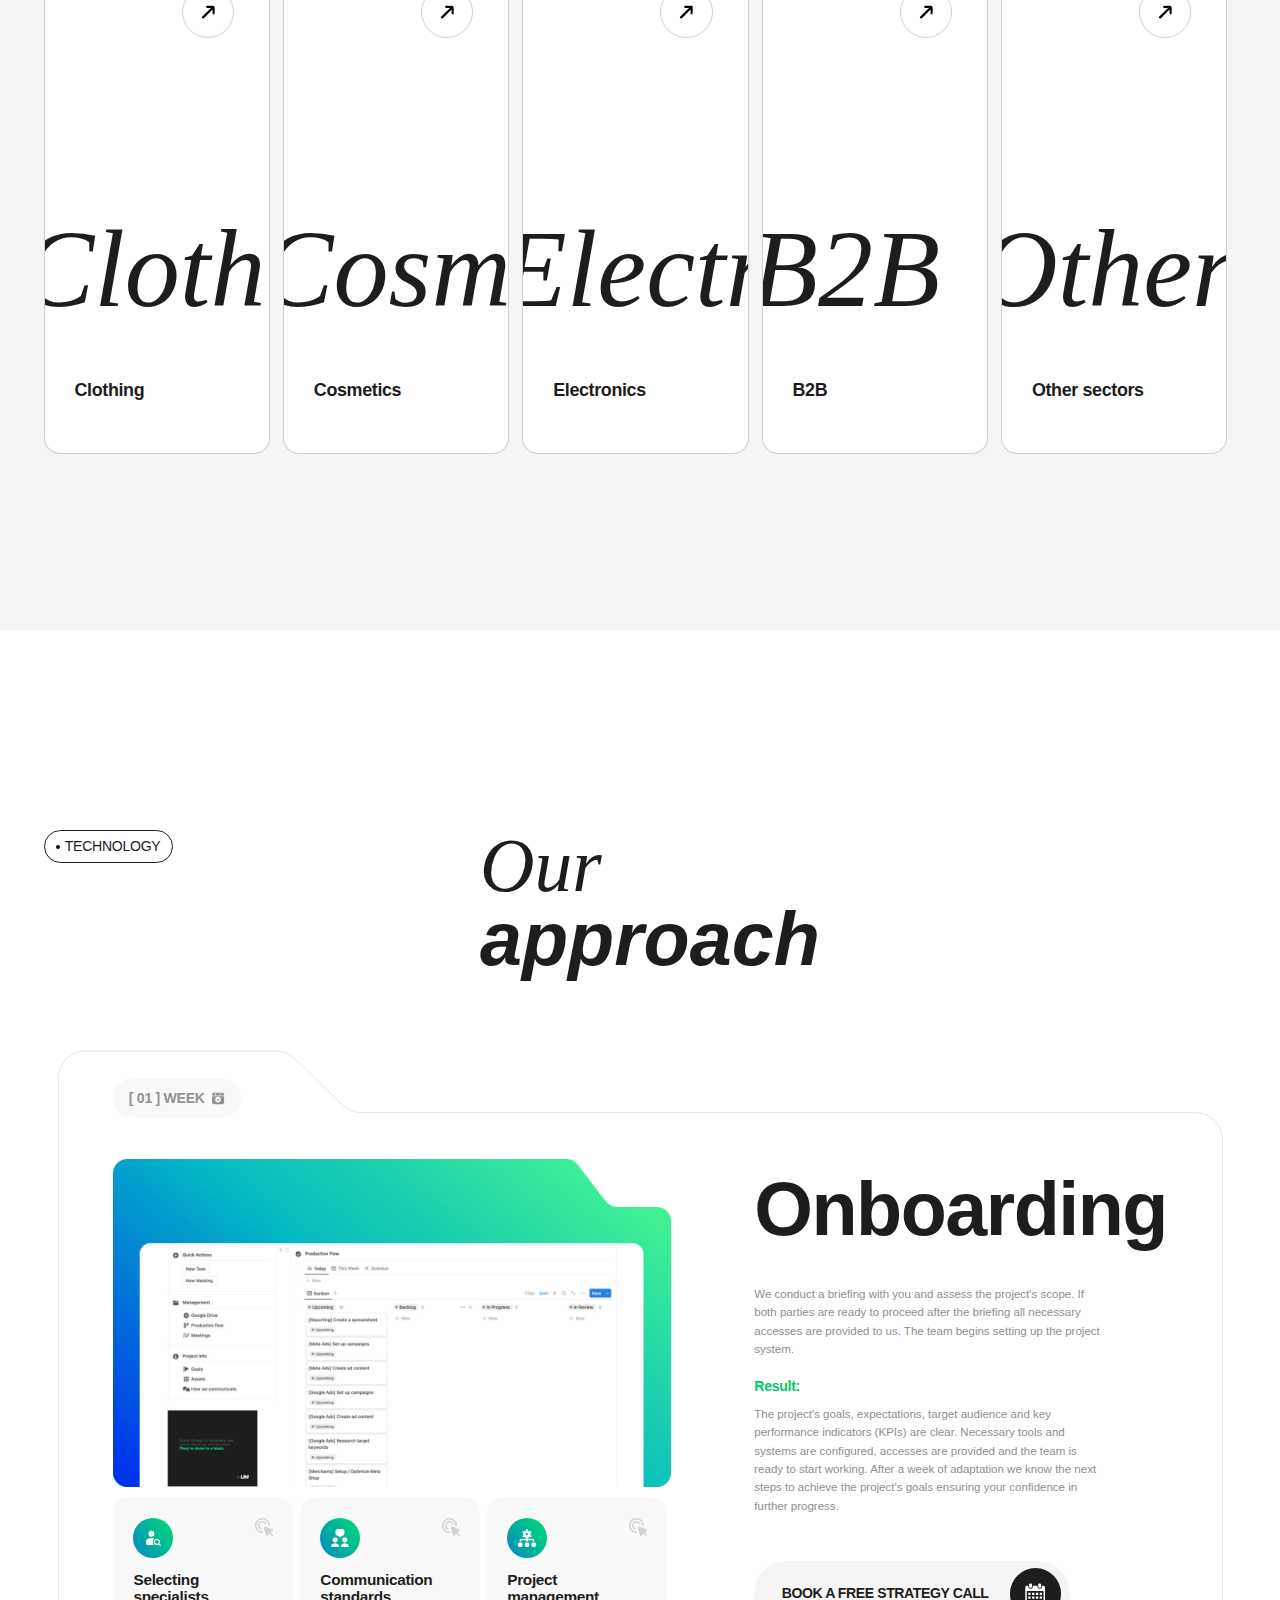
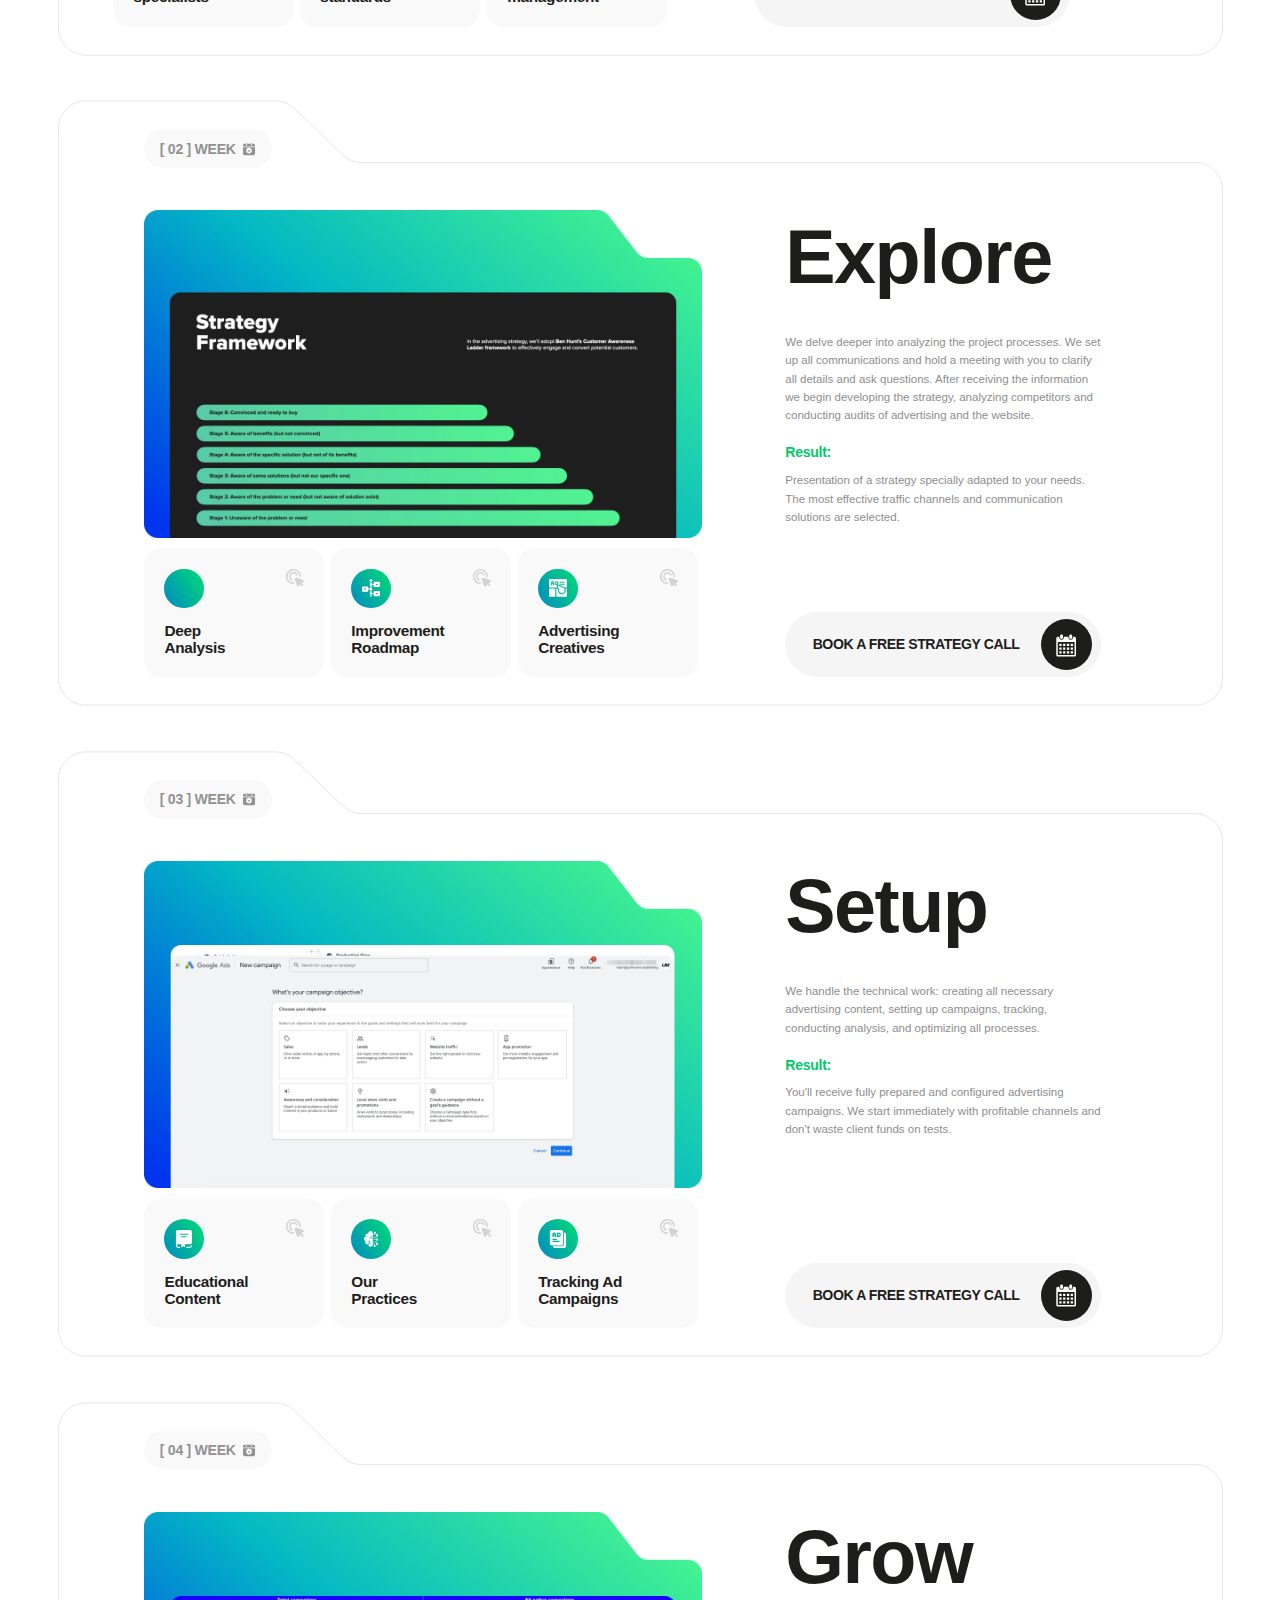
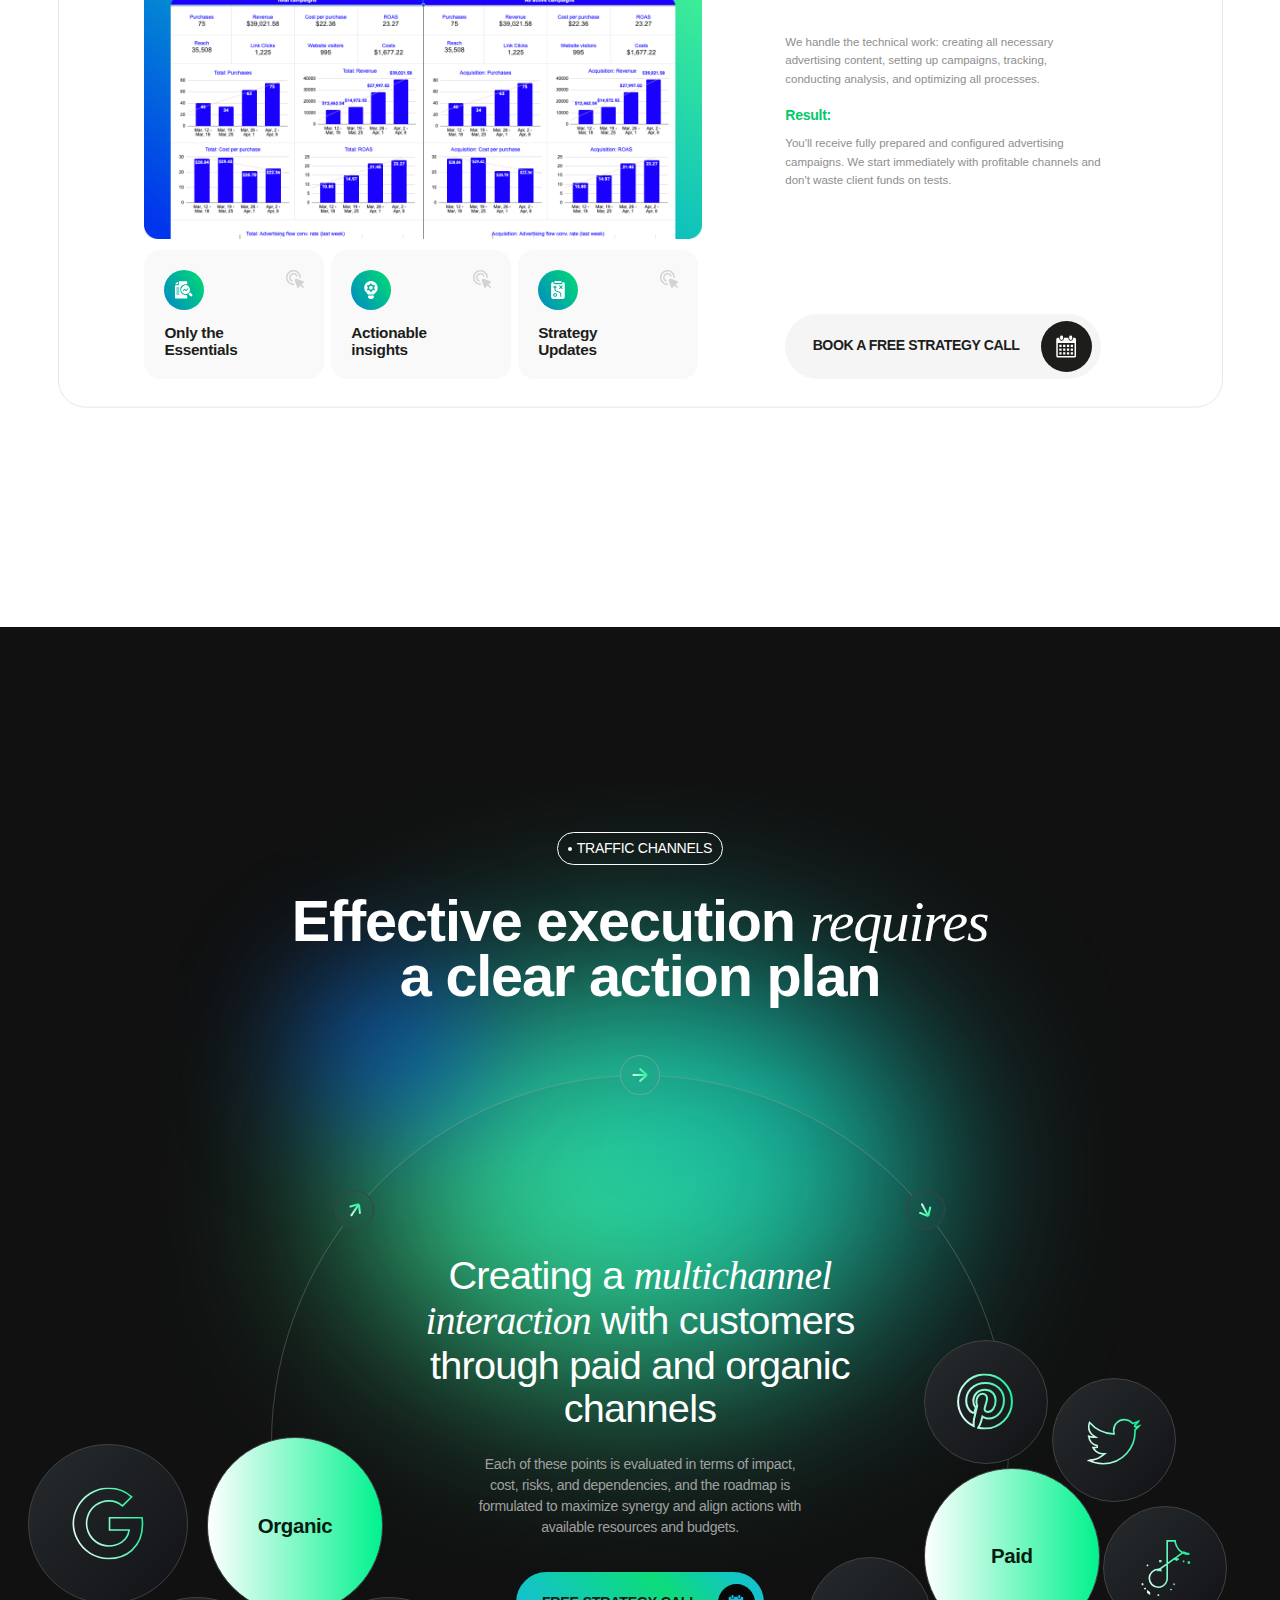
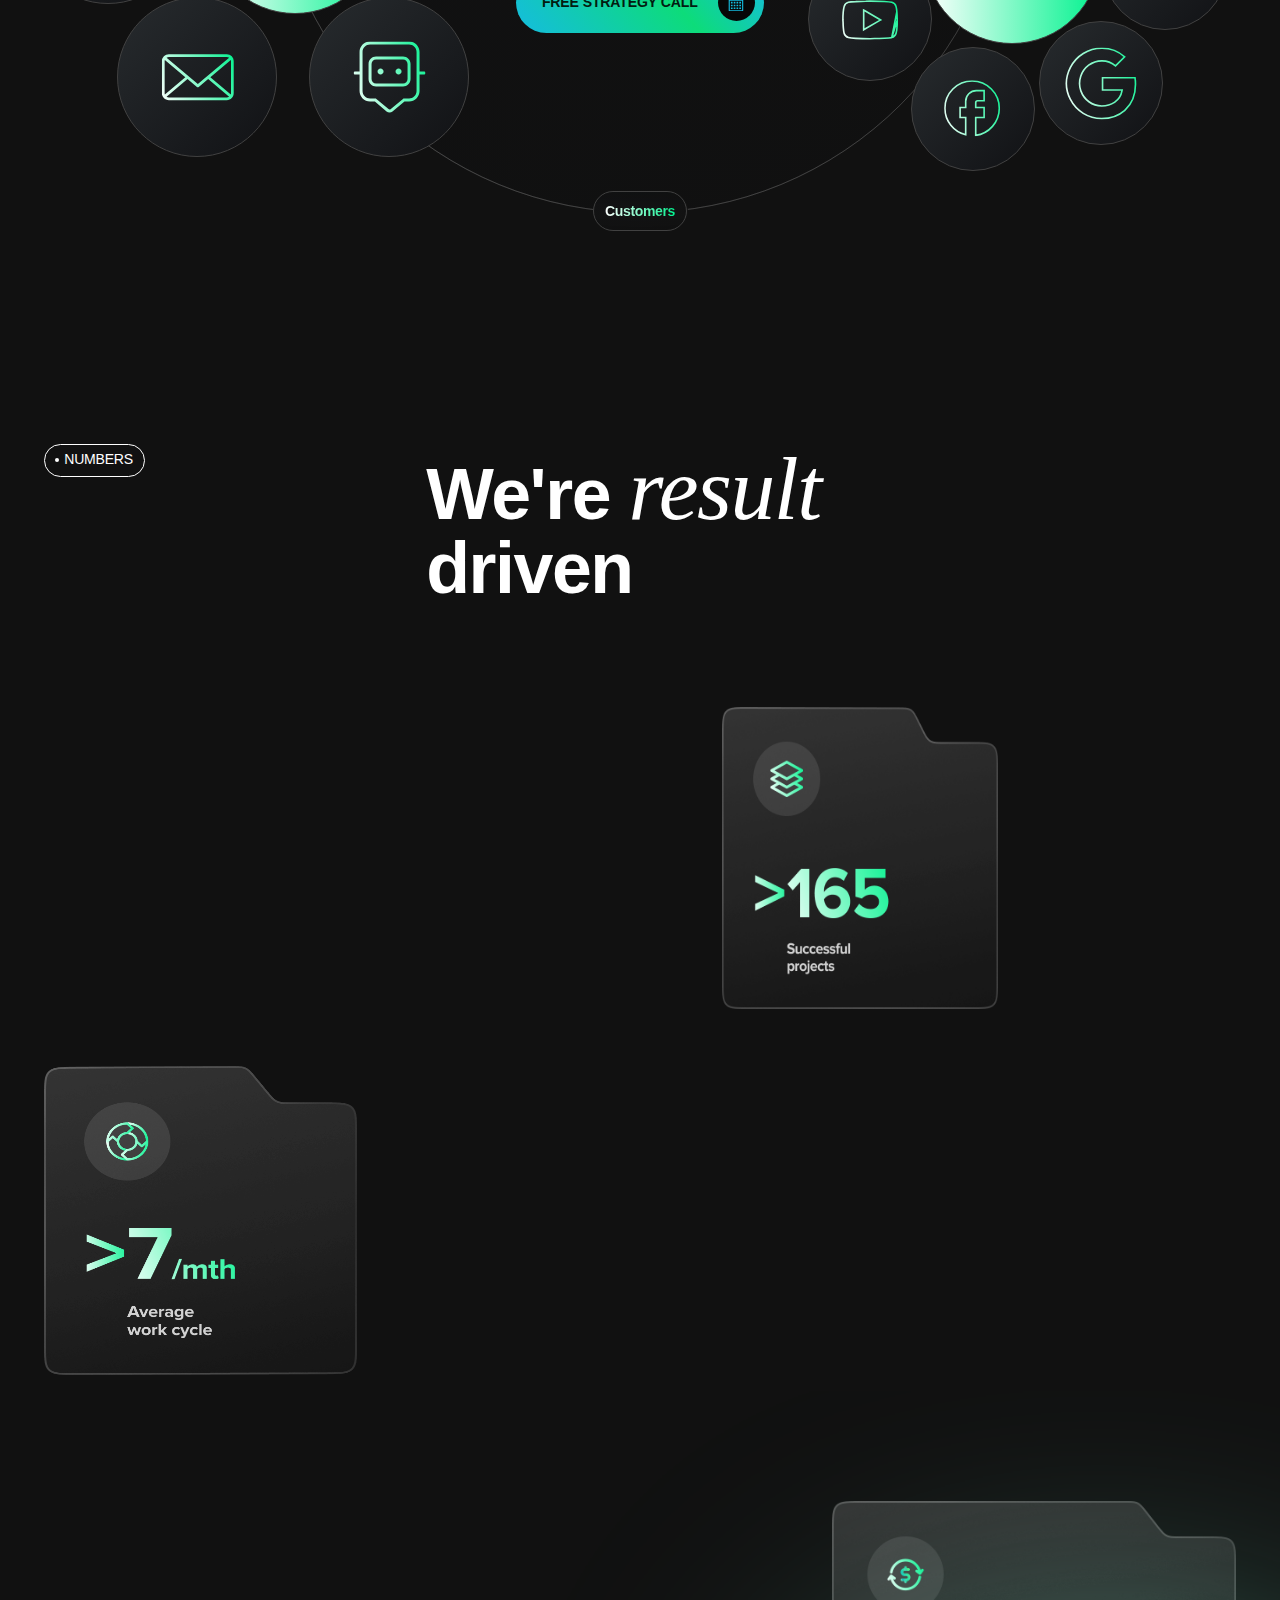
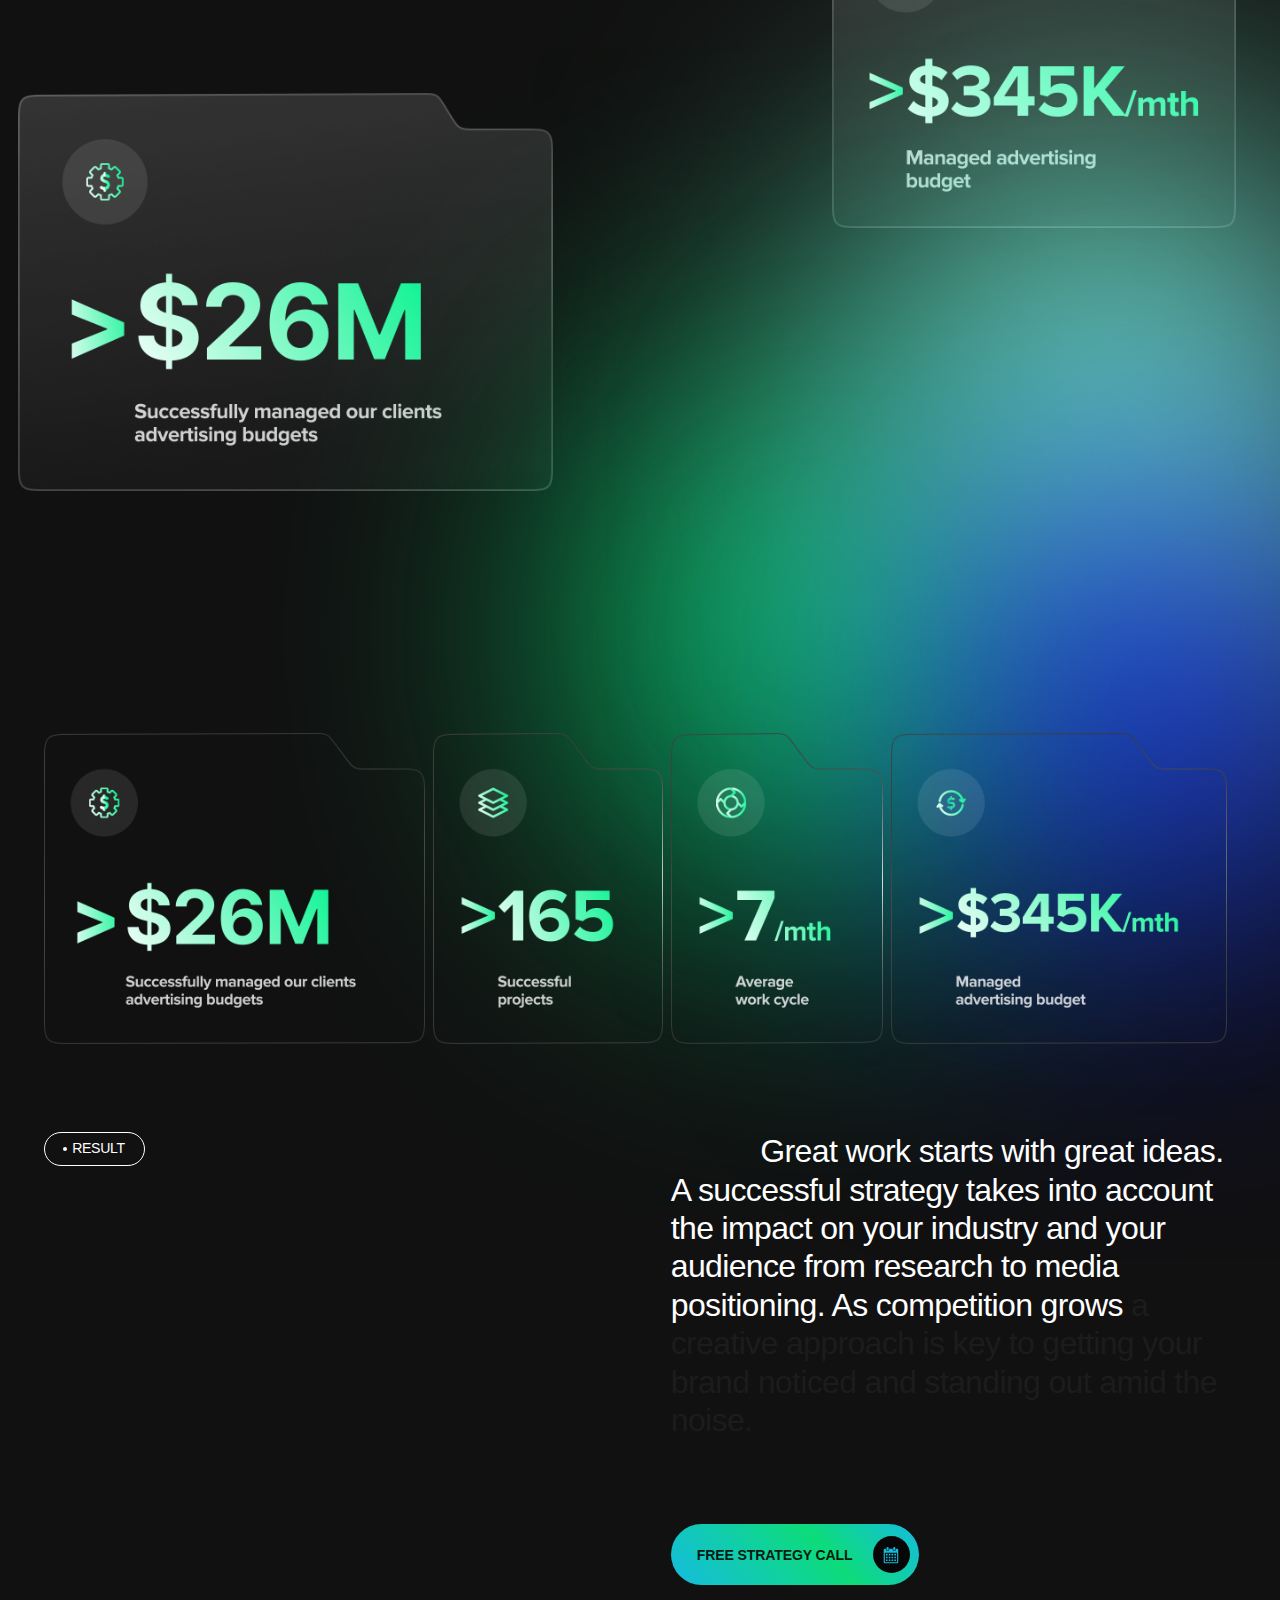
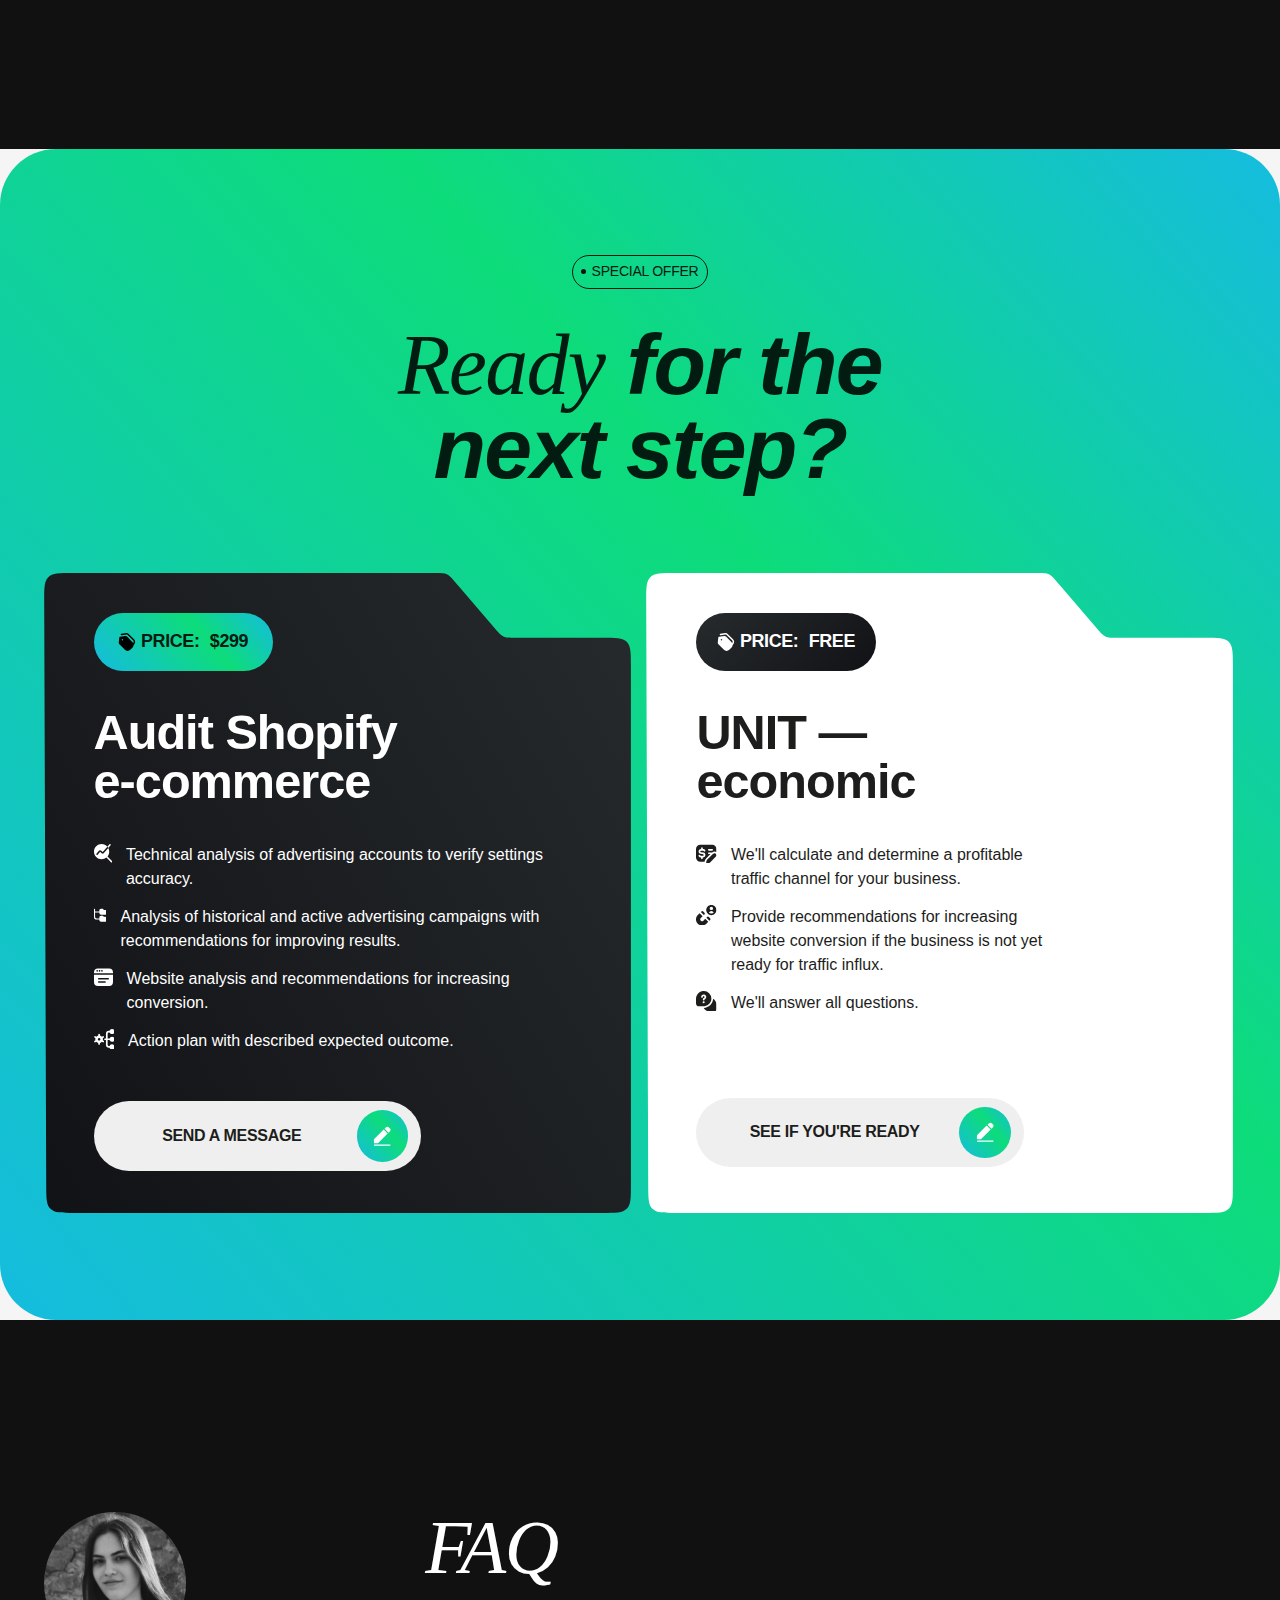
==== commit f3d86e9a: "Add some adaptive" ====
--- a/index.html
+++ b/index.html
@@ -54,19 +54,15 @@
       <section class="hero">
         <div class="container">
           <div class="hero-upper-wrap">
-            <div class="hero-career">
-              <span class="hero-career-text">CAREER</span>
-            </div>
-            <div>
+            <p class="marker-text">CAREER</p>
+            <div class="hero-title-container">
               <h1 class="hero-title">
-                Be part of where<br />
+                Be part of where
                 <span class="title-inner-word">values</span> shape business
               </h1>
               <p class="hero-text">
-                Driven by passion, sincerity toward people, care for
-                businesses,<br />
-                and a commitment to justice, we welcome bright stars who
-                value<br />
+                Driven by passion, sincerity toward people, care for businesses,
+                and a commitment to justice, we welcome bright stars who value
                 these things too – that's our magic for growing together.
               </p>
             </div>
@@ -85,43 +81,72 @@
               </p>
 
               <a class="link-border" href=""
-                ><span class="link-text">LINKEDIN</span></a
-              >
+                ><span class="link-text">LINKEDIN</span>
+                <div class="write-icon-container">
+                  <svg
+                    class="write-icon"
+                    viewBox="0 0 21 21"
+                    xmlns="http://www.w3.org/2000/svg"
+                  >
+                    <mask
+                      id="mask0_2017_3394"
+                      style="mask-type: alpha"
+                      maskUnits="userSpaceOnUse"
+                      x="0"
+                      y="1"
+                      width="21"
+                      height="18"
+                    >
+                      <path
+                        fill-rule="evenodd"
+                        clip-rule="evenodd"
+                        d="M21 1.3125H0V18.375H21V1.3125ZM7.75 9.84375C7.75 10.4982 7.19036 11.0286 6.5 11.0286C5.80964 11.0286 5.25 10.4982 5.25 9.84375C5.25 9.18931 5.80964 8.65885 6.5 8.65885C7.19036 8.65885 7.75 9.18931 7.75 9.84375ZM11.75 9.84375C11.75 10.4982 11.1904 11.0286 10.5 11.0286C9.8096 11.0286 9.25 10.4982 9.25 9.84375C9.25 9.18931 9.8096 8.65885 10.5 8.65885C11.1904 8.65885 11.75 9.18931 11.75 9.84375ZM14.5 11.0286C15.1904 11.0286 15.75 10.4982 15.75 9.84375C15.75 9.18931 15.1904 8.65885 14.5 8.65885C13.8096 8.65885 13.25 9.18931 13.25 9.84375C13.25 10.4982 13.8096 11.0286 14.5 11.0286Z"
+                        fill="#D9D9D9"
+                      />
+                    </mask>
+                    <g mask="url(#mask0_2017_3394)">
+                      <path
+                        d="M1.24219 8.65723C1.24219 5.51611 3.92848 2.96973 7.24219 2.96973H13.7422C17.0559 2.96973 19.7422 5.51611 19.7422 8.65723V11.027C19.7422 14.1681 17.0559 16.7145 13.7422 16.7145H1.24219V8.65723Z"
+                        stroke="#1D1D1B"
+                        stroke-width="1.5"
+                        stroke-linejoin="round"
+                      />
+                    </g>
+                  </svg>
+                </div>
+              </a>
             </div>
-            <div class="cards-list">
-              <div class="card">
-                <a class="link-card" href=""
-                  ><div class="left-card-side">
-                    <div class="card-open-container">
-                      <p class="card-open-text">open</p>
-                    </div>
-                    <p class="card-title2">PPC Specialist </p>
-                  </div>
-                  <div class="right-card-side">
-                    <span class="card-span">Full Time</span>
-                    <svg class="arrow-icon" width="56" height="56">
+
+            <div class="hero-cards-link">
+              <a class="hero-link-item" href="">
+                <div class="link-item-left-side">
+                  <p class="link-item-open-text">Open</p>
+                  <p class="link-item-specialize-text">PPC Specialist </p>
+                </div>
+                <div class="link-item-right-side">
+                  <p class="link-item-full-time-text">Full Time</p>
+                  <div class="right-side-arrow-container">
+                    <svg class="right-side-arrow-icon">
                       <use href="./images/icons.svg#icon-arrow-up-right"></use>
                     </svg>
                   </div>
-                </a>
-              </div>
-
-              <div class="card">
-                <a class="link-card" href=""
-                  ><div class="left-card-side">
-                    <div class="card-open-container">
-                      <p class="card-open-text">open</p>
-                    </div>
-                    <p class="card-title2">Care Manager</p>
-                  </div>
-                  <div class="right-card-side">
-                    <span class="card-span">Full Time</span>
-                    <svg class="arrow-icon" width="56" height="56">
+                </div>
+              </a>
+
+              <a class="hero-link-item" href="">
+                <div class="link-item-left-side">
+                  <p class="link-item-open-text">Open</p>
+                  <p class="link-item-specialize-text">Care Manager</p>
+                </div>
+                <div class="link-item-right-side">
+                  <p class="link-item-full-time-text">Full Time</p>
+                  <div class="right-side-arrow-container">
+                    <svg class="right-side-arrow-icon">
                       <use href="./images/icons.svg#icon-arrow-up-right"></use>
                     </svg>
                   </div>
-                </a>
-              </div>
+                </div>
+              </a>
             </div>
           </div>
         </div>
@@ -130,12 +155,10 @@
       <section>
         <div class="container culture-container">
           <div class="culture-info-wrap">
-            <div class="principales-border">
-              <span class="hero-career-text">PRINCIPALES</span>
-            </div>
+            <span class="marker-text">PRINCIPALES</span>
 
             <h2 class="culture-title">
-              <span class="inner">Our</span><br />
+              <span class="inner">Our</span>
               culture
             </h2>
 
@@ -145,22 +168,14 @@
             </p>
           </div>
 
-          <img
-            class="culture-circles"
-            src="./images/culture.png"
-            alt=""
-            width="685"
-            height="540"
-          />
+          <img class="culture-circles" src="./images/culture.png" alt="" />
         </div>
       </section>
 
       <section class="section-reviews">
         <div class="container reviews-container">
           <div class="rewies-container-upper">
-            <div class="reviews-marker-container">
-              <p class="require-marker-text">Reviews</p>
-            </div>
+            <p class="marker-text">Reviews</p>
 
             <div class="title-btn-container">
               <h2 class="reviews-title">
@@ -200,7 +215,7 @@
                 </h3>
               </div>
 
-              <div class="left-side-arrows">
+              <div class="left-side-arrows visually-hidden">
                 <button type="button" class="arrow-container">
                   <svg class="arrow-icon">
                     <use href="./images/icons.svg#icon-left-slide"></use>
@@ -314,7 +329,7 @@
       </section>
 
       <section class="google-ads-section">
-        <div class="google-ads-container">
+        <div class="container google-ads-container">
           <ul class="google-ads-list">
             <li class="google-ads-item">
               <svg class="google-ads-icon">
@@ -1915,7 +1930,7 @@
       </section>
     </main>
 
-    <footer>
+    <!-- <footer>
       <div class="container">
         <div class="main-footer-content">
           <div class="footer-title-wrap">
@@ -2005,6 +2020,6 @@
           <p>let’s discuss</p>
         </div>
       </div>
-    </footer>
+    </footer> -->
   </body>
 </html>
--- a/styles/style.css
+++ b/styles/style.css
@@ -31,9 +31,37 @@
 }
 
 .container {
-  max-width: 93vw;
-  padding: 0 10px;
+  max-width: 100vw;
+  padding: 0 3.4vw;
   margin: 0 auto;
+}
+
+.marker-text {
+  font-family: "Proxima Nova", sans-serif;
+  font-weight: 400;
+  font-size: 1.1vw;
+  line-height: 1.5vw;
+  line-height: 1.4;
+  letter-spacing: -0.02em;
+  text-transform: uppercase;
+  text-align: center;
+  color: #fff;
+  width: fit-content;
+  height: fit-content;
+  border: 1px solid #fff;
+  border-radius: 25.4vw;
+  display: flex;
+  align-items: center;
+  gap: 0.4vw;
+  padding: 0.5vw 1.1vw;
+}
+
+.marker-text::before {
+  content: "";
+  width: 0.3vw;
+  height: 0.3vw;
+  background-color: #fff;
+  border-radius: 100%;
 }
 
 /* Header */
@@ -122,7 +150,7 @@
 
 @media (max-width: 1024px) {
   .container {
-    max-width: 85.8vw;
+    max-width: 100vw;
     margin: 0 auto;
   }
 
@@ -188,44 +216,9 @@
   padding-top: 72px;
 }
 
-.hero-career {
-  border: 1px solid #fff;
-  border-radius: 366px;
-  width: 7vw;
-  height: 2.6vw;
-  display: flex;
-  justify-content: center;
-  align-items: center;
-  margin-right: 24vw;
-  padding: 10px;
-}
-
-.hero-career-text {
-  font-family: "Proxima Nova", sans-serif;
-  font-weight: 400;
-  font-size: 1.1vw;
-  line-height: 1.5vw;
-  line-height: 1.4;
-  letter-spacing: -0.02em;
-  text-transform: uppercase;
-  text-align: center;
-  color: #fff;
-  display: flex;
-  gap: 6px;
-  align-items: center;
-}
-
-.hero-career-text::before {
-  content: "";
-  width: 5px;
-  height: 5px;
-  background-color: #fff;
-  border-radius: 100%;
-}
-
 .hero-upper-wrap {
   display: flex;
-  margin-bottom: 62px;
+  margin-bottom: 4.3vw;
 }
 
 .hero-title {
@@ -236,7 +229,12 @@
   line-height: 0.96;
   letter-spacing: -0.02em;
   color: #fff;
-  margin-bottom: 36px;
+  margin-bottom: 3.4vw;
+  width: 58vw;
+}
+
+.hero-title-container {
+  margin-left: 19vw;
 }
 
 .title-inner-word {
@@ -252,7 +250,7 @@
   line-height: 1.8vw;
   line-height: 1.6;
   color: #a0a0a0;
-  max-width: 34vw;
+  width: 34vw;
 }
 
 .hero-lower-wrap {
@@ -289,74 +287,106 @@
   text-transform: uppercase;
   text-align: center;
   color: #fff;
+  width: 11vw;
+  transition: 0.5s;
+}
+
+.write-icon-container {
+  width: 3.1vw;
+  height: 3.1vw;
+  background-color: #fff;
+  border-radius: 100%;
+  display: flex;
+  justify-content: center;
+  align-items: center;
+  transition: 0.5s;
+}
+
+.write-icon {
+  width: 1.4vw;
+  height: 1.4vw;
+  transition: 0.5s;
+  fill: #1d1d1b;
 }
 
 .link-border {
   border: 1px solid #fff;
   border-radius: 11.5vw;
   width: 16.1vw;
-  height: 62px;
-  display: flex;
-  justify-content: center;
-  align-items: center;
+  height: 4.3vw;
+  display: flex;
+  justify-content: center;
+  align-items: center;
+  transition: 0.5s;
+}
+
+.link-border:hover {
+  background-color: #fff;
+}
+
+.link-border:hover .link-text {
+  color: #070707;
+}
+
+.link-border:hover .write-icon-container {
+  background-color: #000000;
+}
+
+.link-border:hover .write-icon {
+  fill: #fff;
 }
 
 .hero-lower-wrap {
   display: flex;
-}
-
-.link-card {
-  display: flex;
-  align-items: center;
   justify-content: space-between;
+}
+
+.hero-link-item {
+  display: flex;
+  align-items: center;
+  justify-content: space-between;
+  border-radius: 1.1vw;
+  padding: 2.5vw 2vw;
+  width: 65.6vw;
+  height: 8.8vw;
+  margin-bottom: 0.6vw;
   background: #26282c;
-  height: 128px;
-  border-radius: 1.1vw;
-  padding: 0 30px;
-  margin-bottom: 8px;
-  width: 59vw;
-}
-
-.link-card:hover {
+
+  transition: 0.5s;
+}
+
+.hero-link-item:hover {
   background: linear-gradient(48deg, #5cd6b3 0%, #04b8c4 0.01%, #4bfa8a 100%);
 }
 
-.left-card-side {
-  display: flex;
-  align-items: center;
-  width: 27.8vw;
-}
-
-.right-card-side {
-  display: flex;
-  align-items: center;
-  justify-content: flex-end;
-  gap: 10.4vw;
-  width: 18.6vw;
-}
-
-.card-open-text {
+.hero-link-item:hover .link-item-specialize-text {
+  color: #1d1d1b;
+}
+
+.hero-link-item:hover .link-item-full-time-text {
+  color: #1d1d1b;
+}
+
+.link-item-left-side {
+  display: flex;
+  align-items: center;
+  gap: 6.6vw;
+}
+
+.link-item-open-text {
   font-family: "Proxima Nova", sans-serif;
   font-weight: 600;
   font-size: 1.1vw;
   line-height: 1.1vw;
   line-height: 1;
   color: #fff;
-}
-
-.card-open-container {
-  display: flex;
-  align-items: center;
-  justify-content: center;
-  border-radius: 366px;
-  padding: 8px 16px;
-  width: 72px;
-  height: 40px;
-  background: #111;
-  margin-right: 96px;
-}
-
-.card-title {
+  background-color: #070707;
+  width: fit-content;
+  border-radius: 25.4vw;
+  padding: 0.8vw 1.1vw;
+}
+
+.link-item-specialize-text {
   font-family: "Proxima Nova", sans-serif;
   font-weight: 600;
   font-size: 2.9vw;
@@ -364,22 +394,15 @@
   line-height: 0.96;
   letter-spacing: -0.02em;
   color: #fff;
-  white-space: nowrap;
-}
-
-.card-title2 {
-  font-family: "Proxima Nova", sans-serif;
-  font-weight: 600;
-  font-size: 2.9vw;
-  line-height: 2.7vw;
-  line-height: 0.96;
-  letter-spacing: -0.02em;
-  color: #fff;
-  white-space: nowrap;
-  margin-right: 13vw;
-}
-
-.card-span {
+}
+
+.link-item-right-side {
+  display: flex;
+  align-items: center;
+  gap: 10.4vw;
+}
+
+.link-item-full-time-text {
   font-family: "Manrope", sans-serif;
   font-weight: 400;
   font-size: 1.1vw;
@@ -387,126 +410,141 @@
   line-height: 1;
   letter-spacing: -0.02em;
   color: #bababa;
-  white-space: nowrap;
-}
-
-.cards-list {
-  margin-left: 15vw;
+}
+
+.right-side-arrow-container {
+  width: 3.8vw;
+  height: 3.8vw;
+  background-color: #070707;
+  border-radius: 100%;
+  display: flex;
+  justify-content: center;
+  align-items: center;
+}
+
+.right-side-arrow-icon {
+  width: 1.1vw;
+  height: 1.1vw;
+  fill: #fff;
 }
 
 @media (max-width: 1024px) {
+  .marker-text {
+    font-size: 3.2vw;
+    padding: 1.6vw 3.2vw;
+    gap: 1.6vw;
+  }
+
+  .marker-text::before {
+    width: 1vw;
+    height: 1vw;
+  }
+
   .hero-upper-wrap {
     flex-direction: column;
   }
 
-  .hero-career-text {
-    font-size: 3vw;
-  }
-
-  .hero-career {
-    width: 19vw;
-    margin-bottom: 24px;
+  .hero-title-container {
+    margin-left: 0;
   }
 
   .hero-title {
-    font-weight: 800;
-    font-size: 11vw;
-    line-height: 11vw;
+    font-size: 12.2vw;
+    width: 90vw;
+    margin-top: 6.4vw;
+    margin-bottom: 10.6vw;
   }
 
   .hero-text {
-    font-size: 3.5vw;
-
-    line-height: 5.6vw;
-    max-width: 85vw;
+    font-size: 3.7vw;
+    width: 90vw;
+    margin-bottom: 5vw;
   }
 
   .hero-lower-wrap {
     flex-direction: column-reverse;
-    align-items: flex-end;
-    margin-bottom: 96px;
-  }
-
-  .left-card-side {
-    flex-direction: column;
-  }
-
-  .link-card {
+    margin-bottom: 25.6vw;
+  }
+
+  .hero-link-item {
+    width: 89vw;
+    height: 59.4vw;
+    border-radius: 4.2vw;
+    margin: 0 auto;
+    padding: 5.3vw;
     flex-direction: column;
     align-items: flex-start;
-    height: 50vw;
-    width: 85vw;
-    padding-top: 20px;
-    border-radius: 4.1vw;
-  }
-
-  .card-open-text {
-    font-weight: 600;
-    font-size: 3.5vw;
-    line-height: 3.5vw;
-  }
-
-  .card-open-container {
-    padding: 6px 12px;
-    width: 59px;
-    height: 40px;
-    margin-bottom: 24px;
-  }
-
-  .card-title {
-    font-size: 8.2vw;
-    line-height: 8.2vw;
-    margin-left: 20vw;
-  }
-
-  .card-title2 {
-    font-size: 8.2vw;
-    line-height: 8.2vw;
-    margin-left: 20vw;
-  }
-
-  .hero-image-block {
-    align-self: flex-start;
+    margin-bottom: 2.6vw;
+  }
+
+  .link-item-left-side {
+    flex-direction: column;
+    align-items: flex-start;
+  }
+
+  .link-item-open-text {
+    font-size: 3.7vw;
+    padding: 3.4vw 3.2vw;
+  }
+
+  .link-item-specialize-text {
+    font-size: 8.5vw;
+  }
+
+  .link-item-right-side {
+    gap: 49vw;
+    justify-content: space-between;
+  }
+
+  .link-item-full-time-text {
+    font-size: 3.7vw;
+  }
+
+  .right-side-arrow-container {
+    width: 14.9vw;
+    height: 14.9vw;
+  }
+
+  .right-side-arrow-icon {
+    width: 3.1vw;
+    height: 3.1vw;
   }
 
   .hero-image {
-    width: 35.8vw;
-    height: 35.8vw;
-    margin-top: 48px;
+    width: 37.3vw;
+    height: 37.3vw;
+    margin-top: 12.8vw;
   }
 
   .hero-under-text {
-    font-size: 4.6vw;
-    line-height: 5.8vw;
-    width: 60vw;
+    font-size: 4.8vw;
+    width: 53.2vw;
   }
 
   .link-text {
-    font-size: 3.59vw;
-    line-height: 3.59vw;
+    font-size: 3.7vw;
+    width: 44vw;
   }
 
   .link-border {
     border: 1px solid #fff;
-    border-radius: 42.5vw;
-    padding: 2vw;
-    width: 59vw;
-    height: 15.8vw;
+    border-radius: 44.2vw;
+    width: 61.8vw;
+    height: 16.5vw;
+  }
+
+  .write-icon-container {
+    width: 12.2vw;
+    height: 12.2vw;
+  }
+
+  .write-icon {
+    width: 5.6vw;
+    height: 5.6vw;
   }
 }
 
 /* Culture */
-
-.principales-border {
-  border: 1px solid #fff;
-  border-radius: 25.4vw;
-  padding: 8px 16px;
-  width: 8.7vw;
-  display: flex;
-  justify-content: center;
-  align-items: center;
-  margin-bottom: 32px;
-}
 
 .culture-title {
   font-family: "Proxima Nova", sans-serif;
@@ -517,7 +555,14 @@
   line-height: 1;
   letter-spacing: -0.02em;
   color: #fff;
-  margin-bottom: 76px;
+  margin-bottom: 5.2vw;
+  margin-top: 2.2vw;
+  width: 25vw;
+}
+
+.culture-circles {
+  width: 47.5vw;
+  height: 37.5vw;
 }
 
 .inner {
@@ -543,7 +588,7 @@
 
 .culture-container {
   display: flex;
-  margin-bottom: 75px;
+  margin-bottom: 5.2vw;
 }
 
 .culture-info-wrap {
@@ -557,6 +602,17 @@
   .culture-circles {
     width: 89vw;
     height: 70vw;
+  }
+
+  .culture-title {
+    font-size: 14.9vw;
+    width: 80vw;
+    margin-bottom: 8vw;
+  }
+
+  .culture-text {
+    font-size: 6.4vw;
+    margin-bottom: 11.7vw;
   }
 }
 
@@ -2808,16 +2864,6 @@
   padding-top: 15.9vw;
 }
 
-.reviews-marker-container {
-  border: 1px solid #fff;
-  border-radius: 25.4vw;
-  width: 7.4vw;
-  height: 2.6vw;
-  display: flex;
-  justify-content: center;
-  align-items: center;
-}
-
 .reviews-title {
   font-family: "Proxima Nova", sans-serif;
   font-weight: 700;
@@ -2977,8 +3023,9 @@
 .reviews-container {
   background-image: url(../images/reviews-bg.svg);
   background-repeat: no-repeat;
-  background-size: 93vw 70.9vw;
+  background-size: 124vw 73.9vw;
   padding-left: 4.1vw;
+  background-position: center;
   padding-top: 4.8vw;
   padding-right: 3.4vw;
   padding-bottom: 10vw;
@@ -2986,7 +3033,7 @@
 
 .rewies-container-upper {
   display: flex;
-  gap: 15.7vw;
+  gap: 22.7vw;
 
   margin-bottom: 5vw;
 }
@@ -3045,6 +3092,136 @@
   gap: 1.1vw;
 }
 
+@media (max-width: 1024px) {
+  .reviews-container {
+    background-image: url(../images/reviews-mobile-bg.png);
+    background-repeat: no-repeat;
+    background-size: 100vw 288vw;
+    background-position: 0 0;
+    padding-bottom: 22vw;
+  }
+
+  .rewies-container-upper {
+    flex-direction: column;
+    gap: 6.4vw;
+  }
+
+  .title-btn-container {
+  }
+
+  .reviews-title {
+    font-size: 9.6vw;
+    width: 73.7vw;
+    margin-bottom: 12.8vw;
+  }
+
+  .better-span {
+  }
+
+  .reviews-btn {
+    border-radius: 44.2vw;
+    width: 66.1vw;
+    height: 16.5vw;
+  }
+
+  .reviews-btn-text {
+    font-size: 3.7vw;
+    width: 51.5vw;
+  }
+
+  .reviews-icon-container {
+    width: 11.2vw;
+    height: 11.2vw;
+  }
+
+  .reviews-btn-icon {
+    width: 4.2vw;
+    height: 4.2vw;
+  }
+
+  .rewies-container-lover {
+    flex-direction: column;
+    margin-top: 12.8vw;
+  }
+
+  .lover-container-left-side {
+  }
+
+  .label-container {
+    align-items: flex-start;
+    gap: 5.6vw;
+  }
+
+  .reviews-label-rating {
+    font-size: 17vw;
+  }
+
+  .reviews-label-icon {
+    width: 19.6vw;
+    height: 19vw;
+  }
+
+  .left-side-title {
+    font-size: 5.6vw;
+    width: 65.4vw;
+    margin-bottom: 14.9vw;
+  }
+
+  .lover-container-right-side {
+    /* flex-direction: column; */
+    gap: 2.6vw;
+  }
+
+  .review-card-container {
+    background-position: 0;
+    background-size: 77.3vw 122vw;
+    padding: 8vw 5.3vw;
+  }
+
+  .rating-container {
+    border-radius: 2.1vw;
+    width: 44.5vw;
+    height: 10.9vw;
+    margin-bottom: 6.4vw;
+  }
+
+  .star-icon {
+    width: 5.6vw;
+    height: 5.6vw;
+  }
+
+  .rating-value {
+    font-size: 5.6vw;
+  }
+
+  .upwork-icon {
+    width: 20.8vw;
+    height: 6.6vw;
+  }
+
+  .review-card-text {
+    font-size: 4.8vw;
+    width: 67.3vw;
+    margin-bottom: 16.2vw;
+  }
+
+  .card-text-span {
+  }
+
+  .location-container {
+  }
+
+  .location-icon {
+    width: 5.6vw;
+    height: 5.6vw;
+    margin-right: 3.2vw;
+  }
+
+  .location-country {
+    font-size: 4.2vw;
+  }
+}
+
 /* Google ADS section */
 
 .google-ads-section {
@@ -3087,6 +3264,33 @@
   text-align: center;
   color: #fff;
   width: 12vw;
+}
+
+@media (max-width: 1024px) {
+  .google-ads-section {
+  }
+
+  .google-ads-container {
+  }
+
+  .google-ads-list {
+  }
+
+  .google-ads-item {
+    width: 65.6vw;
+    height: 65.6vw;
+    flex-shrink: 0;
+  }
+
+  .google-ads-icon {
+    width: 26.6vw;
+    height: 26.6vw;
+  }
+
+  .google-ads-text {
+    font-size: 3.7vw;
+    width: 40vw;
+  }
 }
 
 /* Team section */
@@ -3175,8 +3379,9 @@
 
 .team-list {
   display: flex;
+  flex-direction: row;
   gap: 1.3vw;
-  flex-wrap: wrap;
+  height: 36vw;
 }
 
 .team-list-item:nth-child(1) {
@@ -3404,6 +3609,10 @@
   padding-top: 0.4vw;
 }
 
+.team-list-item:nth-child(even) {
+  align-self: flex-end;
+}
+
 .team-member-specialize {
   font-family: "Manrope", sans-serif;
   font-weight: 500;
@@ -3430,12 +3639,11 @@
   margin-right: 0.4vw;
 }
 
-.team-list {
-}
-
 .team-list-item {
   position: relative;
   overflow: hidden;
+  transition: 0.5s;
+  flex-shrink: 0;
 }
 
 .team-hover-container {
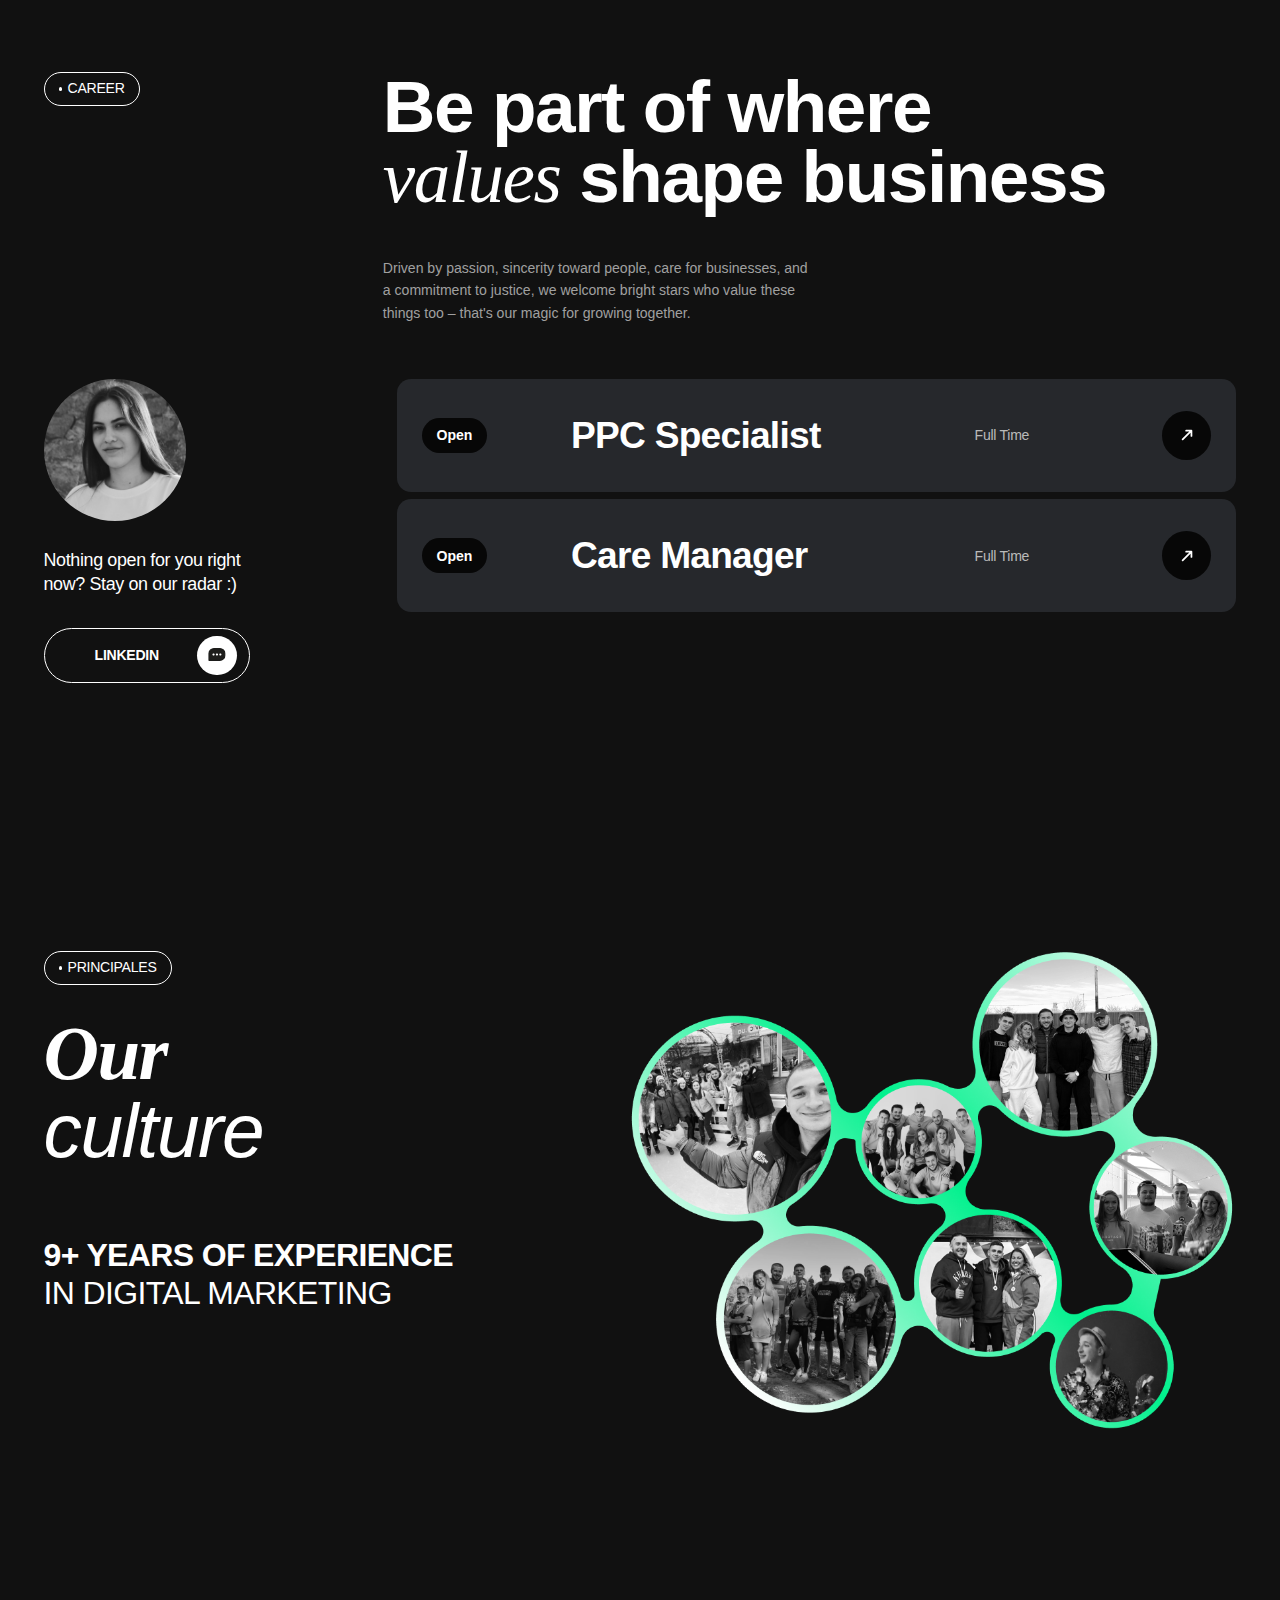
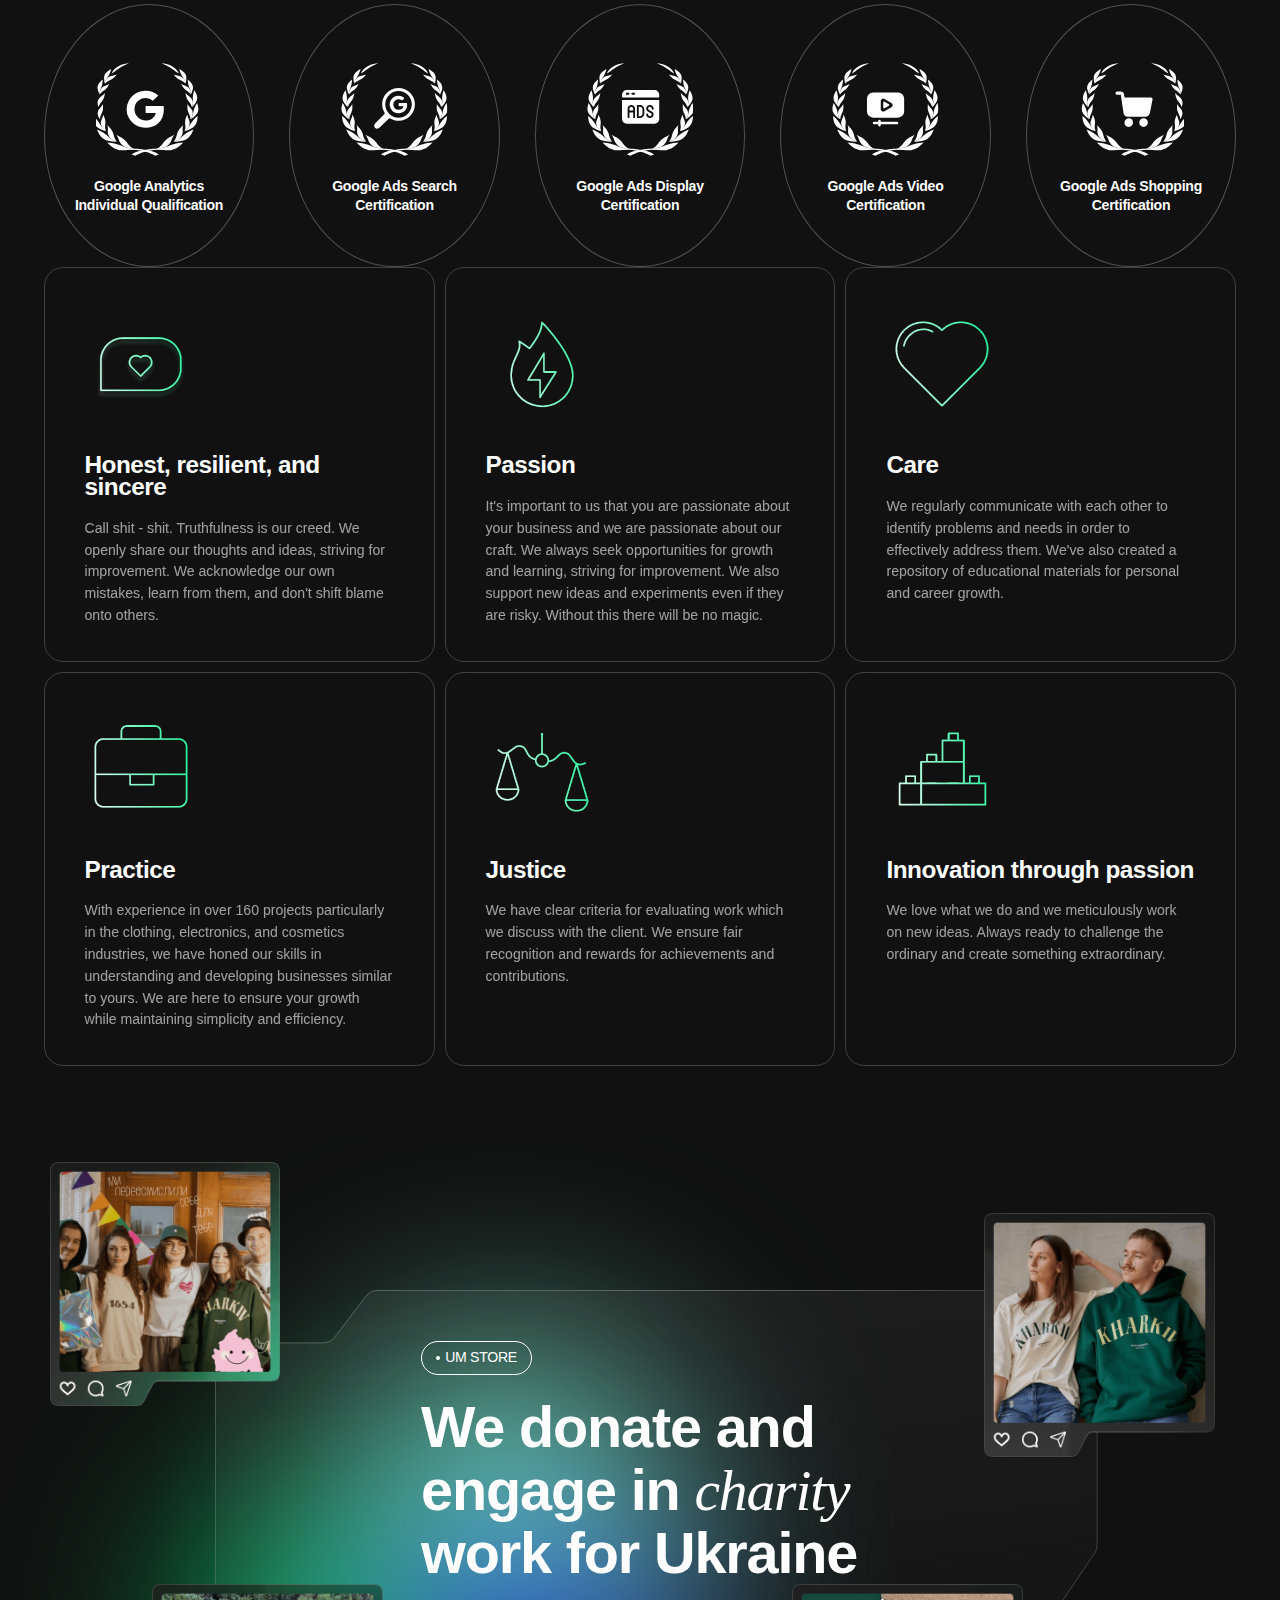
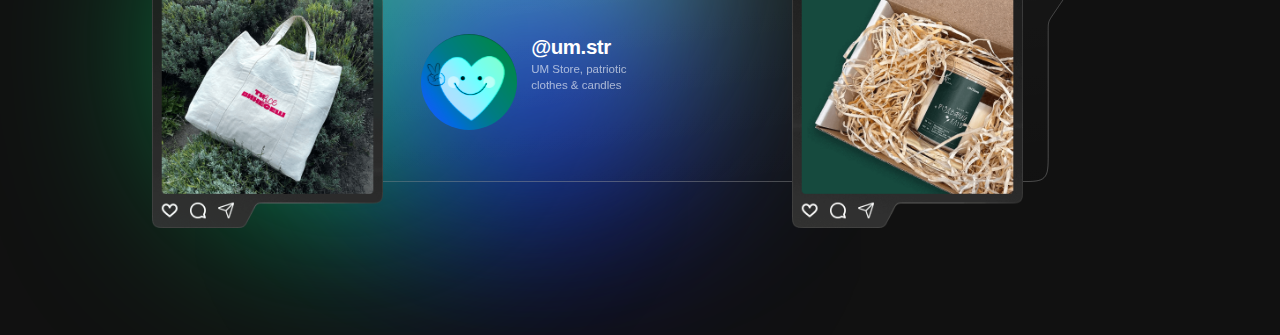
==== commit 3c2aeeaf: "adaptive" ====
--- a/index.html
+++ b/index.html
@@ -172,7 +172,7 @@
         </div>
       </section>
 
-      <section class="section-reviews">
+      <!-- <section class="section-reviews">
         <div class="container reviews-container">
           <div class="rewies-container-upper">
             <p class="marker-text">Reviews</p>
@@ -326,7 +326,7 @@
             </div>
           </div>
         </div>
-      </section>
+      </section> -->
 
       <section class="google-ads-section">
         <div class="container google-ads-container">
@@ -379,11 +379,9 @@
         </div>
       </section>
 
-      <section class="team-section">
+      <!-- <section class="team-section">
         <div class="container">
-          <div class="tean-marker-container">
-            <p class="require-marker-text">OUR TEAM</p>
-          </div>
+          <p class="marker-text team-mobile-marker-position">OUR TEAM</p>
 
           <h2 class="team-title">
             We've joined <span class="forces-span">forces</span> to turn bold
@@ -718,7 +716,7 @@
             </ul>
           </div>
         </div>
-      </section>
+      </section> -->
 
       <section>
         <div class="container">
@@ -856,28 +854,40 @@
         <div class="container">
           <div class="wrap-image">
             <div class="inrenal-wrap">
-              <div class="um-marker-container">
-                <p class="um-marker-text">UM STORE</p>
-              </div>
+              <p class="marker-text marker-margin">UM STORE</p>
+
               <h2 class="um-title">
                 We donate and engage in
                 <span class="charity">charity</span> work for Ukraine
               </h2>
 
-              <div class="under-wrap">
-                <p class="under-title">@um.str</p>
-                <p class="under-text">UM Store, patriotic clothes & candles</p>
+              <div class="um-under-wrap">
+                <img class="um-heart" src="./images/um-heart.svg" alt="heart" />
+                <div class="under-wrap">
+                  <p class="under-title">@um.str</p>
+                  <p class="under-text">
+                    UM Store, patriotic clothes & candles
+                  </p>
+                </div>
               </div>
               <img src="./images/inst_card-2.png" alt="" class="inst-card2" />
               <img src="./images/inst_card1.png" alt="" class="inst-card1" />
-              <img src="./images/inst_card-4.png" alt="" class="inst-card3" />
-              <img src="./images/inst_card3.png" alt="" class="inst-card4" />
+              <img
+                src="./images/inst_card-4.png"
+                alt=""
+                class="inst-card3 visually-hidden"
+              />
+              <img
+                src="./images/inst_card3.png"
+                alt=""
+                class="inst-card4 visually-hidden"
+              />
             </div>
           </div>
         </div>
       </section>
 
-      <section class="section-specialize">
+      <!-- <section class="section-specialize">
         <div class="container">
           <div class="specialize-title-block">
             <div class="industries-block">
@@ -1927,7 +1937,7 @@
             </ul>
           </div>
         </div>
-      </section>
+      </section> -->
     </main>
 
     <!-- <footer>
--- a/styles/style.css
+++ b/styles/style.css
@@ -694,6 +694,7 @@
 
   .card-item {
     height: max-content;
+    border-radius: 5.8vw;
   }
 }
 
@@ -2124,40 +2125,8 @@
   background-repeat: no-repeat;
 }
 
-.um-marker-text {
-  font-family: "Proxima Nova", sans-serif;
-  font-weight: 400;
-  font-size: 1.1vw;
-  line-height: 1.5vw;
-  line-height: 1.4;
-  letter-spacing: -0.02em;
-  text-transform: uppercase;
-  text-align: center;
-  color: #fff;
-  display: flex;
-  align-items: center;
-}
-
-.um-marker-container {
-  border: 1px solid #fff;
-  border-radius: 25.4vw;
-  width: 8.2vw;
-  height: 2.6vw;
-  display: flex;
-  justify-content: center;
-  align-items: center;
-  /* margin-top: -6vw; */
+.marker-margin {
   margin-bottom: 1.6vw;
-}
-
-.um-marker-text::before {
-  content: "";
-  width: 5px;
-  height: 5px;
-  background-color: #fff;
-  display: inline-block;
-  border-radius: 100%;
-  margin-right: 6px;
 }
 
 .um-title {
@@ -2248,6 +2217,73 @@
   color: #fff;
   opacity: 0.6;
   width: 10.5vw;
+}
+
+.um-under-wrap {
+  display: flex;
+  gap: 1.1vw;
+}
+
+@media (max-width: 1024px) {
+  .section-um-store {
+    margin-top: 53vw;
+  }
+  .wrap-image {
+    background-image: url(../images/um-section-mob-bg.svg);
+    background-repeat: no-repeat;
+    height: 110.4vw;
+    background-size: 95vw;
+    padding-top: 21vw;
+    justify-content: flex-start;
+  }
+
+  .marker-margin {
+    margin-bottom: 2.4vw;
+  }
+
+  .um-title {
+    font-size: 9.6vw;
+    width: 72.8vw;
+  }
+
+  .charity {
+  }
+
+  .um-under-wrap {
+    align-items: center;
+    gap: 4vw;
+  }
+
+  .under-wrap {
+  }
+
+  .um-heart {
+    width: 23vw;
+    height: 23vw;
+  }
+
+  .under-title {
+    font-size: 5.6vw;
+  }
+
+  .under-text {
+    font-size: 3.2vw;
+    width: 33.5vw;
+  }
+
+  .inst-card1 {
+    width: 53.5vw;
+    height: 56.8vw;
+    top: -62vw;
+    left: 28vw;
+  }
+
+  .inst-card2 {
+    width: 53.5vw;
+    height: 56.8vw;
+    top: 75vw;
+    left: -7vw;
+  }
 }
 
 /* Nextstep-section */
@@ -3729,3 +3765,153 @@
 .team-list-item:hover .team-member-info {
   opacity: 0;
 }
+
+@media (max-width: 1024px) {
+  .team-title {
+    font-size: 9.6vw;
+    width: 90.9vw;
+    margin-top: 6.4vw;
+    margin-bottom: 10.6vw;
+  }
+
+  .forces-span {
+  }
+
+  .team-btn {
+    border-radius: 44.2vw;
+    width: 59.2vw;
+    height: 16.5vw;
+    margin-bottom: 17vw;
+  }
+
+  .team-btn-text {
+    font-size: 3.7vw;
+    width: 43.4vw;
+  }
+
+  .team-btn-icon-container {
+    width: 12.2vw;
+    height: 12.2vw;
+  }
+
+  .team-btn-icon {
+    width: 5.6vw;
+    height: 5.6vw;
+  }
+
+  .team-mobile-marker-position {
+    margin: 0 auto;
+  }
+
+  .team-list {
+    gap: 2.3vw;
+    height: 102vw;
+  }
+
+  .team-list-item {
+    width: 80vw !important;
+    height: 108vw !important;
+    border-radius: 6.5vw !important;
+    padding: 6.9vw !important;
+  }
+
+  .team-item-plus-container {
+    width: 8.2vw;
+    height: 8.2vw;
+  }
+  .team-item-plus-icon {
+    width: 3.4vw;
+    height: 3.4vw;
+  }
+
+  .team-member-name-comtainer {
+  }
+
+  .team-list-item:nth-child(1) .team-member-name-comtainer {
+    background-size: 36.4vw 18.5vw;
+    width: 37.6vw;
+    height: 20.5vw;
+  }
+
+  .team-list-item:nth-child(2) .team-member-name-comtainer {
+    background-size: 36.4vw 18.5vw;
+    width: 37.6vw;
+    height: 20.5vw;
+  }
+
+  .team-list-item:nth-child(3) .team-member-name-comtainer {
+    background-size: 30.4vw 18.5vw;
+    width: 37.6vw;
+    height: 20.5vw;
+  }
+
+  .team-list-item:nth-child(4) .team-member-name-comtainer {
+    background-size: 50.4vw 18.5vw;
+    width: 65.6vw;
+    height: 20.5vw;
+  }
+
+  .team-list-item:nth-child(5) .team-member-name-comtainer {
+    background-size: 38.4vw 18.5vw;
+    width: 39.6vw;
+    height: 20.5vw;
+  }
+
+  .team-list-item:nth-child(6) .team-member-name-comtainer {
+    background-size: 55.4vw 18.5vw;
+    width: 57.6vw;
+    height: 20.5vw;
+  }
+
+  .team-list-item:nth-child(7) .team-member-name-comtainer {
+    background-size: 43.4vw 18.5vw;
+    width: 47.6vw;
+    height: 20.5vw;
+  }
+
+  .team-list-item:nth-child(8) .team-member-name-comtainer {
+    background-size: 28.4vw 18.5vw;
+    width: 37.6vw;
+    height: 20.5vw;
+  }
+
+  .team-list-item:nth-child(9) .team-member-name-comtainer {
+    background-size: 44.4vw 18.5vw;
+    width: 45.6vw;
+    height: 20.5vw;
+  }
+
+  .team-member-name {
+    font-size: 7.4vw;
+  }
+
+  .team-member-specialize-container {
+  }
+
+  .team-member-specialize {
+    font-size: 3.4vw;
+    padding: 1.3vw 2.6vw;
+  }
+
+  .team-member-specialize::before {
+    width: 1vw;
+    height: 1vw;
+  }
+
+  .team-member-images {
+    width: 80vw;
+    height: 108vw;
+  }
+
+  .team-hover-container {
+  }
+
+  .team-member-hover-name {
+  }
+
+  .team-member-hover-specialize {
+  }
+
+  .team-member-hover-text {
+  }
+}
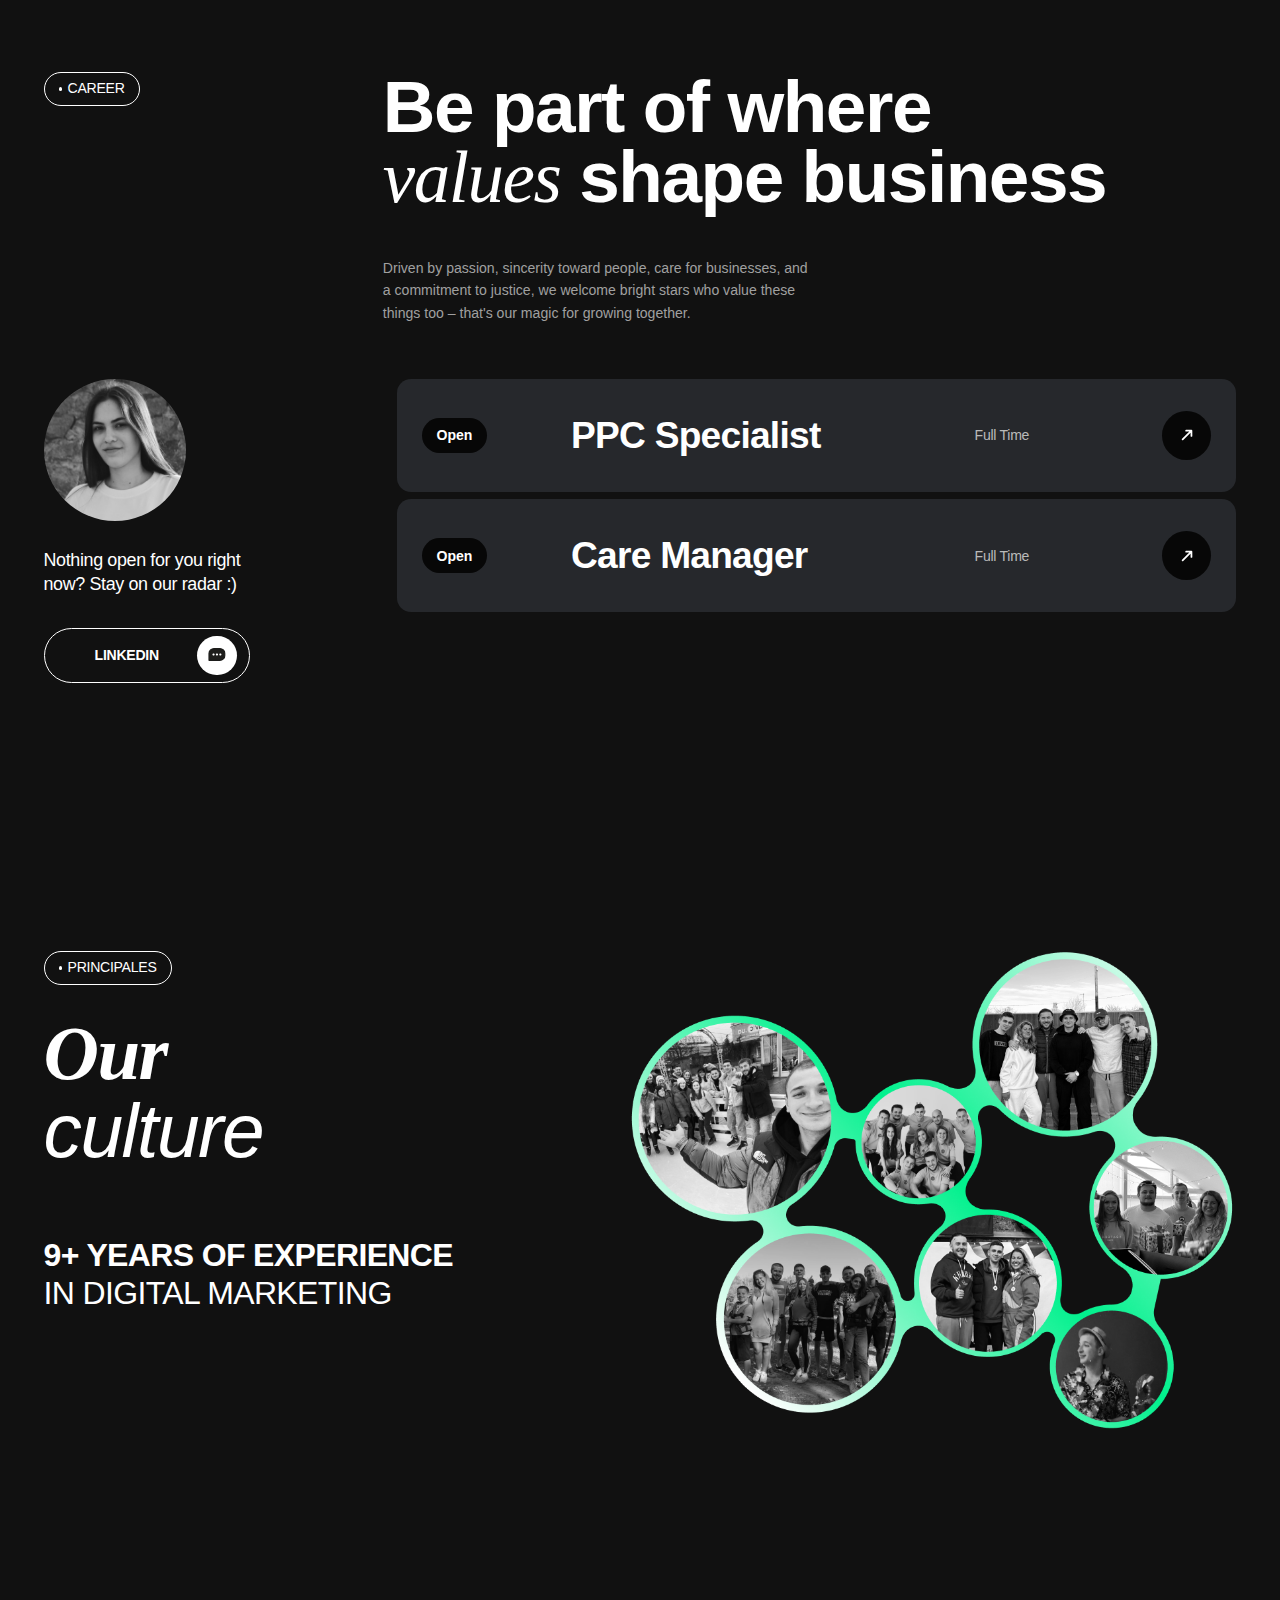
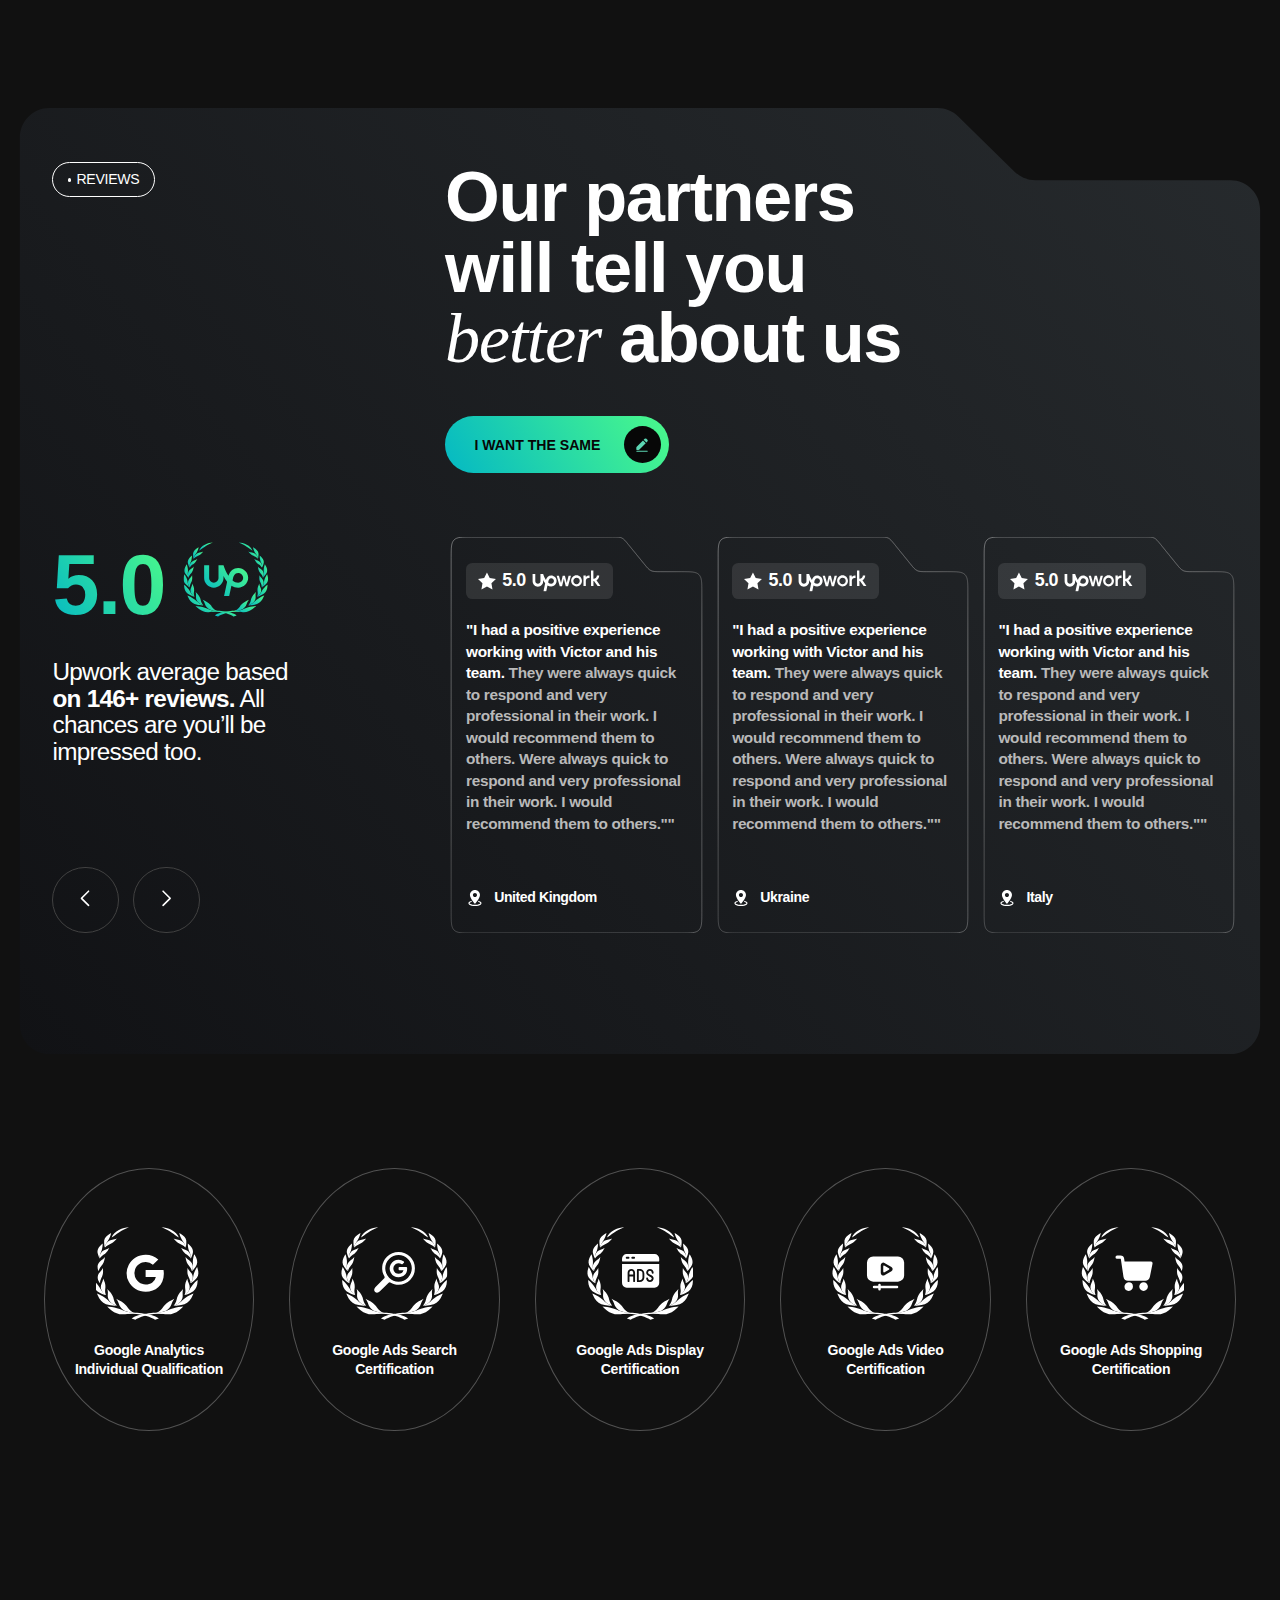
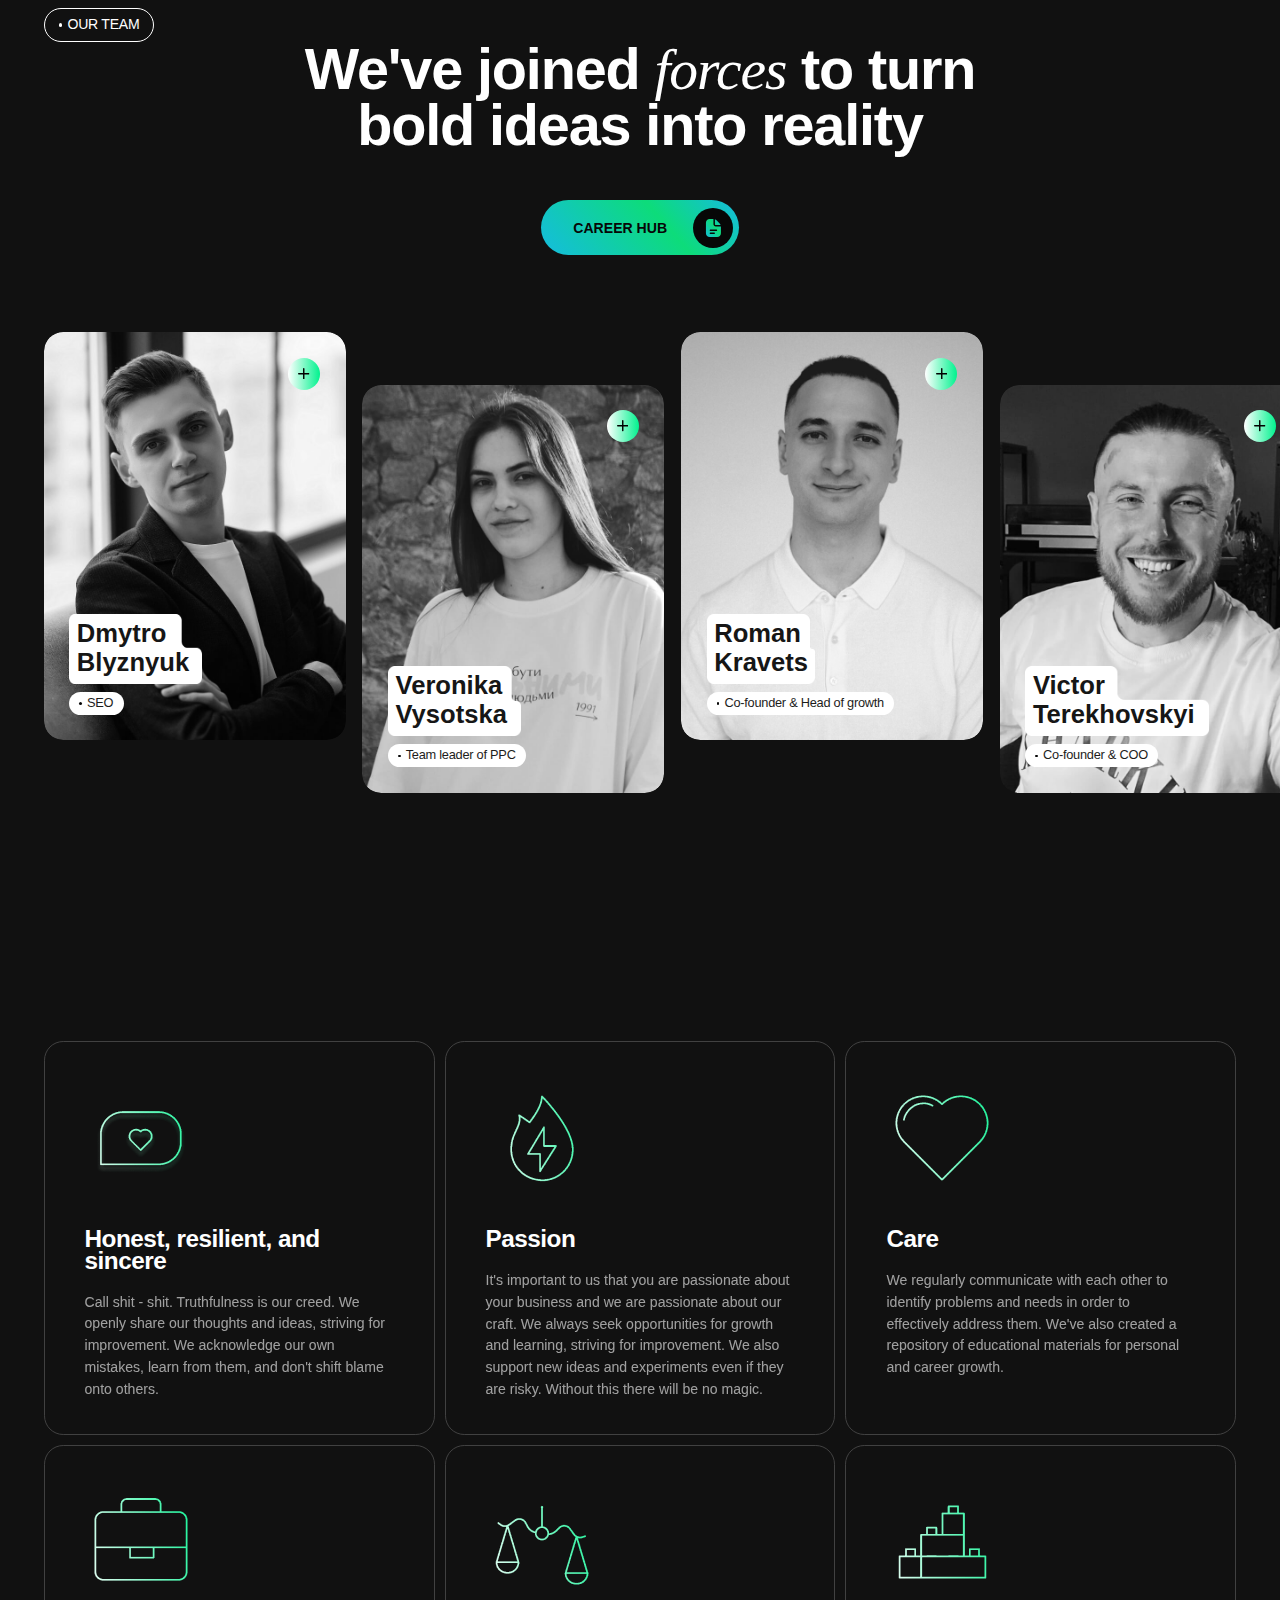
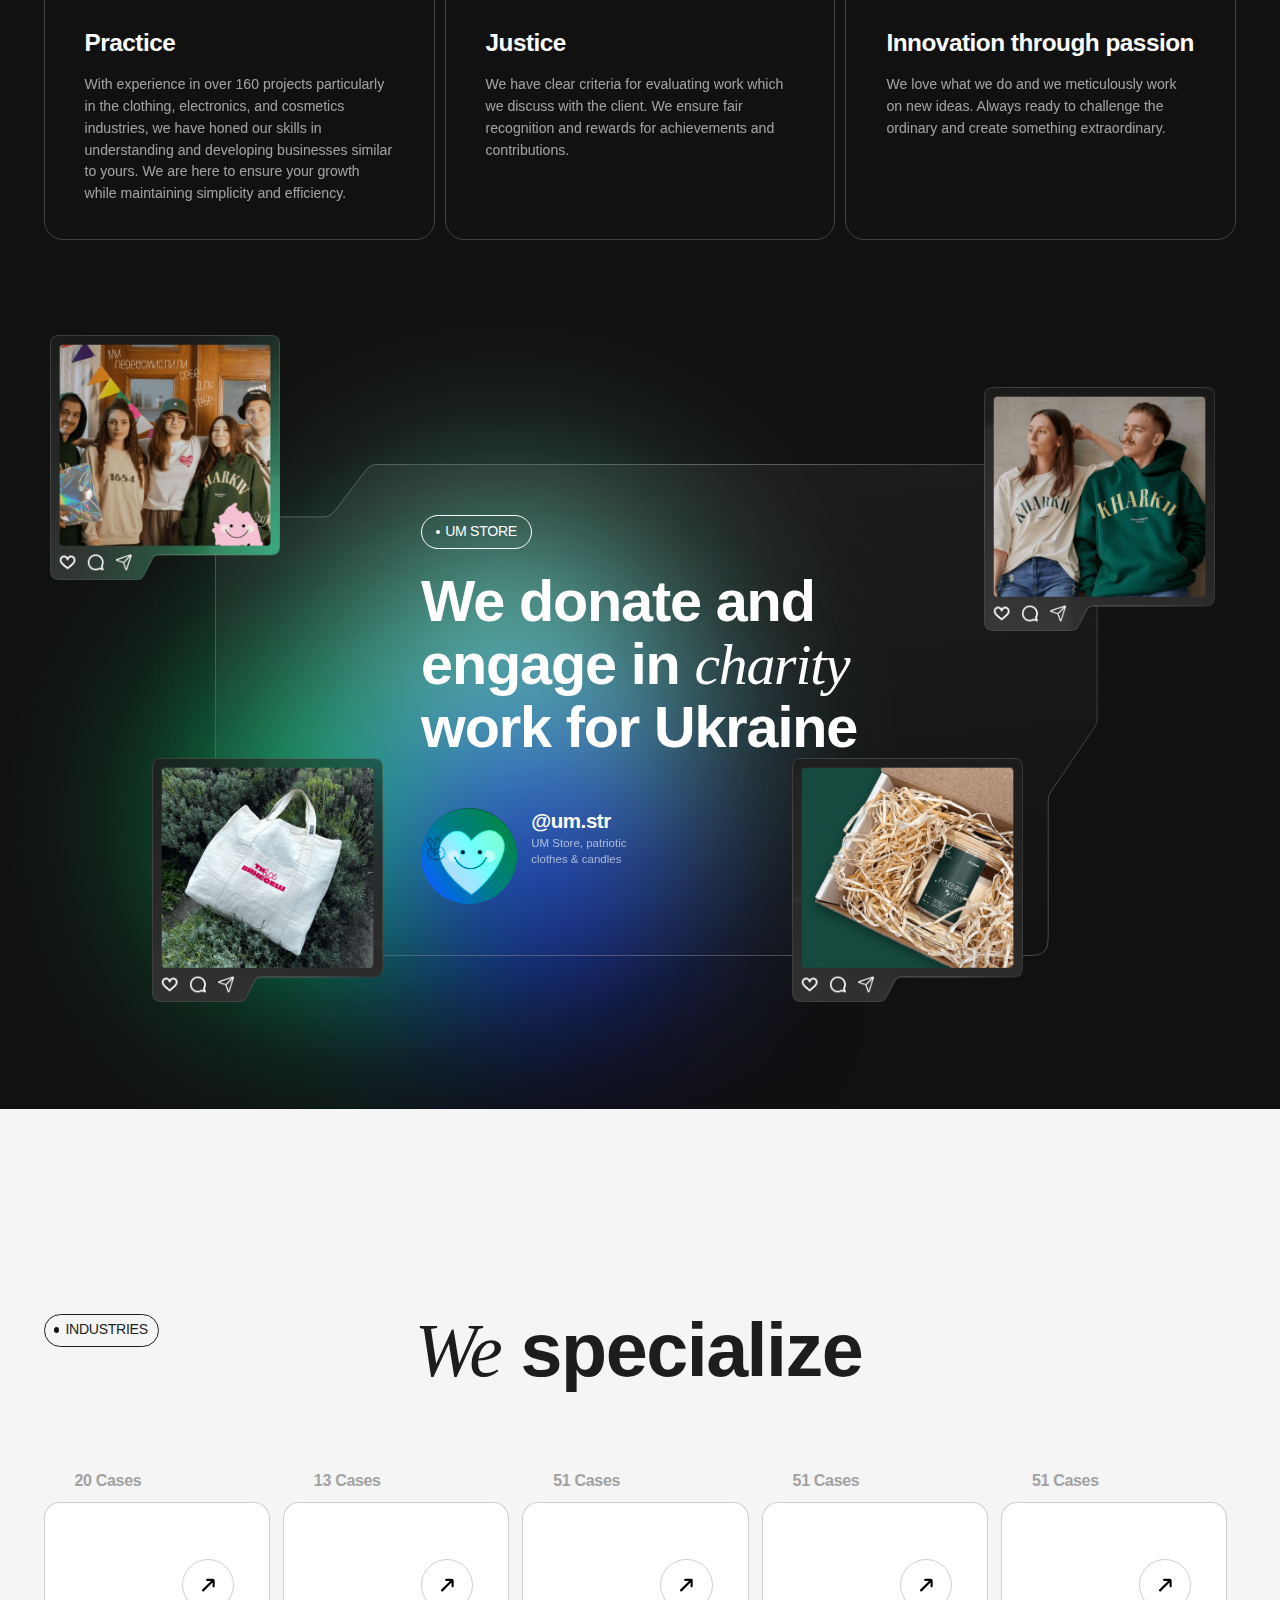
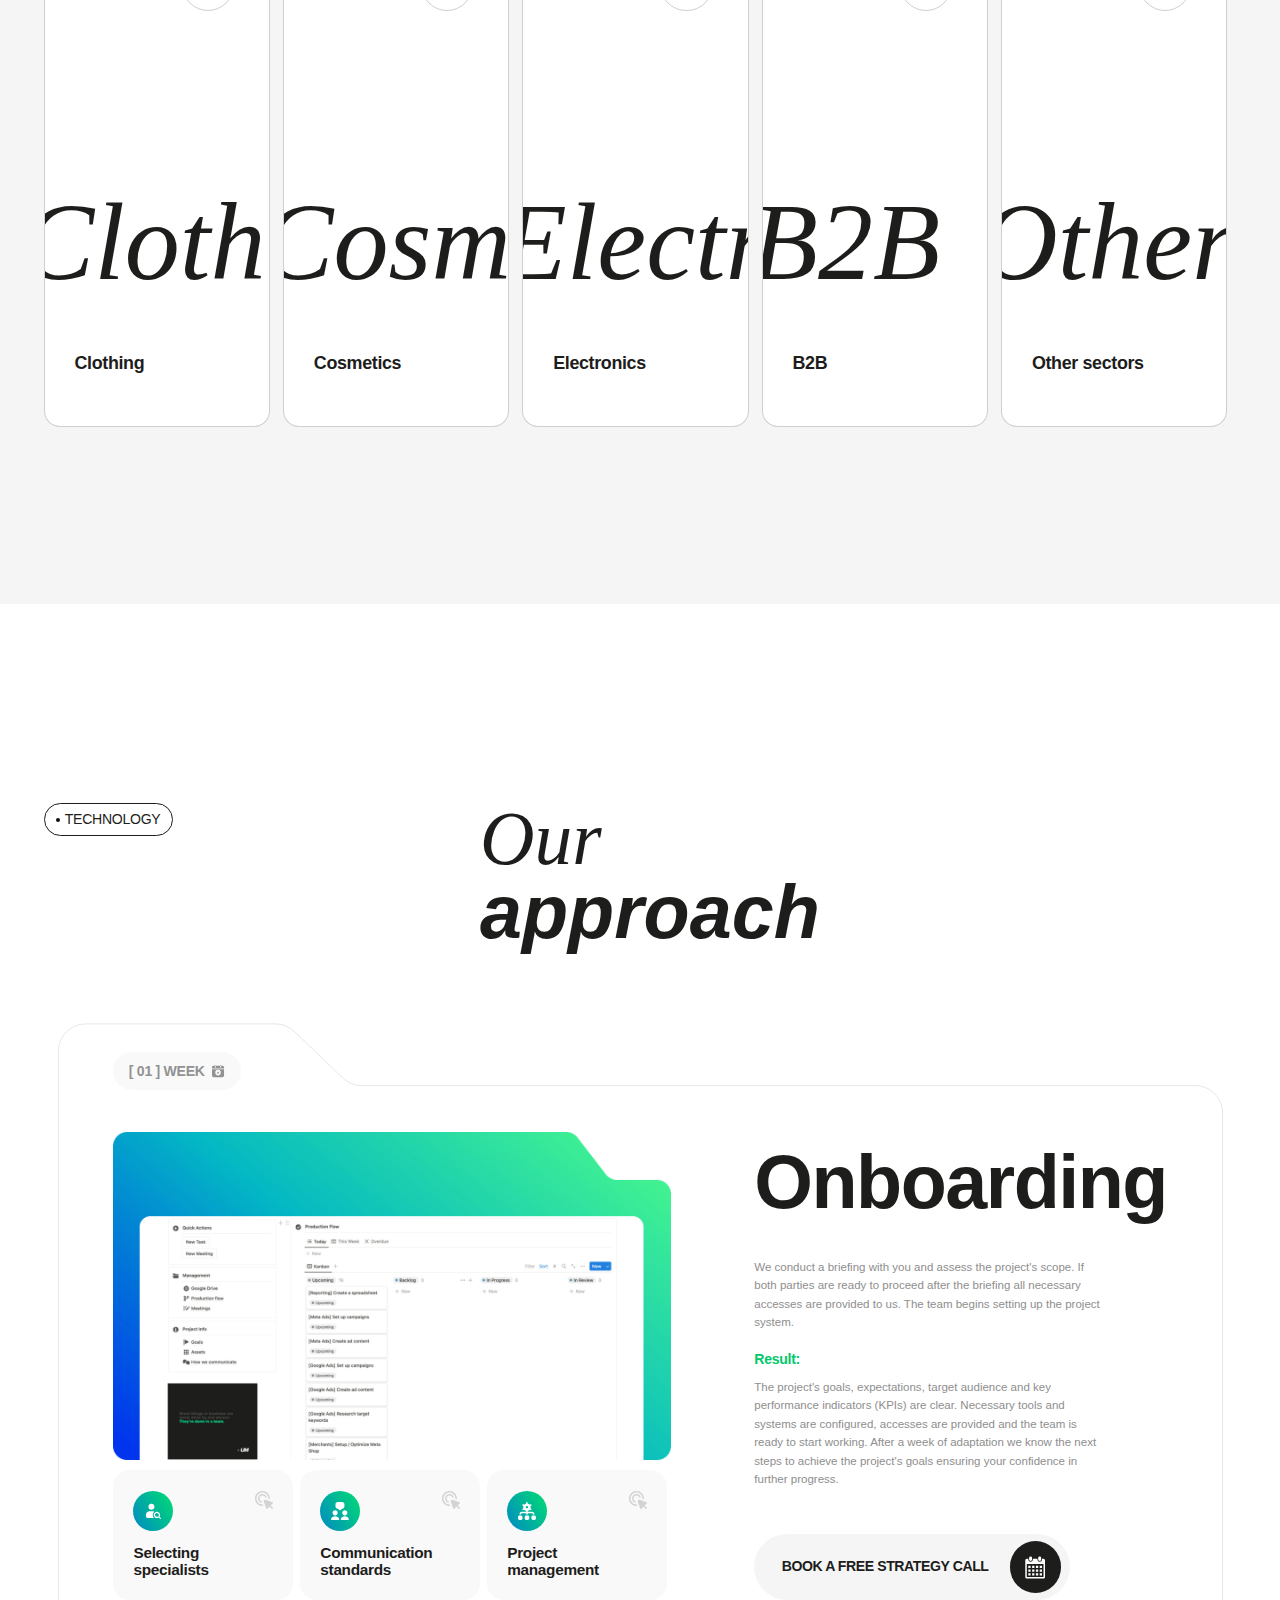
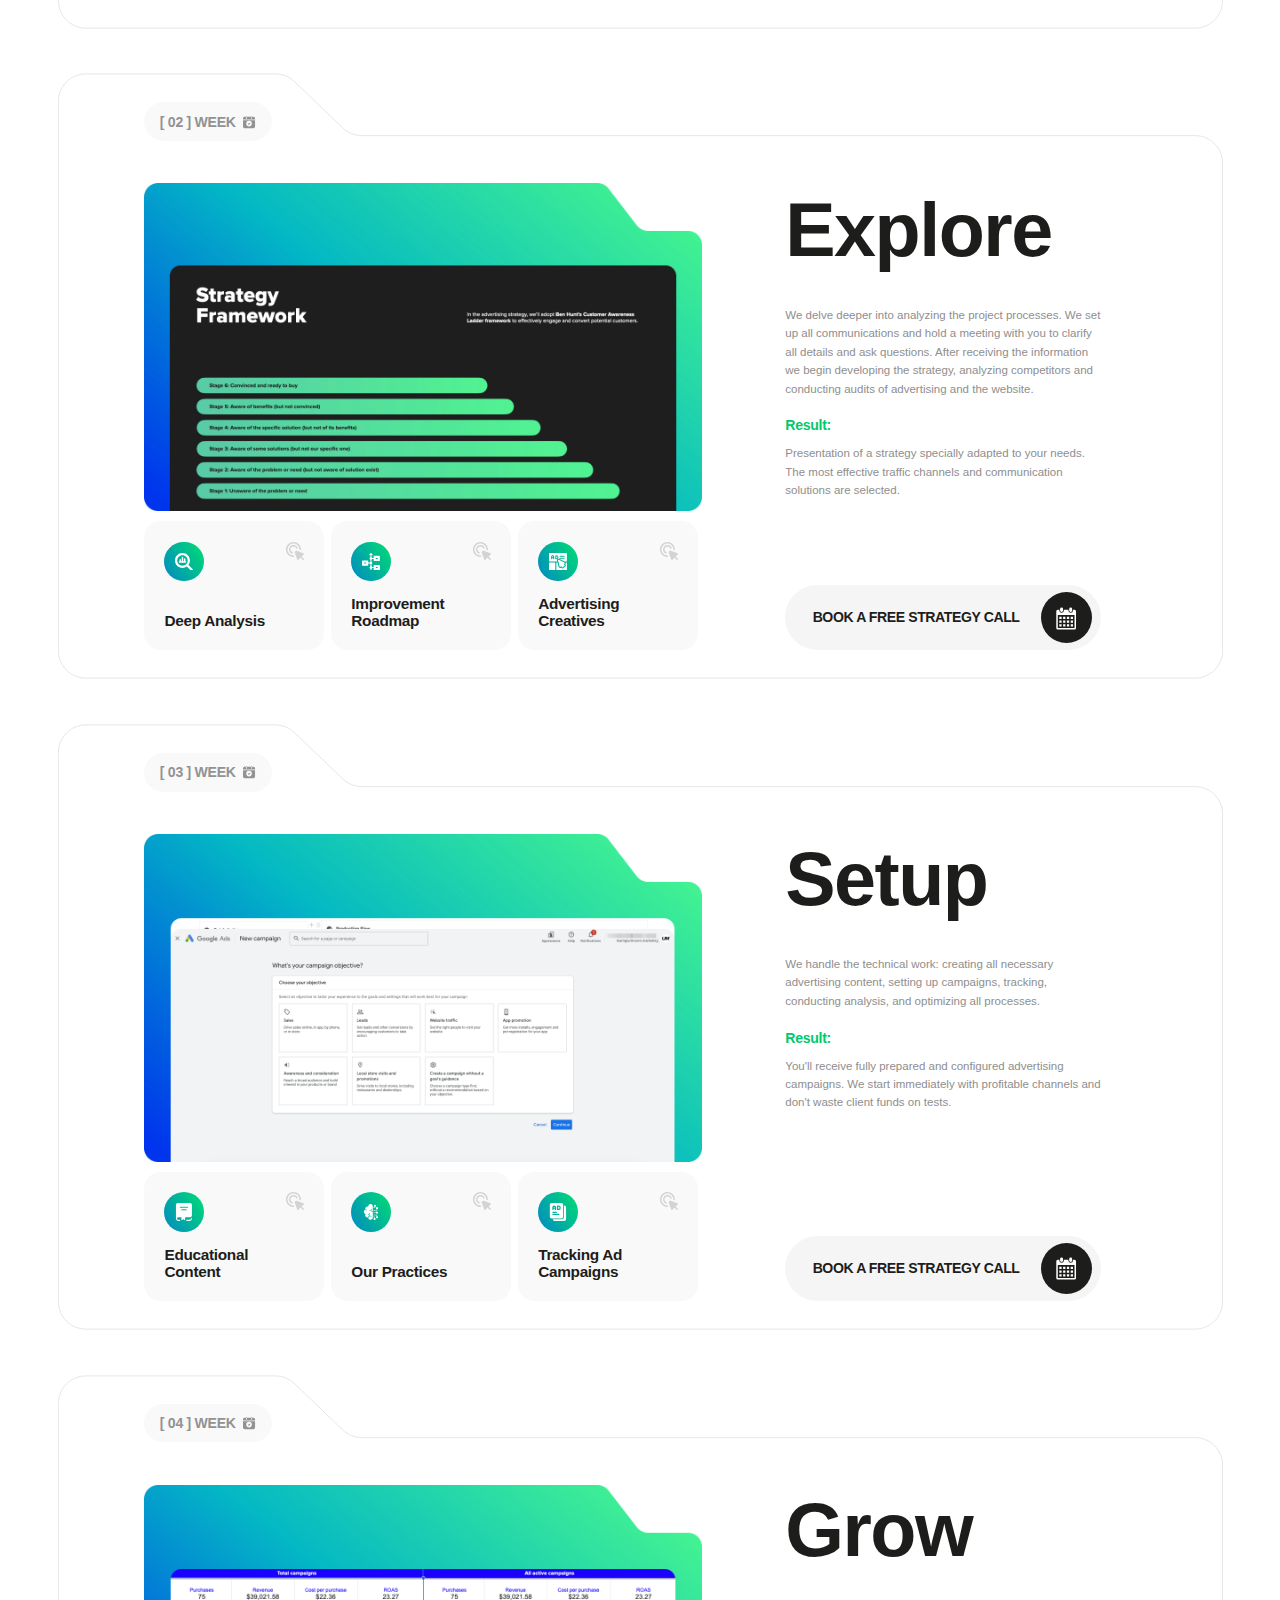
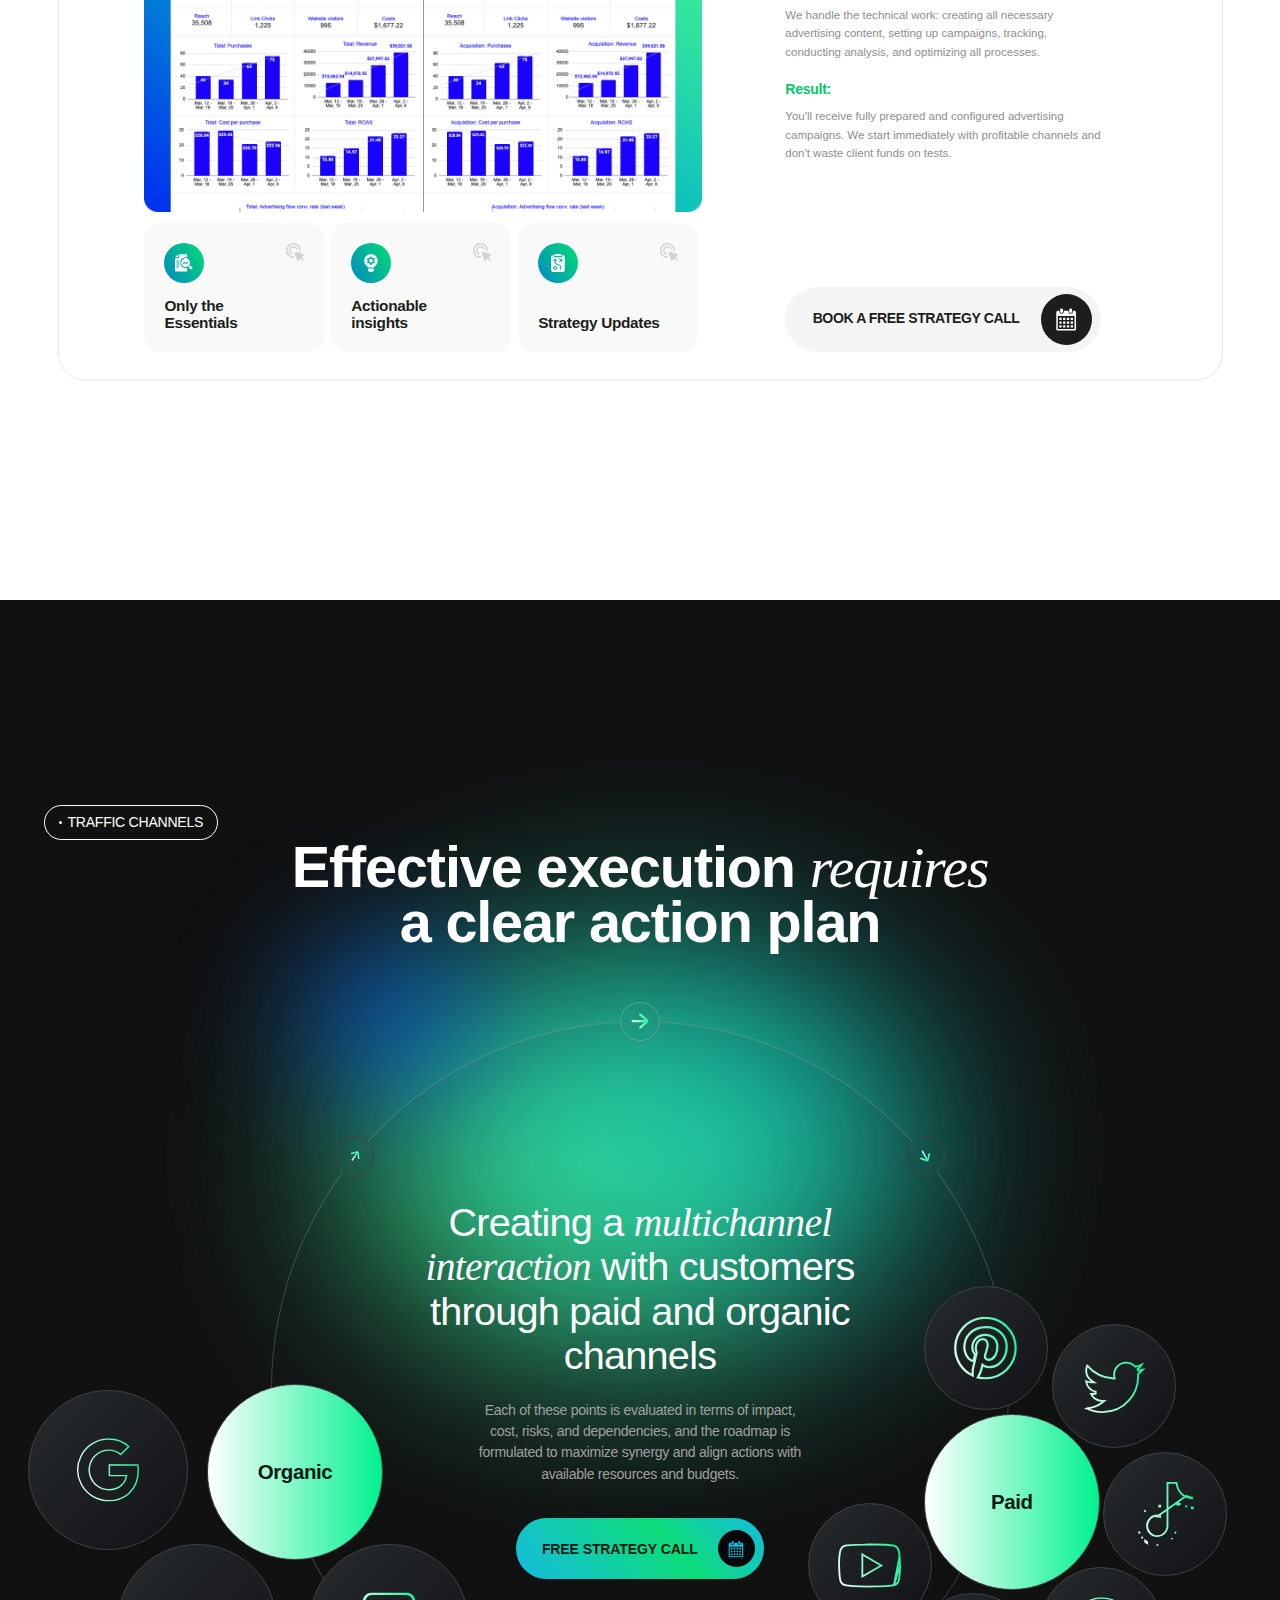
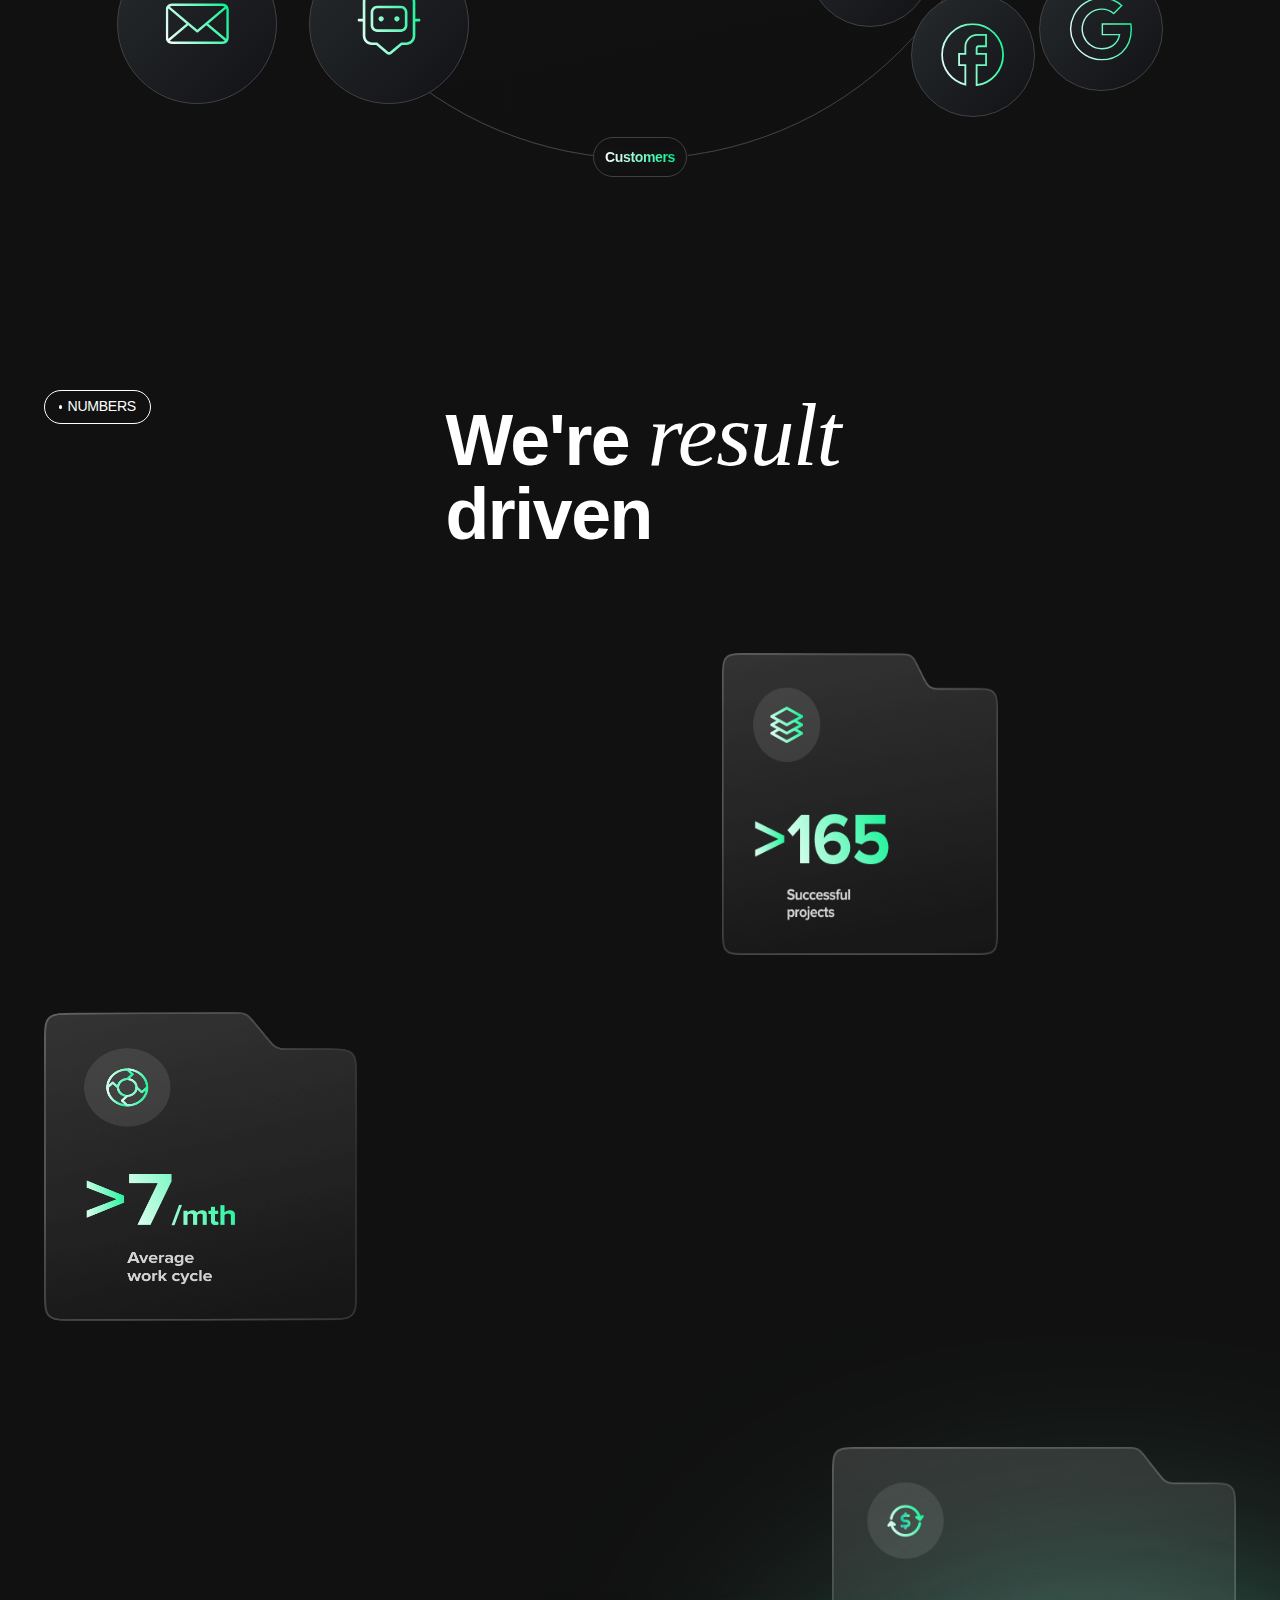
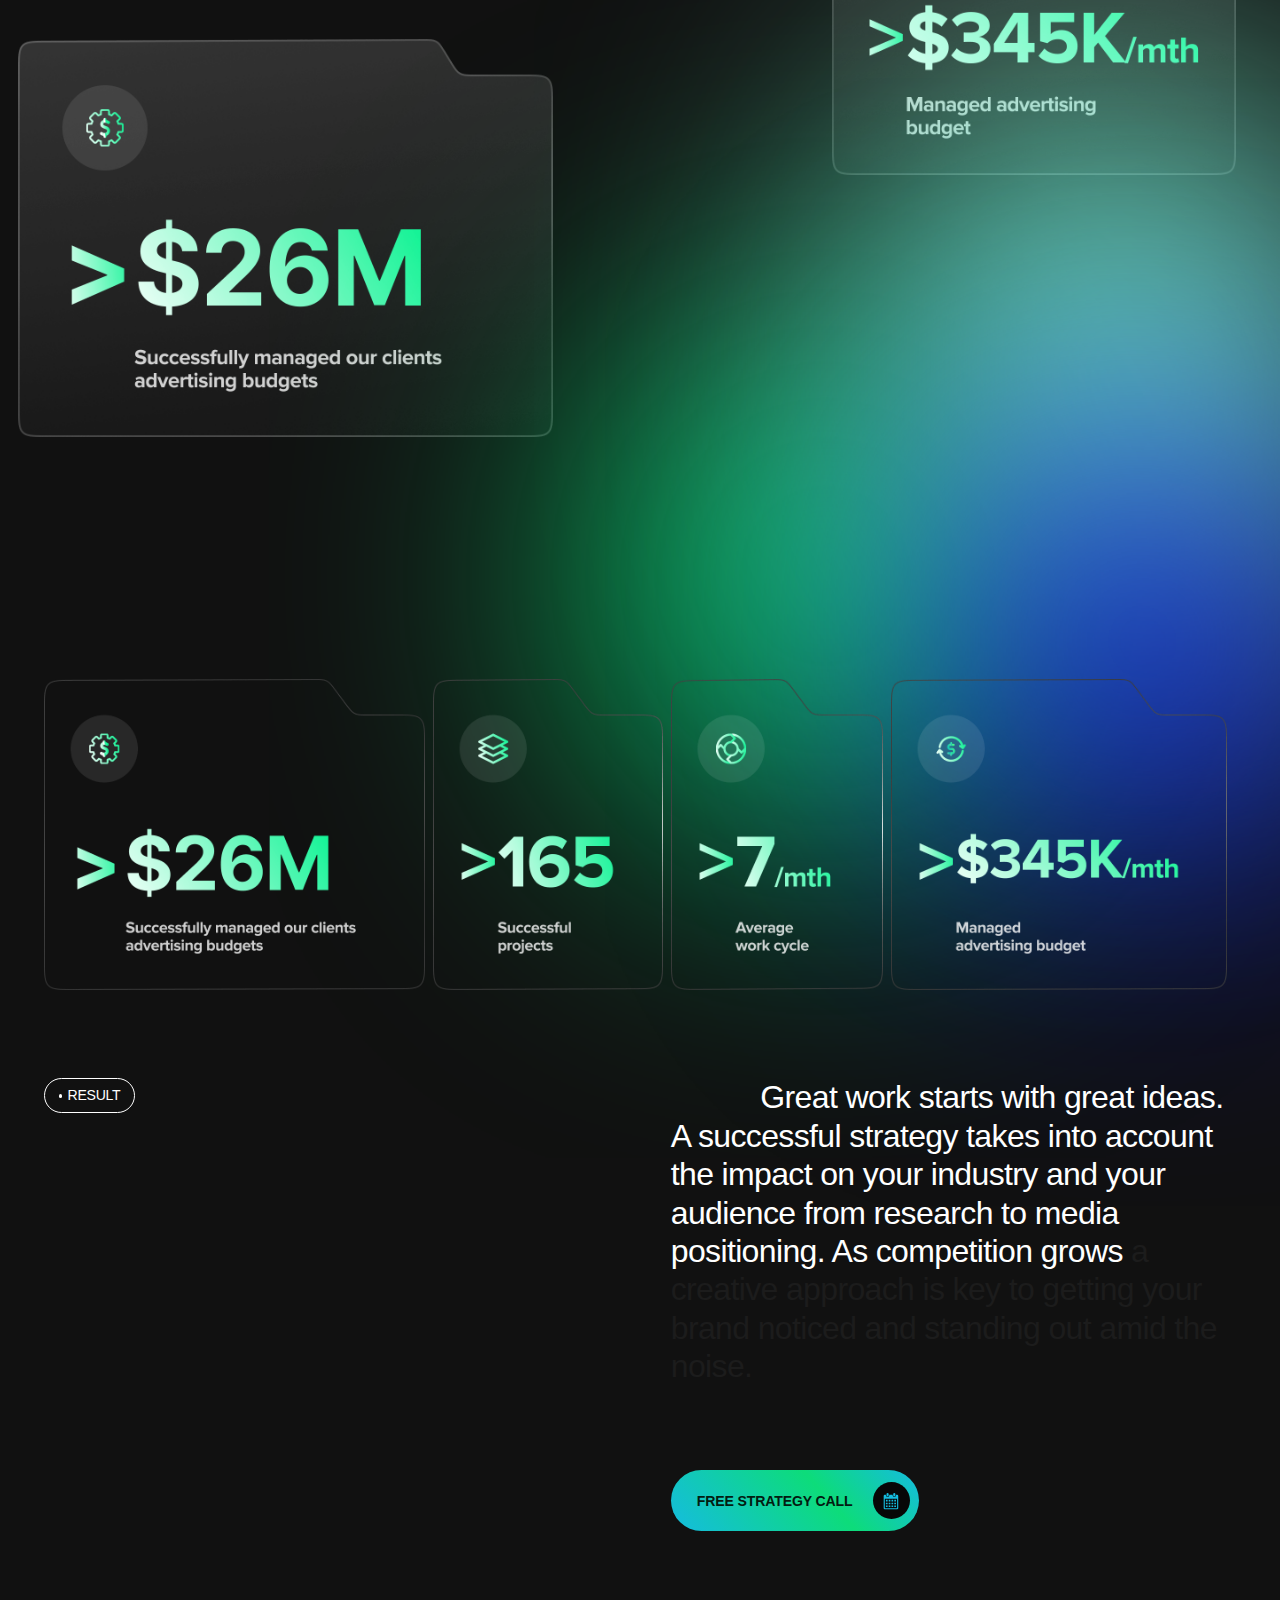
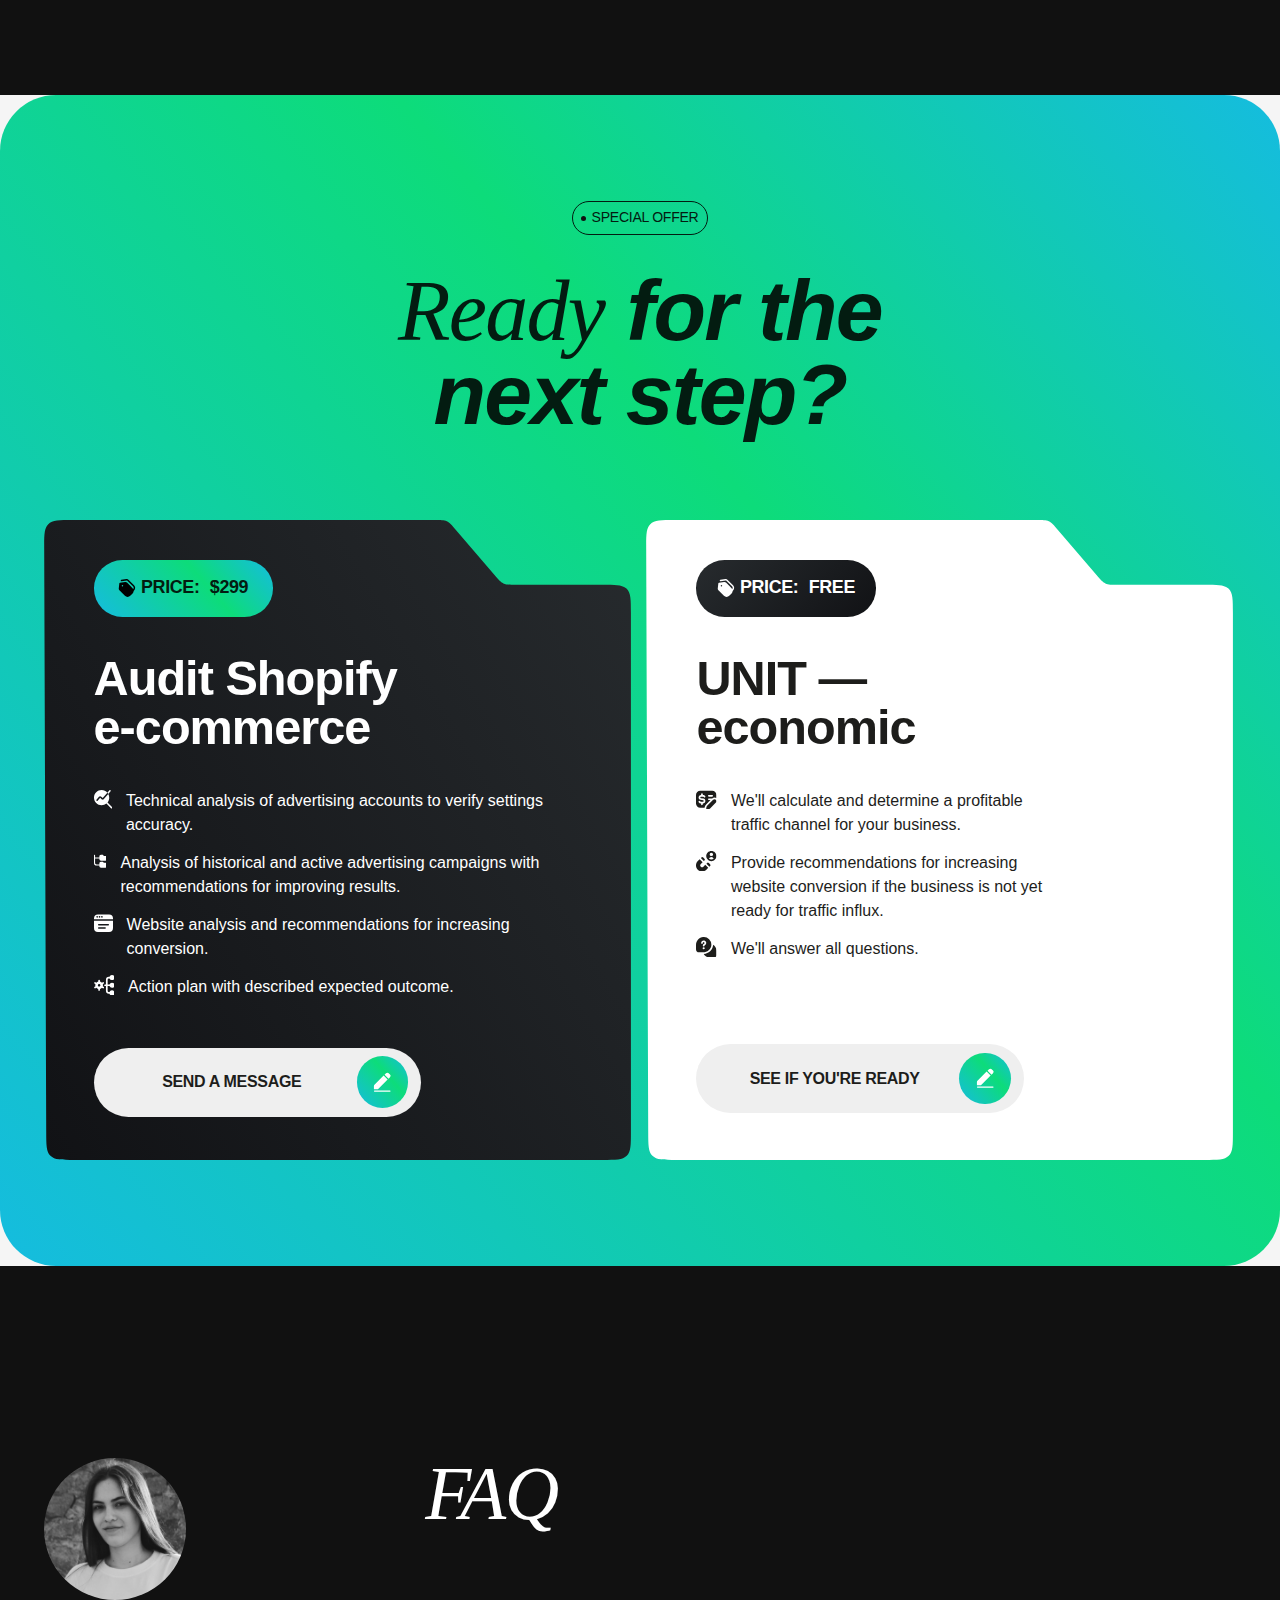
==== commit e951ac91: "Adaptive +" ====
--- a/index.html
+++ b/index.html
@@ -172,7 +172,7 @@
         </div>
       </section>
 
-      <!-- <section class="section-reviews">
+      <section class="section-reviews">
         <div class="container reviews-container">
           <div class="rewies-container-upper">
             <p class="marker-text">Reviews</p>
@@ -326,7 +326,7 @@
             </div>
           </div>
         </div>
-      </section> -->
+      </section>
 
       <section class="google-ads-section">
         <div class="container google-ads-container">
@@ -379,7 +379,7 @@
         </div>
       </section>
 
-      <!-- <section class="team-section">
+      <section class="team-section">
         <div class="container">
           <p class="marker-text team-mobile-marker-position">OUR TEAM</p>
 
@@ -716,7 +716,7 @@
             </ul>
           </div>
         </div>
-      </section> -->
+      </section>
 
       <section>
         <div class="container">
@@ -887,7 +887,7 @@
         </div>
       </section>
 
-      <!-- <section class="section-specialize">
+      <section class="section-specialize">
         <div class="container">
           <div class="specialize-title-block">
             <div class="industries-block">
@@ -1006,6 +1006,10 @@
                   </svg>
                 </div>
 
+                <h3 class="card-title vissually-hidden-for-mobile">
+                  Onboarding
+                </h3>
+
                 <img
                   class="approaach-image"
                   src="./images/approach-image1.png"
@@ -1021,11 +1025,17 @@
                         </svg>
                       </div>
 
-                      <svg class="interactive-approach-icon">
+                      <svg class="interactive-approach-icon visually-hidden">
                         <use href="./images/icons.svg#icon-interactive"></use>
                       </svg>
                     </div>
                     <p class="internal-item-text">Selecting specialists</p>
+
+                    <svg
+                      class="interactive-approach-icon vissually-hidden-for-mobile"
+                    >
+                      <use href="./images/icons.svg#icon-interactive"></use>
+                    </svg>
 
                     <div class="approach-backdrop">
                       <p class="approach-backdrop-text">
@@ -1042,11 +1052,17 @@
                         </svg>
                       </div>
 
-                      <svg class="interactive-approach-icon">
+                      <svg class="interactive-approach-icon visually-hidden">
                         <use href="./images/icons.svg#icon-interactive"></use>
                       </svg>
                     </div>
                     <p class="internal-item-text">Communication standards</p>
+
+                    <svg
+                      class="interactive-approach-icon vissually-hidden-for-mobile"
+                    >
+                      <use href="./images/icons.svg#icon-interactive"></use>
+                    </svg>
 
                     <div class="approach-backdrop">
                       <p class="approach-backdrop-text">
@@ -1065,11 +1081,17 @@
                         </svg>
                       </div>
 
-                      <svg class="interactive-approach-icon">
+                      <svg class="interactive-approach-icon visually-hidden">
                         <use href="./images/icons.svg#icon-interactive"></use>
                       </svg>
                     </div>
                     <p class="internal-item-text">Project management</p>
+
+                    <svg
+                      class="interactive-approach-icon vissually-hidden-for-mobile"
+                    >
+                      <use href="./images/icons.svg#icon-interactive"></use>
+                    </svg>
 
                     <div class="approach-backdrop">
                       <p class="approach-backdrop-text">
@@ -1081,7 +1103,7 @@
               </div>
 
               <div>
-                <h3 class="card-title">Onboarding</h3>
+                <h3 class="card-title visually-hidden">Onboarding</h3>
                 <p class="card-text">
                   We conduct a briefing with you and assess the project's scope.
                   If both parties are ready to proceed after the briefing all
@@ -1133,15 +1155,23 @@
                     <div class="internal-icons">
                       <div class="approach-icons-container">
                         <svg class="internal-item-icon">
-                          <use href="./images/icons.svg#icon-analyse-alt"></use>
+                          <use
+                            href="./images/icons.svg#icon-analyse-alt-1"
+                          ></use>
                         </svg>
                       </div>
 
-                      <svg class="interactive-approach-icon">
+                      <svg class="interactive-approach-icon visually-hidden">
                         <use href="./images/icons.svg#icon-interactive"></use>
                       </svg>
                     </div>
-                    <p class="internal-item-text">Deep <br />Analysis</p>
+                    <p class="internal-item-text">Deep Analysis</p>
+
+                    <svg
+                      class="interactive-approach-icon vissually-hidden-for-mobile"
+                    >
+                      <use href="./images/icons.svg#icon-interactive"></use>
+                    </svg>
 
                     <div class="approach-backdrop">
                       <p class="approach-backdrop-text">
@@ -1158,11 +1188,17 @@
                         </svg>
                       </div>
 
-                      <svg class="interactive-approach-icon">
+                      <svg class="interactive-approach-icon visually-hidden">
                         <use href="./images/icons.svg#icon-interactive"></use>
                       </svg>
                     </div>
                     <p class="internal-item-text">Improvement Roadmap</p>
+
+                    <svg
+                      class="interactive-approach-icon vissually-hidden-for-mobile"
+                    >
+                      <use href="./images/icons.svg#icon-interactive"></use>
+                    </svg>
 
                     <div class="approach-backdrop">
                       <p class="approach-backdrop-text">
@@ -1181,11 +1217,17 @@
                         </svg>
                       </div>
 
-                      <svg class="interactive-approach-icon">
+                      <svg class="interactive-approach-icon visually-hidden">
                         <use href="./images/icons.svg#icon-interactive"></use>
                       </svg>
                     </div>
                     <p class="internal-item-text">Advertising Creatives</p>
+
+                    <svg
+                      class="interactive-approach-icon vissually-hidden-for-mobile"
+                    >
+                      <use href="./images/icons.svg#icon-interactive"></use>
+                    </svg>
 
                     <div class="approach-backdrop">
                       <p class="approach-backdrop-text">
@@ -1254,11 +1296,17 @@
                         </svg>
                       </div>
 
-                      <svg class="interactive-approach-icon">
+                      <svg class="interactive-approach-icon visually-hidden">
                         <use href="./images/icons.svg#icon-interactive"></use>
                       </svg>
                     </div>
                     <p class="internal-item-text">Educational Content</p>
+
+                    <svg
+                      class="interactive-approach-icon vissually-hidden-for-mobile"
+                    >
+                      <use href="./images/icons.svg#icon-interactive"></use>
+                    </svg>
 
                     <div class="approach-backdrop">
                       <p class="approach-backdrop-text">
@@ -1275,14 +1323,17 @@
                         </svg>
                       </div>
 
-                      <svg class="interactive-approach-icon">
+                      <svg class="interactive-approach-icon visually-hidden">
                         <use href="./images/icons.svg#icon-interactive"></use>
                       </svg>
                     </div>
-                    <p class="internal-item-text">
-                      Our<br />
-                      Practices
-                    </p>
+                    <p class="internal-item-text">Our Practices</p>
+
+                    <svg
+                      class="interactive-approach-icon vissually-hidden-for-mobile"
+                    >
+                      <use href="./images/icons.svg#icon-interactive"></use>
+                    </svg>
 
                     <div class="approach-backdrop">
                       <p class="approach-backdrop-text">
@@ -1299,11 +1350,17 @@
                         </svg>
                       </div>
 
-                      <svg class="interactive-approach-icon">
+                      <svg class="interactive-approach-icon visually-hidden">
                         <use href="./images/icons.svg#icon-interactive"></use>
                       </svg>
                     </div>
                     <p class="internal-item-text">Tracking Ad Campaigns</p>
+
+                    <svg
+                      class="interactive-approach-icon vissually-hidden-for-mobile"
+                    >
+                      <use href="./images/icons.svg#icon-interactive"></use>
+                    </svg>
 
                     <div class="approach-backdrop">
                       <p class="approach-backdrop-text">
@@ -1368,11 +1425,17 @@
                         </svg>
                       </div>
 
-                      <svg class="interactive-approach-icon">
+                      <svg class="interactive-approach-icon visually-hidden">
                         <use href="./images/icons.svg#icon-interactive"></use>
                       </svg>
                     </div>
                     <p class="internal-item-text">Only the Essentials</p>
+
+                    <svg
+                      class="interactive-approach-icon vissually-hidden-for-mobile"
+                    >
+                      <use href="./images/icons.svg#icon-interactive"></use>
+                    </svg>
 
                     <div class="approach-backdrop">
                       <p class="approach-backdrop-text">
@@ -1389,11 +1452,17 @@
                         </svg>
                       </div>
 
-                      <svg class="interactive-approach-icon">
+                      <svg class="interactive-approach-icon visually-hidden">
                         <use href="./images/icons.svg#icon-interactive"></use>
                       </svg>
                     </div>
                     <p class="internal-item-text">Actionable insights</p>
+
+                    <svg
+                      class="interactive-approach-icon vissually-hidden-for-mobile"
+                    >
+                      <use href="./images/icons.svg#icon-interactive"></use>
+                    </svg>
 
                     <div class="approach-backdrop">
                       <p class="approach-backdrop-text">
@@ -1410,14 +1479,17 @@
                         </svg>
                       </div>
 
-                      <svg class="interactive-approach-icon">
+                      <svg class="interactive-approach-icon visually-hidden">
                         <use href="./images/icons.svg#icon-interactive"></use>
                       </svg>
                     </div>
-                    <p class="internal-item-text">
-                      Strategy<br />
-                      Updates
-                    </p>
+                    <p class="internal-item-text">Strategy Updates</p>
+
+                    <svg
+                      class="interactive-approach-icon vissually-hidden-for-mobile"
+                    >
+                      <use href="./images/icons.svg#icon-interactive"></use>
+                    </svg>
 
                     <div class="approach-backdrop">
                       <p class="approach-backdrop-text">
@@ -1462,14 +1534,22 @@
 
       <section class="section-requires">
         <div class="container">
-          <div class="require-marker-container">
-            <div><p class="require-marker-text">Traffic channels</p></div>
-          </div>
+          <div><p class="marker-text traffic-wrap">Traffic channels</p></div>
 
           <h2 class="require-title">
             Effective execution <span class="requires-span">requires</span> a
             clear action plan
           </h2>
+
+          <button class="result-btn visually-hidden-for-desk" type="button">
+            <p class="result-btn-text">Free Strategy Call</p>
+
+            <div class="result-btn-icon-container">
+              <svg class="result-btn-icon">
+                <use href="./images/icons.svg#icon-calendar"></use>
+              </svg>
+            </div>
+          </button>
 
           <div class="circle-container">
             <h3 class="require-circle-title">
@@ -1484,7 +1564,7 @@
               synergy and align actions with available resources and budgets.
             </p>
 
-            <button class="result-btn" type="button">
+            <button class="result-btn visually-hidden" type="button">
               <p class="result-btn-text">Free Strategy Call</p>
 
               <div class="result-btn-icon-container">
@@ -1499,21 +1579,37 @@
             </div>
 
             <div class="internal-circle-arrow1">
-              <img src="./images/requires-icon/arrow-right 1.svg" alt="" />
+              <img
+                class="require-arrows"
+                src="./images/requires-icon/arrow-right 1.svg"
+                alt=""
+              />
             </div>
 
             <div class="internal-circle-arrow2">
-              <img src="./images/requires-icon/arrow-right 1-1.svg" alt="" />
+              <img
+                class="require-arrows"
+                src="./images/requires-icon/arrow-right 1-1.svg"
+                alt=""
+              />
             </div>
 
             <div class="internal-circle-arrow3">
-              <img src="./images/requires-icon/arrow-right 1-1-1.svg" alt="" />
+              <img
+                class="require-arrows"
+                src="./images/requires-icon/arrow-right 1-1-1.svg"
+                alt=""
+              />
             </div>
 
             <div class="first-link-list">
               <a href="">
                 <div class="google-item">
-                  <img src="./images/requires-icon/gooogle.svg" alt="google" />
+                  <img
+                    class="require-social-icon"
+                    src="./images/requires-icon/gooogle.svg"
+                    alt="google"
+                  />
                 </div>
               </a>
 
@@ -1521,13 +1617,21 @@
 
               <a href="">
                 <div class="post-item">
-                  <img src="./images/requires-icon/post.svg" alt="post" />
+                  <img
+                    class="require-social-icon"
+                    src="./images/requires-icon/post.svg"
+                    alt="post"
+                  />
                 </div>
               </a>
 
               <a href="">
                 <div class="discord-item">
-                  <img src="./images/requires-icon/discord.svg" alt="discord" />
+                  <img
+                    class="require-social-icon"
+                    src="./images/requires-icon/discord.svg"
+                    alt="discord"
+                  />
                 </div>
               </a>
             </div>
@@ -1537,32 +1641,50 @@
               <a href="">
                 <div class="pinterest-item">
                   <img
+                    class="require-social-icon"
                     src="./images/requires-icon/pinterest.svg"
                     alt="pinterest"
                   />
                 </div> </a
               ><a href="">
                 <div class="twitter-item">
-                  <img src="./images/requires-icon/twitter.svg" alt="twitter" />
+                  <img
+                    class="require-social-icon"
+                    src="./images/requires-icon/twitter.svg"
+                    alt="twitter"
+                  />
                 </div> </a
               ><a href="">
                 <div class="tiktok-item">
-                  <img src="./images/requires-icon/tik-tok.svg" alt="tiktok" />
+                  <img
+                    class="require-social-icon"
+                    src="./images/requires-icon/tik-tok.svg"
+                    alt="tiktok"
+                  />
                 </div> </a
               ><a href="">
                 <div class="gogle-item">
-                  <img src="./images/requires-icon/gooogle.svg" alt="google" />
+                  <img
+                    class="require-social-icon"
+                    src="./images/requires-icon/gooogle.svg"
+                    alt="google"
+                  />
                 </div> </a
               ><a href="">
                 <div class="facebook-item">
                   <img
+                    class="require-social-icon"
                     src="./images/requires-icon/facebook.svg"
                     alt="facebook"
                   />
                 </div> </a
               ><a href="">
                 <div class="youtube-item">
-                  <img src="./images/requires-icon/youtube.svg" alt="youtube" />
+                  <img
+                    class="require-social-icon"
+                    src="./images/requires-icon/youtube.svg"
+                    alt="youtube"
+                  />
                 </div>
               </a>
             </div>
@@ -1573,9 +1695,7 @@
       <section class="result-section">
         <div class="container result-container">
           <div class="results-title-container">
-            <div class="results-marker-container">
-              <p class="results-marker-text">Numbers</p>
-            </div>
+            <p class="marker-text">Numbers</p>
 
             <h2 class="results-title">
               We're <span class="results-span">result</span> driven
@@ -1600,7 +1720,7 @@
           </div>
 
           <div>
-            <ul class="second-card-list">
+            <ul class="second-card-list visually-hidden">
               <li>
                 <img src="./images/result5.png" alt="card5" class="card5" />
               </li>
@@ -1616,9 +1736,7 @@
             </ul>
 
             <div class="result-block">
-              <div class="results-marker-container">
-                <p class="results-marker-text">result</p>
-              </div>
+              <p class="marker-text">result</p>
 
               <div class="result-rightt-block">
                 <p class="result-text">
@@ -1800,9 +1918,38 @@
 
             <a class="faq-link-wrap" href="">
               <p class="faq-link-text">ASK A QUESTION</p>
-              <svg width="46" height="46">
-                <use></use>
-              </svg>
+              <div class="write-icon-container">
+                <svg
+                  class="write-icon"
+                  viewBox="0 0 21 21"
+                  xmlns="http://www.w3.org/2000/svg"
+                >
+                  <mask
+                    id="mask0_2017_3394"
+                    style="mask-type: alpha"
+                    maskUnits="userSpaceOnUse"
+                    x="0"
+                    y="1"
+                    width="21"
+                    height="18"
+                  >
+                    <path
+                      fill-rule="evenodd"
+                      clip-rule="evenodd"
+                      d="M21 1.3125H0V18.375H21V1.3125ZM7.75 9.84375C7.75 10.4982 7.19036 11.0286 6.5 11.0286C5.80964 11.0286 5.25 10.4982 5.25 9.84375C5.25 9.18931 5.80964 8.65885 6.5 8.65885C7.19036 8.65885 7.75 9.18931 7.75 9.84375ZM11.75 9.84375C11.75 10.4982 11.1904 11.0286 10.5 11.0286C9.8096 11.0286 9.25 10.4982 9.25 9.84375C9.25 9.18931 9.8096 8.65885 10.5 8.65885C11.1904 8.65885 11.75 9.18931 11.75 9.84375ZM14.5 11.0286C15.1904 11.0286 15.75 10.4982 15.75 9.84375C15.75 9.18931 15.1904 8.65885 14.5 8.65885C13.8096 8.65885 13.25 9.18931 13.25 9.84375C13.25 10.4982 13.8096 11.0286 14.5 11.0286Z"
+                      fill="#D9D9D9"
+                    />
+                  </mask>
+                  <g mask="url(#mask0_2017_3394)">
+                    <path
+                      d="M1.24219 8.65723C1.24219 5.51611 3.92848 2.96973 7.24219 2.96973H13.7422C17.0559 2.96973 19.7422 5.51611 19.7422 8.65723V11.027C19.7422 14.1681 17.0559 16.7145 13.7422 16.7145H1.24219V8.65723Z"
+                      stroke="#1D1D1B"
+                      stroke-width="1.5"
+                      stroke-linejoin="round"
+                    />
+                  </g>
+                </svg>
+              </div>
             </a>
           </div>
           <div>
@@ -1937,10 +2084,10 @@
             </ul>
           </div>
         </div>
-      </section> -->
+      </section>
     </main>
 
-    <!-- <footer>
+    <footer>
       <div class="container">
         <div class="main-footer-content">
           <div class="footer-title-wrap">
@@ -1981,7 +2128,7 @@
                 <li class="footer-social-item">
                   <div class="icon-container">
                     <a href="">
-                      <svg class="footer-social-icon" width="24" height="24">
+                      <svg class="footer-social-icon">
                         <use href="./images/icons.svg#icon-instagram"></use>
                       </svg>
                     </a>
@@ -1991,7 +2138,7 @@
                 <li class="footer-social-item">
                   <div class="icon-container">
                     <a href="">
-                      <svg class="footer-social-icon" width="24" height="24">
+                      <svg class="footer-social-icon">
                         <use href="./images/icons.svg#icon-telegram"></use>
                       </svg>
                     </a>
@@ -2001,7 +2148,7 @@
                 <li class="footer-social-item">
                   <div class="icon-container">
                     <a href="">
-                      <svg class="footer-social-icon" width="24" height="24">
+                      <svg class="footer-social-icon">
                         <use href="./images/icons.svg#icon-linkedin"></use>
                       </svg>
                     </a>
@@ -2027,9 +2174,9 @@
               <use href="./images/icons.svg#icon-pen"></use>
             </svg>
           </div>
-          <p>let’s discuss</p>
+          <p class="footer footer-cicrcle-text">let’s discuss</p>
         </div>
       </div>
-    </footer> -->
+    </footer>
   </body>
 </html>
--- a/styles/style.css
+++ b/styles/style.css
@@ -826,6 +826,8 @@
 
 .footer-social-icon {
   fill: #fff;
+  width: 1.6vw;
+  height: 1.6vw;
 }
 
 .icon-container {
@@ -873,10 +875,136 @@
   display: flex;
   justify-content: center;
   align-items: center;
+  margin-bottom: 1.1vw;
 }
 
 .footer-pen-icon {
   fill: #04b8c4;
+}
+
+.footer-cicrcle-text {
+  font-family: "Proxima Nova", sans-serif;
+  font-weight: 700;
+  font-size: 1.4vw;
+  line-height: 1.8vw;
+  line-height: 1.3;
+  letter-spacing: -0.03em;
+  text-transform: uppercase;
+  text-align: center;
+  color: #070707;
+  width: 7vw;
+}
+
+@media (max-width: 1024px) {
+  .main-footer-content {
+    flex-direction: column;
+  }
+
+  .footer-title-wrap {
+    margin-bottom: 15vw;
+  }
+
+  .footer-title {
+    font-size: 17vw;
+    margin-bottom: 71vw;
+  }
+
+  .under-title-link {
+    font-size: 4.2vw;
+    border: 2px solid #fff;
+    border-radius: 71vw;
+    width: 61.3vw;
+    height: 10.6vw;
+  }
+
+  .under-title-icon {
+    width: 4.2vw;
+    height: 4.2vw;
+  }
+
+  .footer-right-side {
+    flex-direction: column;
+  }
+
+  .menu-title {
+    font-size: 4.2vw;
+    margin-bottom: 6.4vw;
+  }
+
+  .menu-title-list {
+  }
+
+  .menu-title-item {
+  }
+
+  .menu-title-link {
+    font-size: 4.8vw;
+    margin-bottom: 6.4vw;
+  }
+
+  .footer-social-list {
+  }
+
+  .footer-social-item {
+    margin-bottom: 9.6vw;
+  }
+
+  .icon-container {
+    width: 15vw;
+    height: 15vw;
+    margin-right: 4.2vw;
+  }
+
+  .footer-social-icon {
+    width: 4.8vw;
+    height: 4.8vw;
+  }
+
+  .footer-social-link {
+    font-size: 6.4vw;
+  }
+
+  .footer-under-content {
+    flex-direction: column-reverse;
+  }
+
+  .footer-under-info {
+    font-size: 4.2vw;
+  }
+
+  .right-under-content {
+    margin-left: 0;
+    flex-direction: column;
+    gap: 6.4vw;
+    margin-bottom: 15vw;
+  }
+
+  .footer-circle {
+    width: 50vw;
+    height: 50vw;
+    top: 85.8vw;
+    left: 4vw;
+  }
+
+  .footer-pen-container {
+    width: 12.2vw;
+    height: 12.2vw;
+  }
+
+  .footer-pen-icon {
+    width: 6.1vw;
+    height: 6.1vw;
+  }
+
+  footer {
+    background-image: url(../images/footer-mob-bg.svg);
+    background-repeat: no-repeat;
+  }
+
+  .footer-cicrcle-text {
+    font-size: 4.2vw;
+    width: 20vw;
+  }
 }
 
 /* section-specialize */
@@ -1179,7 +1307,7 @@
   }
 }
 
-/* Section approach */
+/* Section roach */
 
 .approach-section {
   background-color: #ffffff;
@@ -1493,6 +1621,150 @@
   margin-bottom: 4.5vw;
 }
 
+@media (max-width: 1024px) {
+  .approach-title-container {
+    flex-direction: column;
+  }
+
+  .technology-marker-container {
+    border-radius: 97.6vw;
+    width: 39vw;
+    height: 10.1vw;
+    margin-bottom: 6.4vw;
+  }
+
+  .technology-marker-text {
+    font-size: 4.2vw;
+  }
+
+  .technology-marker-text::before {
+    width: 1.3vw;
+    height: 1.3vw;
+  }
+
+  .approach-title {
+    margin-left: 0;
+    font-size: 15vw;
+  }
+
+  .approach-card-list {
+    align-items: center;
+  }
+
+  .approach-card-item {
+    flex-direction: column;
+    align-items: flex-start;
+    background-image: url(../images/approach-card-mob-bg.svg);
+    background-repeat: no-repeat;
+    background-position: 0 1vw;
+    background-size: 89.3vw 272vw;
+    width: 89.3vw;
+    padding: 9.2vw 5.2vw;
+  }
+
+  .calendar-container {
+    border-radius: 97.6vw;
+    width: 35vw;
+    height: 10.6vw;
+    margin-bottom: 6.4vw;
+  }
+
+  .calendar-value {
+    font-size: 3.7vw;
+    margin-right: 2.1vw;
+  }
+
+  .calendar-icon {
+    width: 4.2vw;
+    height: 4.2vw;
+  }
+
+  .approaach-image {
+    width: 78.6vw;
+    height: 46vw;
+    margin-bottom: 1.6vw;
+  }
+
+  .approach-card-internal-list {
+    flex-direction: column;
+    gap: 1vw;
+    margin-bottom: 6.4vw;
+  }
+
+  .approach-internal-item {
+    flex-direction: row;
+    width: 78.6vw;
+    border-radius: 3.2vw;
+    align-items: center;
+  }
+
+  .approach-icons-container {
+    width: 8.5vw;
+    height: 8.5vw;
+    margin-right: 2.1vw;
+  }
+
+  .internal-item-icon {
+    width: 4.4vw;
+    height: 4.4vw;
+  }
+
+  .interactive-approach-icon {
+    width: 4.2vw;
+    height: 4.2vw;
+  }
+
+  .internal-item-text {
+    font-size: 3.7vw;
+    width: 74.4vw;
+  }
+
+  .card-title {
+    font-size: 12.2vw;
+    margin-bottom: 8.5vw;
+  }
+
+  .card-text {
+    font-size: 3.7vw;
+    width: 78.6vw;
+  }
+
+  .result-span {
+    font-size: 4.2vw;
+    margin: 6.4vw 0 3.2vw 0;
+  }
+
+  .approach-card-btn {
+    border-radius: 97.6vw;
+    width: 78.6vw;
+
+    height: 17vw;
+    margin-top: 16vw;
+  }
+
+  .approach-btn-text {
+    font-size: 3.7vw;
+    width: 62.5vw;
+  }
+
+  .approach-btn-icon-container {
+    width: 12.8vw;
+    height: 12.8vw;
+  }
+
+  .approach-btn-icon {
+    width: 6.4vw;
+    height: 6.4vw;
+  }
+
+  .approach-backdrop {
+    background-image: url(../images/approach-mob-backdrop.svg);
+    background-repeat: no-repeat;
+    width: 78.6vw;
+    height: ;
+  }
+}
+
 /* Section require */
 
 .section-requires {
@@ -1715,6 +1987,11 @@
   align-items: center;
 }
 
+.require-arrows {
+  width: 1.4vw;
+  height: 1.4vw;
+}
+
 .google-item {
   position: absolute;
   top: 0;
@@ -1891,6 +2168,209 @@
   display: flex;
 }
 
+.require-social-icon {
+  width: 5vw;
+  height: 5vw;
+}
+
+@media (max-width: 1024px) {
+  .section-requires {
+    background-size: 95.5vw 81vw;
+    height: 387vw;
+  }
+
+  .require-title {
+    font-size: 9.6vw;
+    width: 83.9vw;
+    margin-bottom: 10.6vw;
+  }
+
+  .section-requires > .container > .result-btn {
+    border-radius: 17.6vw;
+    width: 63.4vw;
+    height: 15.4vw;
+    margin: 0 auto;
+    margin-bottom: 11.7vw;
+  }
+
+  .section-requires > .container > .result-btn > .result-btn-text {
+    font-size: 3.7vw;
+    width: 52.3vw;
+  }
+
+  .section-requires > .container > .result-btn > .result-btn-icon-container {
+    width: 11.2vw;
+    height: 11.2vw;
+  }
+
+  .section-requires
+    > .container
+    > .result-btn
+    > .result-btn-icon-container
+    > .result-btn-icon {
+    width: 5.3vw;
+    height: 5.3vw;
+  }
+
+  .circle-container {
+    background-size: 94.6vw 94.6vw;
+    width: 94.7vw;
+    height: 94.7vw;
+  }
+
+  .internal-circle-arrow1 {
+    width: 8.5vw;
+    height: 8.5vw;
+    top: 9vw;
+    left: 10vw;
+  }
+
+  .internal-circle-arrow2 {
+    width: 8.5vw;
+    height: 8.5vw;
+    top: -3.5vw;
+  }
+
+  .internal-circle-arrow3 {
+    width: 8.5vw;
+    height: 8.5vw;
+    top: 9vw;
+    right: 10vw;
+  }
+
+  .require-arrows {
+    width: 3.2vw;
+    height: 3.2vw;
+  }
+
+  .require-circle-title {
+    font-size: 5.6vw;
+    width: 66vw;
+  }
+
+  .under-marker-container {
+    border-radius: 48.5vw;
+    width: 24.8vw;
+    height: 9.3vw;
+    bottom: -3.4vw;
+  }
+
+  .traffic-wrap {
+    margin: 0 auto;
+    margin-bottom: 6.4vw;
+  }
+
+  .under-marker-text {
+    font-size: 3.7vw;
+  }
+
+  .cicrcle-text {
+    font-size: 3.4vw;
+    width: 63.5vw;
+  }
+
+  .first-link-list {
+    left: 25vw;
+    bottom: -119vw;
+  }
+
+  .google-item {
+    width: 35vw;
+    height: 35vw;
+    left: -24.5vw;
+    top: 1.3vw;
+  }
+
+  .first-link-list .require-social-icon {
+    width: 14.1vw;
+    height: 14.1vw;
+  }
+
+  .text-item {
+    width: 38.6vw;
+    height: 38.6vw;
+  }
+
+  .organic-text {
+  }
+
+  .post-item {
+    width: 35vw;
+    height: 35vw;
+    top: 34vw;
+    left: -5vw;
+  }
+
+  .discord-item {
+    width: 35vw;
+    height: 35vw;
+    top: 36vw;
+    left: 33vw;
+  }
+
+  .second-link-list {
+    left: 28vw;
+    bottom: -46vw;
+  }
+
+  .paid-container {
+    width: 38.4vw;
+    height: 38.4vw;
+  }
+
+  .organic-text {
+    font-size: 4.5vw;
+  }
+
+  .pinterest-item {
+    width: 27vw;
+    height: 27vw;
+    top: -28vw;
+    left: 16.7vw;
+  }
+
+  .second-link-list .require-social-icon {
+    width: 11vw;
+    height: 11vw;
+  }
+
+  .twitter-item {
+    width: 27vw;
+    height: 27vw;
+    top: -7vw;
+    left: 39vw;
+  }
+
+  .tiktok-item {
+    width: 27vw;
+    height: 27vw;
+    left: 38vw;
+    top: 22vw;
+  }
+
+  .gogle-item {
+    width: 27vw;
+    height: 27vw;
+
+    left: 14vw;
+    top: 40vw;
+  }
+
+  .facebook-item {
+    width: 27vw;
+    height: 27vw;
+    top: 34vw;
+    left: -16vw;
+  }
+
+  .youtube-item {
+    width: 27vw;
+    height: 27vw;
+    top: 7vw;
+    left: -30vw;
+  }
+}
+
 /* section results */
 
 .result-section {
@@ -1949,6 +2429,7 @@
   letter-spacing: -0.02em;
   color: #fff;
   width: 35.4vw;
+  margin-left: 23vw;
 }
 
 .results-span {
@@ -2118,6 +2599,135 @@
 .result-btn:hover .result-btn-icon {
   fill: #fff;
 }
+
+@media (max-width: 1024px) {
+  .result-section {
+    height: 500vw;
+    background-position: -28vw 188vw;
+    background-size: 162.2vw 185.6vw;
+  }
+
+  .result-container {
+  }
+
+  .results-title-container {
+    flex-direction: column;
+  }
+
+  .results-title {
+    font-size: 15vw;
+    width: 83.4vw;
+    margin-top: 6.4vw;
+    margin-left: 0;
+  }
+
+  .results-span {
+    font-size: 15vw;
+  }
+
+  .result-cards-list {
+  }
+
+  .result-card-item1 {
+    top: 81vw;
+    left: 39vw;
+  }
+
+  .card1 {
+    width: 55.4vw;
+    height: 54.6vw;
+  }
+
+  .result-card-item2 {
+    top: 13vw;
+  }
+
+  .card2 {
+    width: 48.8vw;
+    height: 53.3vw;
+  }
+
+  .result-card-item3 {
+    top: 153vw;
+    right: 88px;
+  }
+
+  .card3 {
+    width: 71.4vw;
+    height: 57.8vw;
+  }
+
+  .result-card-item4 {
+    top: 221vw;
+  }
+
+  .card4 {
+    width: 94.6vw;
+    height: 70.1vw;
+  }
+
+  .second-card-list {
+    margin-top: 303vw;
+  }
+
+  .card5 {
+  }
+
+  .card6 {
+  }
+
+  .card7 {
+  }
+
+  .card8 {
+  }
+
+  .result-block {
+    margin-top: 310vw;
+    flex-direction: column;
+  }
+
+  .results-marker-container {
+  }
+
+  .results-marker-text {
+  }
+
+  .result-rightt-block {
+  }
+
+  .result-text {
+    font-size: 6.1vw;
+    width: 96.2vw;
+    text-indent: 0;
+    margin-top: 13.8vw;
+    margin-bottom: 15vw;
+  }
+
+  .result-second-span {
+  }
+
+  .result-btn {
+    border-radius: 17.6vw;
+    width: 63.4vw;
+    height: 15.4vw;
+  }
+
+  .result-btn-text {
+    font-size: 3.7vw;
+    width: 48.3vw;
+  }
+
+  .result-btn-icon-container {
+    width: 11.2vw;
+    height: 11.2vw;
+  }
+
+  .result-btn-icon {
+    width: 5.3vw;
+    height: 5.3vw;
+  }
+}
 /* section-um-store */
 
 .section-um-store {
@@ -2227,6 +2837,7 @@
 @media (max-width: 1024px) {
   .section-um-store {
     margin-top: 53vw;
+    padding-bottom: 59vw;
   }
   .wrap-image {
     background-image: url(../images/um-section-mob-bg.svg);
@@ -2617,13 +3228,14 @@
   .next-step-card-list {
     flex-direction: column;
     align-items: center;
+    gap: 20vw;
   }
 
   .nextstep-card-item1 {
     width: -webkit-fill-available;
     height: 149vw;
     background-image: url(../images/next-step-card-mob1.svg);
-    background-size: 79vw 149vw;
+    background-size: 91vw 152vw;
     padding: 21vw 8.2vw;
     background-position: 1.7vw;
     margin-bottom: -30vw;
@@ -2633,7 +3245,7 @@
     width: -webkit-fill-available;
     height: 149vw;
     background-image: url(../images/next-step-card-mob2.svg);
-    background-size: 79vw 149vw;
+    background-size: 91vw 152vw;
     padding: 29vw 7vw;
     background-position: 1.7vw;
   }
@@ -2774,6 +3386,7 @@
   letter-spacing: -0.02em;
   text-transform: uppercase;
   color: #fff;
+  width: 11vw;
 }
 
 .faq-link-wrap {
@@ -2881,6 +3494,7 @@
 
   .faq-link-text {
     font-size: 3.7vw;
+    width: 44vw;
   }
 
   .faq-link-wrap {
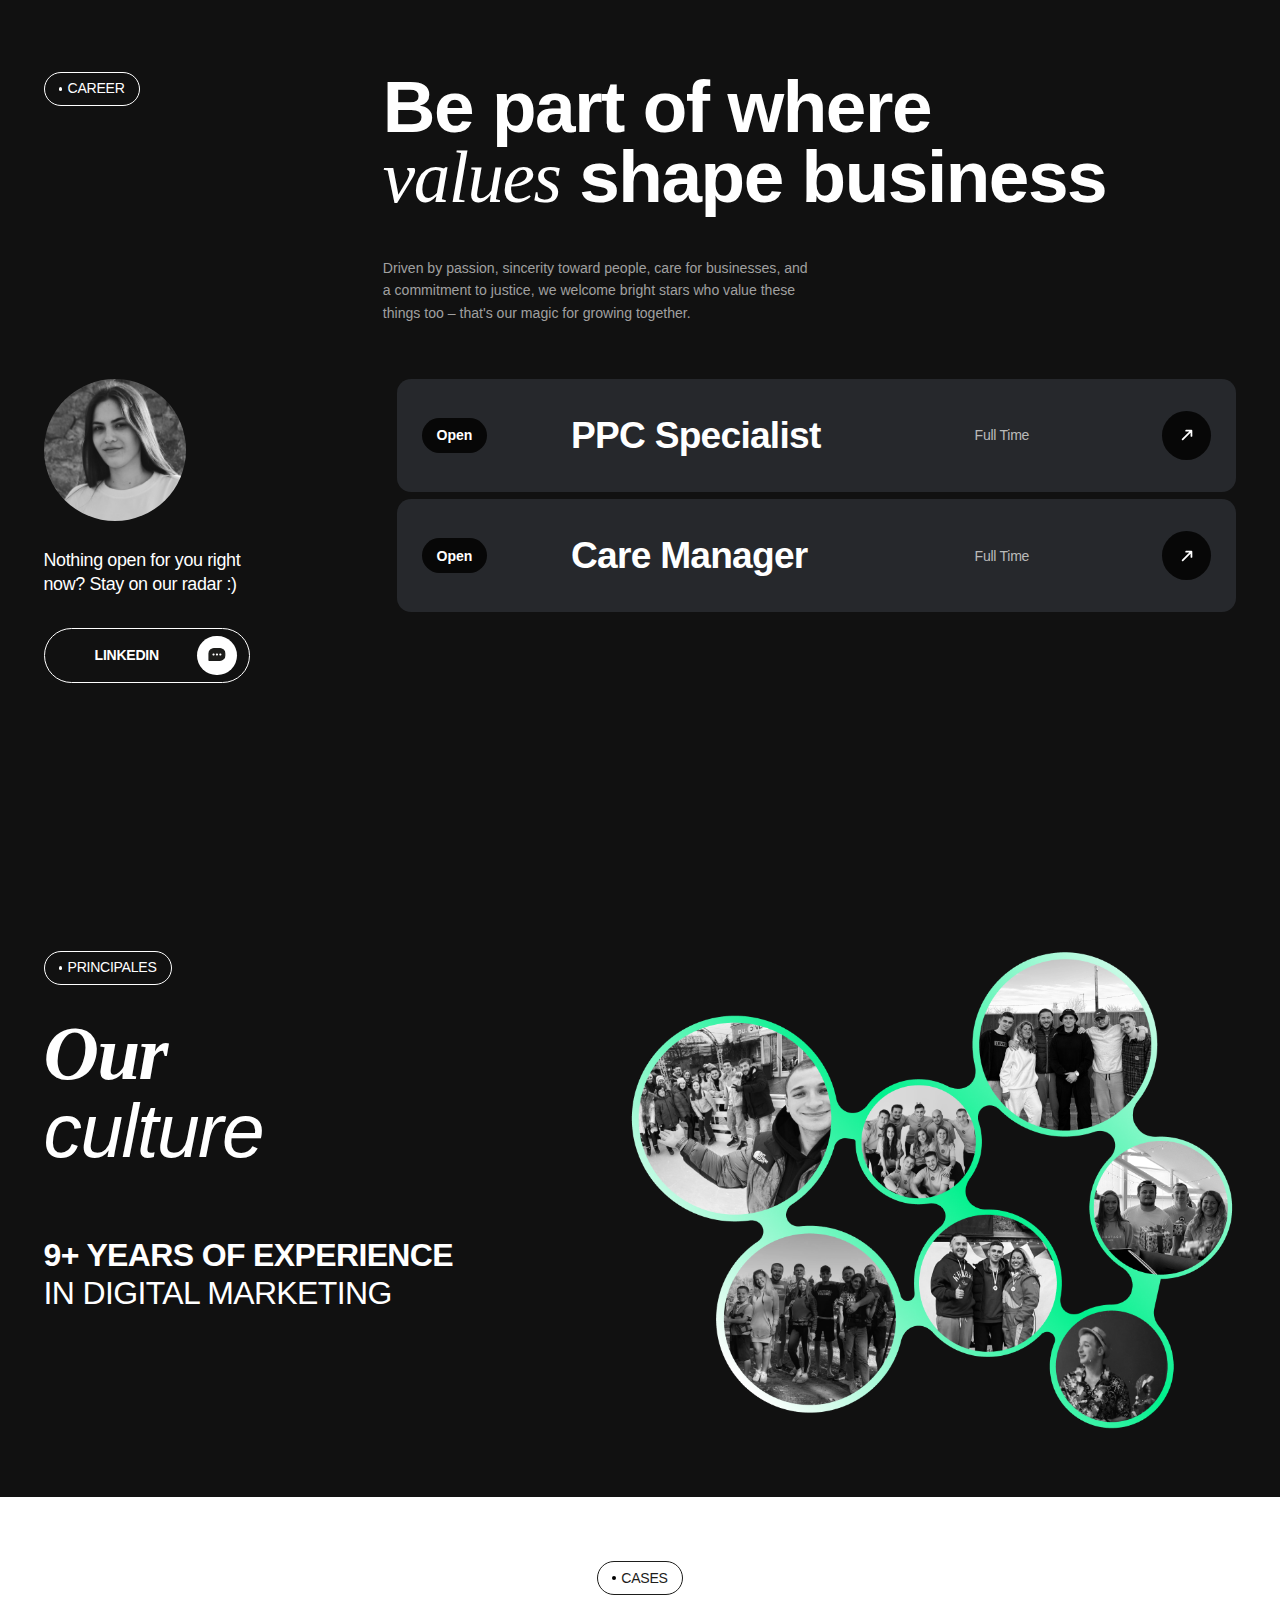
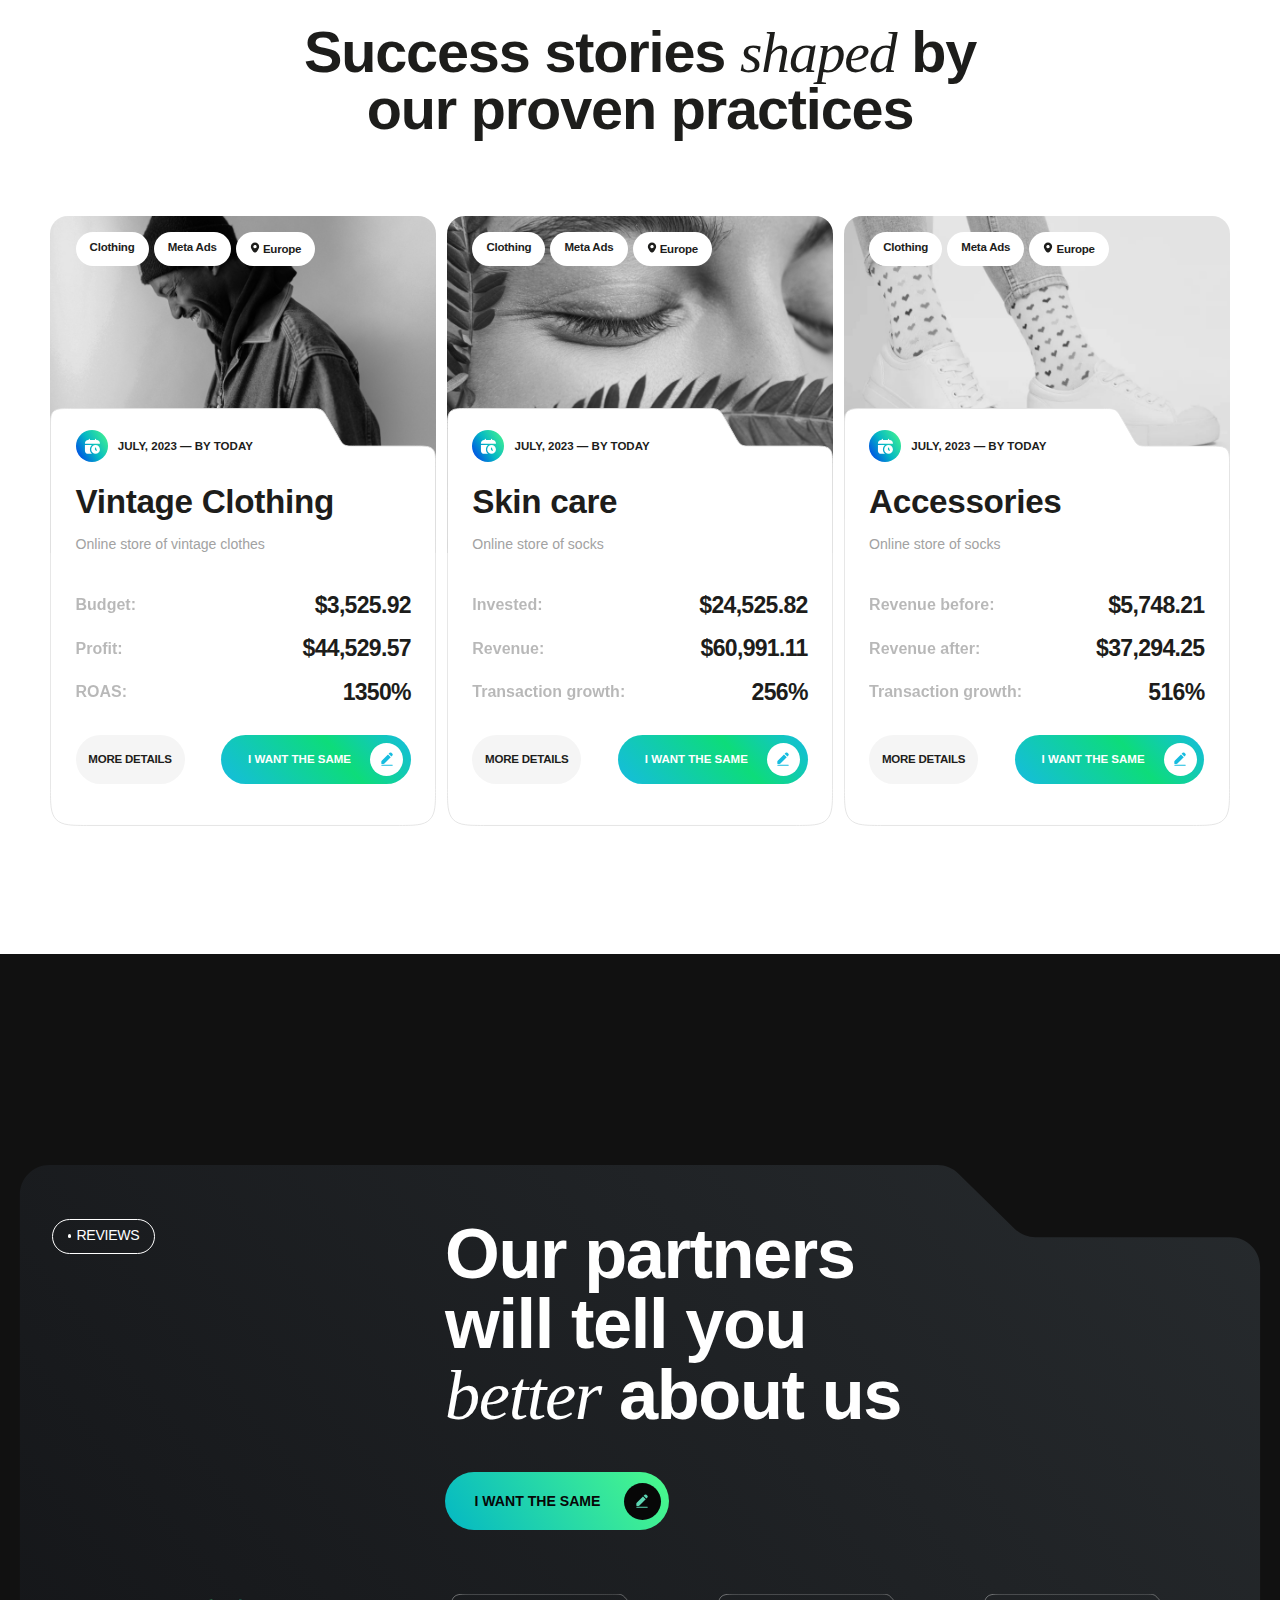
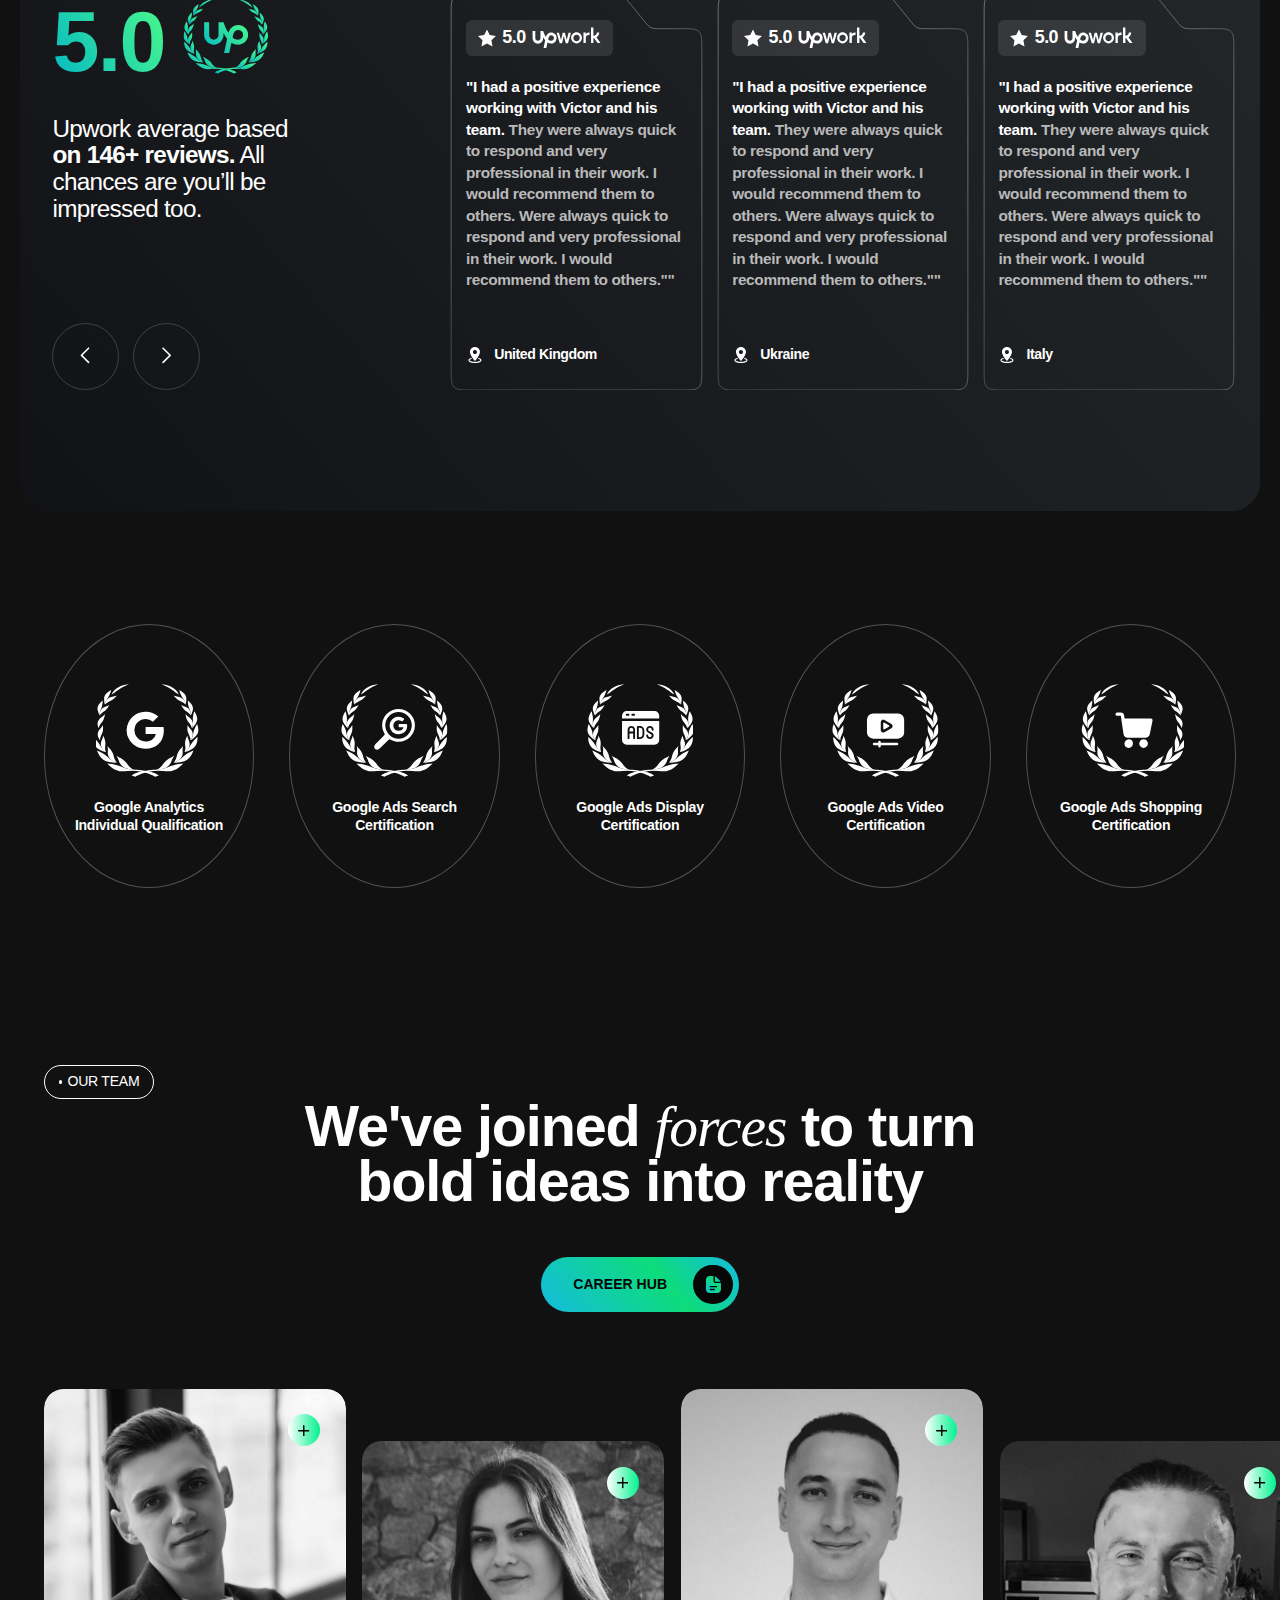
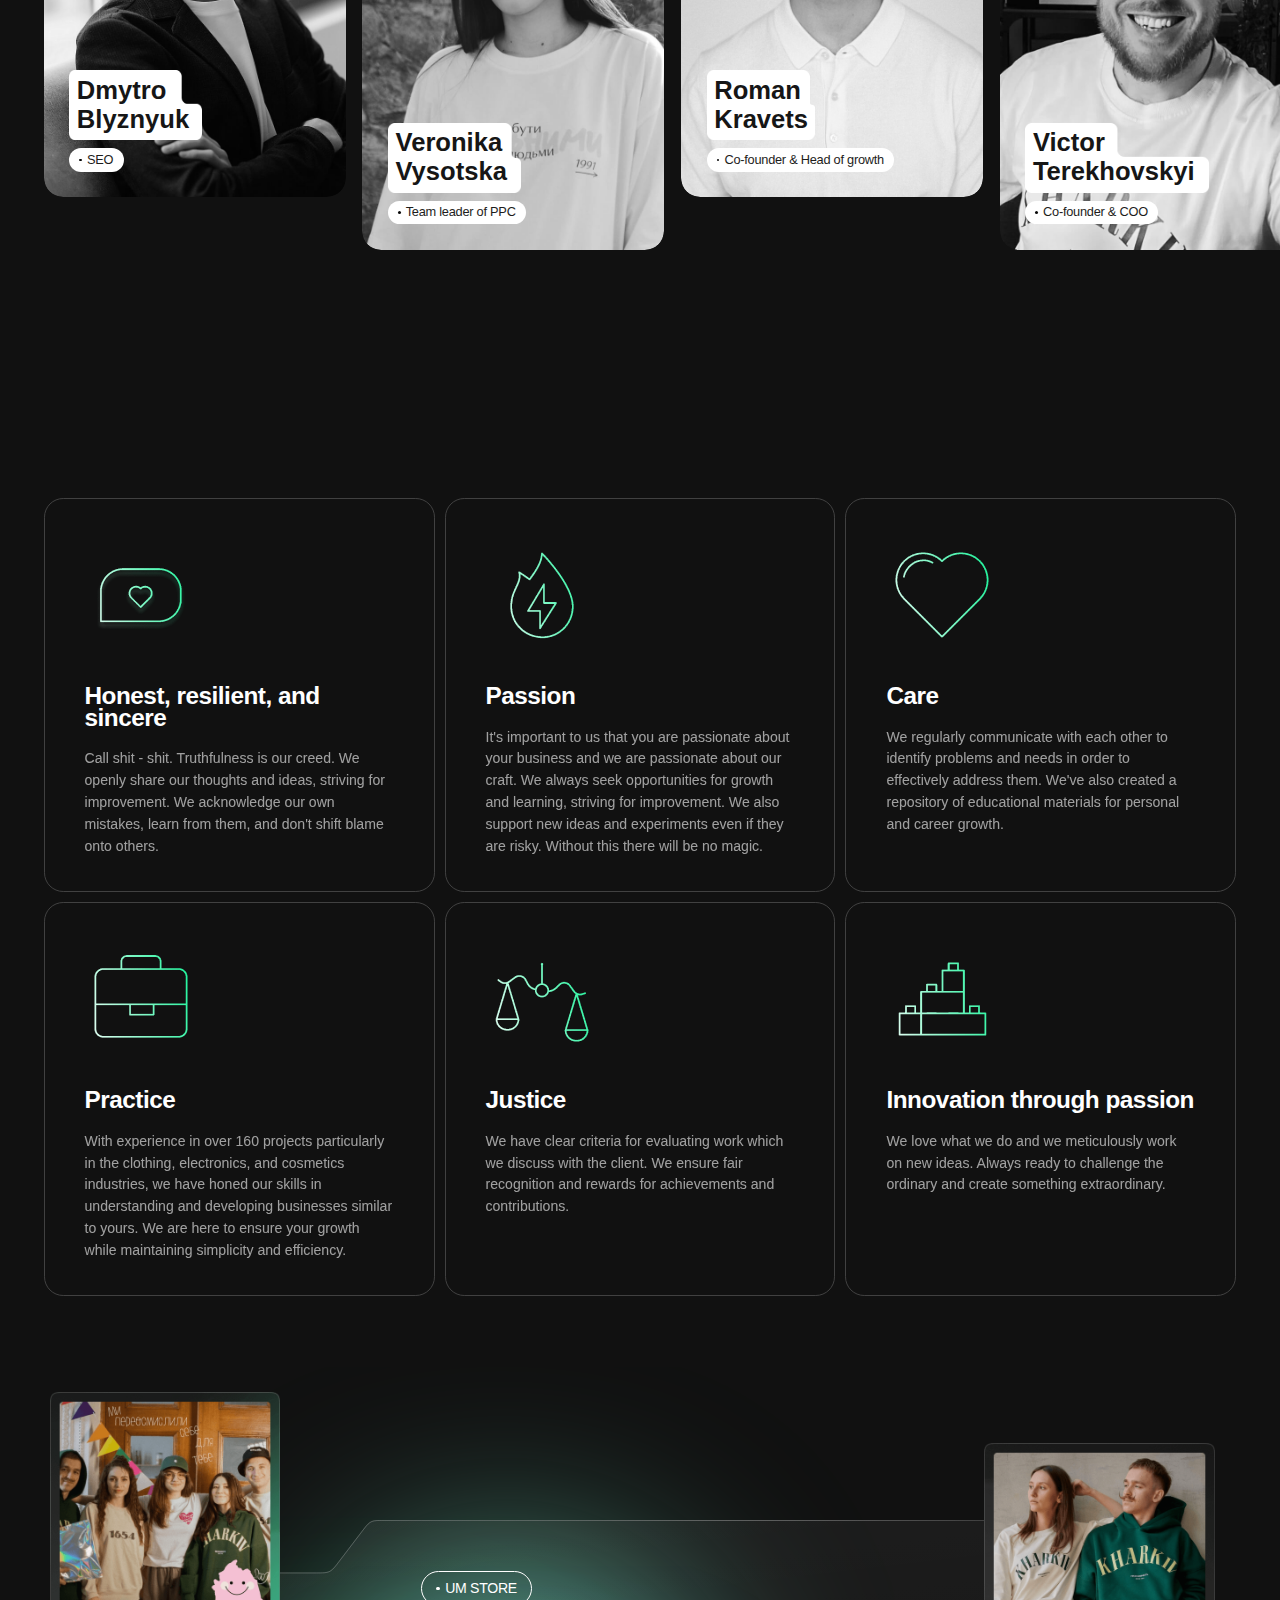
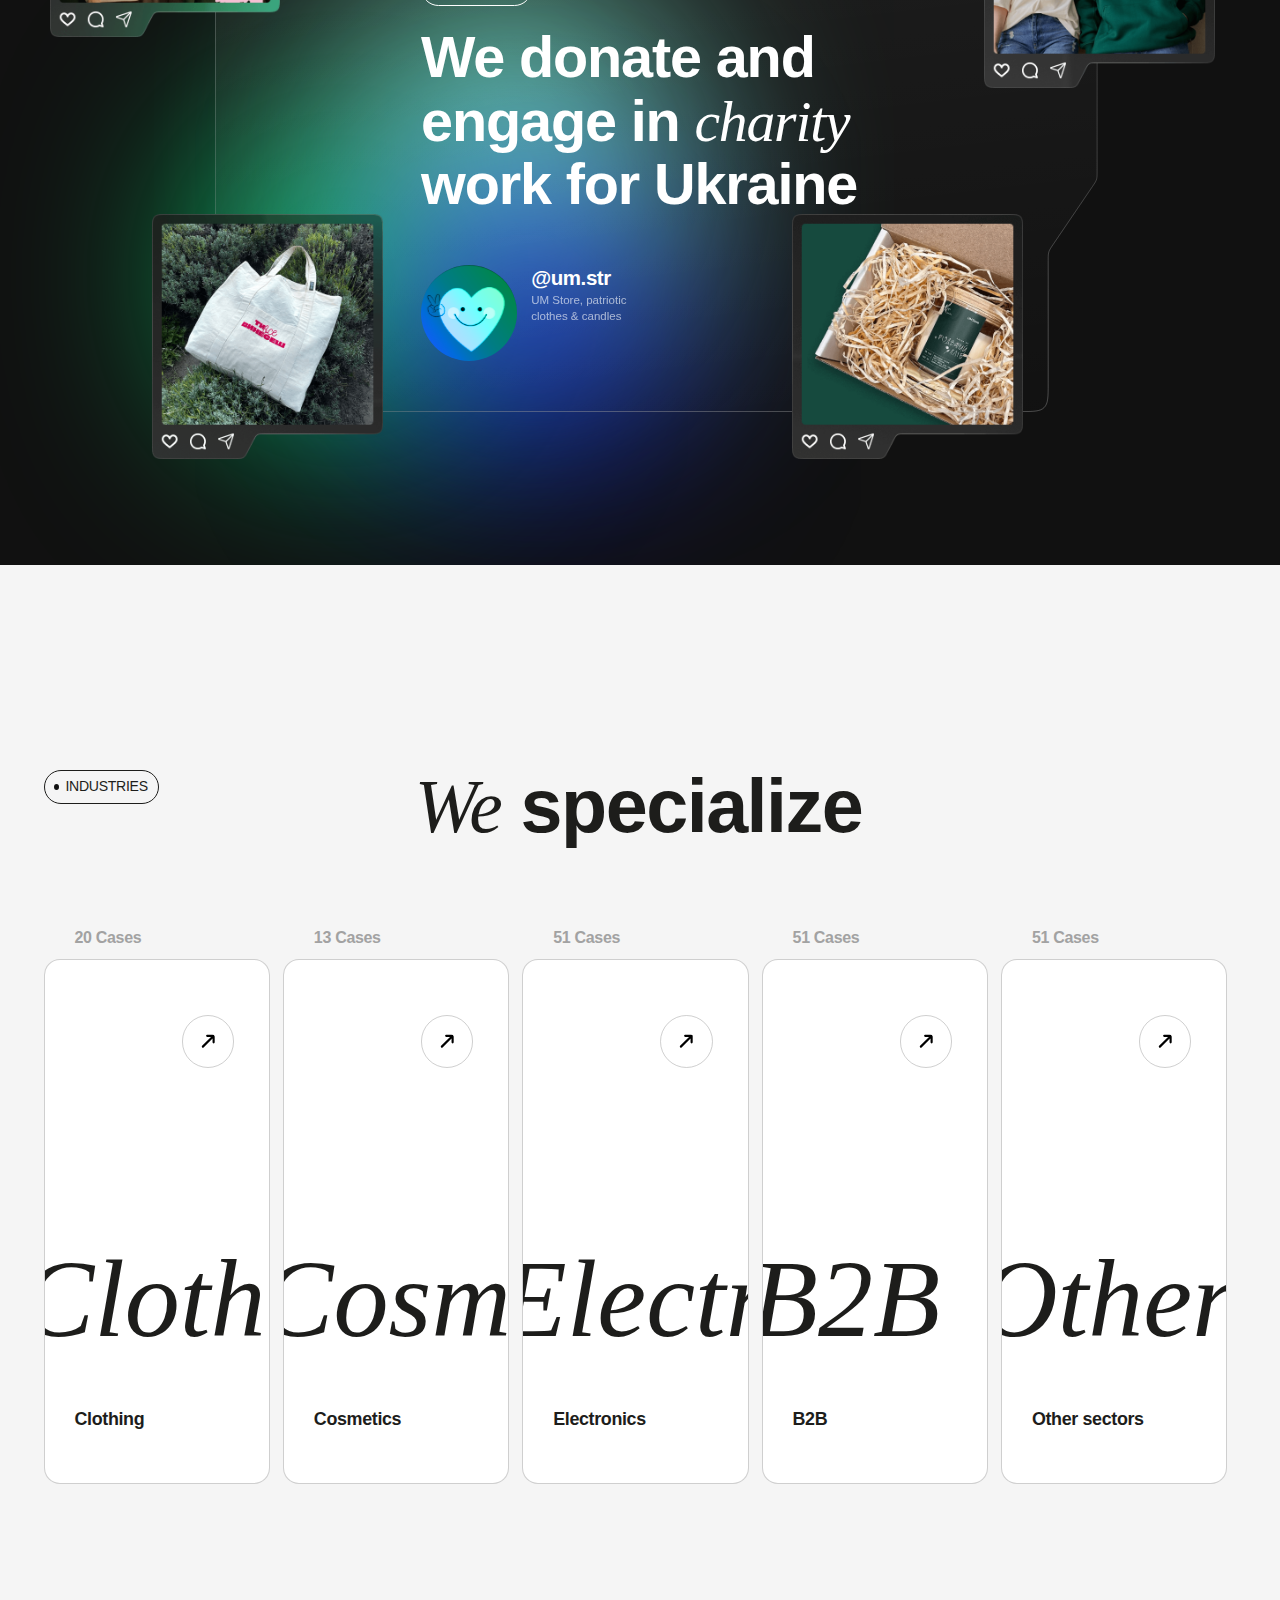
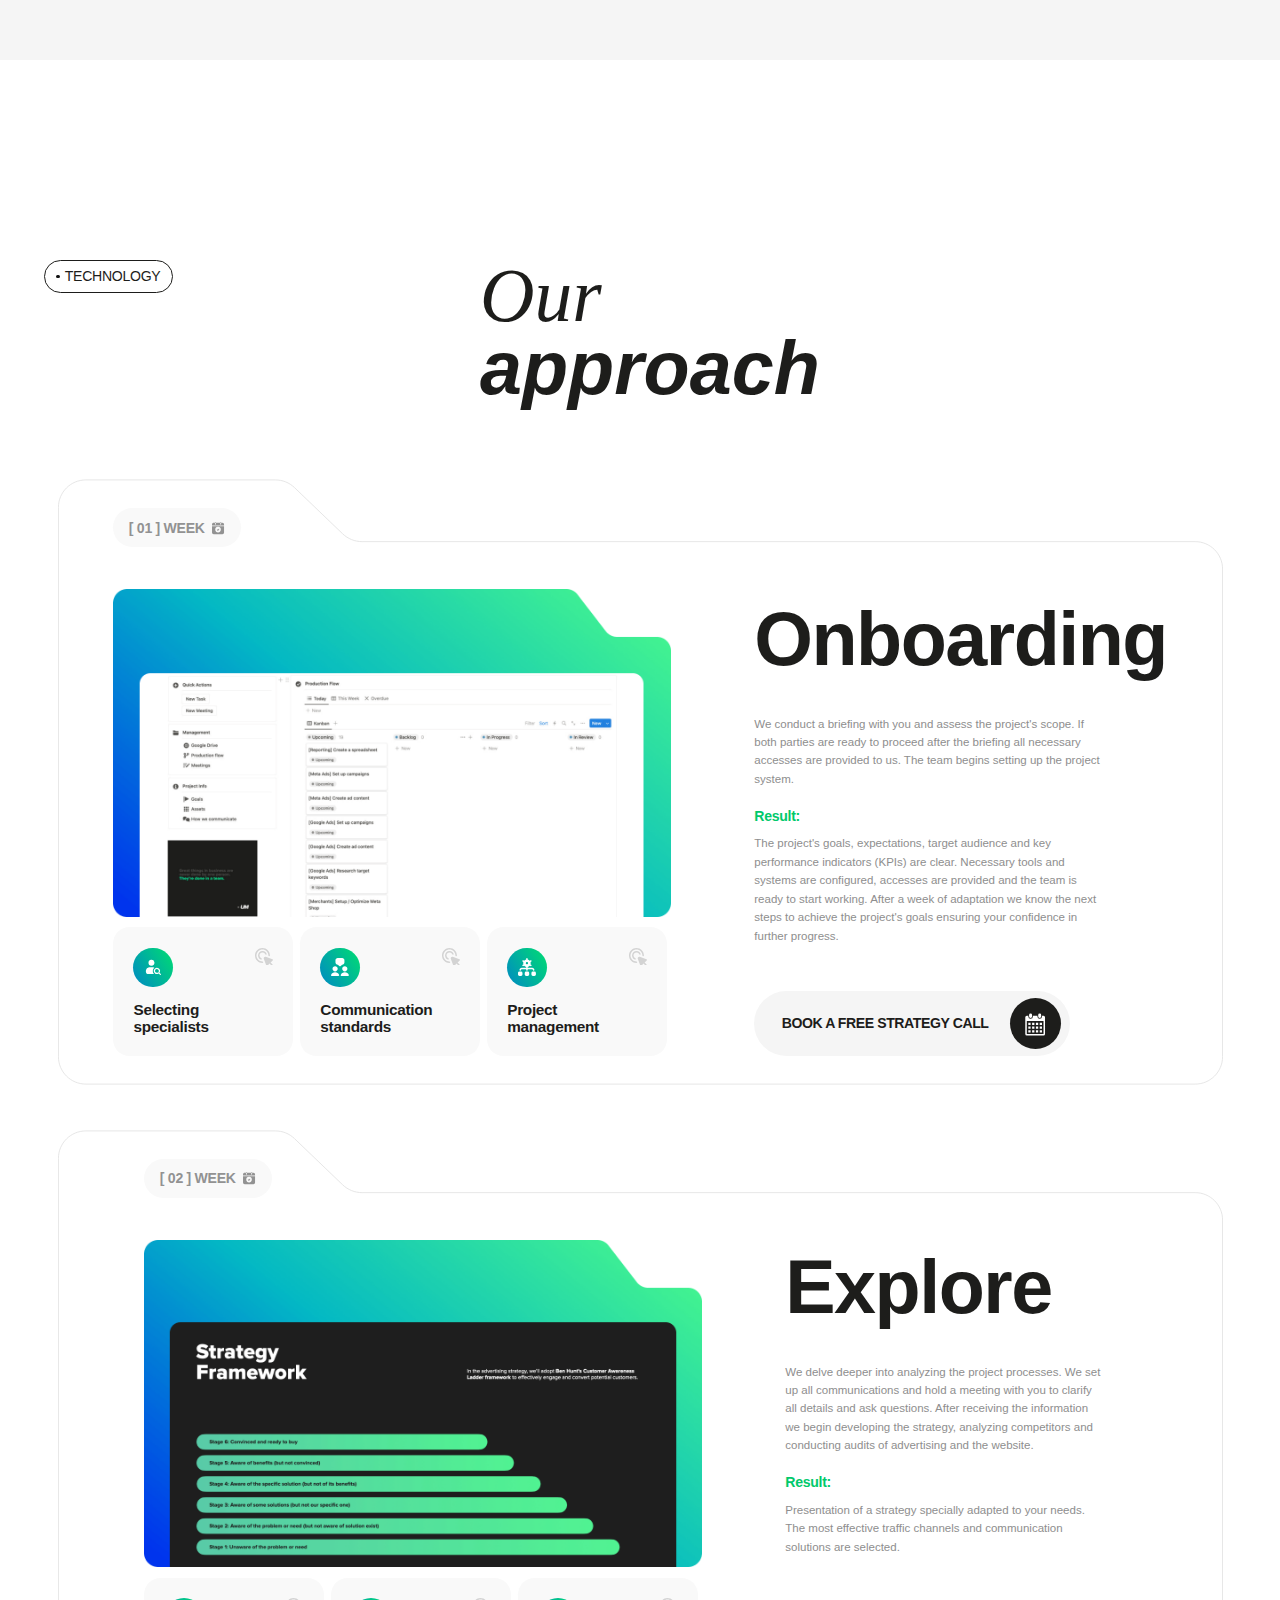
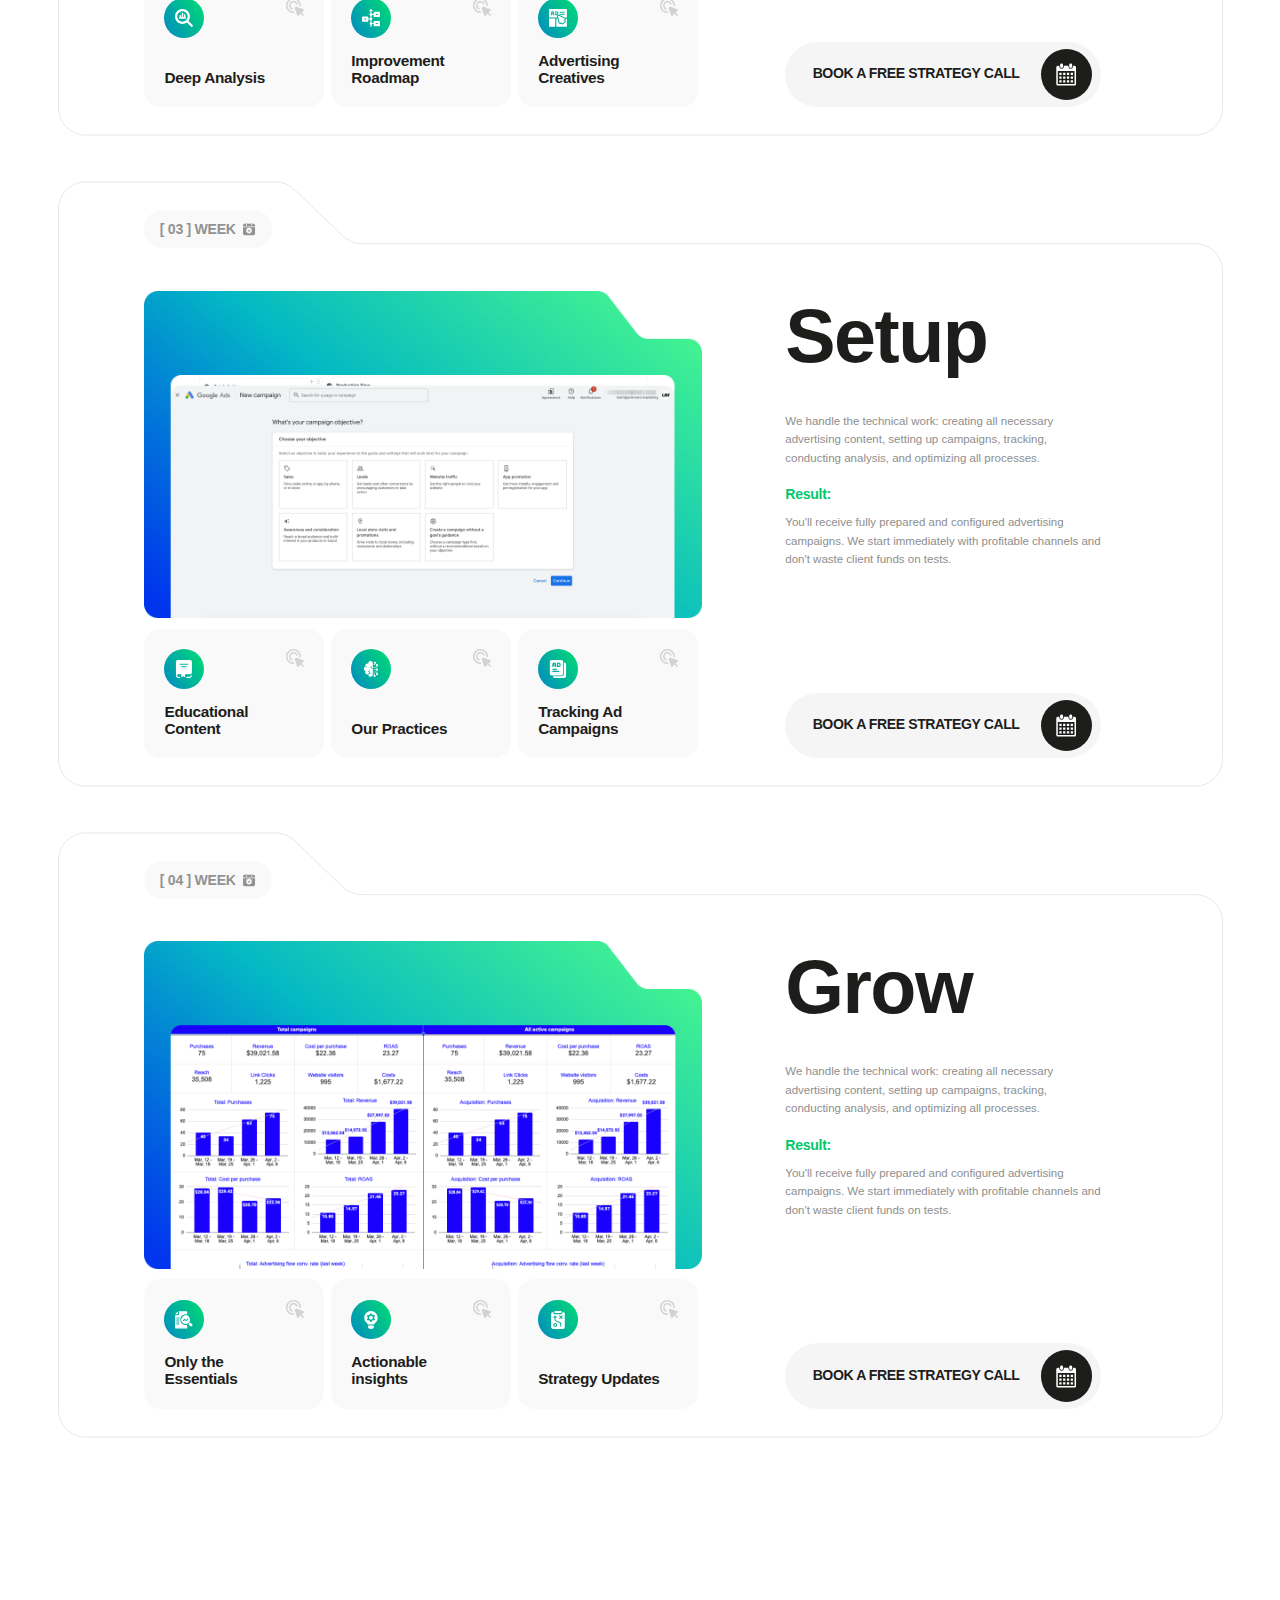
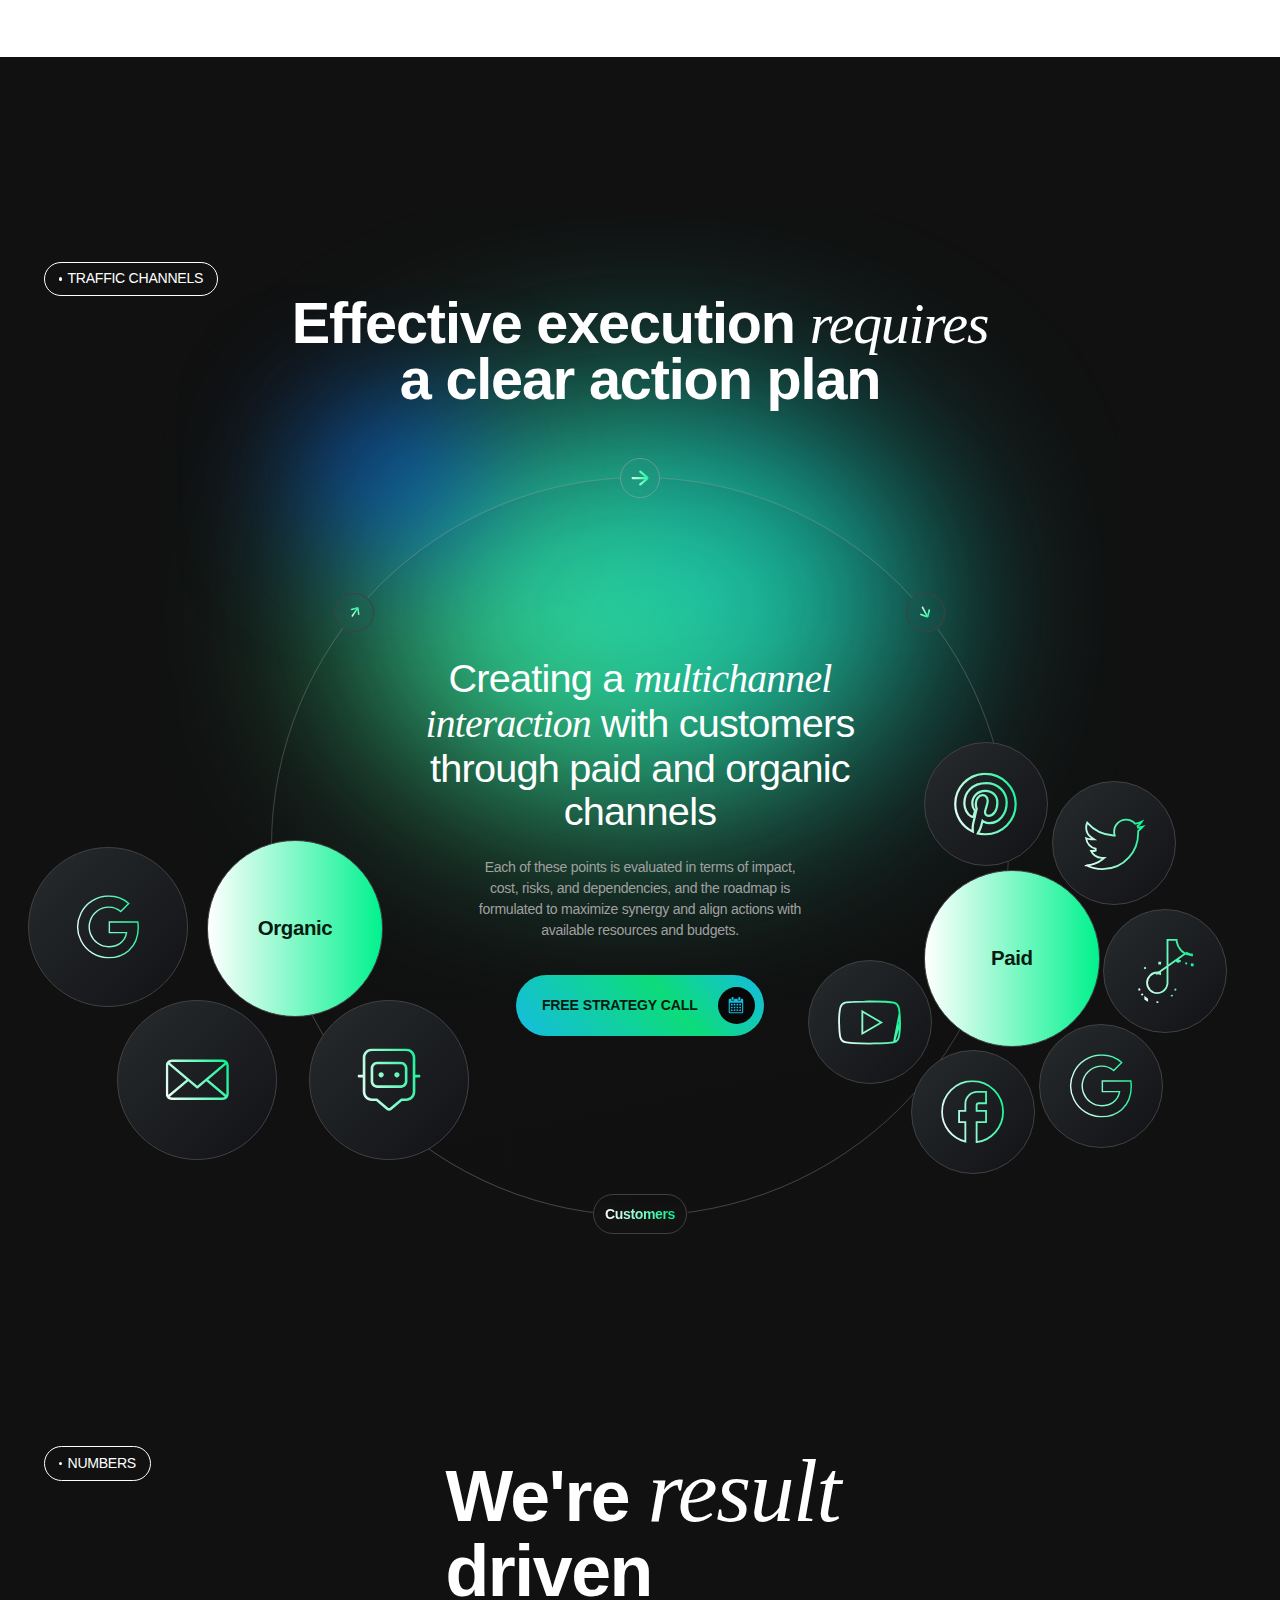
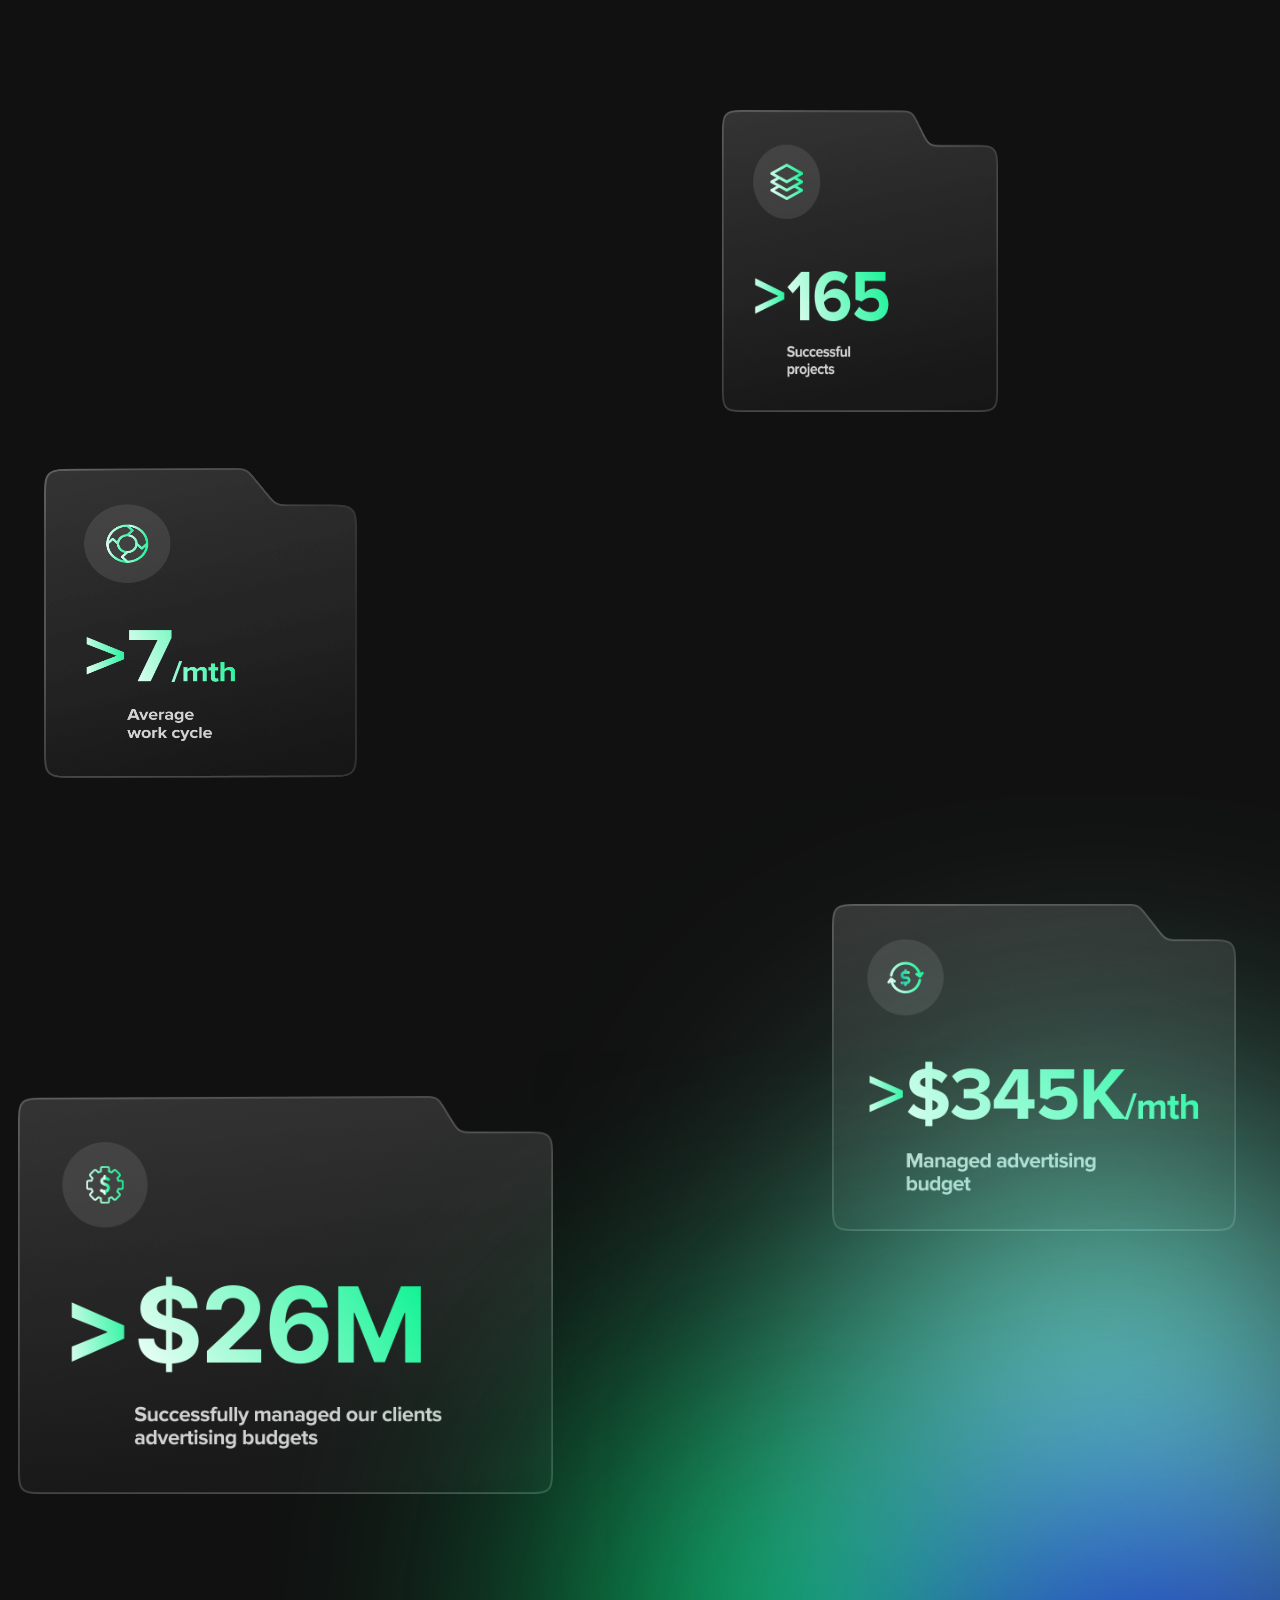
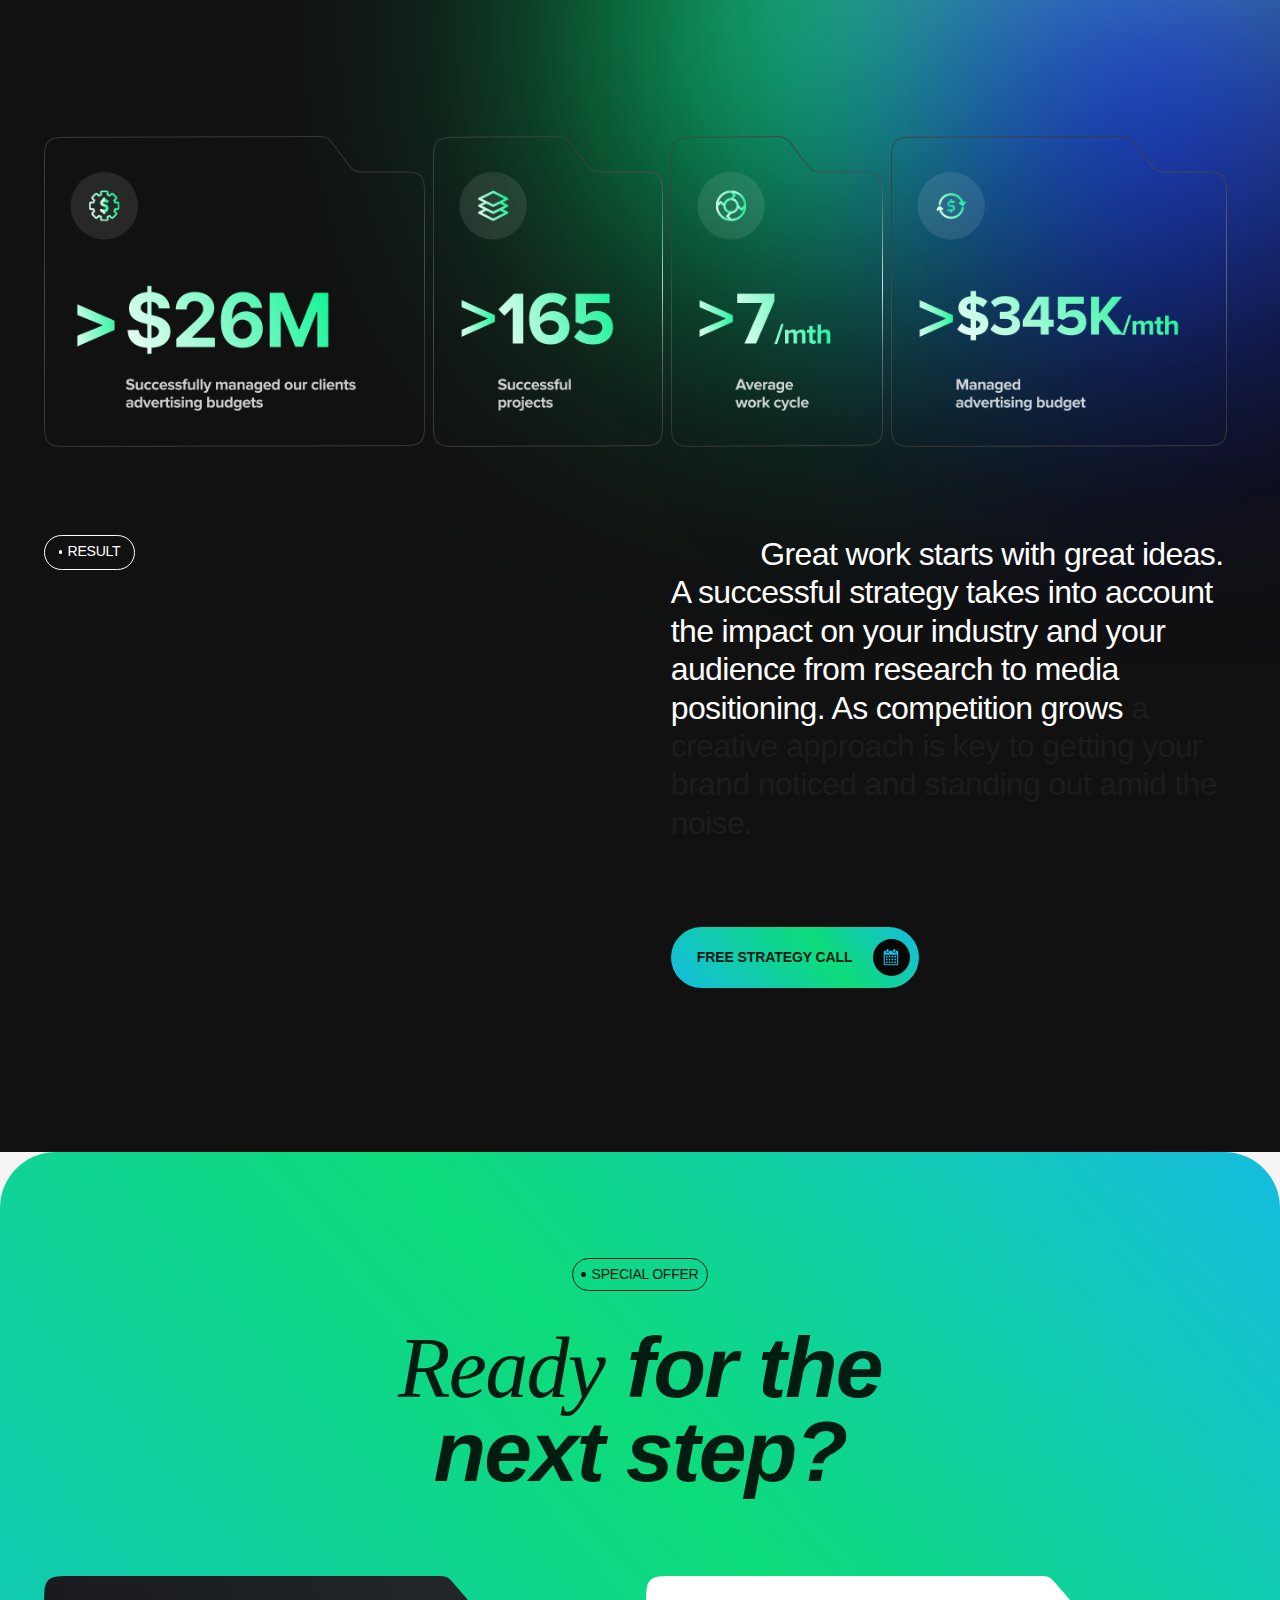
==== commit d37fb470: "added 2 pages & section in main" ====
--- a/index.html
+++ b/index.html
@@ -169,6 +169,269 @@
           </div>
 
           <img class="culture-circles" src="./images/culture.png" alt="" />
+        </div>
+      </section>
+
+      <section class="cases-section">
+        <div class="container">
+          <p class="cases-marker">cases</p>
+          <h2 class="cases-title">
+            Success stories <span class="cases-title-span">shaped</span> by our
+            proven practices
+          </h2>
+
+          <div class="stidies-card-list">
+            <div class="studies-card-item">
+              <img
+                class="studies-card-image cases-card-image"
+                src="./images/studies/brock-wegner-weia3bEeYKU-unsplash 1.jpg"
+                alt=""
+              />
+
+              <img
+                class="studies-card-rectangle cases-rectangle"
+                src="/images/studies/studies-card-rectangle.svg"
+                alt=""
+              />
+              <div class="studies-card-upper-blocks cases-card-block">
+                <p class="upper-block">Clothing</p>
+                <p class="upper-block">Meta Ads</p>
+                <p class="upper-block">
+                  <svg
+                    width="10"
+                    height="11"
+                    viewBox="0 0 10 11"
+                    fill="none"
+                    xmlns="http://www.w3.org/2000/svg"
+                  >
+                    <path
+                      d="M4.99469 0.515625C3.89216 0.516838 2.83514 0.955323 2.05549 1.73489C1.27585 2.51445 0.837261 3.57143 0.835938 4.67396C0.835937 5.74479 1.6651 7.42062 3.30052 9.65479C3.49521 9.92151 3.75013 10.1385 4.04452 10.2881C4.33892 10.4377 4.66447 10.5156 4.99469 10.5156C5.32491 10.5156 5.65046 10.4377 5.94485 10.2881C6.23925 10.1385 6.49416 9.92151 6.68885 9.65479C8.32427 7.42062 9.15344 5.74479 9.15344 4.67396C9.15212 3.57143 8.71352 2.51445 7.93388 1.73489C7.15424 0.955323 6.09721 0.516838 4.99469 0.515625ZM4.99469 6.33146C4.66505 6.33146 4.34282 6.23371 4.06874 6.05057C3.79466 5.86744 3.58103 5.60714 3.45489 5.3026C3.32874 4.99805 3.29574 4.66294 3.36005 4.33964C3.42435 4.01634 3.58309 3.71937 3.81618 3.48628C4.04926 3.25319 4.34624 3.09446 4.66954 3.03015C4.99284 2.96584 5.32795 2.99885 5.63249 3.12499C5.93704 3.25114 6.19733 3.46476 6.38047 3.73884C6.56361 4.01292 6.66135 4.33516 6.66135 4.66479C6.66135 5.10682 6.48576 5.53074 6.1732 5.8433C5.86064 6.15586 5.43672 6.33146 4.99469 6.33146Z"
+                      fill="#1D1D1B"
+                    />
+                  </svg>
+                  Europe
+                </p>
+              </div>
+
+              <div class="cases-card-info">
+                <div class="item-date-container">
+                  <div class="studies-item-calendar-container">
+                    <svg
+                      width="16"
+                      height="16"
+                      viewBox="0 0 16 16"
+                      fill="none"
+                      xmlns="http://www.w3.org/2000/svg"
+                    >
+                      <path
+                        d="M15.9375 5.16602V5.79102H0.9375V5.16602C0.9375 3.44039 2.33688 2.04102 4.0625 2.04102H4.6875V1.41602C4.6875 1.07102 4.9675 0.791016 5.3125 0.791016C5.6575 0.791016 5.9375 1.07102 5.9375 1.41602V2.04102H10.9375V1.41602C10.9375 1.07102 11.2175 0.791016 11.5625 0.791016C11.9075 0.791016 12.1875 1.07102 12.1875 1.41602V2.04102H12.8125C14.5381 2.04102 15.9375 3.44039 15.9375 5.16602ZM15.9375 11.416C15.9375 13.8285 13.9744 15.791 11.5625 15.791C9.15062 15.791 7.1875 13.8285 7.1875 11.416C7.1875 9.00352 9.15062 7.04102 11.5625 7.04102C13.9744 7.04102 15.9375 9.00352 15.9375 11.416ZM12.8125 11.7823L12.1875 11.1573V10.166C12.1875 9.82102 11.9075 9.54102 11.5625 9.54102C11.2175 9.54102 10.9375 9.82102 10.9375 10.166V11.416C10.9375 11.5816 11.0031 11.741 11.1206 11.8579L11.9288 12.666C12.1725 12.9098 12.5688 12.9098 12.8125 12.666C13.0562 12.4223 13.0562 12.026 12.8125 11.7823ZM5.9375 11.416C5.9375 9.64789 6.755 8.07227 8.03062 7.04102H0.9375V12.666C0.9375 14.3916 2.33688 15.791 4.0625 15.791H8.03062C6.755 14.7598 5.9375 13.1841 5.9375 11.416Z"
+                        fill="white"
+                      />
+                    </svg>
+                  </div>
+                  <p class="item-date-text">July, 2023 — by today</p>
+                </div>
+
+                <h3 class="studies-card-title">Vintage Clothing</h3>
+                <p class="studies-card-text">Online store of vintage clothes</p>
+
+                <div class="studies-item-price-blocks">
+                  <p class="price-name">Budget:</p>
+                  <p class="price-value">$3,525.92</p>
+                </div>
+
+                <div class="studies-item-price-blocks">
+                  <p class="price-name">Profit:</p>
+                  <p class="price-value">$44,529.57</p>
+                </div>
+
+                <div class="studies-item-price-blocks">
+                  <p class="price-name">ROAS:</p>
+                  <p class="price-value">1350%</p>
+                </div>
+
+                <div class="studies-item-buttons">
+                  <button class="studies-more-btn">More details</button>
+
+                  <button class="studies-buy-item">
+                    <p class="buy-item-text">I want the same</p>
+                    <div class="buy-item-icon-container">
+                      <svg class="buy-item-icon">
+                        <use href="/images/icons.svg#icon-pen"></use>
+                      </svg>
+                    </div>
+                  </button>
+                </div>
+              </div>
+            </div>
+
+            <div class="studies-card-item">
+              <img
+                class="studies-card-image cases-card-image"
+                src="./images/studies/2024-04-15 16.24 1.jpg"
+                alt=""
+              />
+
+              <img
+                class="studies-card-rectangle cases-rectangle"
+                src="/images/studies/studies-card-rectangle.svg"
+                alt=""
+              />
+              <div class="studies-card-upper-blocks cases-card-block">
+                <p class="upper-block">Clothing</p>
+                <p class="upper-block">Meta Ads</p>
+                <p class="upper-block">
+                  <svg
+                    width="10"
+                    height="11"
+                    viewBox="0 0 10 11"
+                    fill="none"
+                    xmlns="http://www.w3.org/2000/svg"
+                  >
+                    <path
+                      d="M4.99469 0.515625C3.89216 0.516838 2.83514 0.955323 2.05549 1.73489C1.27585 2.51445 0.837261 3.57143 0.835938 4.67396C0.835937 5.74479 1.6651 7.42062 3.30052 9.65479C3.49521 9.92151 3.75013 10.1385 4.04452 10.2881C4.33892 10.4377 4.66447 10.5156 4.99469 10.5156C5.32491 10.5156 5.65046 10.4377 5.94485 10.2881C6.23925 10.1385 6.49416 9.92151 6.68885 9.65479C8.32427 7.42062 9.15344 5.74479 9.15344 4.67396C9.15212 3.57143 8.71352 2.51445 7.93388 1.73489C7.15424 0.955323 6.09721 0.516838 4.99469 0.515625ZM4.99469 6.33146C4.66505 6.33146 4.34282 6.23371 4.06874 6.05057C3.79466 5.86744 3.58103 5.60714 3.45489 5.3026C3.32874 4.99805 3.29574 4.66294 3.36005 4.33964C3.42435 4.01634 3.58309 3.71937 3.81618 3.48628C4.04926 3.25319 4.34624 3.09446 4.66954 3.03015C4.99284 2.96584 5.32795 2.99885 5.63249 3.12499C5.93704 3.25114 6.19733 3.46476 6.38047 3.73884C6.56361 4.01292 6.66135 4.33516 6.66135 4.66479C6.66135 5.10682 6.48576 5.53074 6.1732 5.8433C5.86064 6.15586 5.43672 6.33146 4.99469 6.33146Z"
+                      fill="#1D1D1B"
+                    />
+                  </svg>
+                  Europe
+                </p>
+              </div>
+
+              <div class="cases-card-info">
+                <div class="item-date-container">
+                  <div class="studies-item-calendar-container">
+                    <svg
+                      width="16"
+                      height="16"
+                      viewBox="0 0 16 16"
+                      fill="none"
+                      xmlns="http://www.w3.org/2000/svg"
+                    >
+                      <path
+                        d="M15.9375 5.16602V5.79102H0.9375V5.16602C0.9375 3.44039 2.33688 2.04102 4.0625 2.04102H4.6875V1.41602C4.6875 1.07102 4.9675 0.791016 5.3125 0.791016C5.6575 0.791016 5.9375 1.07102 5.9375 1.41602V2.04102H10.9375V1.41602C10.9375 1.07102 11.2175 0.791016 11.5625 0.791016C11.9075 0.791016 12.1875 1.07102 12.1875 1.41602V2.04102H12.8125C14.5381 2.04102 15.9375 3.44039 15.9375 5.16602ZM15.9375 11.416C15.9375 13.8285 13.9744 15.791 11.5625 15.791C9.15062 15.791 7.1875 13.8285 7.1875 11.416C7.1875 9.00352 9.15062 7.04102 11.5625 7.04102C13.9744 7.04102 15.9375 9.00352 15.9375 11.416ZM12.8125 11.7823L12.1875 11.1573V10.166C12.1875 9.82102 11.9075 9.54102 11.5625 9.54102C11.2175 9.54102 10.9375 9.82102 10.9375 10.166V11.416C10.9375 11.5816 11.0031 11.741 11.1206 11.8579L11.9288 12.666C12.1725 12.9098 12.5688 12.9098 12.8125 12.666C13.0562 12.4223 13.0562 12.026 12.8125 11.7823ZM5.9375 11.416C5.9375 9.64789 6.755 8.07227 8.03062 7.04102H0.9375V12.666C0.9375 14.3916 2.33688 15.791 4.0625 15.791H8.03062C6.755 14.7598 5.9375 13.1841 5.9375 11.416Z"
+                        fill="white"
+                      />
+                    </svg>
+                  </div>
+                  <p class="item-date-text">July, 2023 — by today</p>
+                </div>
+
+                <h3 class="studies-card-title">Skin care</h3>
+                <p class="studies-card-text">Online store of socks</p>
+
+                <div class="studies-item-price-blocks">
+                  <p class="price-name">Invested:</p>
+                  <p class="price-value">$24,525.82</p>
+                </div>
+
+                <div class="studies-item-price-blocks">
+                  <p class="price-name">Revenue:</p>
+                  <p class="price-value">$60,991.11</p>
+                </div>
+
+                <div class="studies-item-price-blocks">
+                  <p class="price-name">Transaction growth:</p>
+                  <p class="price-value">256%</p>
+                </div>
+
+                <div class="studies-item-buttons">
+                  <button class="studies-more-btn">More details</button>
+
+                  <button class="studies-buy-item">
+                    <p class="buy-item-text">I want the same</p>
+                    <div class="buy-item-icon-container">
+                      <svg class="buy-item-icon">
+                        <use href="/images/icons.svg#icon-pen"></use>
+                      </svg>
+                    </div>
+                  </button>
+                </div>
+              </div>
+            </div>
+            <div class="studies-card-item">
+              <img
+                class="studies-card-image cases-card-image"
+                src="./images/studies/heart-784590_900x 1.jpg"
+                alt=""
+              />
+
+              <img
+                class="studies-card-rectangle cases-rectangle"
+                src="/images/studies/studies-card-rectangle.svg"
+                alt=""
+              />
+              <div class="studies-card-upper-blocks cases-card-block">
+                <p class="upper-block">Clothing</p>
+                <p class="upper-block">Meta Ads</p>
+                <p class="upper-block">
+                  <svg
+                    width="10"
+                    height="11"
+                    viewBox="0 0 10 11"
+                    fill="none"
+                    xmlns="http://www.w3.org/2000/svg"
+                  >
+                    <path
+                      d="M4.99469 0.515625C3.89216 0.516838 2.83514 0.955323 2.05549 1.73489C1.27585 2.51445 0.837261 3.57143 0.835938 4.67396C0.835937 5.74479 1.6651 7.42062 3.30052 9.65479C3.49521 9.92151 3.75013 10.1385 4.04452 10.2881C4.33892 10.4377 4.66447 10.5156 4.99469 10.5156C5.32491 10.5156 5.65046 10.4377 5.94485 10.2881C6.23925 10.1385 6.49416 9.92151 6.68885 9.65479C8.32427 7.42062 9.15344 5.74479 9.15344 4.67396C9.15212 3.57143 8.71352 2.51445 7.93388 1.73489C7.15424 0.955323 6.09721 0.516838 4.99469 0.515625ZM4.99469 6.33146C4.66505 6.33146 4.34282 6.23371 4.06874 6.05057C3.79466 5.86744 3.58103 5.60714 3.45489 5.3026C3.32874 4.99805 3.29574 4.66294 3.36005 4.33964C3.42435 4.01634 3.58309 3.71937 3.81618 3.48628C4.04926 3.25319 4.34624 3.09446 4.66954 3.03015C4.99284 2.96584 5.32795 2.99885 5.63249 3.12499C5.93704 3.25114 6.19733 3.46476 6.38047 3.73884C6.56361 4.01292 6.66135 4.33516 6.66135 4.66479C6.66135 5.10682 6.48576 5.53074 6.1732 5.8433C5.86064 6.15586 5.43672 6.33146 4.99469 6.33146Z"
+                      fill="#1D1D1B"
+                    />
+                  </svg>
+                  Europe
+                </p>
+              </div>
+
+              <div class="cases-card-info">
+                <div class="item-date-container">
+                  <div class="studies-item-calendar-container">
+                    <svg
+                      width="16"
+                      height="16"
+                      viewBox="0 0 16 16"
+                      fill="none"
+                      xmlns="http://www.w3.org/2000/svg"
+                    >
+                      <path
+                        d="M15.9375 5.16602V5.79102H0.9375V5.16602C0.9375 3.44039 2.33688 2.04102 4.0625 2.04102H4.6875V1.41602C4.6875 1.07102 4.9675 0.791016 5.3125 0.791016C5.6575 0.791016 5.9375 1.07102 5.9375 1.41602V2.04102H10.9375V1.41602C10.9375 1.07102 11.2175 0.791016 11.5625 0.791016C11.9075 0.791016 12.1875 1.07102 12.1875 1.41602V2.04102H12.8125C14.5381 2.04102 15.9375 3.44039 15.9375 5.16602ZM15.9375 11.416C15.9375 13.8285 13.9744 15.791 11.5625 15.791C9.15062 15.791 7.1875 13.8285 7.1875 11.416C7.1875 9.00352 9.15062 7.04102 11.5625 7.04102C13.9744 7.04102 15.9375 9.00352 15.9375 11.416ZM12.8125 11.7823L12.1875 11.1573V10.166C12.1875 9.82102 11.9075 9.54102 11.5625 9.54102C11.2175 9.54102 10.9375 9.82102 10.9375 10.166V11.416C10.9375 11.5816 11.0031 11.741 11.1206 11.8579L11.9288 12.666C12.1725 12.9098 12.5688 12.9098 12.8125 12.666C13.0562 12.4223 13.0562 12.026 12.8125 11.7823ZM5.9375 11.416C5.9375 9.64789 6.755 8.07227 8.03062 7.04102H0.9375V12.666C0.9375 14.3916 2.33688 15.791 4.0625 15.791H8.03062C6.755 14.7598 5.9375 13.1841 5.9375 11.416Z"
+                        fill="white"
+                      />
+                    </svg>
+                  </div>
+                  <p class="item-date-text">July, 2023 — by today</p>
+                </div>
+
+                <h3 class="studies-card-title">Accessories</h3>
+                <p class="studies-card-text">Online store of socks</p>
+
+                <div class="studies-item-price-blocks">
+                  <p class="price-name">Revenue before:</p>
+                  <p class="price-value">$5,748.21</p>
+                </div>
+
+                <div class="studies-item-price-blocks">
+                  <p class="price-name">Revenue after:</p>
+                  <p class="price-value">$37,294.25</p>
+                </div>
+
+                <div class="studies-item-price-blocks">
+                  <p class="price-name">Transaction growth:</p>
+                  <p class="price-value">516%</p>
+                </div>
+
+                <div class="studies-item-buttons">
+                  <button class="studies-more-btn">More details</button>
+
+                  <button class="studies-buy-item">
+                    <p class="buy-item-text">I want the same</p>
+                    <div class="buy-item-icon-container">
+                      <svg class="buy-item-icon">
+                        <use href="/images/icons.svg#icon-pen"></use>
+                      </svg>
+                    </div>
+                  </button>
+                </div>
+              </div>
+            </div>
+          </div>
         </div>
       </section>
 
@@ -1765,6 +2028,8 @@
         </div>
       </section>
 
+      <section><div class="container"></div></section>
+
       <div class="separate-bacground">
         <section class="nextstep-section">
           <div class="container">
--- a/styles/style.css
+++ b/styles/style.css
@@ -4516,16 +4516,363 @@
     width: 80vw;
     height: 108vw;
   }
-
-  .team-hover-container {
-  }
-
-  .team-member-hover-name {
-  }
-
-  .team-member-hover-specialize {
-  }
-
-  .team-member-hover-text {
-  }
-}
+}
+
+/* cases ----------------------------------------------------------------------------------------------- */
+
+.cases-section {
+  background-color: #ffffff;
+  padding: 5vw 0;
+}
+
+.cases-marker {
+  font-family: "Proxima Nova", sans-serif;
+  font-weight: 400;
+  font-size: 1.1vw;
+  line-height: 1.5vw;
+  letter-spacing: -0.02em;
+  text-transform: uppercase;
+  color: #1d1d1b;
+  border: 1px solid #1d1d1b;
+  border-radius: 25.4vw;
+  padding: 0.5vw 1.1vw;
+  width: fit-content;
+  height: fit-content;
+  display: flex;
+  align-items: center;
+  gap: 0.4vw;
+  margin: 0 auto;
+  margin-bottom: 2.2vw;
+}
+
+.cases-marker::before {
+  content: "";
+  width: 0.3vw;
+  height: 0.3vw;
+  border-radius: 100%;
+  background-color: black;
+}
+
+.cases-title {
+  font-family: "Proxima Nova", sans-serif;
+  font-weight: 700;
+  font-size: 4.5vw;
+  line-height: 4.5vw;
+  letter-spacing: -0.02em;
+  text-align: center;
+  color: #1d1d1b;
+  width: 57vw;
+  margin: 0 auto;
+  margin-bottom: 6vw;
+}
+
+.cases-title-span {
+  font-family: "Libre Baskerville";
+  font-style: italic;
+  font-weight: 400;
+}
+
+.studies-links {
+  font-size: 2.3vw;
+}
+
+.stusies-section {
+  padding: 5vw 0 11vw 0;
+}
+
+.studies-link-list {
+  justify-content: flex-end;
+  margin-bottom: 5vw;
+}
+
+.studies-card-item {
+  height: 47.7vw;
+  width: 30.2vw;
+  border-radius: 1.4vw;
+  overflow: hidden;
+  position: relative;
+  padding: 1.3vw 2vw 0 2vw;
+}
+
+.studies-title-container {
+  margin-bottom: 2.7vw;
+}
+
+.studies-card-image {
+  position: absolute;
+  width: 30.2vw;
+  z-index: -1;
+  top: 0;
+  left: 0;
+  transition: 0.3s;
+}
+
+.studies-card-upper-blocks {
+  display: flex;
+  gap: 0.4vw;
+  margin-bottom: 12.8vw;
+}
+
+.upper-block {
+  font-family: "Manrope", sans-serif;
+  font-weight: 600;
+  font-size: 0.9vw;
+  line-height: 0.9vw;
+  line-height: 1;
+  letter-spacing: -0.02em;
+  color: #1d1d1b;
+  background: #fff;
+  border-radius: 25.4vw;
+  padding: 0.8vw 1.1vw;
+}
+
+.item-date-container {
+  display: flex;
+  align-items: center;
+  gap: 0.8vw;
+  margin-bottom: 1.6vw;
+}
+
+.studies-item-calendar-container {
+  width: 2.5vw;
+  height: 2.5vw;
+  border-radius: 100%;
+  background: linear-gradient(58deg, #0034ed 0%, #04b8c4 49%, #4bfa8a 100%);
+  display: flex;
+  align-items: center;
+  justify-content: center;
+}
+
+.item-date-text {
+  font-family: "Manrope", sans-serif;
+  font-weight: 700;
+  font-size: 0.9vw;
+  line-height: 1.3vw;
+  line-height: 1.4;
+  text-transform: uppercase;
+  color: #1d1d1b;
+}
+
+.studies-card-rectangle {
+  position: absolute;
+  left: 0;
+  top: 15vw;
+  width: 30.2vw;
+  height: 32.7vw;
+  z-index: -1;
+}
+
+.studies-card-title {
+  font-family: "Proxima Nova", sans-serif;
+  font-weight: 700;
+  font-size: 2.6vw;
+  line-height: 3.2vw;
+  letter-spacing: -0.01em;
+  color: #1d1d1b;
+  margin-bottom: 0.8vw;
+}
+
+.studies-card-text {
+  font-family: "Manrope", sans-serif;
+  font-weight: 500;
+  font-size: 1.1vw;
+  line-height: 1.6vw;
+  color: #a2a2a2;
+  margin-bottom: 3.1vw;
+}
+
+.studies-item-price-blocks {
+  display: flex;
+  align-items: center;
+  justify-content: space-between;
+  margin-bottom: 1.6vw;
+}
+
+.price-name {
+  font-family: "Manrope", sans-serif;
+  font-weight: 600;
+  font-size: 1.25vw;
+  line-height: 1.25vw;
+  line-height: 1;
+  color: #161616;
+  opacity: 0.3;
+}
+
+.price-value {
+  font-family: "Proxima Nova", sans-serif;
+  font-weight: 600;
+  font-size: 1.8vw;
+  line-height: 1.8vw;
+  line-height: 1;
+  letter-spacing: -0.03em;
+  color: #1d1d1b;
+}
+
+.studies-item-buttons {
+  display: flex;
+  justify-content: space-between;
+  margin-top: 2.4vw;
+}
+
+.studies-more-btn {
+  font-family: "Manrope", sans-serif;
+  font-weight: 700;
+  font-size: 0.9vw;
+  line-height: 0.9vw;
+  letter-spacing: -0.02em;
+  text-transform: uppercase;
+  text-align: center;
+  color: #1d1d1b;
+  border-radius: 11.5vw;
+  padding: 1.5vw 1vw;
+  border: none;
+  transition: 0.3s;
+  background: #f5f5f5;
+}
+
+.studies-buy-item {
+  display: flex;
+  align-items: center;
+  background: linear-gradient(
+    49deg,
+    #15bcdf 0.01%,
+    #0ddc7a 61.5%,
+    #15bcdf 100%
+  );
+  border: none;
+  border-radius: 11.5vw;
+  padding: 0.6vw;
+}
+
+.buy-item-text {
+  font-family: "Proxima Nova", sans-serif;
+  font-weight: 600;
+  font-size: 0.9vw;
+  line-height: 0.9vw;
+  text-transform: uppercase;
+  text-align: center;
+  color: #fff;
+  width: 11vw;
+  transition: 0.3s;
+}
+
+.buy-item-icon {
+  width: 1.1vw;
+  height: 1.1vw;
+  fill: #15bcdf;
+  transition: 0.3s;
+}
+
+button {
+  cursor: pointer;
+}
+
+.buy-item-icon-container {
+  width: 2.6vw;
+  height: 2.6vw;
+  border-radius: 100%;
+  background-color: #fff;
+  display: flex;
+  justify-content: center;
+  align-items: center;
+}
+
+.studies-buy-item:hover {
+  background: linear-gradient(315deg, #111215 0%, #272b2e 100%);
+}
+
+.studies-buy-item:hover .buy-item-text {
+  color: #fff;
+}
+
+.studies-buy-item:hover .buy-item-icon {
+  fill: #111215;
+}
+
+.studies-more-btn:hover {
+  background: linear-gradient(315deg, #111215 0%, #272b2e 100%);
+  color: #fff;
+}
+
+.studies-card-item:hover .studies-card-image {
+  transform: scale(1.2);
+}
+
+.stidies-card-list {
+  display: flex;
+  flex-wrap: wrap;
+  justify-content: center;
+  gap: 1.1vw;
+  column-gap: 0.8vw;
+  margin-bottom: 5vw;
+}
+
+.studies-title-form-container {
+  display: flex;
+}
+
+.studies-title {
+  margin-right: 26vw;
+}
+
+.studies-form {
+}
+
+.studies-input {
+  border: none;
+  border-bottom: 1px solid #1d1d1b;
+  padding: 0px 0px 1.6vw 0;
+  width: 25.5vw;
+  margin-right: 1.1vw;
+}
+
+.studies-form-btn {
+  width: 3.8vw;
+  height: 3.8vw;
+  border-radius: 100%;
+  background-color: #1d1d1b;
+  border: none;
+}
+
+.studies-form-btn-icon {
+  width: 0.8vw;
+  height: 0.8vw;
+  fill: #fff;
+}
+
+.studies-load-btn {
+  display: block;
+  font-family: "Proxima Nova", sans-serif;
+  font-weight: 700;
+  font-size: 1.25vw;
+  line-height: 1.25vw;
+  letter-spacing: -0.01em;
+  text-transform: uppercase;
+  text-align: center;
+  color: #1d1d1b;
+  border-radius: 4.5vw;
+  padding: 1.8vw 0.9vw;
+  border: none;
+  background: #f5f5f5;
+  margin: 0 auto;
+  width: 20.8vw;
+  height: 4.8vw;
+}
+
+.cases-card-image {
+  z-index: 0;
+}
+
+.cases-card-block {
+  position: relative;
+  z-index: 2;
+}
+
+.cases-card-info {
+  position: relative;
+  z-index: 2;
+}
+
+.cases-rectangle {
+  z-index: 0;
+}
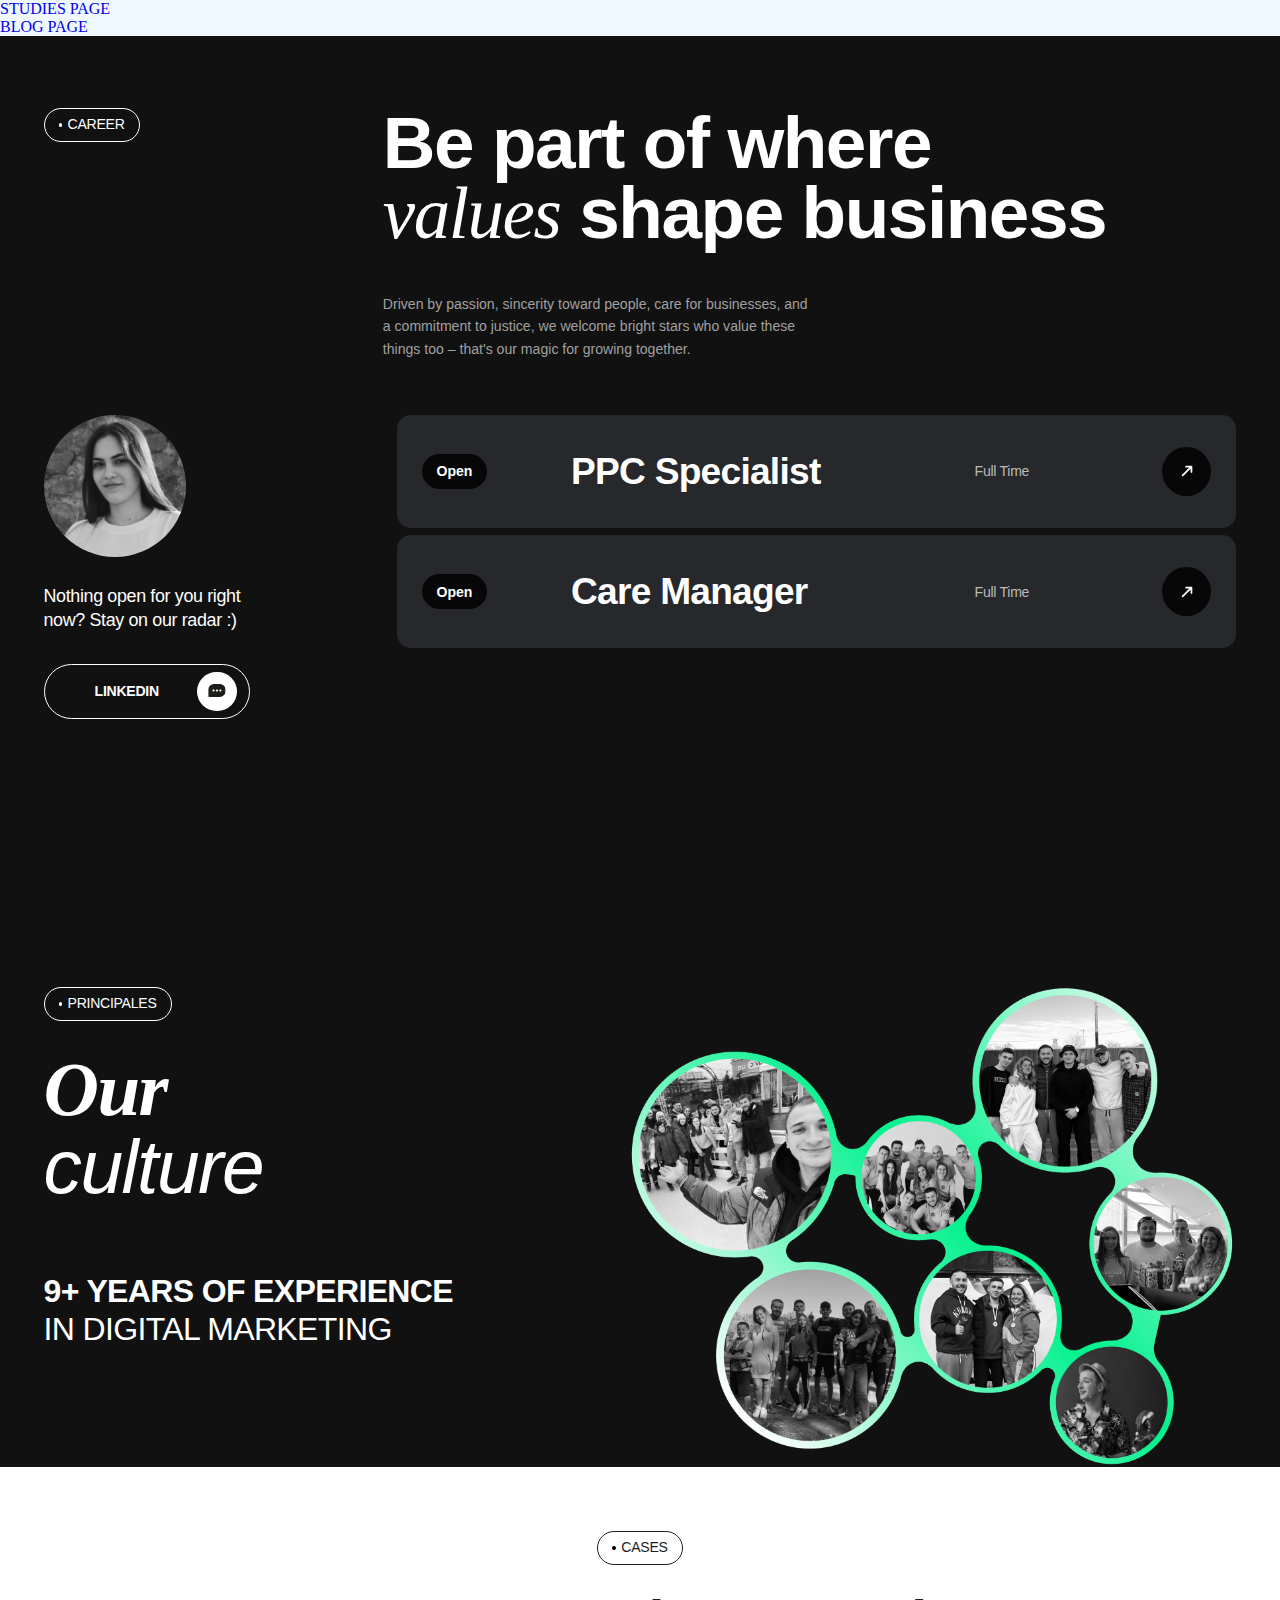
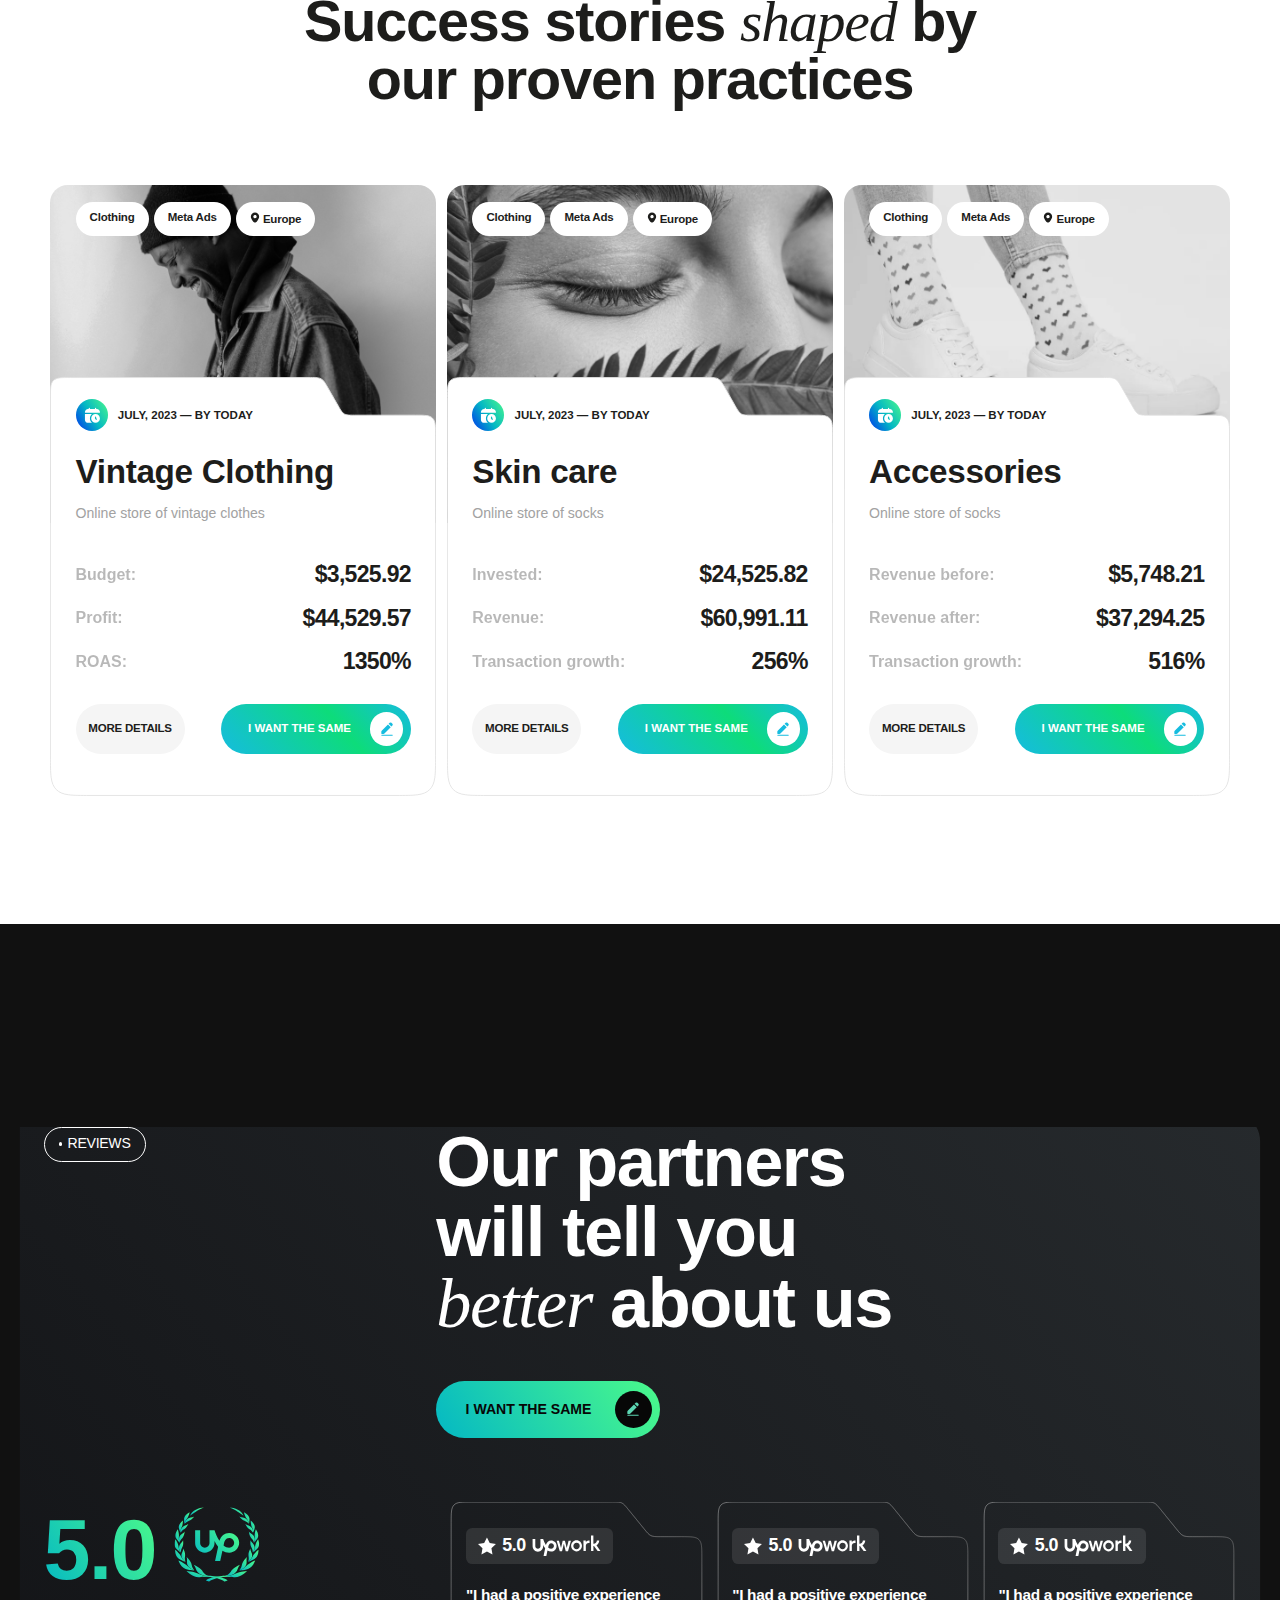
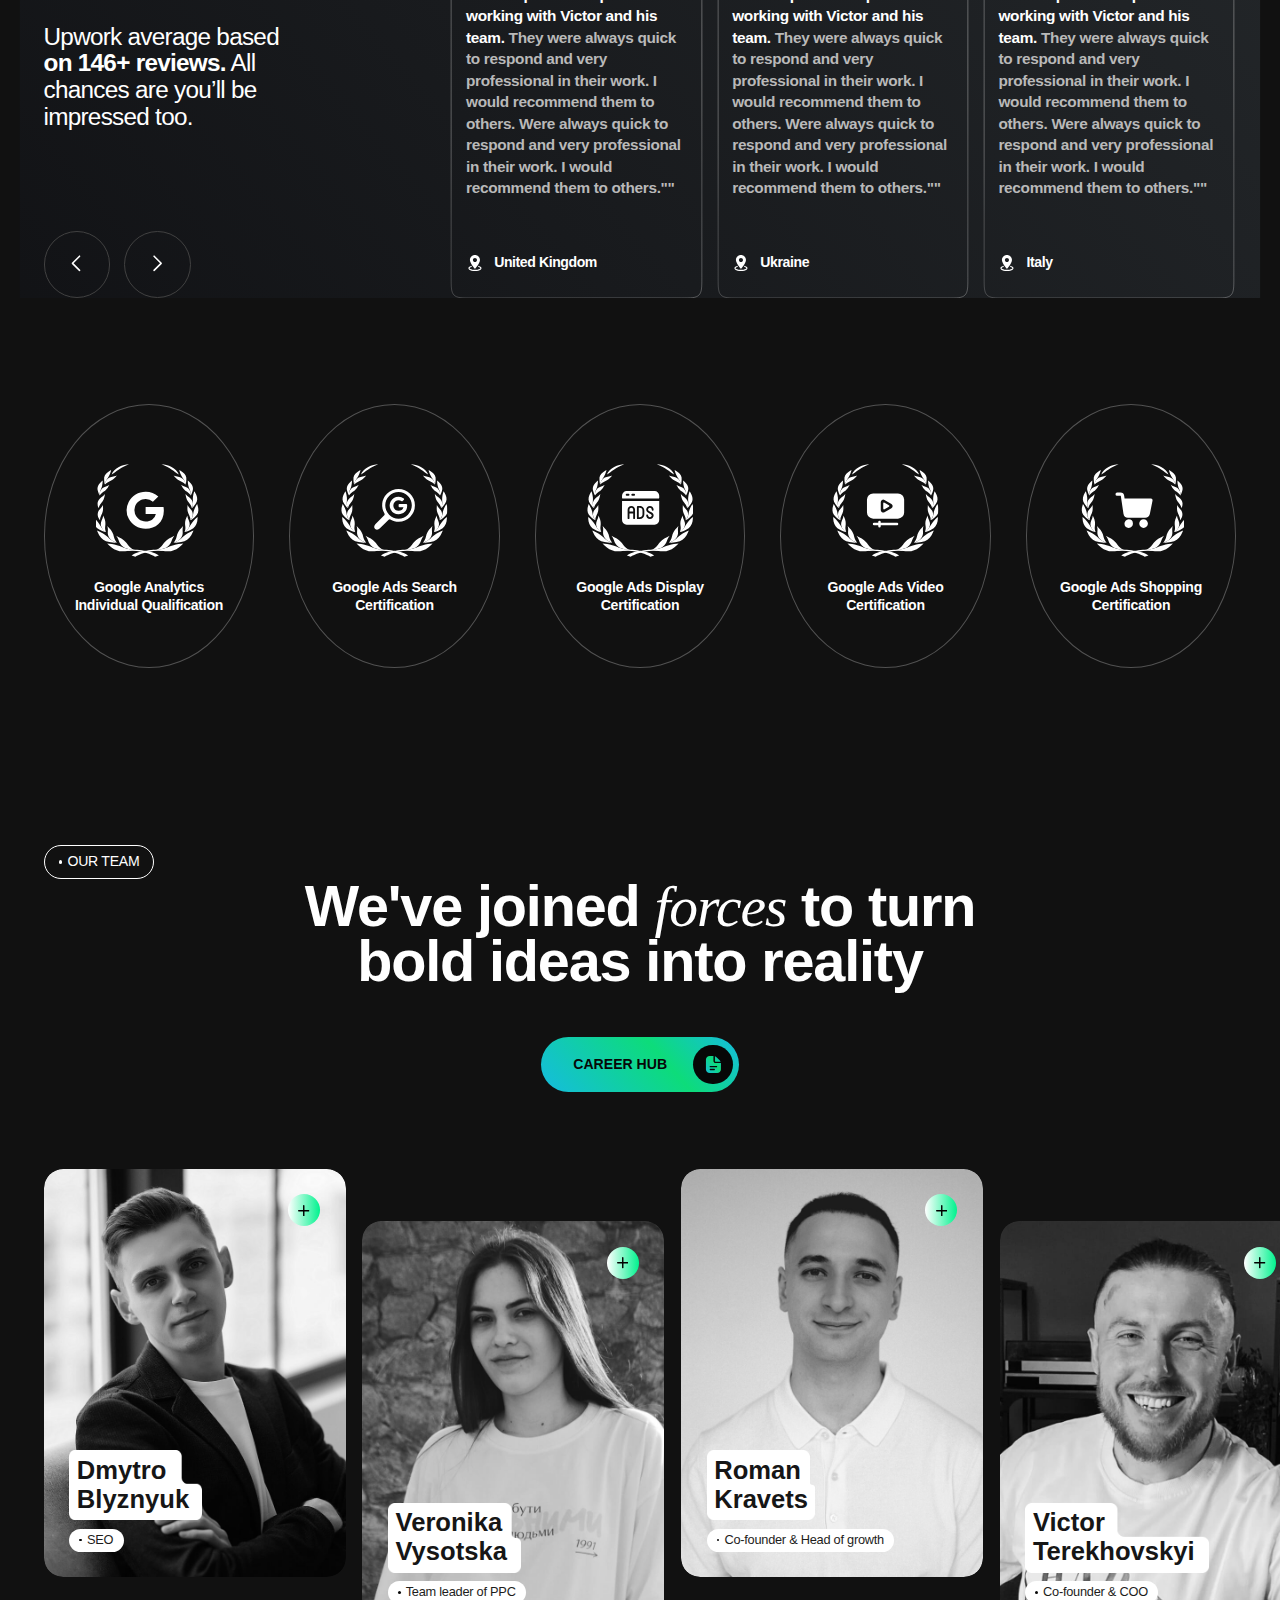
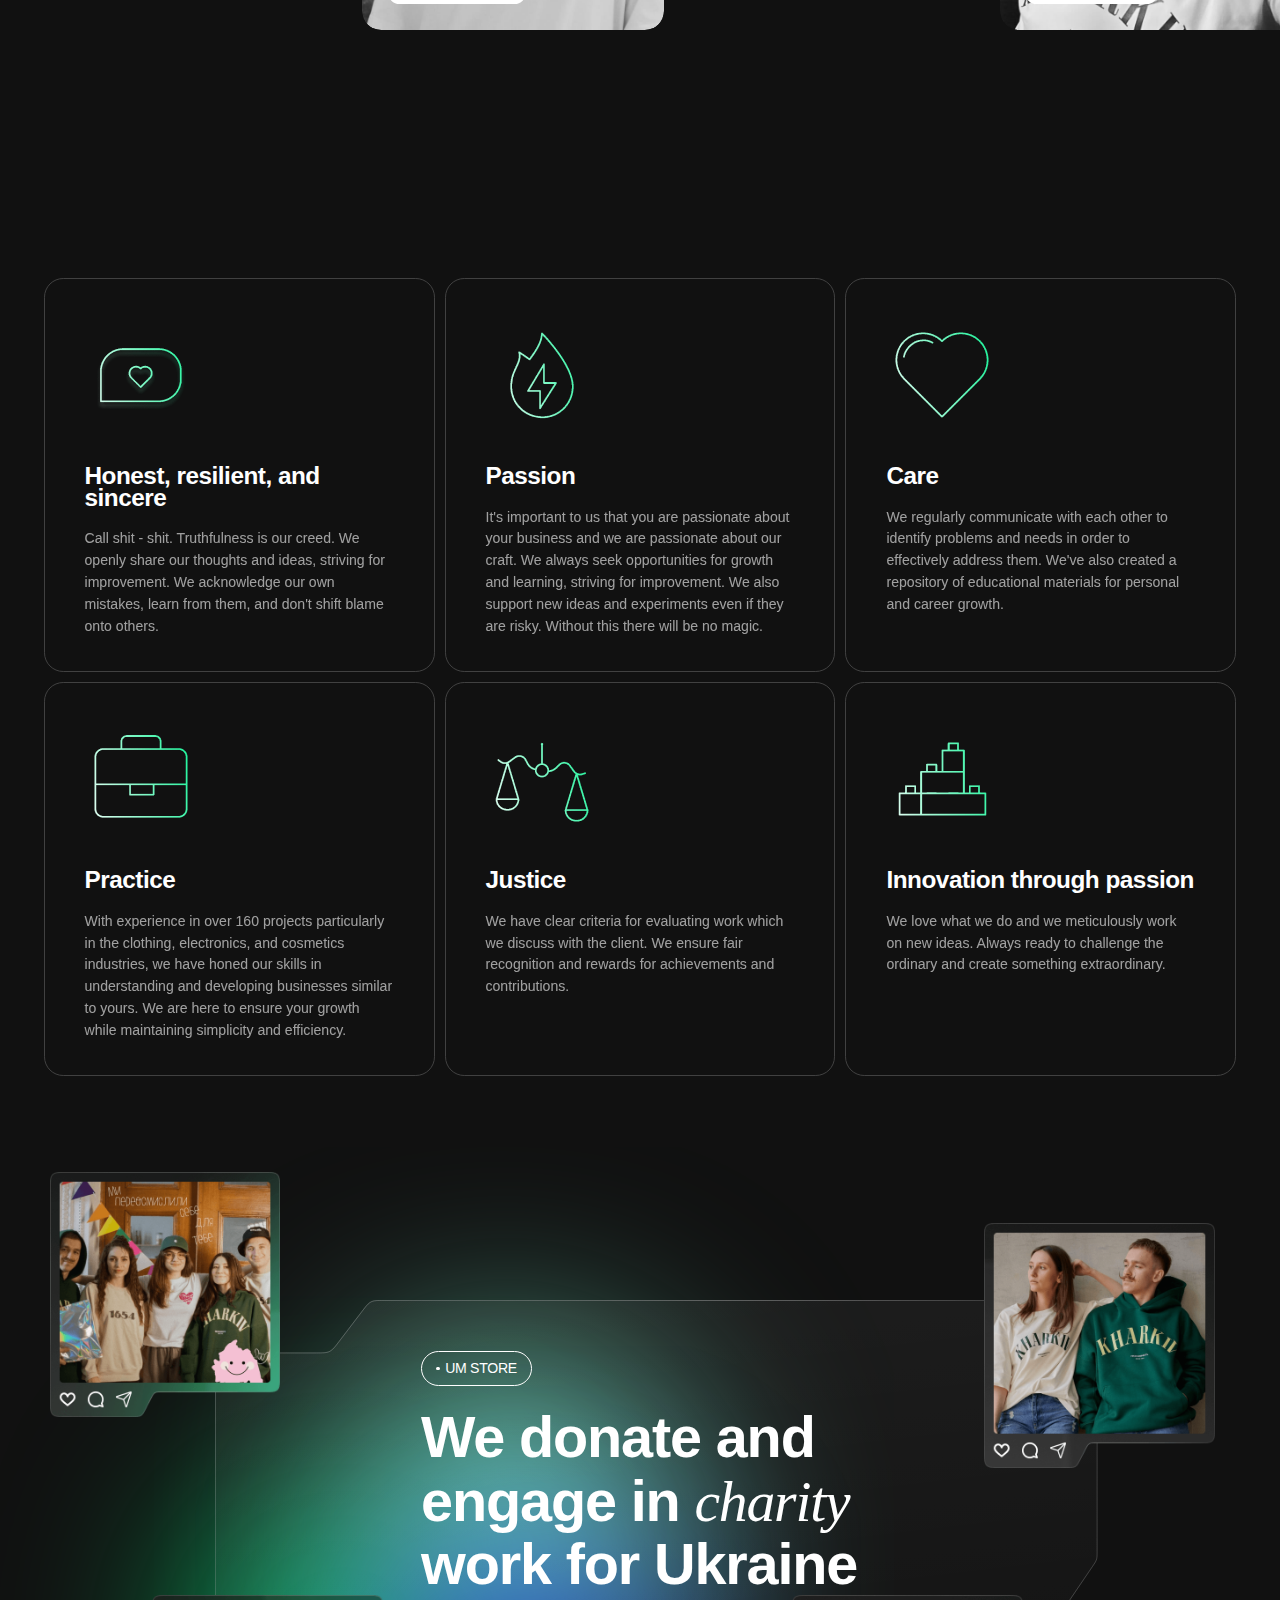
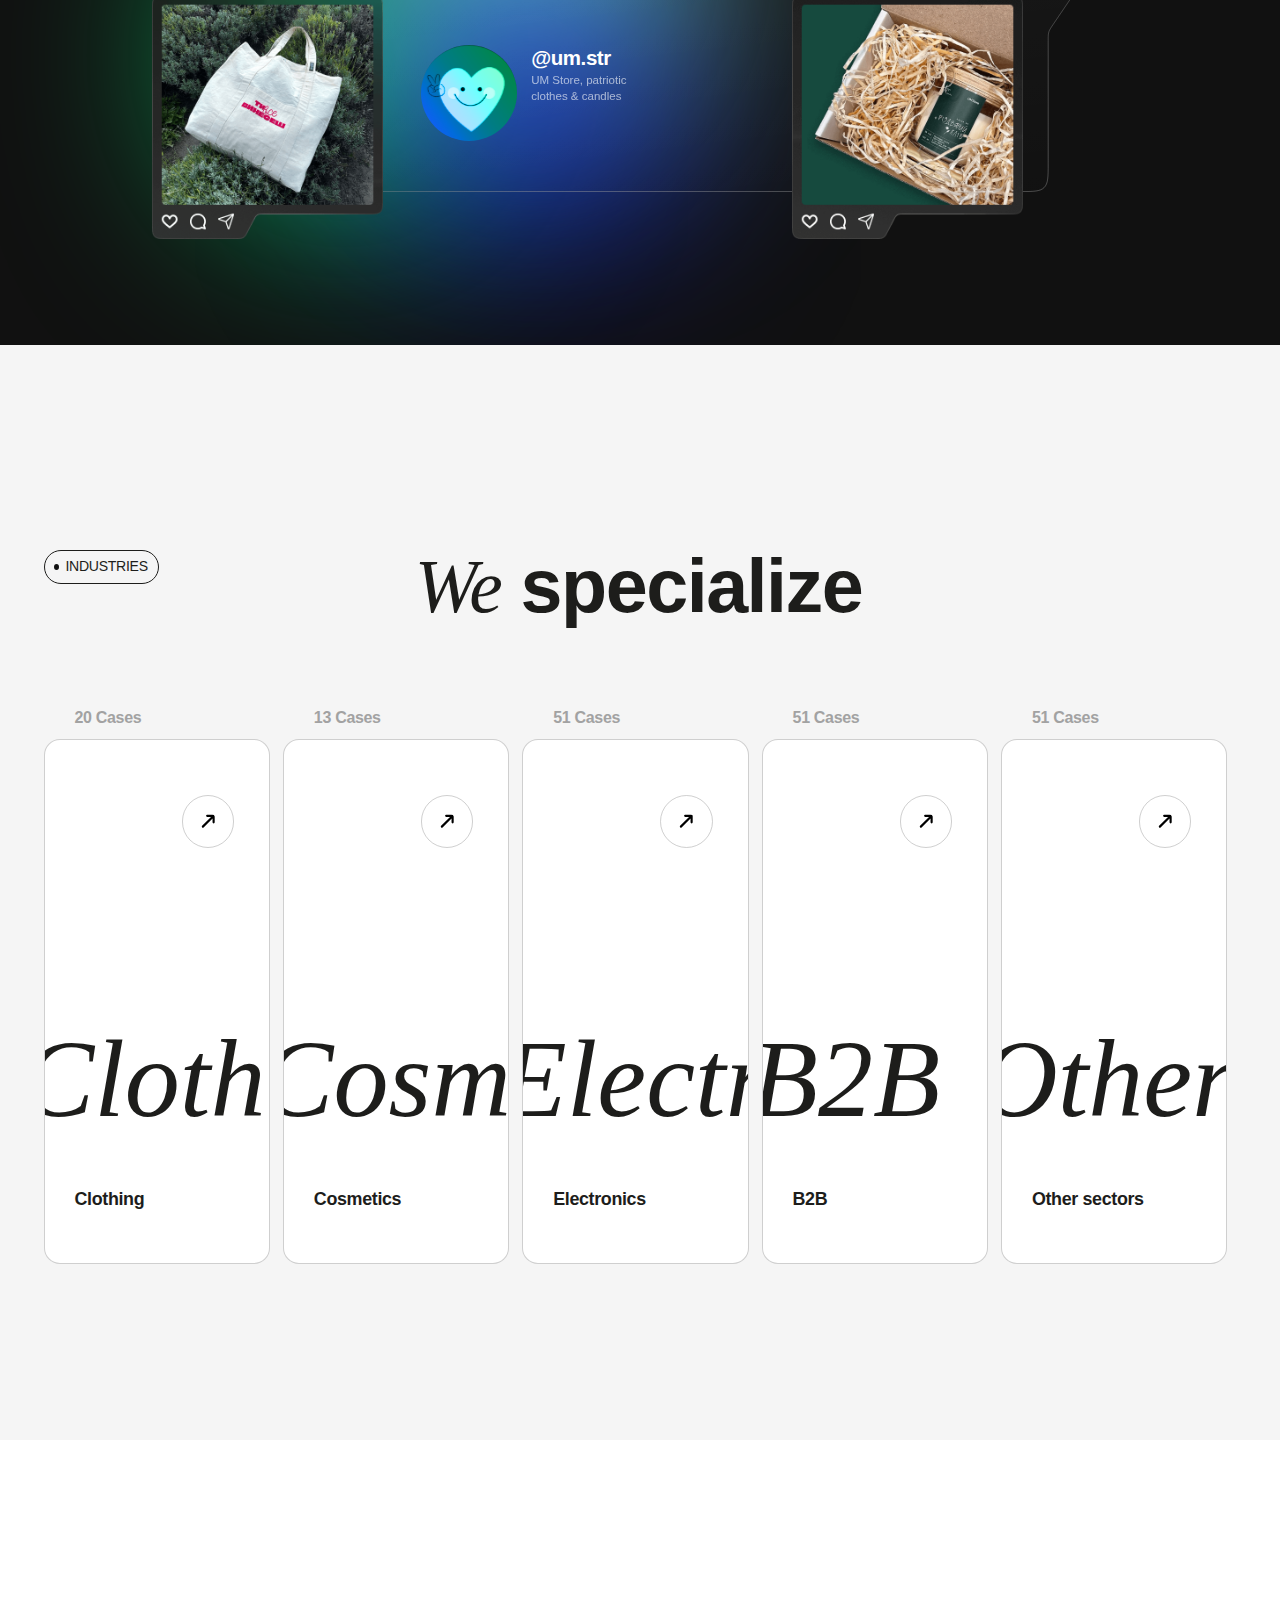
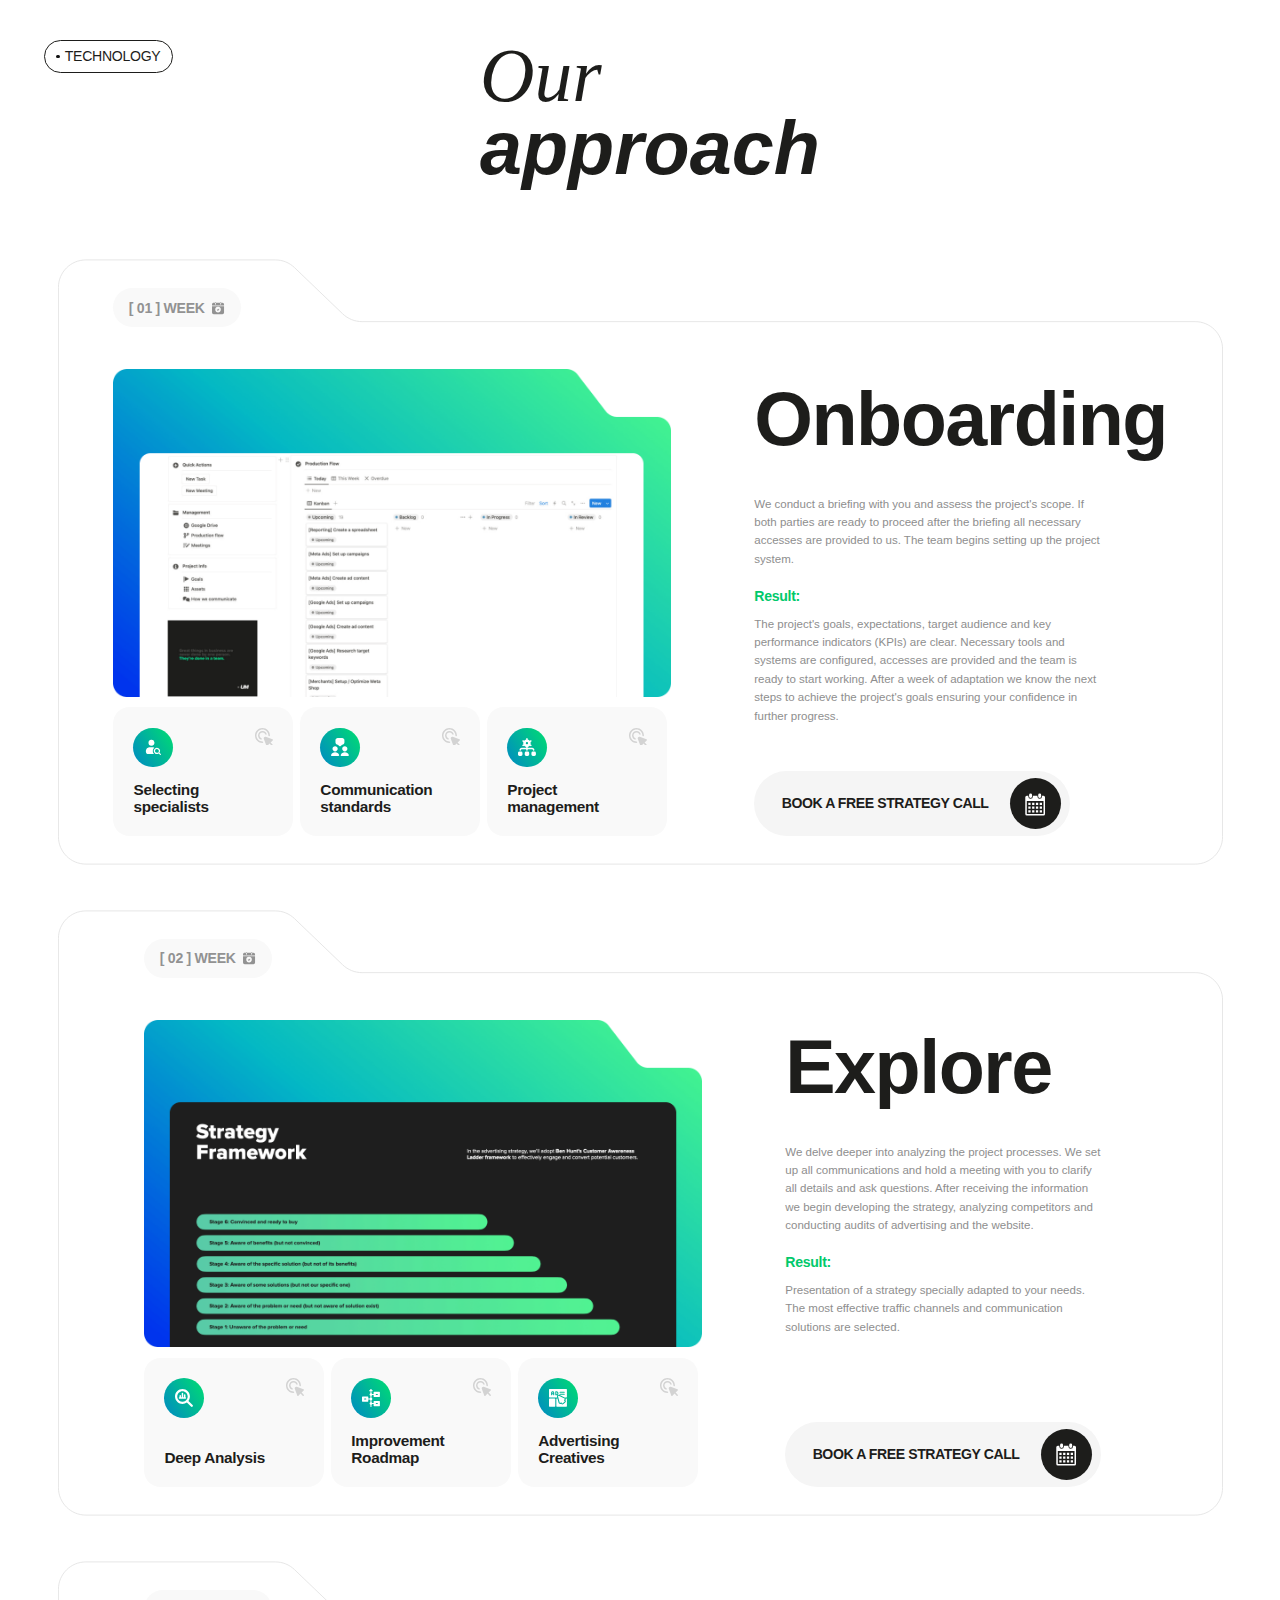
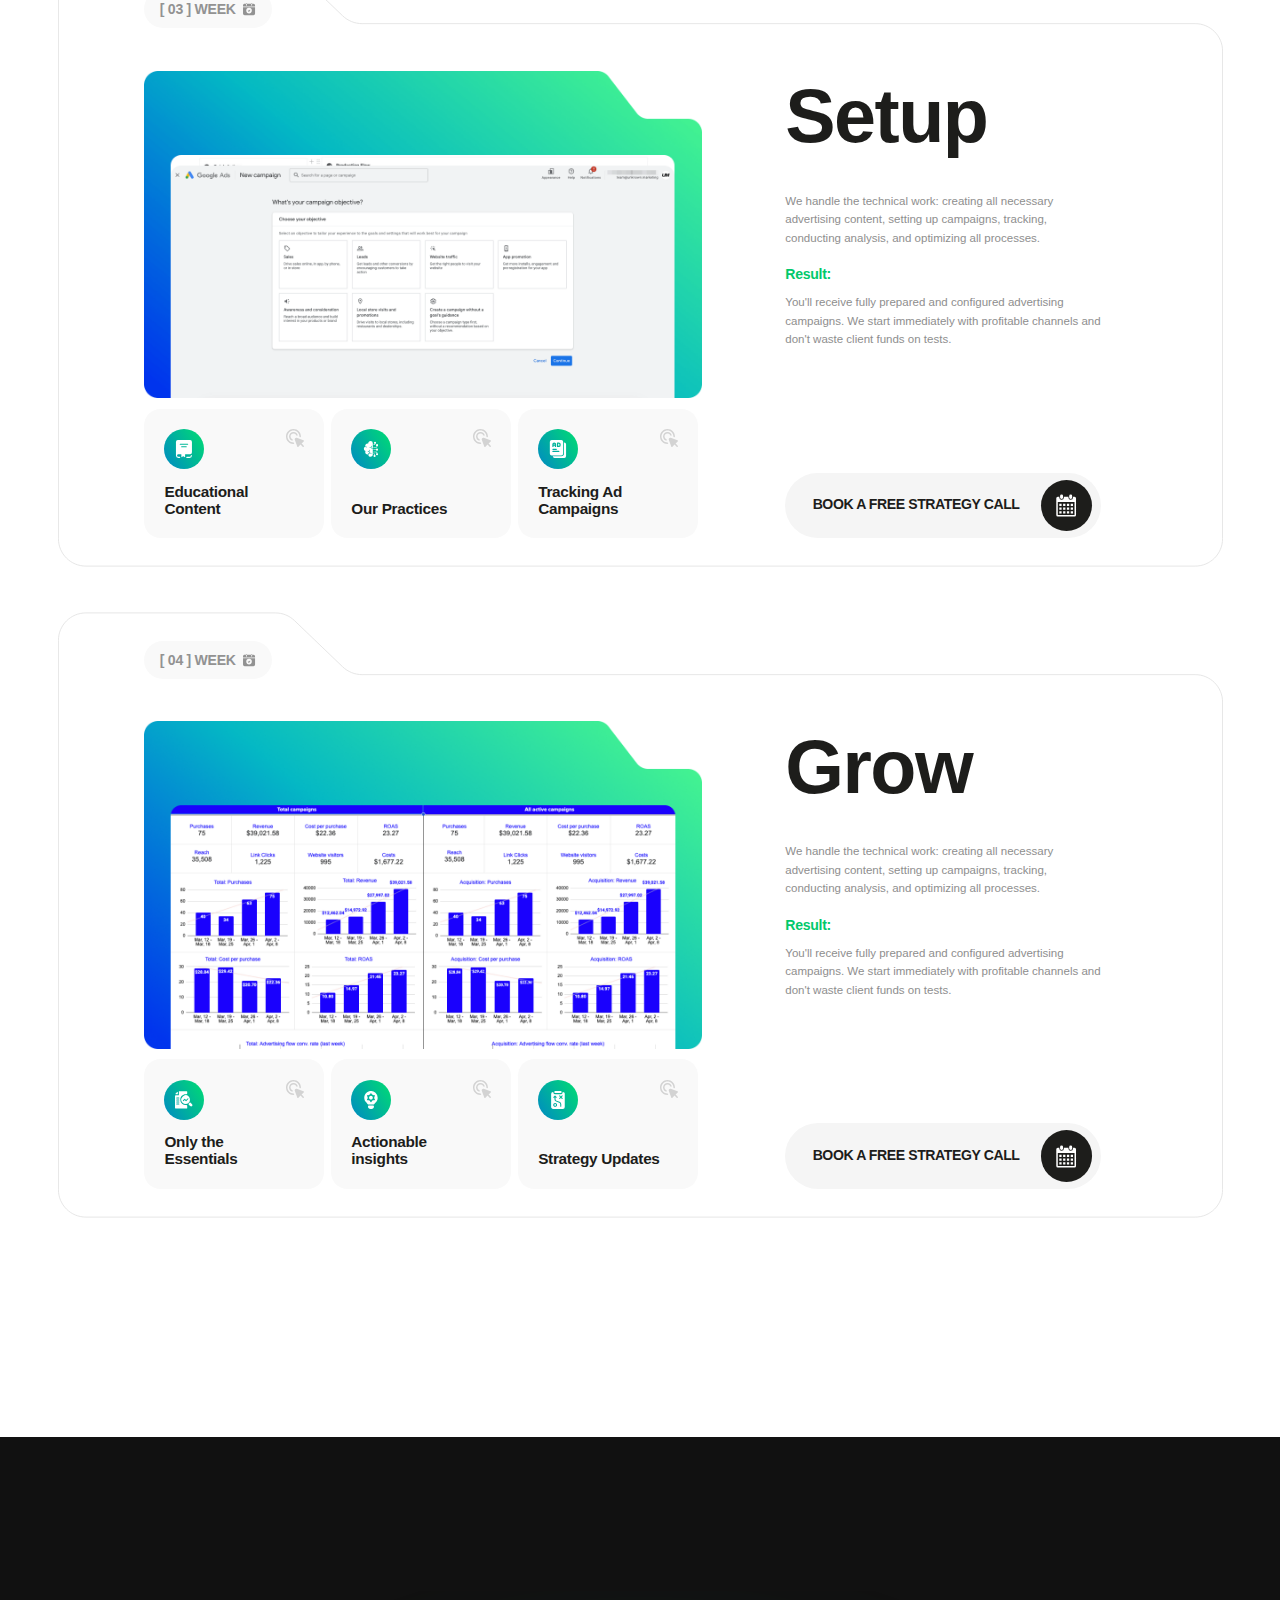
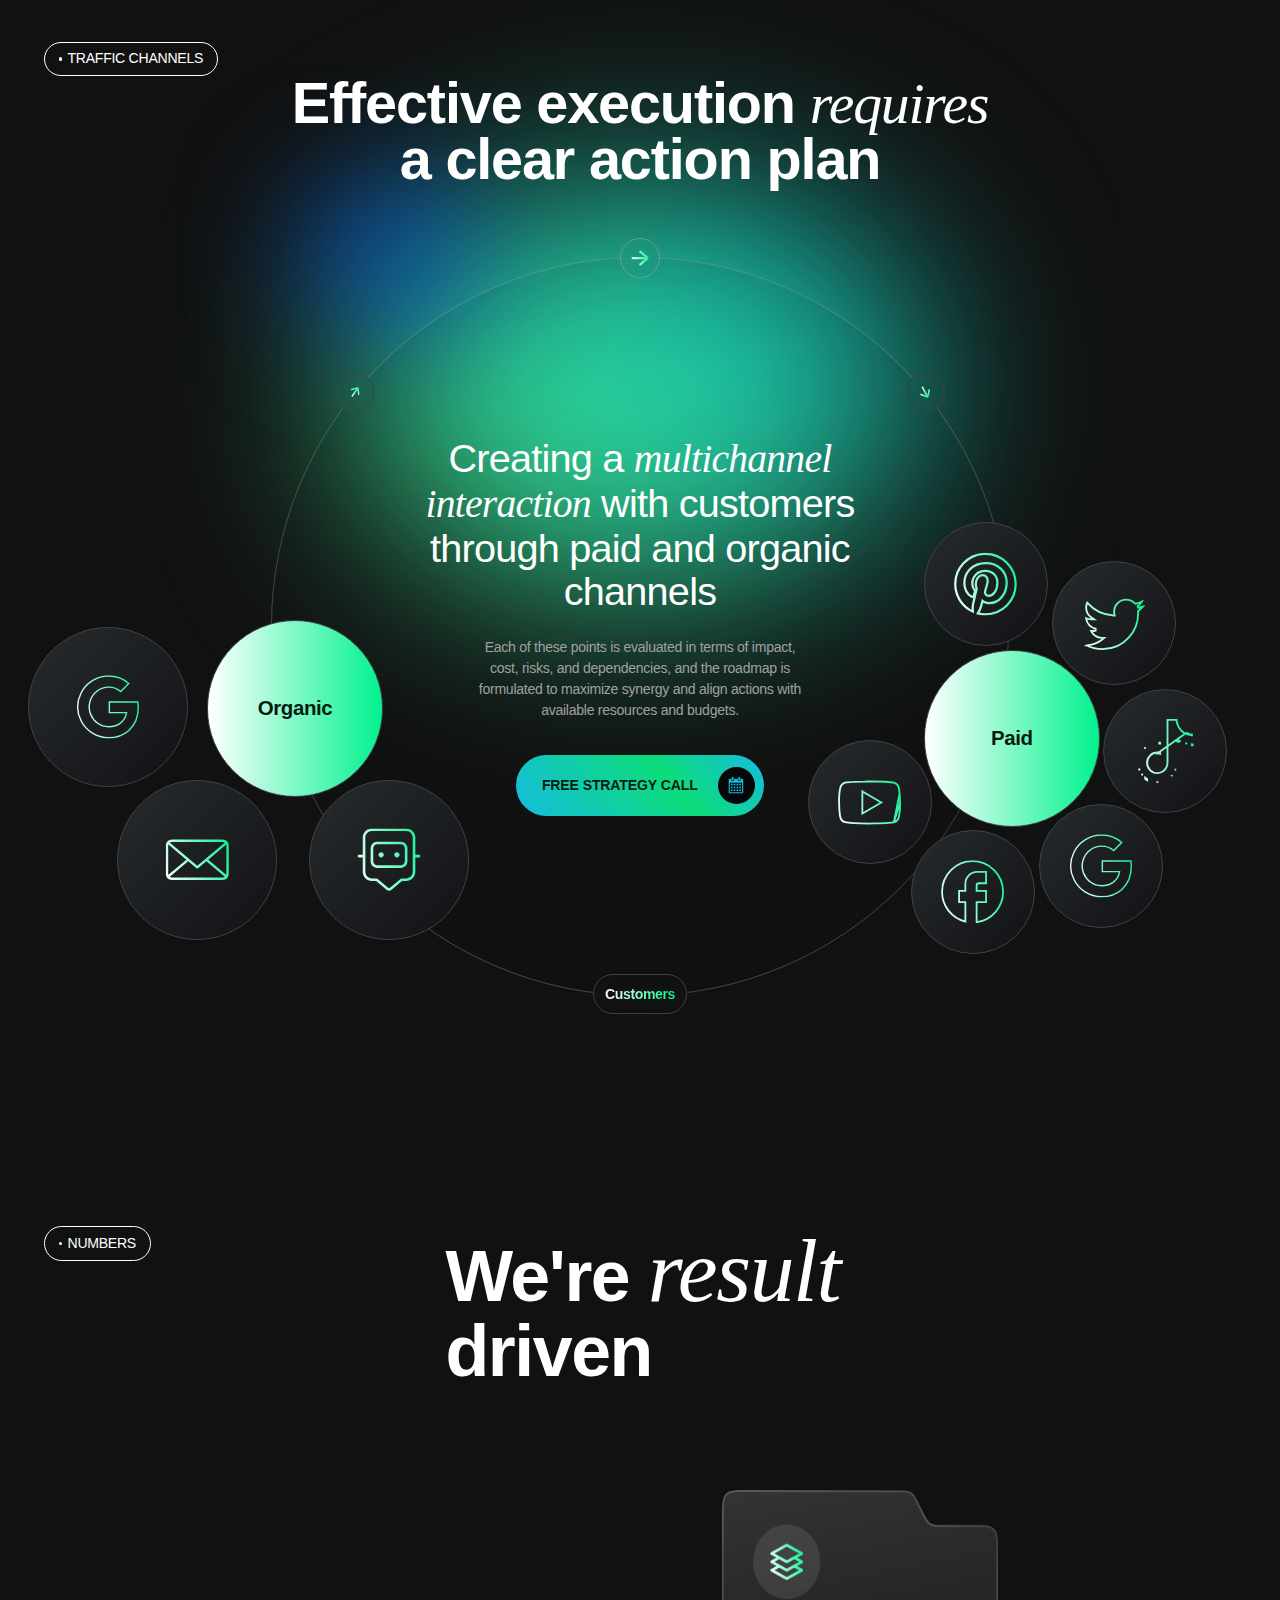
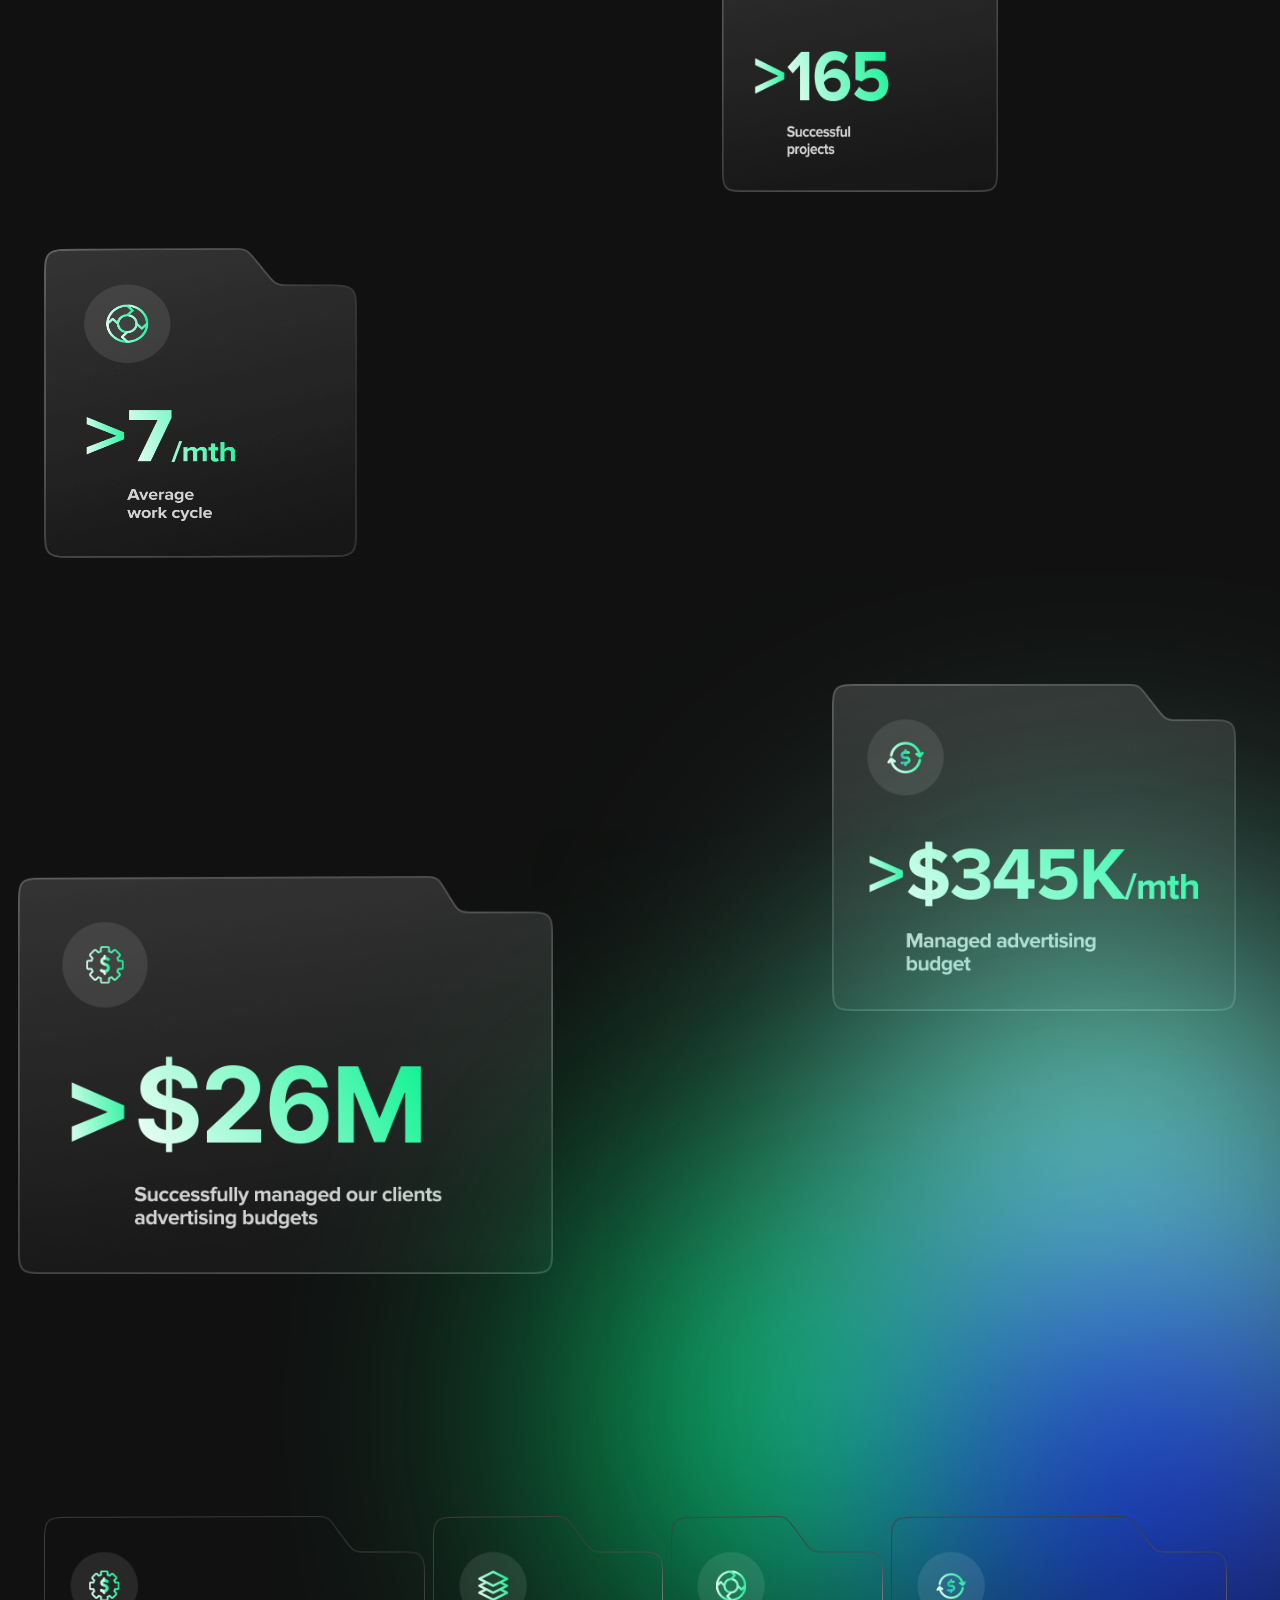
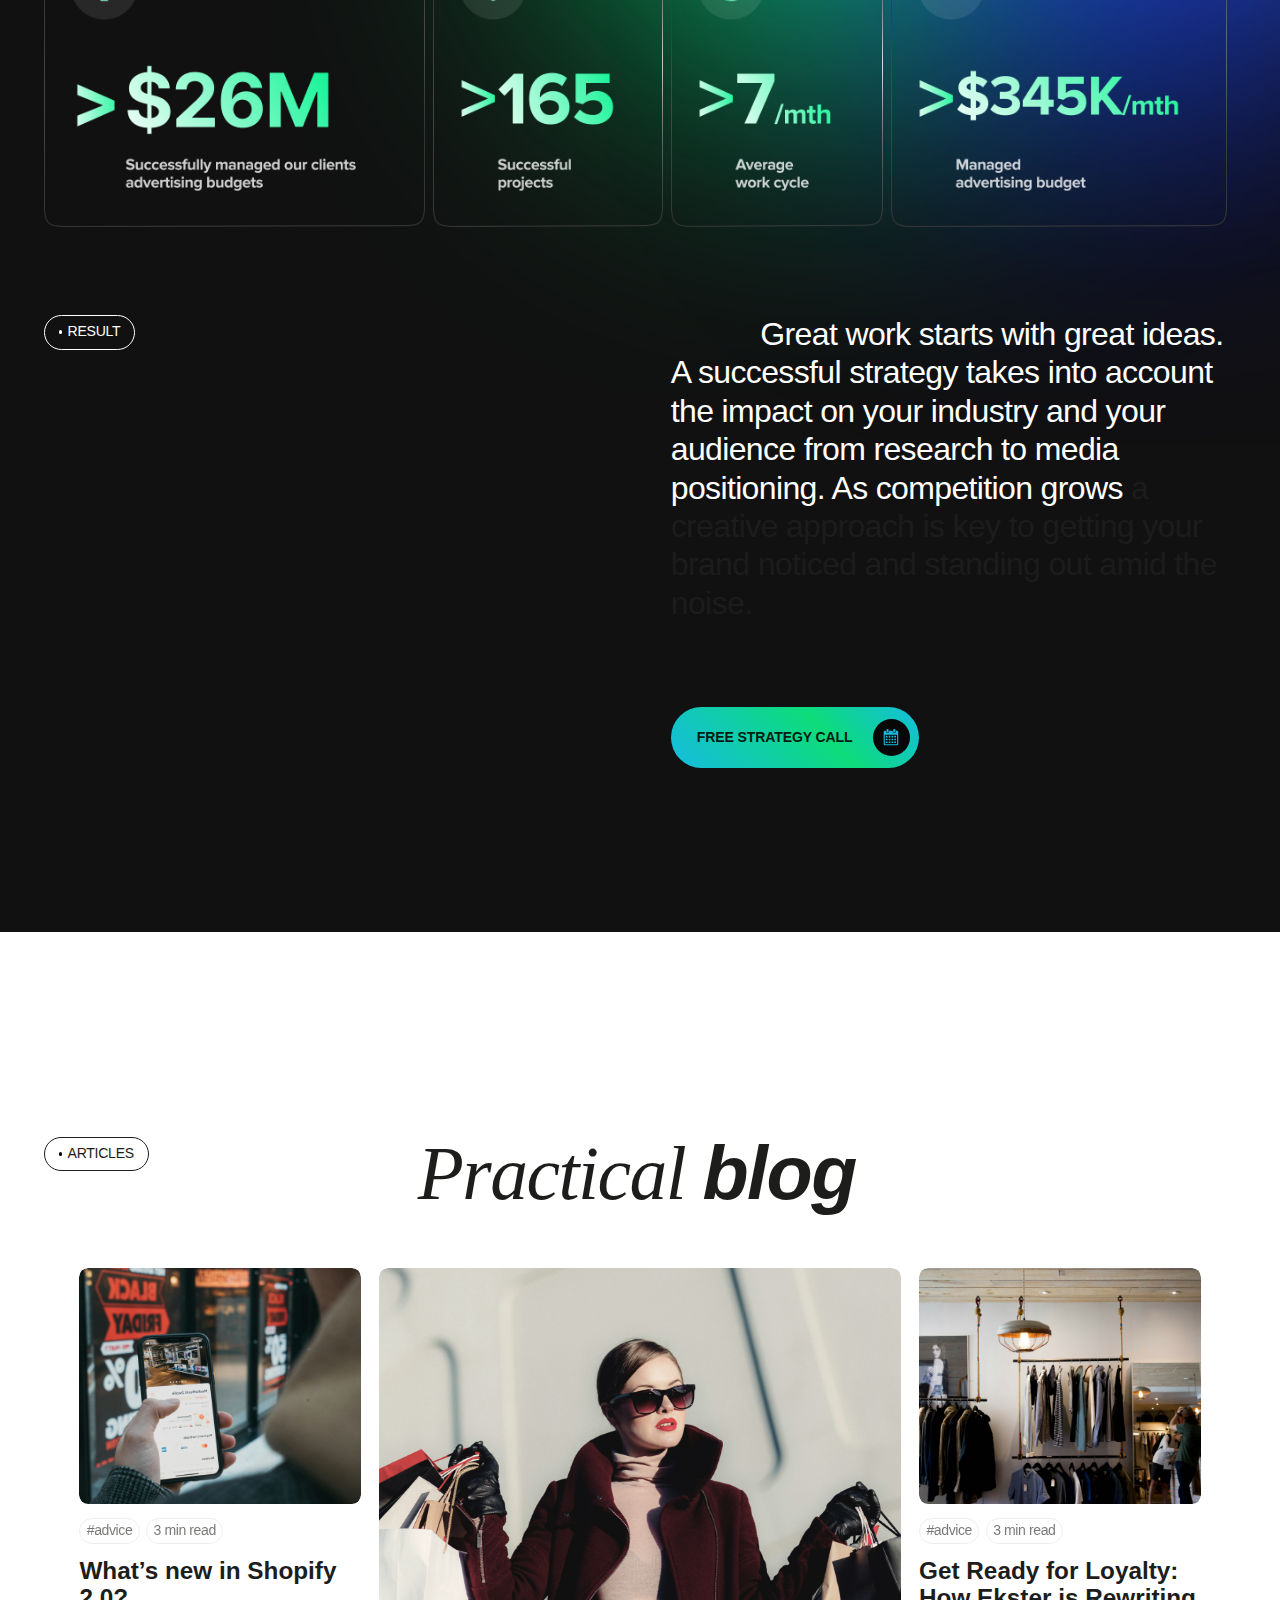
==== commit b14882a5: "Added one section-im main" ====
--- a/index.html
+++ b/index.html
@@ -51,6 +51,10 @@
     </header> -->
 
     <main>
+      <div style="background-color: aliceblue">
+        <a target="_blank" href="./pages/studies/studies.html">STUDIES PAGE</a>
+        <a target="_blank" href="./pages/blog/blog.html">BLOG PAGE</a>
+      </div>
       <section class="hero">
         <div class="container">
           <div class="hero-upper-wrap">
@@ -190,7 +194,7 @@
 
               <img
                 class="studies-card-rectangle cases-rectangle"
-                src="/images/studies/studies-card-rectangle.svg"
+                src="./images/studies/studies-card-rectangle.svg"
                 alt=""
               />
               <div class="studies-card-upper-blocks cases-card-block">
@@ -274,7 +278,7 @@
 
               <img
                 class="studies-card-rectangle cases-rectangle"
-                src="/images/studies/studies-card-rectangle.svg"
+                src="./images/studies/studies-card-rectangle.svg"
                 alt=""
               />
               <div class="studies-card-upper-blocks cases-card-block">
@@ -357,7 +361,7 @@
 
               <img
                 class="studies-card-rectangle cases-rectangle"
-                src="/images/studies/studies-card-rectangle.svg"
+                src="./images/studies/studies-card-rectangle.svg"
                 alt=""
               />
               <div class="studies-card-upper-blocks cases-card-block">
@@ -2028,7 +2032,170 @@
         </div>
       </section>
 
-      <section><div class="container"></div></section>
+      <section class="blog-section">
+        <div class="container">
+          <div class="blog-title-container-im-main">
+            <p class="blog-marker blog-marker-in-main">articles</p>
+
+            <h1 class="blog-title blog-title-in-main">
+              Practical <span class="blog-title-span">blog</span>
+            </h1>
+          </div>
+
+          <div class="blog-card-list">
+            <div class="blog-card-item in-main blog-card-item1">
+              <div>
+                <div class="card-image-container card-image-container1">
+                  <img
+                    class="blog-card-image blog-card-image1"
+                    src="/images/blog-images/cardmapr-nl-pwxESDWRwDE-unsplash 1.jpg"
+                    alt="image"
+                  />
+
+                  <img
+                    class="hover-bg"
+                    src="/images/blog-images/blog-item-hover.svg"
+                    alt=""
+                  />
+                </div>
+
+                <div class="blog-read-container">
+                  <p class="blog-card-read blog-card-read-in-main">#advice</p>
+                  
+                  <p class="blog-card-read blog-card-read-in-main">3 min read</p>
+                </div>
+                <h3 class="blog-card-title">What’s new in Shopify 2.0?</h3>
+              </div>
+
+              <div class="card-person-block">
+                <img
+                  class="person-image"
+                  src="/images/blog-images/blog-victoria-image.jpg"
+                  alt="Veronika"
+                />
+                <div class="person-info">
+                  <p class="person-name">Veronika Vysotska</p>
+                  <p class="person-spec">Team leader of PPC</p>
+                </div>
+              </div>
+            </div>
+
+            <div class="blog-card-item in-main blog-card-item2">
+              <div>
+                <div class="card-image-container card-image-container2">
+                  <img
+                    class="blog-card-image blog-card-image2"
+                    src="/images/blog-images/freestocks-_3Q3tsJ01nc-unsplash 1.jpg"
+                    alt="image"
+                  />
+
+                  <img
+                    class="hover-bg"
+                    src="/images/blog-images/blog-item-hover.svg"
+                    alt=""
+                  />
+                </div>
+                <div class="blog-read-container">
+                  <p class="blog-card-read blog-card-read-in-main">#advice</p>
+                  
+                  <p class="blog-card-read blog-card-read-in-main">3 min read</p>
+                </div>
+                <h3 class="blog-card-title blog-card-title2">
+                  All you need to know about Shopify
+                </h3>
+              </div>
+
+              <div class="card-person-block">
+                <img
+                  class="person-image"
+                  src="/images/blog-images/blog-victoria-image.jpg"
+                  alt="Veronika"
+                />
+                <div class="person-info">
+                  <p class="person-name">Veronika Vysotska</p>
+                  <p class="person-spec">Team leader of PPC</p>
+                </div>
+              </div>
+            </div>
+
+            <div class="blog-card-item in-main blog-card-item1">
+              <div>
+                <div class="card-image-container card-image-container1">
+                  <img
+                    class="blog-card-image blog-card-image1"
+                    src="/images/blog-images/clark-street-mercantile-qnKhZJPKFD8-unsplash 1.jpg"
+                    alt="image"
+                  />
+
+                  <img
+                    class="hover-bg"
+                    src="/images/blog-images/blog-item-hover.svg"
+                    alt=""
+                  />
+                </div>
+               <div class="blog-read-container">
+                  <p class="blog-card-read blog-card-read-in-main">#advice</p>
+                  
+                  <p class="blog-card-read blog-card-read-in-main">3 min read</p>
+                </div>
+                <h3 class="blog-card-title">
+                  Get Ready for Loyalty: How Ekster is Rewriting the Rules of
+                  Customer Retention
+                </h3>
+              </div>
+
+              <div class="card-person-block">
+                <img
+                  class="person-image"
+                  src="/images/blog-images/blog-victoria-image.jpg"
+                  alt="Veronika"
+                />
+
+                <div class="person-info">
+                  <p class="person-name">Veronika Vysotska</p>
+                  <p class="person-spec">Team leader of PPC</p>
+                </div>
+              </div>
+            </div>
+          </div>
+
+          <a class="blog-circle-link" href="">
+            <div class="blog-circle-icon-container">
+              <svg
+                class="write-icon1"
+                width="28"
+                height="28"
+                viewBox="0 0 28 28"
+                fill="none"
+                xmlns="http://www.w3.org/2000/svg"
+              >
+                <path
+                  d="M24.5013 16.4064V24.546C24.5013 25.3404 23.8563 26 23.0462 26H3.45508C2.66004 26 2 25.3554 2 24.546V4.95403C2 4.15956 2.64504 3.5 3.45508 3.5H11.5855M25.9977 10.1246V2H17.8672M26.0007 2L14 13.992"
+                  stroke="url(#paint0_linear_2031_7317)"
+                  stroke-width="3"
+                  stroke-linecap="round"
+                  stroke-linejoin="round"
+                />
+                <defs>
+                  <linearGradient
+                    id="paint0_linear_2031_7317"
+                    x1="-0.066722"
+                    y1="26.6495"
+                    x2="26.3998"
+                    y2="1.57013"
+                    gradientUnits="userSpaceOnUse"
+                  >
+                    <stop offset="0.0001" stop-color="#15BCDF" />
+                    <stop offset="0.615" stop-color="#0DDC7A" />
+                    <stop offset="1" stop-color="#15BCDF" />
+                  </linearGradient>
+                </defs>
+              </svg>
+            </div>
+            <p class="blog-circle-text">View All Insights</p>
+          </a>
+        </div>
+      </section>
 
       <div class="separate-bacground">
         <section class="nextstep-section">
--- a/styles/style.css
+++ b/styles/style.css
@@ -4876,3 +4876,343 @@
 .cases-rectangle {
   z-index: 0;
 }
+
+.container {
+  max-width: 100vw;
+  padding: 0 3.4vw;
+  margin: 0 auto;
+}
+
+.blog-title-container {
+  display: flex;
+  gap: 5.5vw;
+  margin-bottom: 5vw;
+}
+
+.blog-marker {
+  font-family: "Proxima Nova", sans-serif;
+  font-weight: 400;
+  font-size: 1.1vw;
+  line-height: 1.5vw;
+  letter-spacing: -0.02em;
+  text-transform: uppercase;
+  color: #1d1d1b;
+  border: 1px solid #1d1d1b;
+  border-radius: 25.4vw;
+  padding: 0.5vw 1.1vw;
+  width: fit-content;
+  height: fit-content;
+  display: flex;
+  align-items: center;
+  gap: 0.4vw;
+}
+
+.blog-marker::before {
+  content: "";
+  width: 0.3vw;
+  height: 0.3vw;
+  border-radius: 100%;
+  background-color: black;
+}
+
+.title-block {
+}
+
+.blog-title {
+  font-family: "Libre Baskerville";
+  font-style: italic;
+  font-weight: 400;
+  font-size: 5.9vw;
+  line-height: 5.7vw;
+  letter-spacing: -0.02em;
+  color: #1d1d1b;
+  width: 22vw;
+  margin-bottom: 2.7vw;
+}
+
+.blog-title-span {
+  font-family: "Proxima Nova", sans-serif;
+  font-weight: 700;
+}
+
+.link-list {
+  display: flex;
+  flex-wrap: wrap;
+  gap: 1.6vw;
+}
+
+.blog-title-links {
+  font-family: "Proxima Nova", sans-serif;
+  font-weight: 600;
+  font-size: 2.5vw;
+  line-height: 2.5vw;
+  letter-spacing: -0.02em;
+  color: #a5a5a4;
+  display: flex;
+  align-items: baseline;
+  gap: 0.3vw;
+  transition: 0.3s;
+}
+
+.blog-title-links:hover {
+  color: #1d1d1b;
+}
+
+.current-blog {
+  font-size: 2.9vw;
+  line-height: 2.9vw;
+  color: #1d1d1b;
+  align-items: flex-end;
+}
+
+.link-number {
+  font-family: "Manrope", sans-serif;
+  font-weight: 700;
+  font-size: 0.8vw;
+  line-height: 0.8vw;
+  letter-spacing: -0.02em;
+  color: #a5a5a4;
+  transition: 0.3s;
+}
+
+.blog-title-links:hover .link-number {
+  color: #1d1d1b;
+}
+
+.blog-card-list {
+  display: flex;
+  flex-wrap: wrap;
+  justify-content: center;
+  gap: 4.1vw;
+  column-gap: 1.4vw;
+}
+
+.blog-card-item {
+  width: 29.8vw;
+  height: 36.3vw;
+  display: flex;
+  flex-direction: column;
+  justify-content: space-between;
+  border-radius: 0.7vw;
+}
+
+.blog-card-image {
+  width: 29.8vw;
+  height: 20.8vw;
+  border-radius: 0.7vw;
+  transition: 0.3s;
+  object-fit: cover;
+}
+
+.blog-card-read {
+  font-family: "Manrope", sans-serif;
+  font-weight: 500;
+  font-size: 1.1vw;
+  line-height: 1.5vw;
+  letter-spacing: -0.03em;
+  color: #1d1d1b;
+  opacity: 0.6;
+  margin-top: 1.1vw;
+  margin-bottom: 1.1vw;
+  transition: 0.3s;
+}
+
+.blog-card-title {
+  font-family: "Proxima Nova", sans-serif;
+  font-weight: 700;
+  font-size: 1.9vw;
+  line-height: 2.1vw;
+  line-height: 1.1;
+  color: #1d1d1b;
+  margin-bottom: 2.7vw;
+  transition: 0.3s;
+}
+
+.card-person-block {
+  display: flex;
+  gap: 0.8vw;
+  align-items: center;
+}
+
+.person-image {
+  width: 2.5vw;
+  height: 2.5vw;
+  border-radius: 0.4vw;
+}
+
+.person-info {
+}
+
+.person-name {
+  font-family: "Proxima Nova", sans-serif;
+  font-weight: 400;
+  font-size: 1.1vw;
+  line-height: 1.1vw;
+  line-height: 1;
+  color: #1d1d1b;
+  margin-bottom: 0.4vw;
+}
+
+.person-spec {
+  font-family: "Proxima Nova", sans-serif;
+  font-weight: 400;
+  font-size: 0.9vw;
+  line-height: 0.9vw;
+  line-height: 1;
+  color: #686868;
+}
+
+.card-image-container {
+  position: relative;
+  overflow: hidden;
+  border-radius: 0.7vw;
+  width: 29.8vw;
+  height: 20.8vw;
+}
+
+.hover-bg {
+  position: absolute;
+  bottom: 0vw;
+  left: 0vw;
+  opacity: 0;
+  transition: 0.3s;
+}
+
+.blog-card-item:hover .hover-bg {
+  opacity: 1;
+}
+
+.blog-card-item:hover .blog-card-image {
+  transform: scale(1.3);
+}
+
+.blog-card-item:hover .blog-card-title {
+  background: linear-gradient(
+    49deg,
+    #15bcdf 0.01%,
+    #0ddc7a 61.5%,
+    #15bcdf 100%
+  );
+  background-clip: text;
+  -webkit-background-clip: text;
+  -webkit-text-fill-color: transparent;
+}
+
+.blog-card-item:hover .blog-card-read {
+  opacity: 0;
+}
+
+.blog-section {
+  background-color: #ffffff;
+  padding-bottom: 45vw;
+  padding-top: 16vw;
+  position: relative;
+}
+
+.blog-title-container-im-main {
+  display: flex;
+}
+
+.blog-marker-in-main {
+  margin-right: 21vw;
+}
+
+.blog-title-in-main {
+  width: 40vw;
+  margin-bottom: 4.5vw;
+}
+
+.blog-card-image1 {
+  width: 22vw;
+  height: 18.4vw;
+}
+
+.blog-card-item1 {
+  width: 22vw;
+  height: 31.3vw;
+}
+
+.card-image-container1 {
+  width: 22vw;
+  height: 18.4vw;
+}
+
+.blog-card-item2 {
+  width: 40.8vw;
+}
+
+.card-image-container2 {
+  width: 40.8vw;
+  height: 33.3vw;
+}
+
+.blog-card-image2 {
+  width: 40.8vw;
+  height: 33.3vw;
+}
+
+.blog-card-title2 {
+  width: 23vw;
+}
+
+.in-main {
+}
+
+.write-icon1 {
+  width: 1.6vw;
+  height: 1.6vw;
+}
+
+.blog-circle-link {
+  position: absolute;
+  bottom: 7vw;
+  right: 2vw;
+  border-radius: 100%;
+  width: 32vw;
+  height: 32vw;
+  background: linear-gradient(
+    49deg,
+    #15bcdf 0.01%,
+    #0ddc7a 61.5%,
+    #15bcdf 100%
+  );
+  display: flex;
+  flex-direction: column;
+  justify-content: center;
+  align-items: center;
+  gap: 1.6vw;
+}
+
+.blog-circle-icon-container {
+  display: flex;
+  justify-content: center;
+  align-items: center;
+  width: 4.5vw;
+  height: 4.5vw;
+  background-color: #ffffff;
+  border-radius: 100%;
+}
+
+.blog-circle-text {
+  font-family: "Proxima Nova", sans-serif;
+  font-weight: 700;
+  font-size: 1.6vw;
+  line-height: 2.1vw;
+  letter-spacing: -0.03em;
+  text-transform: uppercase;
+  text-align: center;
+  color: #fff;
+  width: 10vw;
+}
+
+.blog-card-read-in-main {
+  border: 1px solid #e2e2e2;
+  border-radius: 25.4vw;
+  padding: 0.2vw 0.5vw;
+  width: fit-content;
+}
+
+.blog-read-container {
+  display: flex;
+  gap: 0.5vw;
+}
